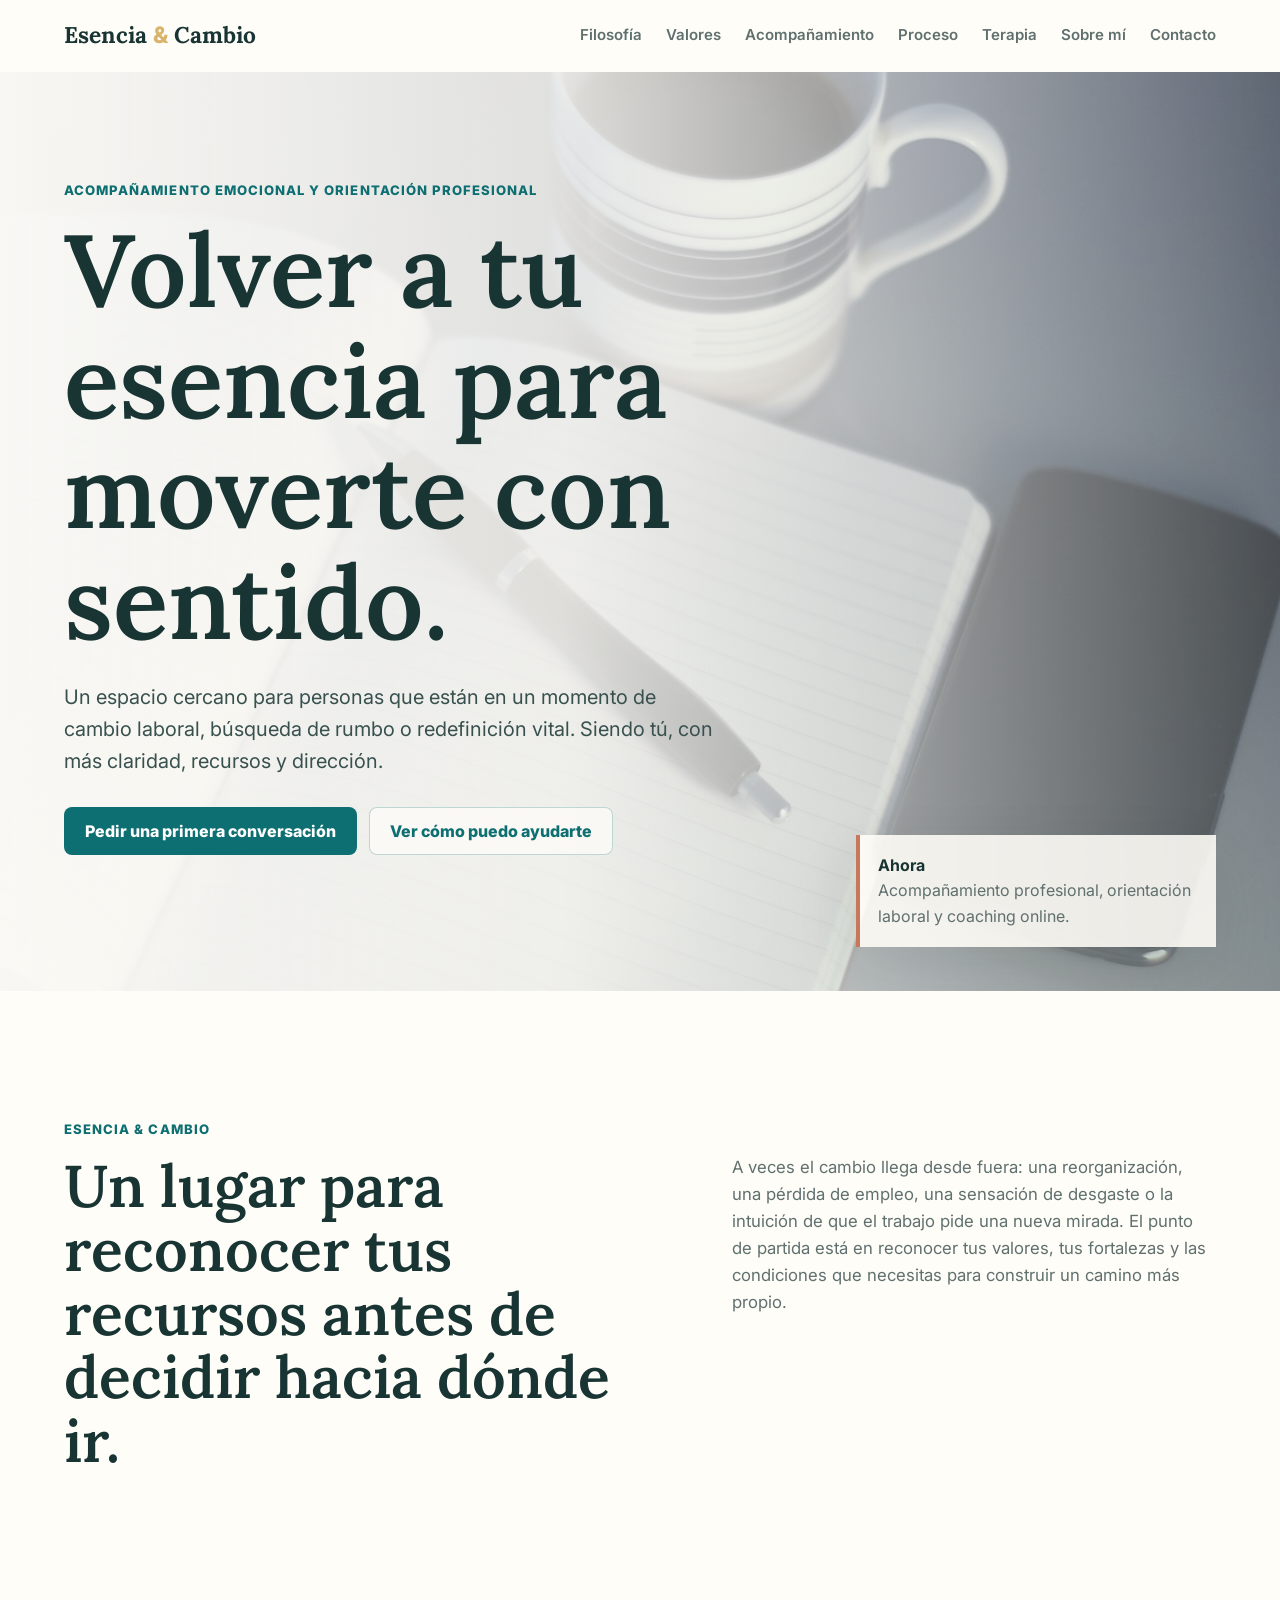
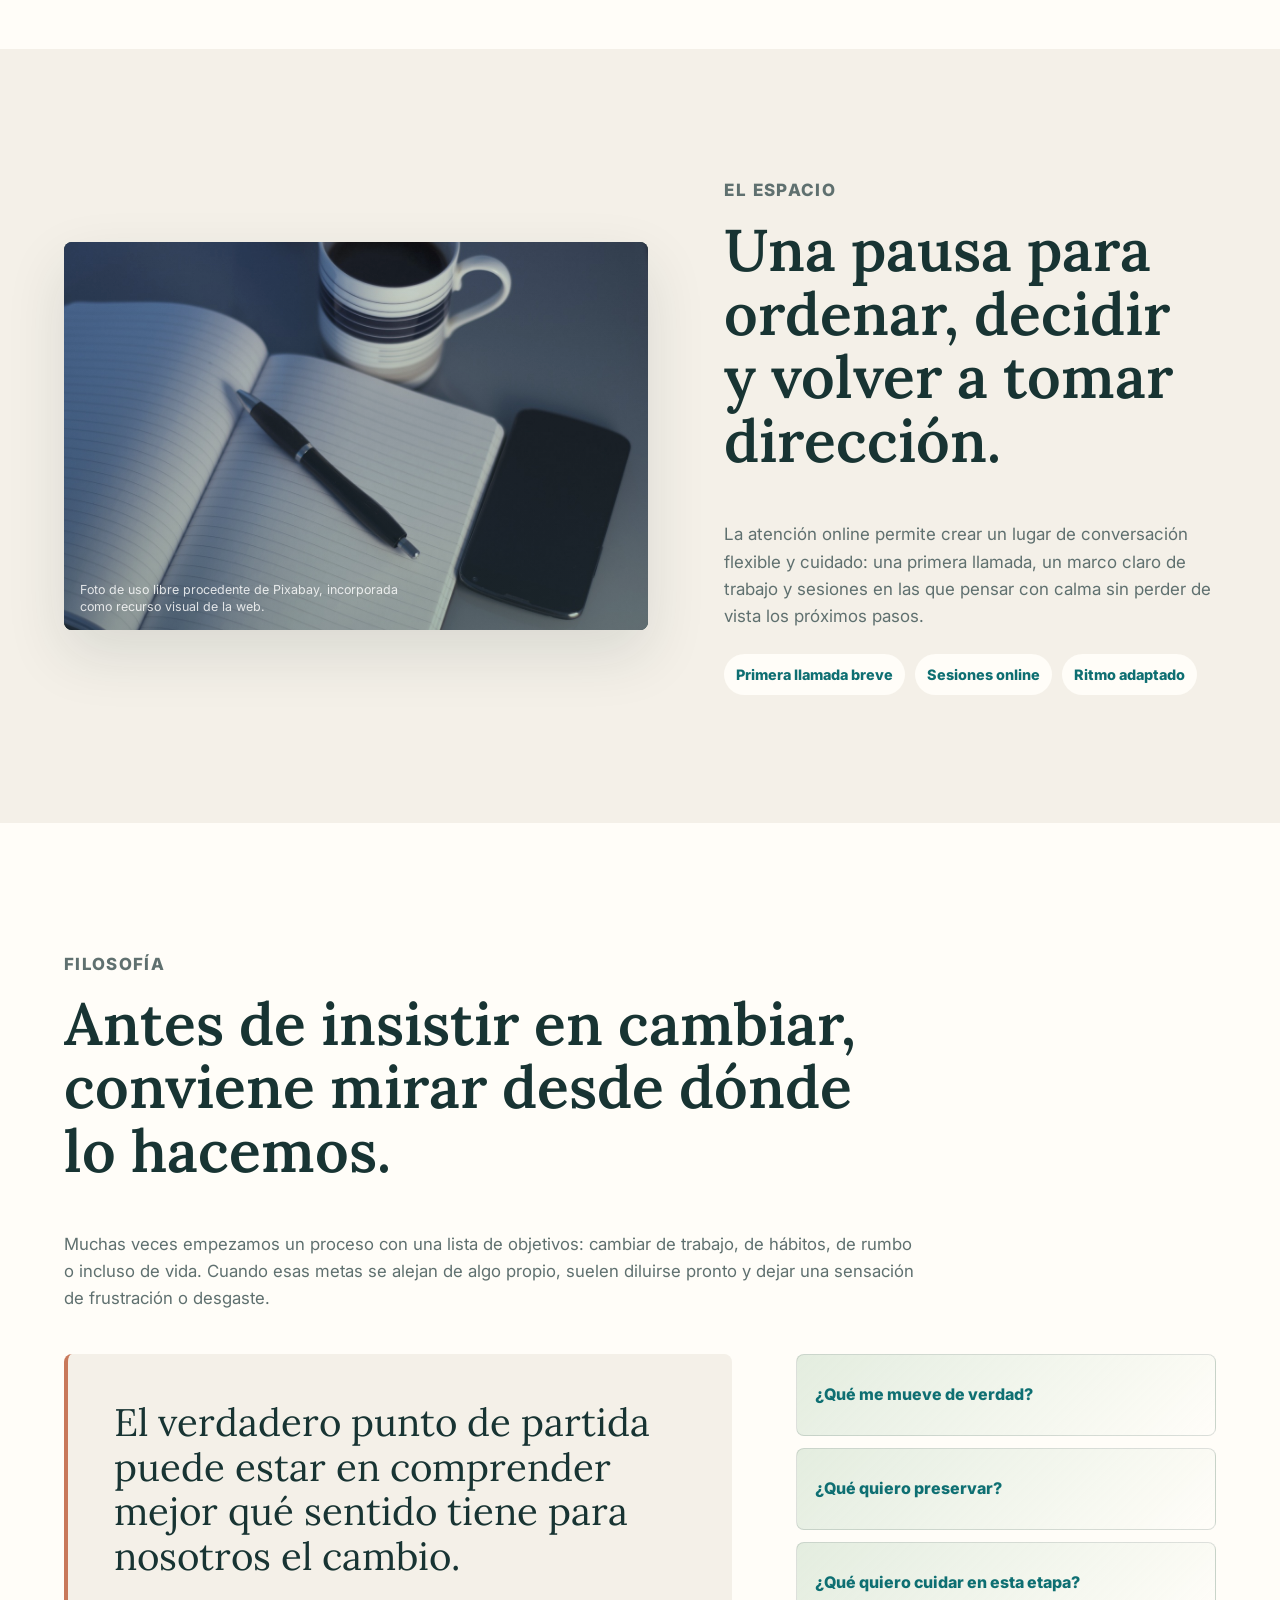
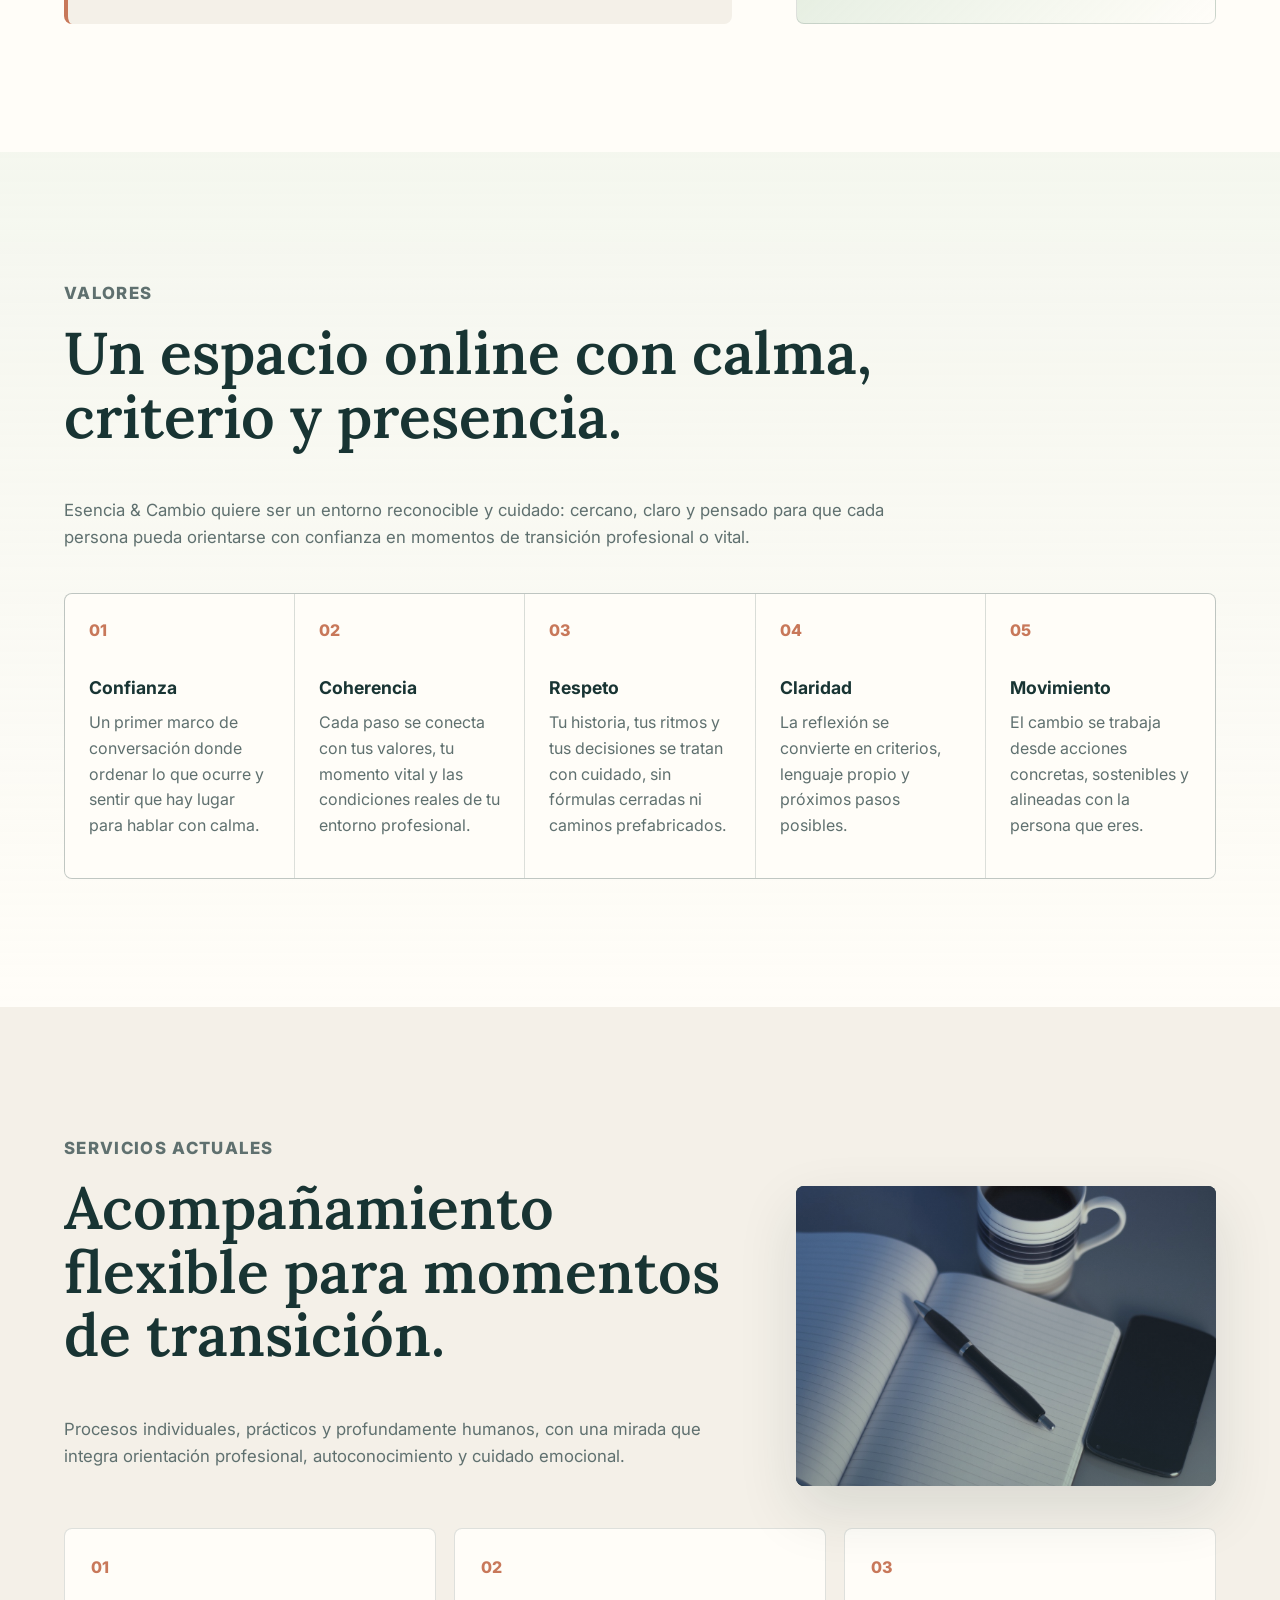
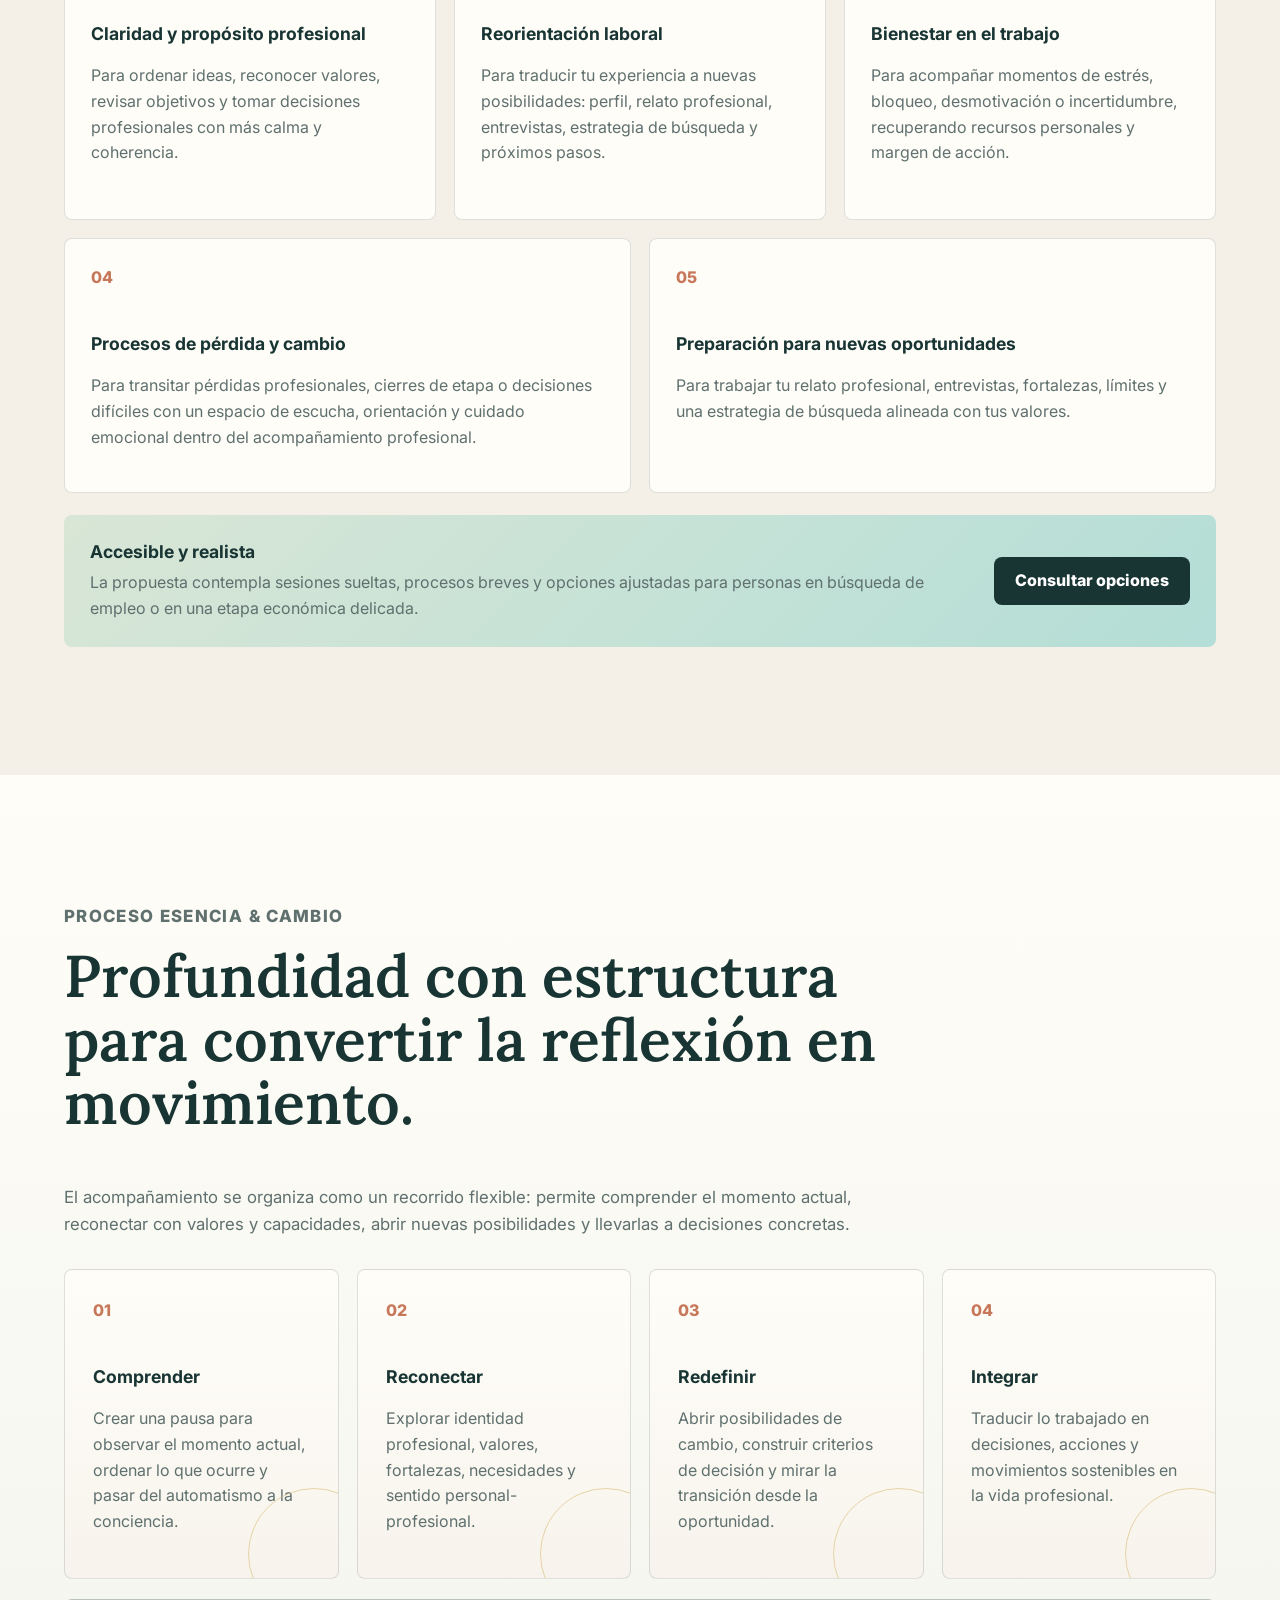
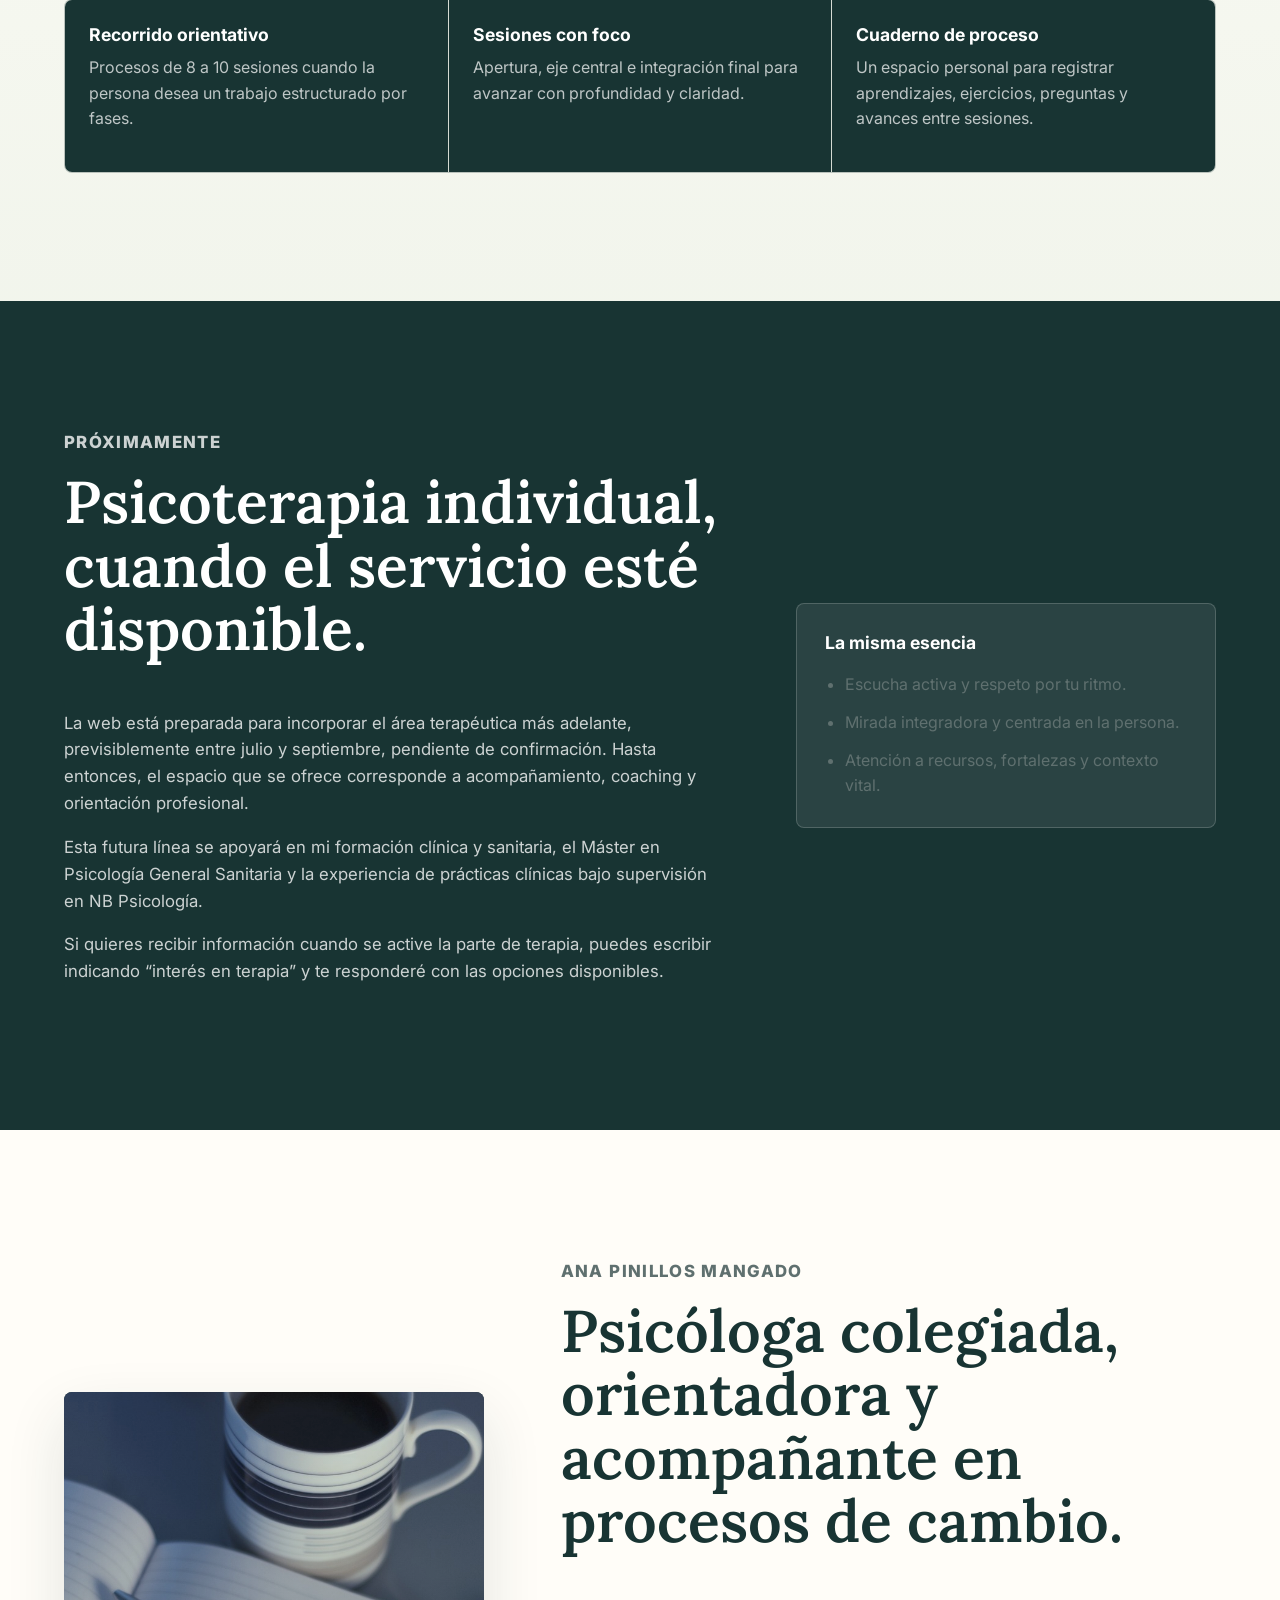
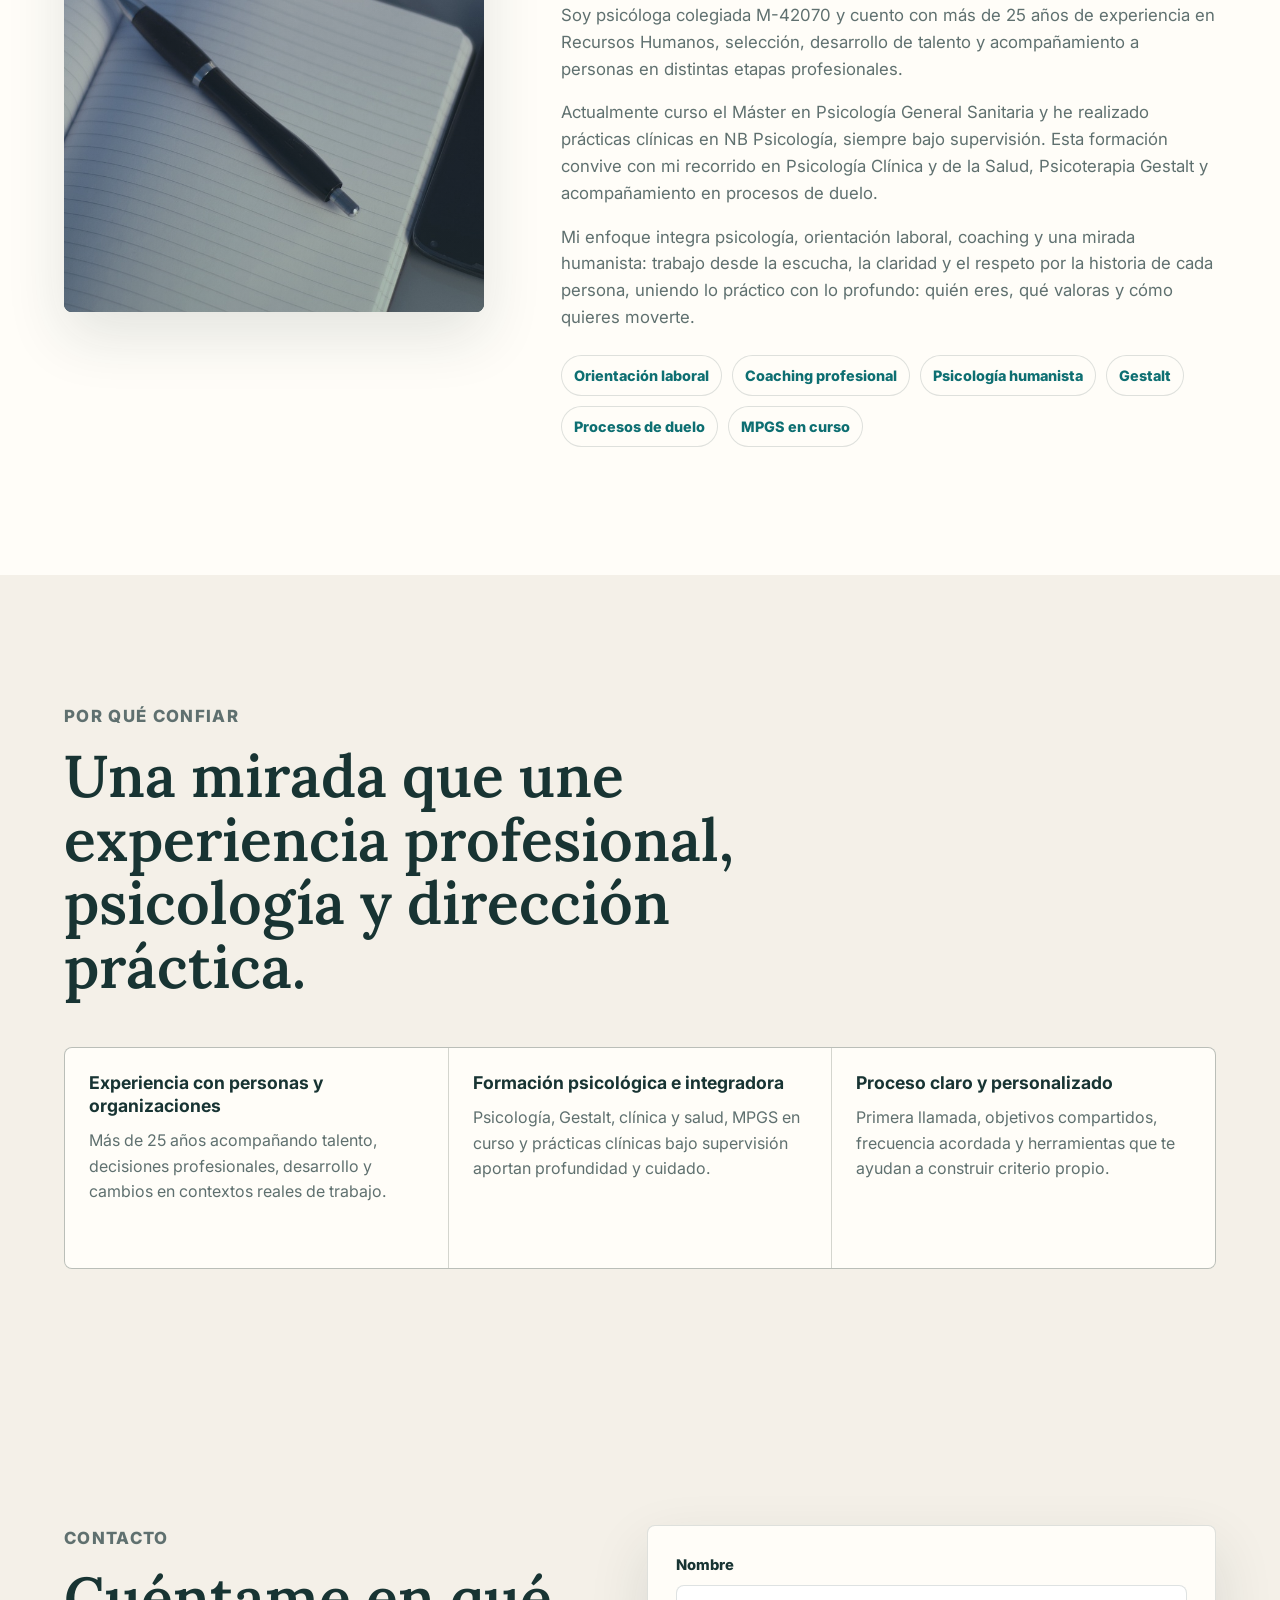
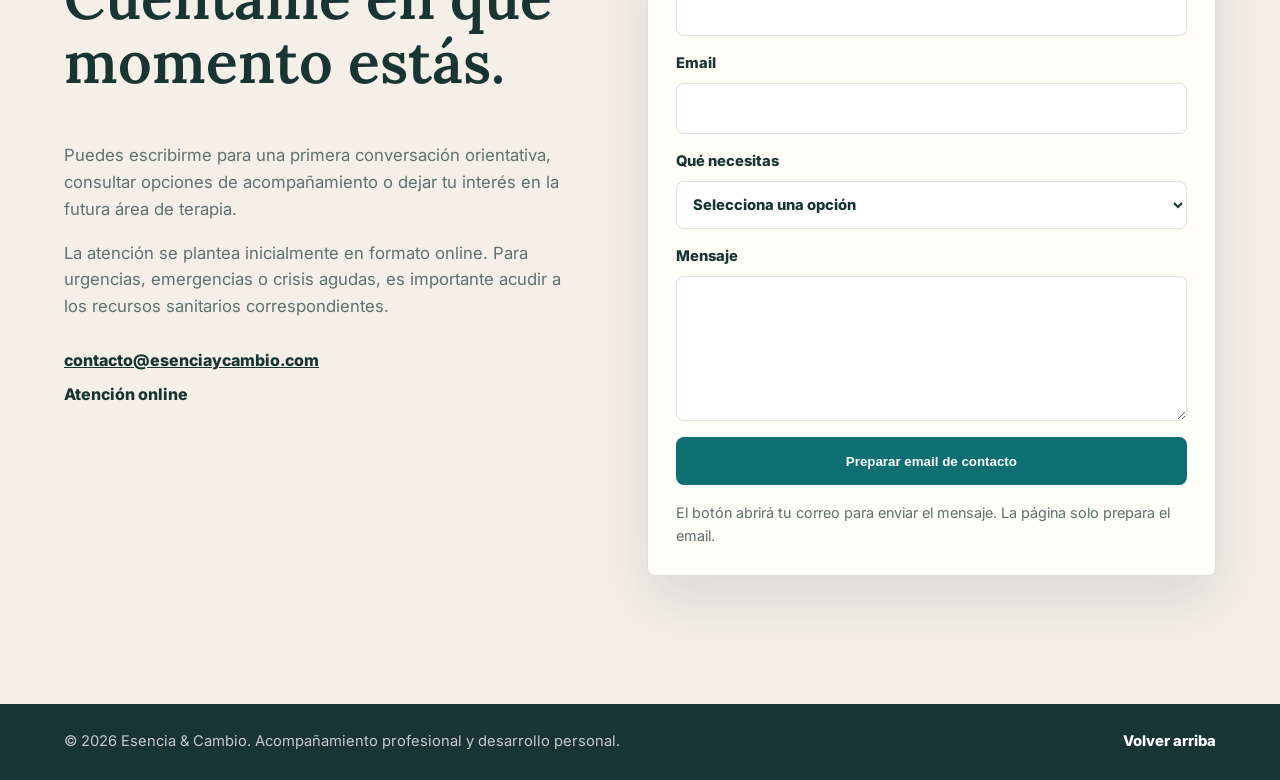
==== index.html @ 117f6dac "Initial upload" ====
<!doctype html>
<html lang="es">
  <head>
    <meta charset="utf-8" />
    <meta name="viewport" content="width=device-width, initial-scale=1" />
    <meta
      name="description"
      content="Esencia & Cambio: acompañamiento, coaching y orientación profesional para atravesar cambios laborales manteniendo contacto con tus valores y recursos."
    />
    <title>Esencia & Cambio | Acompañamiento y orientación profesional</title>
    <link rel="preconnect" href="https://fonts.googleapis.com" />
    <link rel="preconnect" href="https://fonts.gstatic.com" crossorigin />
    <link
      href="https://fonts.googleapis.com/css2?family=Inter:wght@400;500;600;700&family=Lora:wght@500;600&display=swap"
      rel="stylesheet"
    />
    <link rel="stylesheet" href="css/styles.css" />
  </head>
  <body>
    <header class="site-header" data-header>
      <a class="brand" href="#inicio" aria-label="Ir al inicio">
        <span class="brand-word">Esencia <span>&</span> Cambio</span>
      </a>
      <button
        class="menu-toggle"
        type="button"
        aria-expanded="false"
        aria-controls="site-nav"
      >
        <span></span>
        <span></span>
        <span></span>
        <span class="sr-only">Abrir menú</span>
      </button>
      <nav class="site-nav" id="site-nav" aria-label="Navegación principal">
        <a href="#filosofia">Filosofía</a>
        <a href="#valores">Valores</a>
        <a href="#acompanamiento">Acompañamiento</a>
        <a href="#proceso">Proceso</a>
        <a href="#terapia">Terapia</a>
        <a href="#ana">Sobre mí</a>
        <a href="#contacto">Contacto</a>
      </nav>
    </header>

    <main>
      <section class="hero" id="inicio" aria-labelledby="hero-title">
        <div class="hero-media" aria-hidden="true">
          <img src="images/foto-cuaderno-pixabay.jpg" alt="" />
        </div>
        <div class="hero-content">
          <p class="eyebrow">
            Acompañamiento emocional y orientación profesional
          </p>
          <h1 id="hero-title">Volver a tu esencia para moverte con sentido.</h1>
          <p class="hero-copy">
            Un espacio cercano para personas que están en un momento de cambio
            laboral, búsqueda de rumbo o redefinición vital. Siendo tú, con más
            claridad, recursos y dirección.
          </p>
          <div class="hero-actions">
            <a class="button primary" href="#contacto"
              >Pedir una primera conversación</a
            >
            <a class="button secondary" href="#acompanamiento"
              >Ver cómo puedo ayudarte</a
            >
          </div>
        </div>
        <div class="hero-note">
          <strong>Ahora</strong>
          <span
            >Acompañamiento profesional, orientación laboral y coaching
            online.</span
          >
        </div>
      </section>

      <section class="intro section" aria-labelledby="intro-title">
        <div class="section-kicker">Esencia & Cambio</div>
        <div class="intro-grid">
          <h2 id="intro-title">
            Un lugar para reconocer tus recursos antes de decidir hacia dónde
            ir.
          </h2>
          <p>
            A veces el cambio llega desde fuera: una reorganización, una pérdida
            de empleo, una sensación de desgaste o la intuición de que el
            trabajo pide una nueva mirada. El punto de partida está en reconocer
            tus valores, tus fortalezas y las condiciones que necesitas para
            construir un camino más propio.
          </p>
        </div>
      </section>

      <section class="section workspace" aria-labelledby="workspace-title">
        <figure class="workspace-photo">
          <img
            src="images/foto-cuaderno-pixabay.jpg"
            alt="Cuaderno abierto, bolígrafo y café sobre una mesa de trabajo"
          />
          <figcaption>
            Foto de uso libre procedente de Pixabay, incorporada como recurso
            visual de la web.
          </figcaption>
        </figure>
        <div class="workspace-copy">
          <p class="section-kicker">El espacio</p>
          <h2 id="workspace-title">
            Una pausa para ordenar, decidir y volver a tomar dirección.
          </h2>
          <p>
            La atención online permite crear un lugar de conversación flexible y
            cuidado: una primera llamada, un marco claro de trabajo y sesiones
            en las que pensar con calma sin perder de vista los próximos pasos.
          </p>
          <div class="workspace-points">
            <span>Primera llamada breve</span>
            <span>Sesiones online</span>
            <span>Ritmo adaptado</span>
          </div>
        </div>
      </section>

      <section
        class="section philosophy"
        id="filosofia"
        aria-labelledby="philosophy-title"
      >
        <div class="section-heading">
          <p class="section-kicker">Filosofía</p>
          <h2 id="philosophy-title">
            Antes de insistir en cambiar, conviene mirar desde dónde lo hacemos.
          </h2>
          <p>
            Muchas veces empezamos un proceso con una lista de objetivos:
            cambiar de trabajo, de hábitos, de rumbo o incluso de vida. Cuando
            esas metas se alejan de algo propio, suelen diluirse pronto y dejar
            una sensación de frustración o desgaste.
          </p>
        </div>
        <div class="quote-row">
          <blockquote>
            El verdadero punto de partida puede estar en comprender mejor qué
            sentido tiene para nosotros el cambio.
          </blockquote>
          <div class="reflection-list" aria-label="Preguntas de reflexión">
            <p>¿Qué me mueve de verdad?</p>
            <p>¿Qué quiero preservar?</p>
            <p>¿Qué quiero cuidar en esta etapa?</p>
          </div>
        </div>
      </section>

      <section
        class="section values"
        id="valores"
        aria-labelledby="values-title"
      >
        <div class="section-heading">
          <p class="section-kicker">Valores</p>
          <h2 id="values-title">
            Un espacio online con calma, criterio y presencia.
          </h2>
          <p>
            Esencia & Cambio quiere ser un entorno reconocible y cuidado:
            cercano, claro y pensado para que cada persona pueda orientarse con
            confianza en momentos de transición profesional o vital.
          </p>
        </div>
        <div class="value-grid">
          <article>
            <span>01</span>
            <h3>Confianza</h3>
            <p>
              Un primer marco de conversación donde ordenar lo que ocurre y
              sentir que hay lugar para hablar con calma.
            </p>
          </article>
          <article>
            <span>02</span>
            <h3>Coherencia</h3>
            <p>
              Cada paso se conecta con tus valores, tu momento vital y las
              condiciones reales de tu entorno profesional.
            </p>
          </article>
          <article>
            <span>03</span>
            <h3>Respeto</h3>
            <p>
              Tu historia, tus ritmos y tus decisiones se tratan con cuidado,
              sin fórmulas cerradas ni caminos prefabricados.
            </p>
          </article>
          <article>
            <span>04</span>
            <h3>Claridad</h3>
            <p>
              La reflexión se convierte en criterios, lenguaje propio y próximos
              pasos posibles.
            </p>
          </article>
          <article>
            <span>05</span>
            <h3>Movimiento</h3>
            <p>
              El cambio se trabaja desde acciones concretas, sostenibles y
              alineadas con la persona que eres.
            </p>
          </article>
        </div>
      </section>

      <section
        class="section band"
        id="acompanamiento"
        aria-labelledby="services-title"
      >
        <div class="services-layout">
          <div class="section-heading">
            <p class="section-kicker">Servicios actuales</p>
            <h2 id="services-title">
              Acompañamiento flexible para momentos de transición.
            </h2>
            <p>
              Procesos individuales, prácticos y profundamente humanos, con una
              mirada que integra orientación profesional, autoconocimiento y
              cuidado emocional.
            </p>
          </div>
          <figure class="section-photo small">
            <img
              src="images/foto-cuaderno-pixabay.jpg"
              alt="Detalle de cuaderno abierto para trabajar objetivos y próximos pasos"
            />
          </figure>
        </div>

        <div class="cards three">
          <article class="card">
            <span class="card-number">01</span>
            <h3>Claridad y propósito profesional</h3>
            <p>
              Para ordenar ideas, reconocer valores, revisar objetivos y tomar
              decisiones profesionales con más calma y coherencia.
            </p>
          </article>
          <article class="card">
            <span class="card-number">02</span>
            <h3>Reorientación laboral</h3>
            <p>
              Para traducir tu experiencia a nuevas posibilidades: perfil,
              relato profesional, entrevistas, estrategia de búsqueda y próximos
              pasos.
            </p>
          </article>
          <article class="card">
            <span class="card-number">03</span>
            <h3>Bienestar en el trabajo</h3>
            <p>
              Para acompañar momentos de estrés, bloqueo, desmotivación o
              incertidumbre, recuperando recursos personales y margen de acción.
            </p>
          </article>
        </div>

        <div class="cards two">
          <article class="card low">
            <span class="card-number">04</span>
            <h3>Procesos de pérdida y cambio</h3>
            <p>
              Para transitar pérdidas profesionales, cierres de etapa o
              decisiones difíciles con un espacio de escucha, orientación y
              cuidado emocional dentro del acompañamiento profesional.
            </p>
          </article>
          <article class="card low">
            <span class="card-number">05</span>
            <h3>Preparación para nuevas oportunidades</h3>
            <p>
              Para trabajar tu relato profesional, entrevistas, fortalezas,
              límites y una estrategia de búsqueda alineada con tus valores.
            </p>
          </article>
        </div>

        <div class="access-strip">
          <div>
            <h3>Accesible y realista</h3>
            <p>
              La propuesta contempla sesiones sueltas, procesos breves y
              opciones ajustadas para personas en búsqueda de empleo o en una
              etapa económica delicada.
            </p>
          </div>
          <a class="button dark" href="#contacto">Consultar opciones</a>
        </div>
      </section>

      <section
        class="section process"
        id="proceso"
        aria-labelledby="process-title"
      >
        <div class="section-heading compact">
          <p class="section-kicker">Proceso Esencia & Cambio</p>
          <h2 id="process-title">
            Profundidad con estructura para convertir la reflexión en
            movimiento.
          </h2>
          <p>
            El acompañamiento se organiza como un recorrido flexible: permite
            comprender el momento actual, reconectar con valores y capacidades,
            abrir nuevas posibilidades y llevarlas a decisiones concretas.
          </p>
        </div>
        <div class="phase-grid" aria-label="Fases del proceso Esencia y Cambio">
          <article>
            <span>01</span>
            <h3>Comprender</h3>
            <p>
              Crear una pausa para observar el momento actual, ordenar lo que
              ocurre y pasar del automatismo a la conciencia.
            </p>
          </article>
          <article>
            <span>02</span>
            <h3>Reconectar</h3>
            <p>
              Explorar identidad profesional, valores, fortalezas, necesidades y
              sentido personal-profesional.
            </p>
          </article>
          <article>
            <span>03</span>
            <h3>Redefinir</h3>
            <p>
              Abrir posibilidades de cambio, construir criterios de decisión y
              mirar la transición desde la oportunidad.
            </p>
          </article>
          <article>
            <span>04</span>
            <h3>Integrar</h3>
            <p>
              Traducir lo trabajado en decisiones, acciones y movimientos
              sostenibles en la vida profesional.
            </p>
          </article>
        </div>
        <div class="method-strip">
          <article>
            <h3>Recorrido orientativo</h3>
            <p>
              Procesos de 8 a 10 sesiones cuando la persona desea un trabajo
              estructurado por fases.
            </p>
          </article>
          <article>
            <h3>Sesiones con foco</h3>
            <p>
              Apertura, eje central e integración final para avanzar con
              profundidad y claridad.
            </p>
          </article>
          <article>
            <h3>Cuaderno de proceso</h3>
            <p>
              Un espacio personal para registrar aprendizajes, ejercicios,
              preguntas y avances entre sesiones.
            </p>
          </article>
        </div>
      </section>

      <section
        class="section therapy"
        id="terapia"
        aria-labelledby="therapy-title"
      >
        <div class="therapy-copy">
          <p class="section-kicker">Próximamente</p>
          <h2 id="therapy-title">
            Psicoterapia individual, cuando el servicio esté disponible.
          </h2>
          <p>
            La web está preparada para incorporar el área terapéutica más
            adelante, previsiblemente entre julio y septiembre, pendiente de
            confirmación. Hasta entonces, el espacio que se ofrece corresponde a
            acompañamiento, coaching y orientación profesional.
          </p>
          <p>
            Esta futura línea se apoyará en mi formación clínica y sanitaria, el
            Máster en Psicología General Sanitaria y la experiencia de prácticas
            clínicas bajo supervisión en NB Psicología.
          </p>
          <p>
            Si quieres recibir información cuando se active la parte de terapia,
            puedes escribir indicando “interés en terapia” y te responderé con
            las opciones disponibles.
          </p>
        </div>
        <div class="therapy-panel">
          <h3>La misma esencia</h3>
          <ul>
            <li>Escucha activa y respeto por tu ritmo.</li>
            <li>Mirada integradora y centrada en la persona.</li>
            <li>Atención a recursos, fortalezas y contexto vital.</li>
          </ul>
        </div>
      </section>

      <section class="section about" id="ana" aria-labelledby="about-title">
        <figure class="about-photo">
          <img
            src="images/foto-cuaderno-pixabay.jpg"
            alt="Cuaderno y bolígrafo como símbolo de reflexión y orientación profesional"
          />
        </figure>
        <div>
          <p class="section-kicker">Ana Pinillos Mangado</p>
          <h2 id="about-title">
            Psicóloga colegiada, orientadora y acompañante en procesos de
            cambio.
          </h2>
          <p>
            Soy psicóloga colegiada M-42070 y cuento con más de 25 años de
            experiencia en Recursos Humanos, selección, desarrollo de talento y
            acompañamiento a personas en distintas etapas profesionales.
          </p>
          <p>
            Actualmente curso el Máster en Psicología General Sanitaria y he
            realizado prácticas clínicas en NB Psicología, siempre bajo
            supervisión. Esta formación convive con mi recorrido en Psicología
            Clínica y de la Salud, Psicoterapia Gestalt y acompañamiento en
            procesos de duelo.
          </p>
          <p>
            Mi enfoque integra psicología, orientación laboral, coaching y una
            mirada humanista: trabajo desde la escucha, la claridad y el respeto
            por la historia de cada persona, uniendo lo práctico con lo
            profundo: quién eres, qué valoras y cómo quieres moverte.
          </p>
          <div class="credentials">
            <span>Orientación laboral</span>
            <span>Coaching profesional</span>
            <span>Psicología humanista</span>
            <span>Gestalt</span>
            <span>Procesos de duelo</span>
            <span>MPGS en curso</span>
          </div>
        </div>
      </section>

      <section class="section trust" aria-labelledby="trust-title">
        <div class="section-heading compact">
          <p class="section-kicker">Por qué confiar</p>
          <h2 id="trust-title">
            Una mirada que une experiencia profesional, psicología y dirección
            práctica.
          </h2>
        </div>
        <div class="trust-grid">
          <article>
            <h3>Experiencia con personas y organizaciones</h3>
            <p>
              Más de 25 años acompañando talento, decisiones profesionales,
              desarrollo y cambios en contextos reales de trabajo.
            </p>
          </article>
          <article>
            <h3>Formación psicológica e integradora</h3>
            <p>
              Psicología, Gestalt, clínica y salud, MPGS en curso y prácticas
              clínicas bajo supervisión aportan profundidad y cuidado.
            </p>
          </article>
          <article>
            <h3>Proceso claro y personalizado</h3>
            <p>
              Primera llamada, objetivos compartidos, frecuencia acordada y
              herramientas que te ayudan a construir criterio propio.
            </p>
          </article>
        </div>
      </section>

      <section
        class="section contact"
        id="contacto"
        aria-labelledby="contact-title"
      >
        <div class="contact-copy">
          <p class="section-kicker">Contacto</p>
          <h2 id="contact-title">Cuéntame en qué momento estás.</h2>
          <p>
            Puedes escribirme para una primera conversación orientativa,
            consultar opciones de acompañamiento o dejar tu interés en la futura
            área de terapia.
          </p>
          <p>
            La atención se plantea inicialmente en formato online. Para
            urgencias, emergencias o crisis agudas, es importante acudir a los
            recursos sanitarios correspondientes.
          </p>
          <div class="contact-details">
            <a href="mailto:contacto@esenciaycambio.com"
              >contacto@esenciaycambio.com</a
            >
            <span>Atención online</span>
          </div>
        </div>

        <form class="contact-form" data-contact-form>
          <label>
            Nombre
            <input name="name" type="text" autocomplete="name" required />
          </label>
          <label>
            Email
            <input name="email" type="email" autocomplete="email" required />
          </label>
          <label>
            Qué necesitas
            <select name="subject" required>
              <option value="">Selecciona una opción</option>
              <option>Acompañamiento y coaching</option>
              <option>Reorientación profesional</option>
              <option>Bienestar en el trabajo</option>
              <option>Interés en terapia cuando esté disponible</option>
            </select>
          </label>
          <label>
            Mensaje
            <textarea name="message" rows="5" required></textarea>
          </label>
          <button class="button primary" type="submit">
            Preparar email de contacto
          </button>
          <p class="form-note">
            El botón abrirá tu correo para enviar el mensaje. La página solo
            prepara el email.
          </p>
        </form>
      </section>
    </main>

    <footer class="site-footer">
      <p>
        © <span data-year></span> Esencia & Cambio. Acompañamiento profesional
        y desarrollo personal.
      </p>
      <a href="#inicio">Volver arriba</a>
    </footer>

    <script src="js/script.js"></script>
  </body>
</html>
---- css/styles.css ----
:root {
  --ink: #183433;
  --muted: #5f706f;
  --soft: #f4f0e8;
  --paper: #fffdf8;
  --sage: #d9e6d6;
  --aqua: #9ed8d1;
  --teal: #0e6f72;
  --clay: #c8785a;
  --gold: #d9b46c;
  --line: rgba(24, 52, 51, 0.14);
  --shadow: 0 24px 60px rgba(24, 52, 51, 0.12);
  --radius: 8px;
  font-family: "Inter", system-ui, -apple-system, BlinkMacSystemFont, "Segoe UI", sans-serif;
  color: var(--ink);
  background: var(--paper);
}

* {
  box-sizing: border-box;
}

html {
  scroll-behavior: smooth;
}

body {
  margin: 0;
  background: var(--paper);
  color: var(--ink);
  line-height: 1.6;
  overflow-x: hidden;
}

img {
  display: block;
  max-width: 100%;
}

a {
  color: inherit;
}

.sr-only {
  position: absolute;
  width: 1px;
  height: 1px;
  overflow: hidden;
  clip: rect(0, 0, 0, 0);
  white-space: nowrap;
}

.site-header {
  position: sticky;
  top: 0;
  z-index: 20;
  display: flex;
  align-items: center;
  justify-content: space-between;
  min-height: 72px;
  padding: 14px clamp(18px, 5vw, 64px);
  background: rgba(255, 253, 248, 0.92);
  border-bottom: 1px solid transparent;
  backdrop-filter: blur(18px);
  transition: border-color 180ms ease, box-shadow 180ms ease;
}

.site-header.is-scrolled {
  border-color: var(--line);
  box-shadow: 0 10px 30px rgba(24, 52, 51, 0.08);
}

.brand {
  display: inline-flex;
  align-items: center;
  gap: 12px;
  text-decoration: none;
  font-weight: 700;
  letter-spacing: 0;
}

.brand-word {
  font-family: "Lora", Georgia, serif;
  color: var(--ink);
  font-size: clamp(1.1rem, 2vw, 1.42rem);
  line-height: 1;
}

.brand-word span {
  color: var(--gold);
  font-family: "Inter", system-ui, sans-serif;
  font-weight: 800;
}

.site-nav {
  display: flex;
  align-items: center;
  gap: 24px;
  color: var(--muted);
  font-size: 0.94rem;
  font-weight: 600;
}

.site-nav a {
  text-decoration: none;
}

.site-nav a:hover {
  color: var(--teal);
}

.menu-toggle {
  display: none;
  width: 42px;
  height: 42px;
  border: 1px solid rgba(14, 111, 114, 0.32);
  border-radius: var(--radius);
  background: rgba(255, 253, 248, 0.96);
  align-items: center;
  justify-content: center;
  flex-direction: column;
  gap: 5px;
  box-shadow: 0 8px 22px rgba(24, 52, 51, 0.12);
}

.menu-toggle span:not(.sr-only) {
  width: 18px;
  height: 2px;
  background: var(--ink);
}

.hero {
  position: relative;
  min-height: calc(100vh - 72px);
  display: grid;
  grid-template-columns: minmax(0, 1fr);
  align-items: end;
  padding: clamp(80px, 12vh, 140px) clamp(18px, 5vw, 64px) clamp(28px, 6vw, 64px);
  overflow: hidden;
  isolation: isolate;
}

.hero::after {
  content: "";
  position: absolute;
  inset: 0;
  z-index: -1;
  background:
    linear-gradient(90deg, rgba(255, 253, 248, 0.97) 0%, rgba(255, 253, 248, 0.86) 44%, rgba(255, 253, 248, 0.22) 100%),
    linear-gradient(0deg, rgba(24, 52, 51, 0.28), rgba(24, 52, 51, 0));
}

.hero-media {
  position: absolute;
  inset: 0;
  z-index: -2;
  background: var(--sage);
}

.hero-media img {
  width: 100%;
  height: 100%;
  object-fit: cover;
  object-position: center;
  filter: saturate(0.84) contrast(1.05);
}

.hero-content {
  width: min(760px, 100%);
  min-width: 0;
  padding-bottom: clamp(40px, 8vh, 96px);
}

.eyebrow,
.section-kicker {
  margin: 0 0 14px;
  color: var(--teal);
  font-size: 0.82rem;
  font-weight: 800;
  letter-spacing: 0.08em;
  text-transform: uppercase;
}

h1,
h2,
h3,
p {
  margin-top: 0;
  overflow-wrap: break-word;
}

h1,
h2 {
  font-family: "Lora", Georgia, serif;
  line-height: 1.08;
  font-weight: 600;
  letter-spacing: 0;
  overflow-wrap: anywhere;
}

h1 {
  max-width: 760px;
  margin-bottom: 24px;
  font-size: clamp(3rem, 8vw, 6.8rem);
}

h2 {
  font-size: clamp(2rem, 4.6vw, 4.3rem);
}

h3 {
  font-size: 1.1rem;
  line-height: 1.3;
}

.hero-copy {
  max-width: 650px;
  margin-bottom: 30px;
  color: #38514f;
  font-size: clamp(1.05rem, 2vw, 1.25rem);
}

.hero-actions {
  display: flex;
  flex-wrap: wrap;
  gap: 12px;
}

.button {
  display: inline-flex;
  align-items: center;
  justify-content: center;
  min-height: 48px;
  padding: 0 20px;
  border: 1px solid transparent;
  border-radius: var(--radius);
  font-weight: 800;
  text-decoration: none;
  text-align: center;
  cursor: pointer;
  transition: transform 160ms ease, background 160ms ease, border-color 160ms ease;
}

.button:hover {
  transform: translateY(-1px);
}

.button.primary {
  background: var(--teal);
  color: white;
}

.button.secondary {
  background: rgba(255, 253, 248, 0.72);
  border-color: rgba(14, 111, 114, 0.25);
  color: var(--teal);
}

.button.dark {
  background: var(--ink);
  color: white;
  white-space: nowrap;
}

.hero-note {
  position: absolute;
  right: clamp(18px, 5vw, 64px);
  bottom: clamp(20px, 4vw, 44px);
  width: min(360px, calc(100% - 36px));
  padding: 18px;
  border-left: 4px solid var(--clay);
  background: rgba(255, 253, 248, 0.88);
  box-shadow: var(--shadow);
}

.hero-note strong,
.hero-note span {
  display: block;
}

.hero-note span {
  color: var(--muted);
}

.section {
  padding: clamp(72px, 10vw, 132px) clamp(18px, 5vw, 64px);
}

.intro-grid {
  display: grid;
  grid-template-columns: minmax(0, 1.1fr) minmax(280px, 0.9fr);
  gap: clamp(28px, 6vw, 88px);
  align-items: start;
}

.intro-grid > *,
.therapy > *,
.about > *,
.contact > *,
.workspace > *,
.services-layout > * {
  min-width: 0;
}

.workspace {
  display: grid;
  grid-template-columns: minmax(0, 0.95fr) minmax(300px, 0.8fr);
  gap: clamp(28px, 6vw, 88px);
  align-items: center;
  background: var(--soft);
}

.workspace-photo,
.section-photo,
.about-photo {
  position: relative;
  overflow: hidden;
  margin: 0;
  border-radius: var(--radius);
  background: var(--ink);
  box-shadow: var(--shadow);
}

.workspace-photo img,
.section-photo img,
.about-photo img {
  width: 100%;
  height: 100%;
  min-height: 380px;
  object-fit: cover;
  filter: saturate(0.86) contrast(1.02);
}

.workspace-photo::after,
.section-photo::after,
.about-photo::after {
  content: "";
  position: absolute;
  inset: 0;
  background: linear-gradient(180deg, rgba(24, 52, 51, 0), rgba(24, 52, 51, 0.28));
  pointer-events: none;
}

figcaption {
  position: absolute;
  left: 16px;
  bottom: 14px;
  z-index: 1;
  width: min(330px, calc(100% - 32px));
  color: rgba(255, 255, 255, 0.82);
  font-size: 0.78rem;
  line-height: 1.35;
}

.workspace-copy p {
  color: var(--muted);
  font-size: 1.06rem;
}

.workspace-points {
  display: flex;
  flex-wrap: wrap;
  gap: 10px;
  margin-top: 24px;
}

.workspace-points span {
  padding: 9px 12px;
  border-radius: 999px;
  background: var(--paper);
  color: var(--teal);
  font-size: 0.9rem;
  font-weight: 800;
}

.intro-grid p,
.section-heading p,
.therapy-copy p,
.about p,
.contact-copy p {
  color: var(--muted);
  font-size: 1.05rem;
}

.band {
  background: var(--soft);
}

.services-layout {
  display: grid;
  grid-template-columns: minmax(0, 1fr) minmax(260px, 420px);
  gap: clamp(24px, 5vw, 64px);
  align-items: end;
  margin-bottom: 42px;
}

.section-heading {
  width: min(850px, 100%);
  margin-bottom: 42px;
}

.section-heading.compact {
  margin-bottom: 32px;
}

.services-layout .section-heading {
  margin-bottom: 0;
}

.section-photo.small img {
  min-height: 300px;
}

.cards {
  display: grid;
  gap: 18px;
}

.cards.three {
  grid-template-columns: repeat(3, minmax(0, 1fr));
}

.cards.two {
  grid-template-columns: repeat(2, minmax(0, 1fr));
  margin-top: 18px;
}

.card {
  min-height: 292px;
  padding: 26px;
  border: 1px solid var(--line);
  border-radius: var(--radius);
  background: var(--paper);
}

.card.low {
  min-height: 220px;
}

.card-number {
  display: inline-flex;
  margin-bottom: 42px;
  color: var(--clay);
  font-weight: 800;
}

.card p,
.steps p,
.therapy-panel li,
.access-strip p,
.form-note {
  color: var(--muted);
}

.access-strip {
  display: flex;
  align-items: center;
  justify-content: space-between;
  gap: 24px;
  margin-top: 22px;
  padding: 26px;
  border-radius: var(--radius);
  background: linear-gradient(135deg, var(--sage), rgba(158, 216, 209, 0.75));
}

.philosophy {
  background: var(--paper);
}

.values {
  background:
    linear-gradient(180deg, rgba(217, 230, 214, 0.28), rgba(255, 253, 248, 0)),
    var(--paper);
}

.value-grid,
.trust-grid {
  display: grid;
  grid-template-columns: repeat(5, minmax(0, 1fr));
  gap: 1px;
  overflow: hidden;
  border: 1px solid var(--line);
  border-radius: var(--radius);
  background: var(--line);
}

.value-grid article,
.trust-grid article {
  min-height: 248px;
  padding: 24px;
  background: var(--paper);
}

.value-grid span {
  display: inline-flex;
  margin-bottom: 34px;
  color: var(--clay);
  font-weight: 800;
}

.value-grid h3,
.trust-grid h3 {
  margin-bottom: 10px;
}

.value-grid p,
.trust-grid p {
  color: var(--muted);
}

.quote-row {
  display: grid;
  grid-template-columns: minmax(0, 1fr) minmax(260px, 420px);
  gap: clamp(24px, 5vw, 64px);
  align-items: stretch;
}

blockquote {
  margin: 0;
  padding: clamp(28px, 5vw, 46px);
  border-left: 4px solid var(--clay);
  border-radius: var(--radius);
  background: var(--soft);
  color: var(--ink);
  font-family: "Lora", Georgia, serif;
  font-size: clamp(1.6rem, 3vw, 2.7rem);
  line-height: 1.16;
}

.reflection-list {
  display: grid;
  gap: 12px;
}

.reflection-list p {
  display: flex;
  align-items: center;
  min-height: 74px;
  margin: 0;
  padding: 18px;
  border: 1px solid var(--line);
  border-radius: var(--radius);
  color: var(--teal);
  font-weight: 800;
  background: linear-gradient(135deg, rgba(217, 230, 214, 0.72), rgba(255, 253, 248, 0.9));
}

.access-strip h3,
.access-strip p {
  margin-bottom: 0;
}

.access-strip h3 {
  margin-bottom: 6px;
}

.process {
  background:
    linear-gradient(180deg, rgba(255, 253, 248, 0) 0%, rgba(217, 230, 214, 0.35) 100%),
    var(--paper);
}

.steps {
  display: grid;
  grid-template-columns: repeat(4, minmax(0, 1fr));
  gap: 1px;
  border: 1px solid var(--line);
  border-radius: var(--radius);
  overflow: hidden;
  background: var(--line);
}

.steps article {
  min-height: 250px;
  padding: 26px;
  background: var(--paper);
}

.steps span {
  display: inline-flex;
  align-items: center;
  justify-content: center;
  width: 36px;
  height: 36px;
  margin-bottom: 36px;
  border-radius: 50%;
  background: var(--gold);
  color: var(--ink);
  font-weight: 800;
}

.phase-grid {
  display: grid;
  grid-template-columns: repeat(4, minmax(0, 1fr));
  gap: 18px;
}

.phase-grid article {
  position: relative;
  min-height: 300px;
  padding: 28px;
  border-radius: var(--radius);
  border: 1px solid var(--line);
  background:
    linear-gradient(180deg, rgba(255, 253, 248, 0.9), rgba(244, 240, 232, 0.72)),
    var(--paper);
  overflow: hidden;
}

.phase-grid article::after {
  content: "";
  position: absolute;
  right: -42px;
  bottom: -42px;
  width: 130px;
  height: 130px;
  border: 1px solid rgba(216, 180, 108, 0.55);
  border-radius: 50%;
}

.phase-grid span {
  display: inline-flex;
  margin-bottom: 42px;
  color: var(--clay);
  font-weight: 800;
}

.phase-grid p {
  color: var(--muted);
}

.method-strip {
  display: grid;
  grid-template-columns: repeat(3, minmax(0, 1fr));
  gap: 1px;
  overflow: hidden;
  margin-top: 20px;
  border: 1px solid var(--line);
  border-radius: var(--radius);
  background: var(--line);
}

.method-strip article {
  padding: 24px;
  background: var(--ink);
  color: white;
}

.method-strip h3 {
  margin-bottom: 8px;
}

.method-strip p {
  color: rgba(255, 255, 255, 0.72);
}

.therapy {
  display: grid;
  grid-template-columns: minmax(0, 1fr) minmax(280px, 420px);
  gap: clamp(28px, 6vw, 88px);
  align-items: center;
  background: var(--ink);
  color: white;
}

.therapy .section-kicker,
.therapy-copy p {
  color: rgba(255, 255, 255, 0.78);
}

.therapy-panel {
  padding: 28px;
  border: 1px solid rgba(255, 255, 255, 0.18);
  border-radius: var(--radius);
  background: rgba(255, 255, 255, 0.08);
}

.therapy-panel ul {
  margin: 0;
  padding-left: 20px;
}

.therapy-panel li + li {
  margin-top: 12px;
}

.about {
  display: grid;
  grid-template-columns: minmax(280px, 420px) minmax(0, 1fr);
  gap: clamp(28px, 6vw, 88px);
  align-items: center;
}

.trust {
  background: var(--soft);
}

.trust-grid {
  grid-template-columns: repeat(3, minmax(0, 1fr));
}

.trust-grid article {
  min-height: 220px;
}

.about-photo img {
  min-height: 520px;
  object-position: center;
}

.credentials {
  display: flex;
  flex-wrap: wrap;
  gap: 10px;
  margin-top: 24px;
}

.credentials span {
  padding: 8px 12px;
  border: 1px solid var(--line);
  border-radius: 999px;
  background: var(--paper);
  color: var(--teal);
  font-size: 0.9rem;
  font-weight: 800;
}

.contact {
  display: grid;
  grid-template-columns: minmax(0, 0.8fr) minmax(320px, 0.9fr);
  gap: clamp(28px, 6vw, 88px);
  background: var(--soft);
}

.contact-details {
  display: grid;
  gap: 8px;
  margin-top: 28px;
  color: var(--ink);
  font-weight: 800;
}

.contact-form {
  display: grid;
  gap: 16px;
  padding: 28px;
  border: 1px solid var(--line);
  border-radius: var(--radius);
  background: var(--paper);
  box-shadow: var(--shadow);
}

label {
  display: grid;
  gap: 7px;
  font-size: 0.92rem;
  font-weight: 800;
}

input,
select,
textarea {
  width: 100%;
  border: 1px solid var(--line);
  border-radius: var(--radius);
  background: white;
  color: var(--ink);
  font: inherit;
  padding: 13px 12px;
}

textarea {
  resize: vertical;
}

input:focus,
select:focus,
textarea:focus {
  outline: 3px solid rgba(158, 216, 209, 0.45);
  border-color: var(--teal);
}

.form-note {
  margin-bottom: 0;
  font-size: 0.9rem;
}

.site-footer {
  display: flex;
  align-items: center;
  justify-content: space-between;
  gap: 18px;
  padding: 26px clamp(18px, 5vw, 64px);
  background: var(--ink);
  color: rgba(255, 255, 255, 0.75);
  font-size: 0.92rem;
}

.site-footer p {
  margin: 0;
}

.site-footer a {
  color: white;
  font-weight: 800;
  text-decoration: none;
}

@media (max-width: 980px) {
  .site-nav {
    position: absolute;
    top: 72px;
    left: 18px;
    right: 18px;
    display: none;
    flex-direction: column;
    align-items: stretch;
    gap: 0;
    padding: 8px;
    border: 1px solid var(--line);
    border-radius: var(--radius);
    background: var(--paper);
    box-shadow: var(--shadow);
  }

  .site-nav.is-open {
    display: flex;
  }

  .site-nav a {
    padding: 12px;
  }

  .menu-toggle {
    display: inline-flex;
  }

  .hero {
    min-height: 760px;
  }

  .hero::after {
    background:
      linear-gradient(180deg, rgba(255, 253, 248, 0.97) 0%, rgba(255, 253, 248, 0.86) 58%, rgba(255, 253, 248, 0.55) 100%),
      linear-gradient(0deg, rgba(24, 52, 51, 0.24), rgba(24, 52, 51, 0));
  }

  .hero-content {
    padding-bottom: 150px;
  }

  .intro-grid,
  .workspace,
  .services-layout,
  .therapy,
  .about,
  .contact {
    grid-template-columns: 1fr;
  }

  .cards.three,
  .cards.two,
  .value-grid,
  .trust-grid,
  .phase-grid,
  .method-strip,
  .steps {
    grid-template-columns: repeat(2, minmax(0, 1fr));
  }

  .quote-row {
    grid-template-columns: 1fr;
  }
}

@media (max-width: 680px) {
  .brand-word {
    font-size: 1.08rem;
  }

  .hero {
    min-height: 720px;
    padding-top: 64px;
  }

  .hero-content,
  .intro-grid > *,
  .workspace > *,
  .services-layout > *,
  .therapy > *,
  .about > *,
  .contact > * {
    width: 100%;
    max-width: 318px;
  }

  h1 {
    font-size: 2.75rem;
  }

  h2 {
    font-size: 2rem;
  }

  .eyebrow,
  .section-kicker {
    font-size: 0.76rem;
    overflow-wrap: anywhere;
  }

  .hero-actions,
  .access-strip,
  .site-footer {
    align-items: stretch;
    flex-direction: column;
  }

  .hero-note {
    left: 18px;
    right: auto;
    width: min(318px, calc(100vw - 48px));
  }

  .menu-toggle {
    position: fixed;
    top: 15px;
    right: 18px;
    z-index: 30;
  }

  .cards.three,
  .cards.two,
  .value-grid,
  .trust-grid,
  .phase-grid,
  .method-strip,
  .steps {
    grid-template-columns: 1fr;
  }

  .card,
  .value-grid article,
  .trust-grid article,
  .phase-grid article,
  .steps article {
    min-height: auto;
  }

  .card-number,
  .phase-grid span,
  .steps span {
    margin-bottom: 20px;
  }

  .contact-form,
  .therapy-panel,
  .access-strip {
    padding: 20px;
  }

  .workspace-photo img,
  .section-photo img,
  .about-photo img {
    min-height: 260px;
  }

  figcaption {
    position: static;
    width: auto;
    padding: 12px 14px;
    background: rgba(24, 52, 51, 0.92);
  }
}
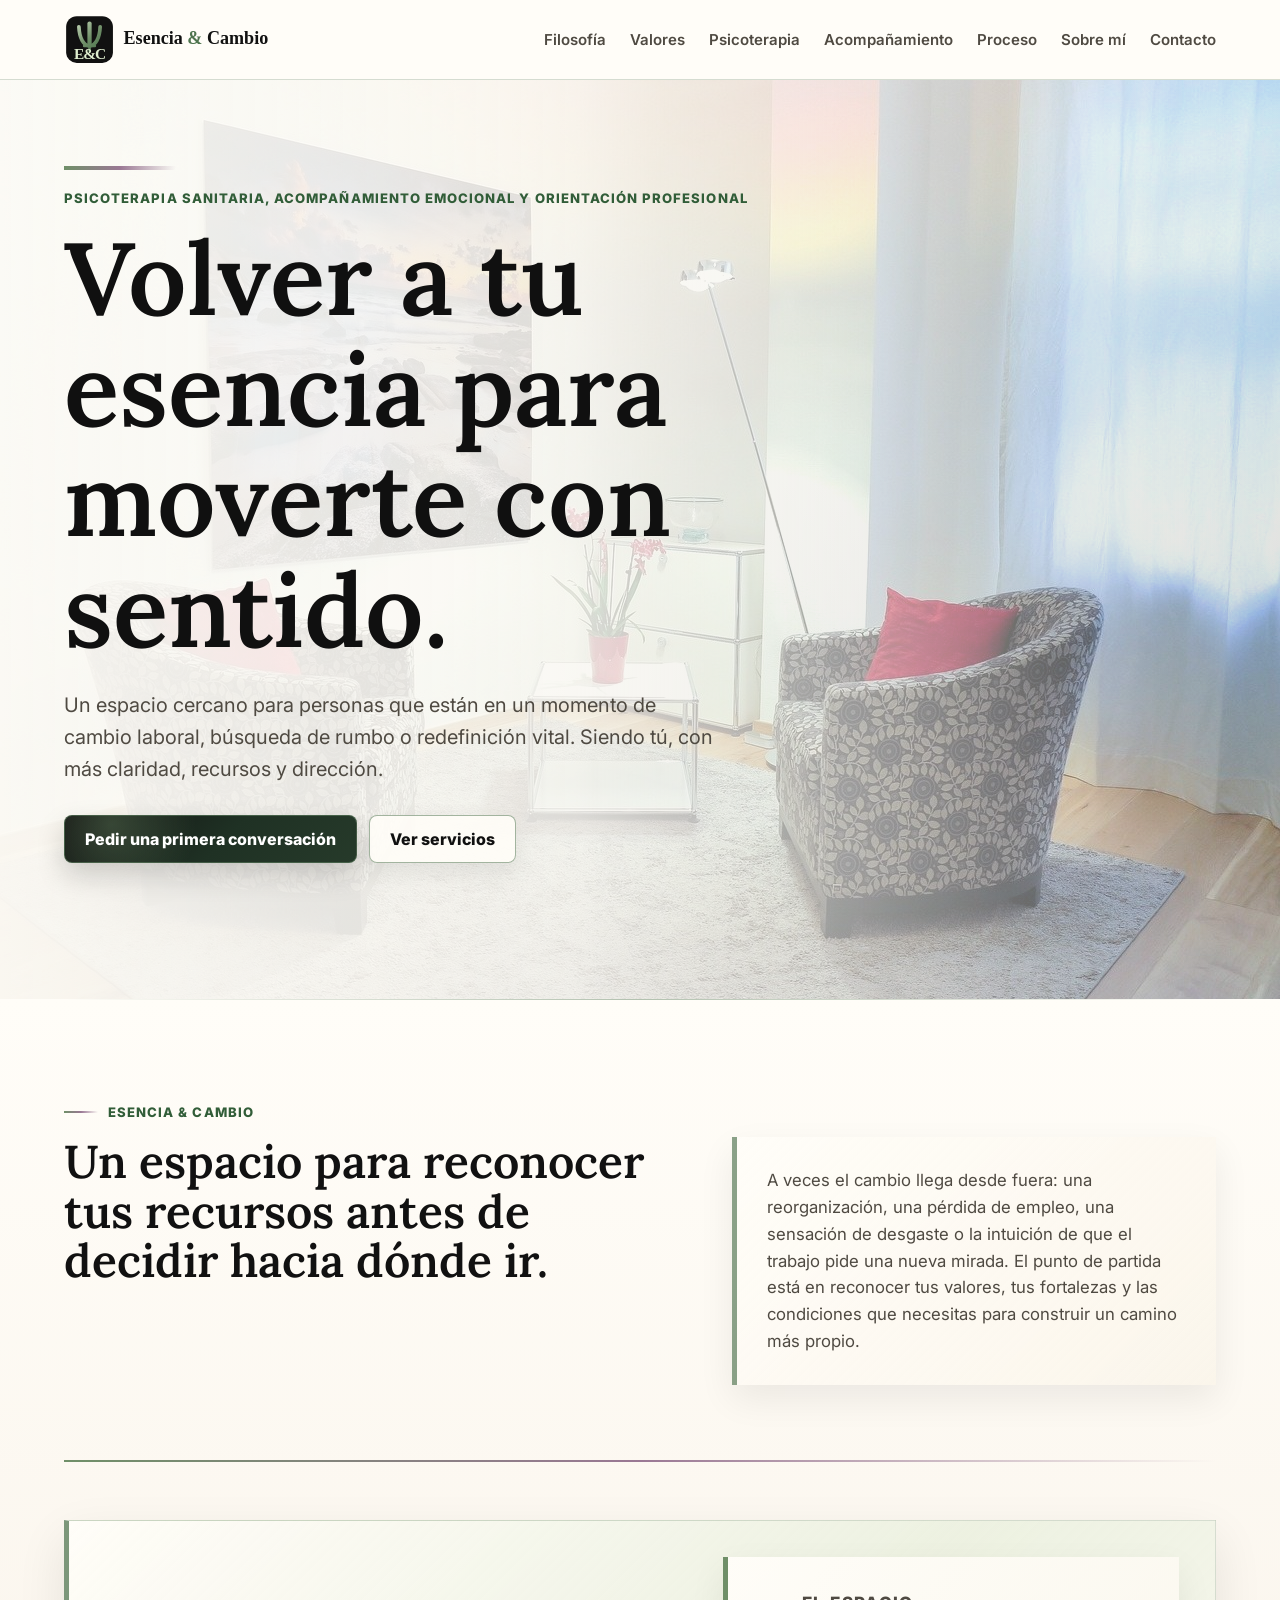
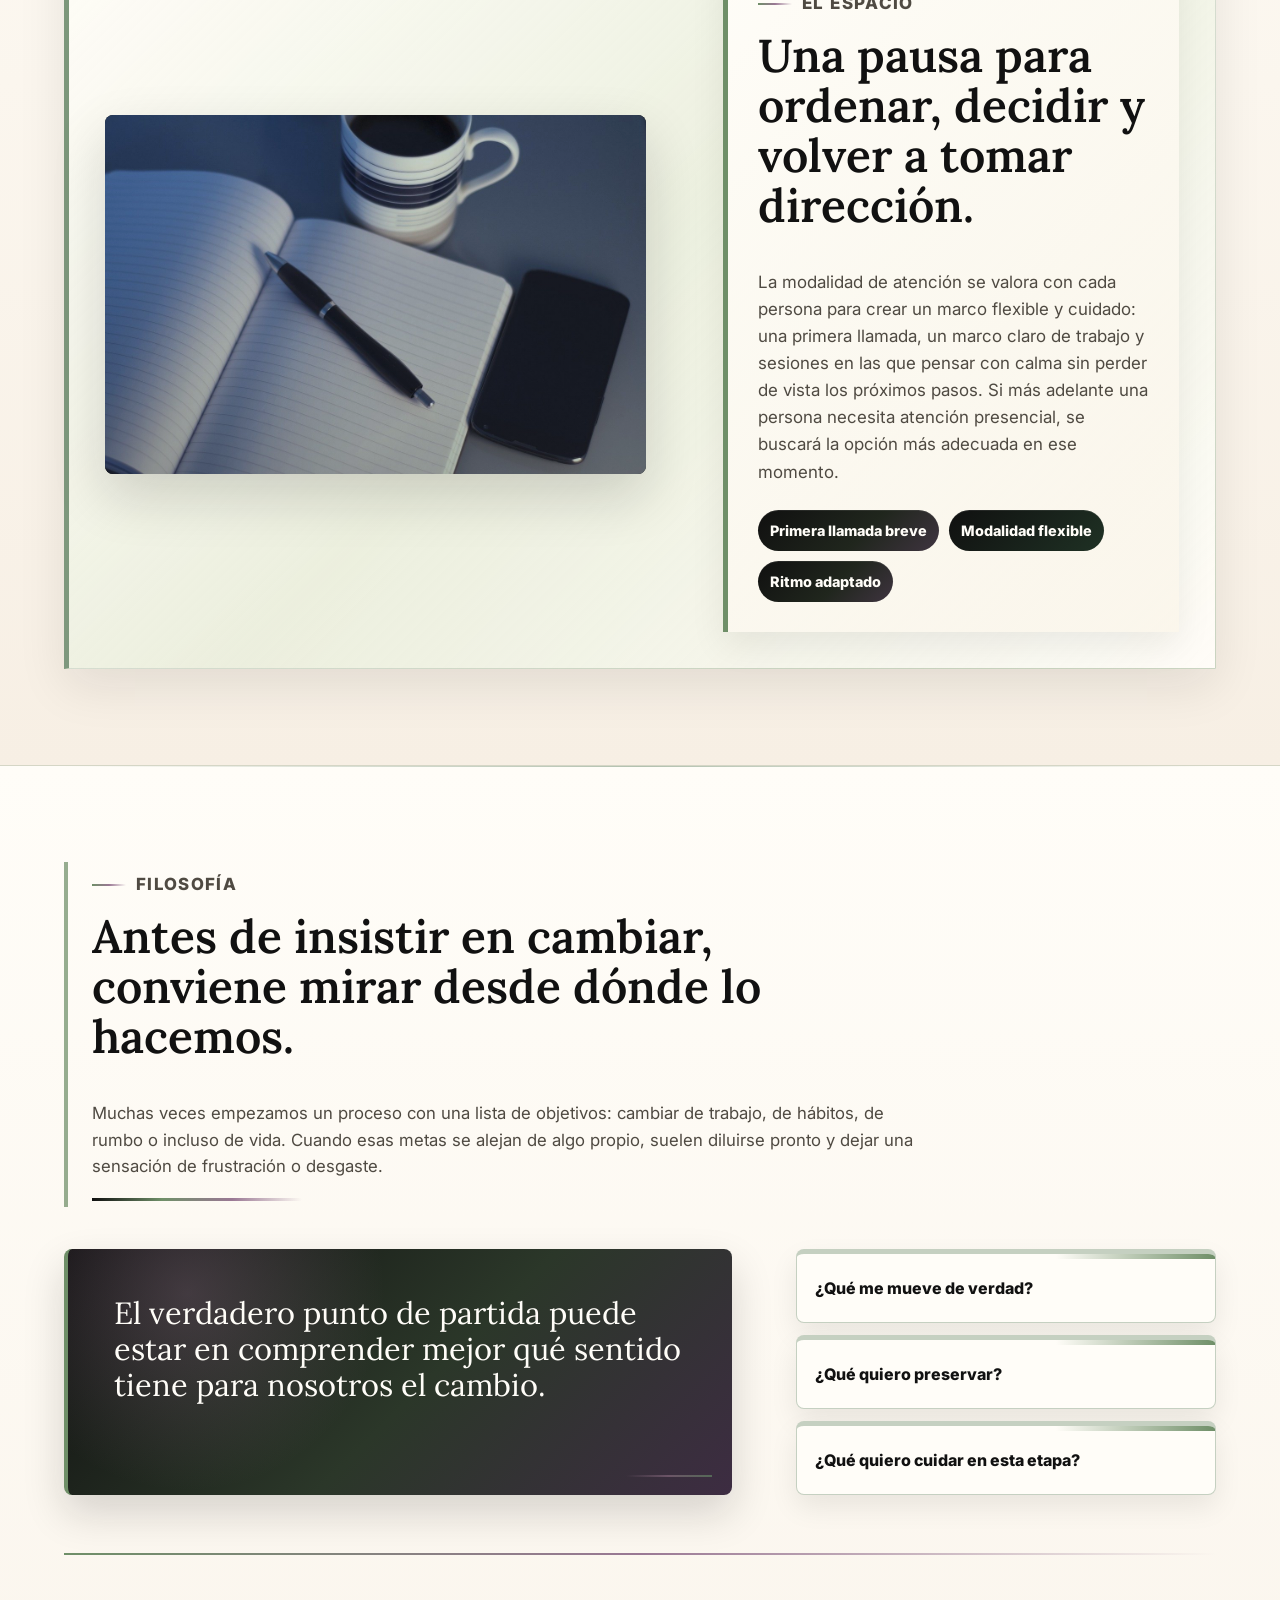
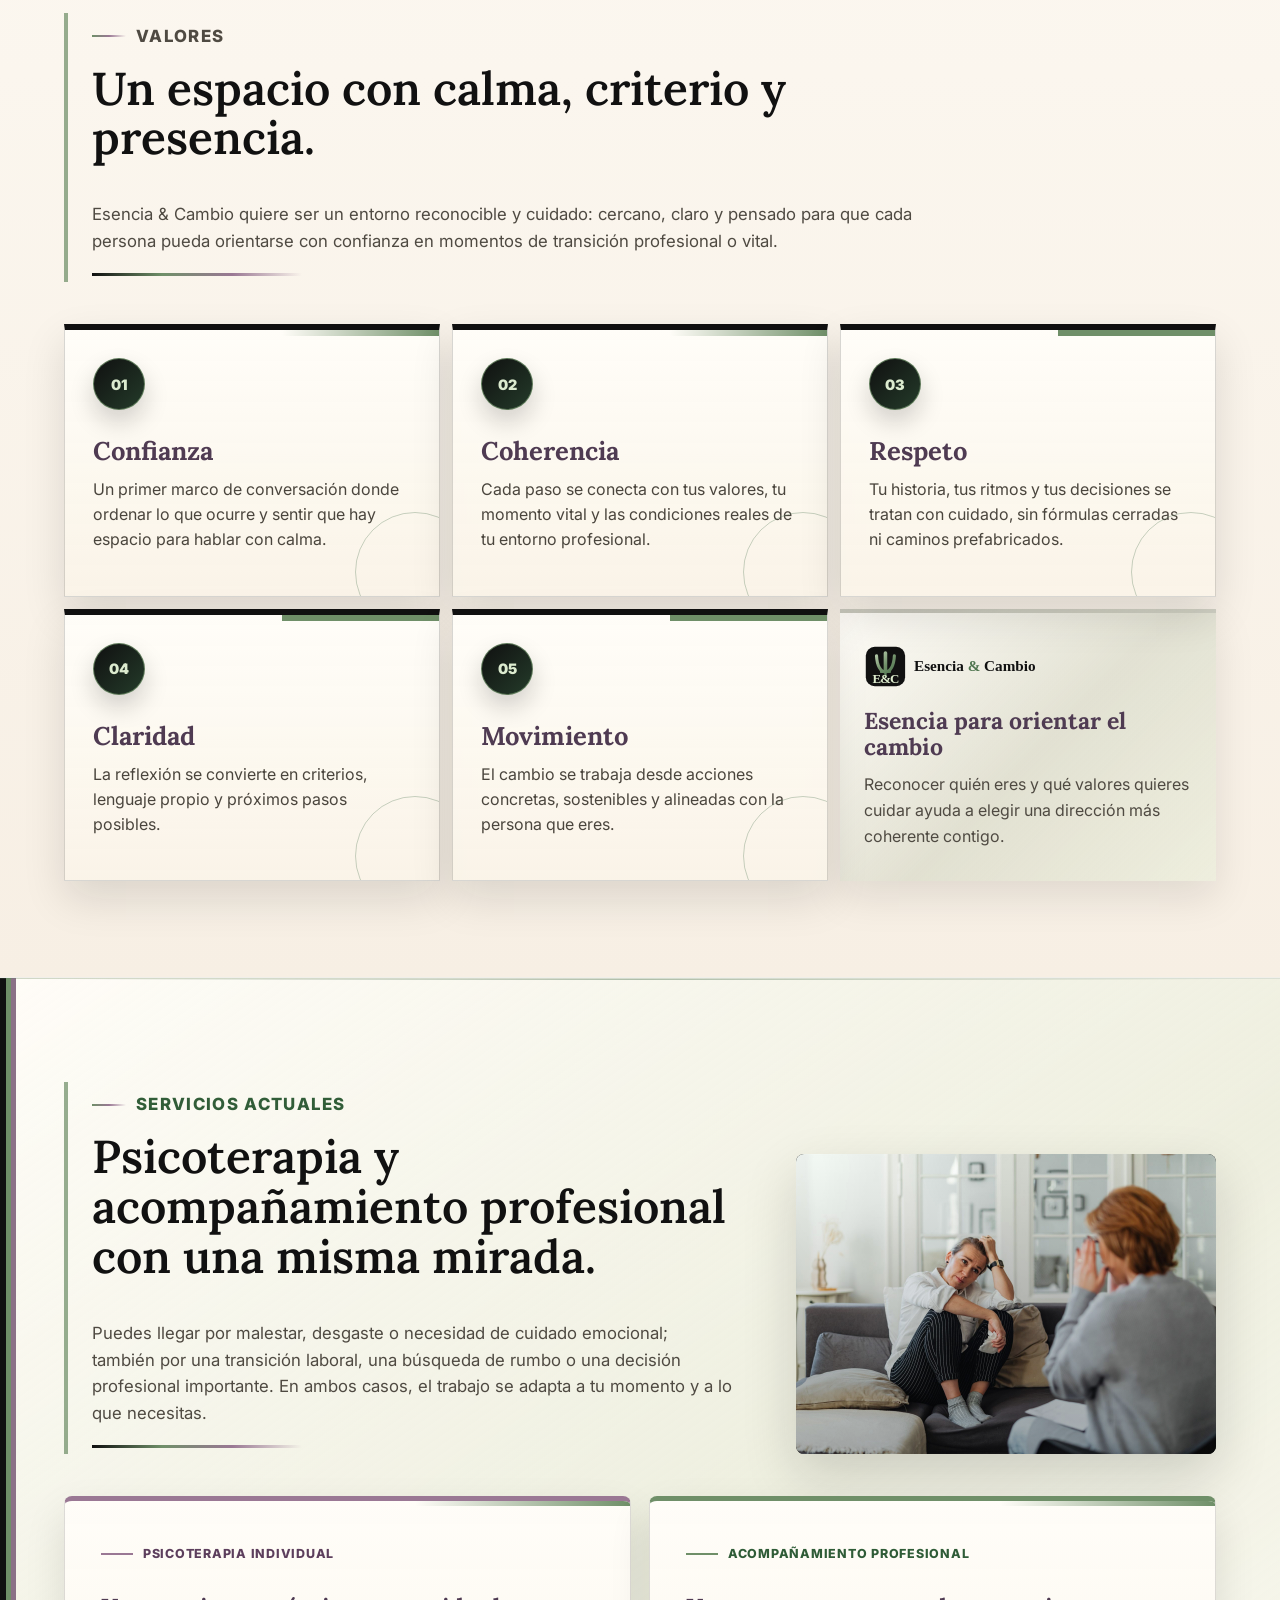
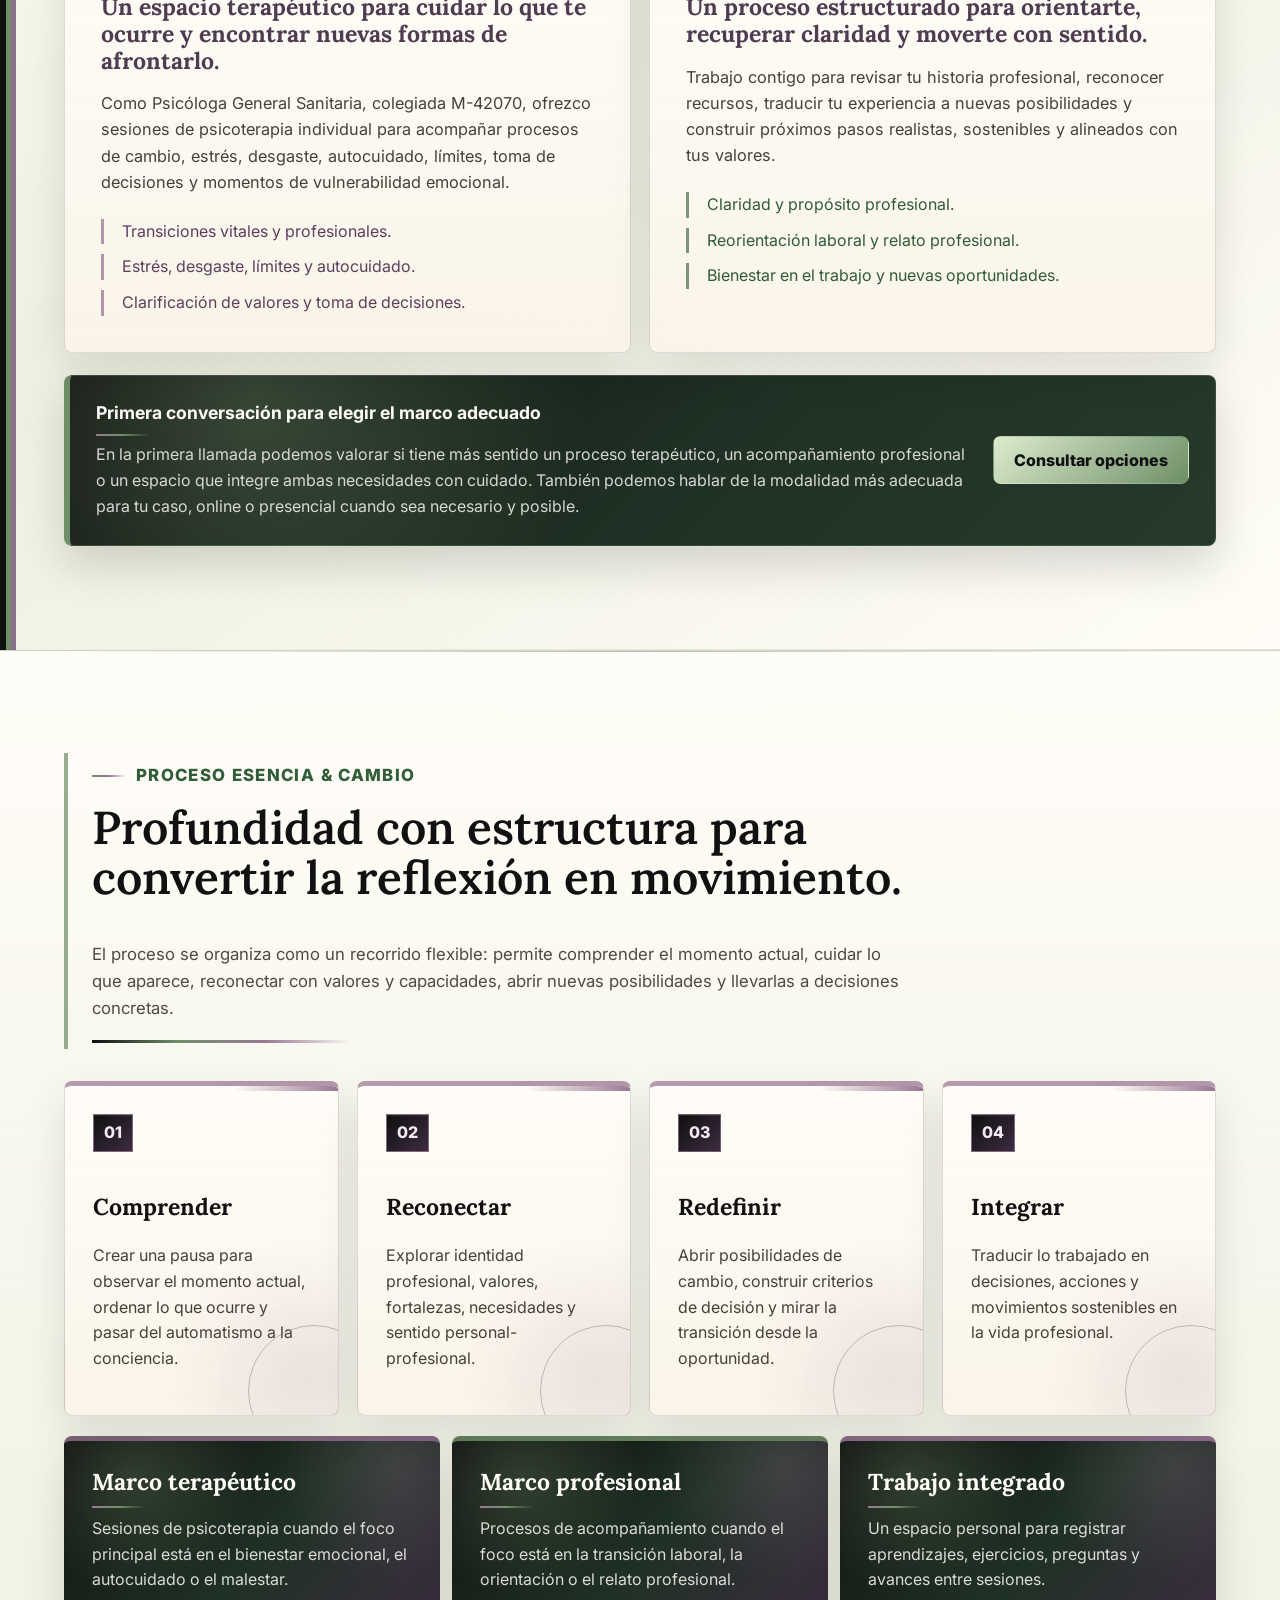
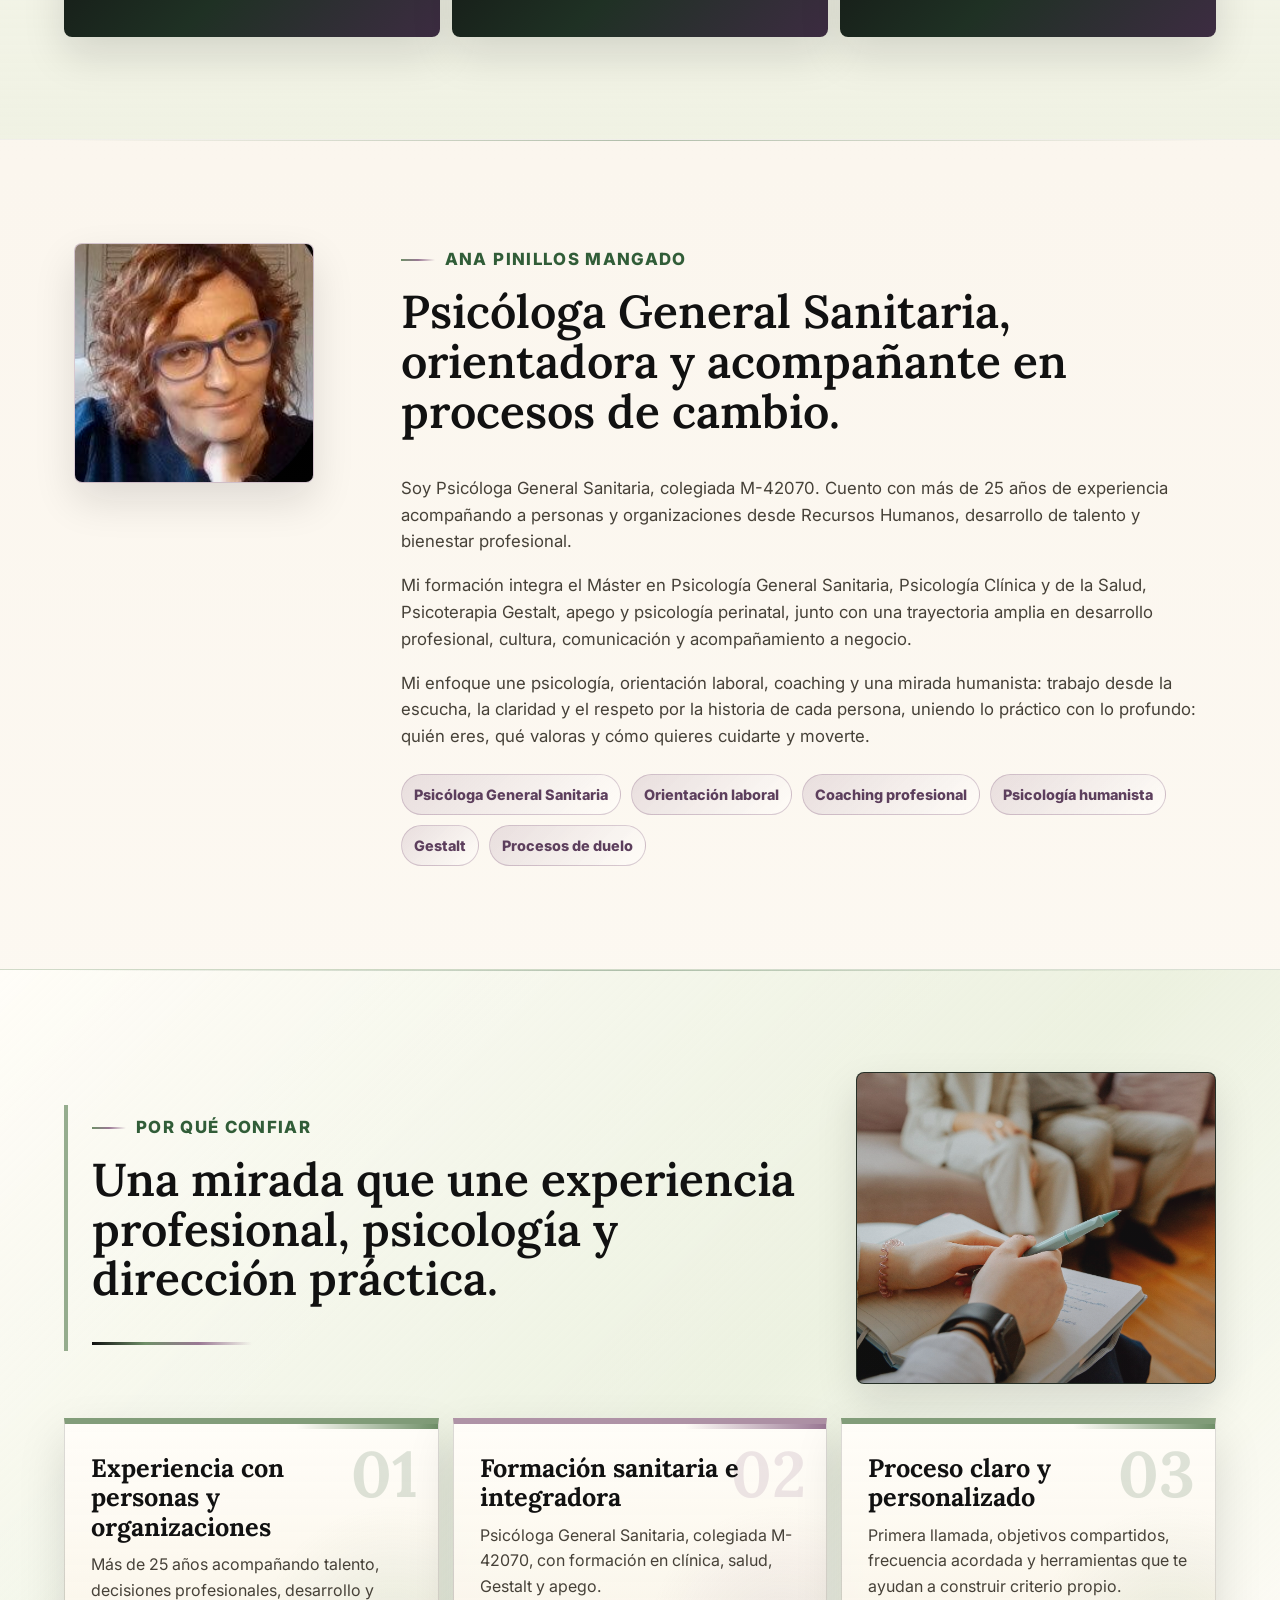
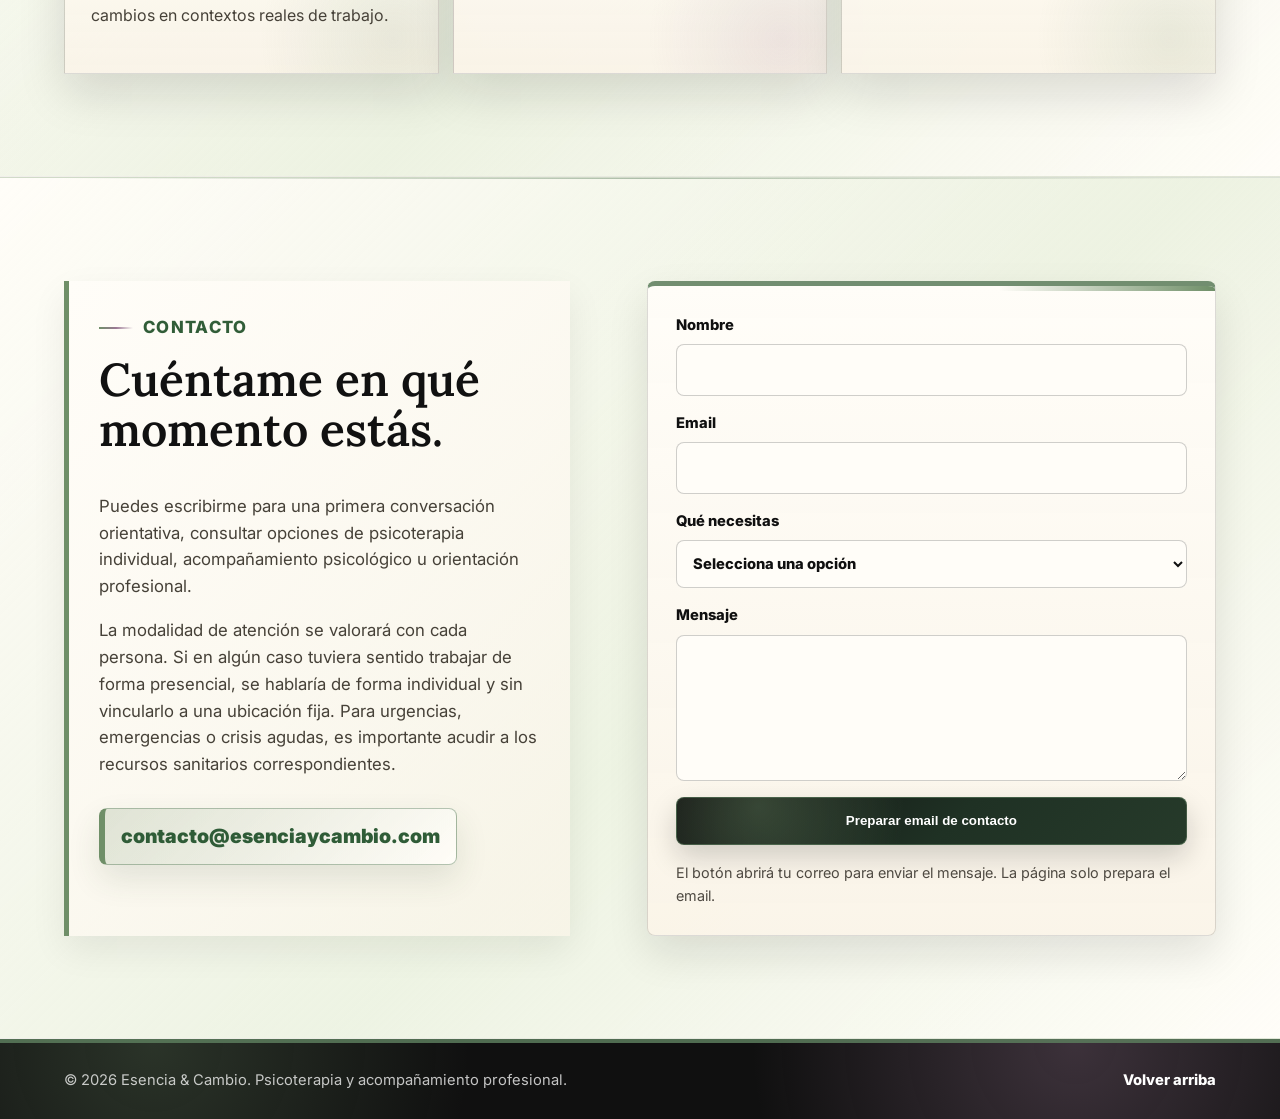
==== commit 3a0c6833: "Versión verde Primera actualización desde la cuenta de APMRP" ====
--- a/index.html
+++ b/index.html
@@ -1,32 +1,28 @@
-<!doctype html>
+﻿<!doctype html>
 <html lang="es">
   <head>
     <meta charset="utf-8" />
     <meta name="viewport" content="width=device-width, initial-scale=1" />
     <meta
       name="description"
-      content="Esencia & Cambio: acompañamiento, coaching y orientación profesional para atravesar cambios laborales manteniendo contacto con tus valores y recursos."
+      content="Esencia & Cambio: psicoterapia individual con Psicóloga General Sanitaria, acompañamiento psicológico, coaching y orientación profesional para procesos de cambio, bienestar y transición laboral."
     />
-    <title>Esencia & Cambio | Acompañamiento y orientación profesional</title>
+    <title>Esencia & Cambio | Psicoterapia y acompañamiento profesional</title>
     <link rel="preconnect" href="https://fonts.googleapis.com" />
     <link rel="preconnect" href="https://fonts.gstatic.com" crossorigin />
     <link
       href="https://fonts.googleapis.com/css2?family=Inter:wght@400;500;600;700&family=Lora:wght@500;600&display=swap"
       rel="stylesheet"
     />
-    <link rel="stylesheet" href="css/styles.css" />
+    <link rel="icon" href="images/logo-ec-psi-icono.svg" type="image/svg+xml" />
+    <link rel="stylesheet" href="css/styles.css?v=20260728-github-pages" />
   </head>
   <body>
     <header class="site-header" data-header>
       <a class="brand" href="#inicio" aria-label="Ir al inicio">
-        <span class="brand-word">Esencia <span>&</span> Cambio</span>
+        <img class="brand-logo" src="images/logo-ec-web-header-verde.svg" alt="Esencia & Cambio" />
       </a>
-      <button
-        class="menu-toggle"
-        type="button"
-        aria-expanded="false"
-        aria-controls="site-nav"
-      >
+      <button class="menu-toggle" type="button" aria-expanded="false" aria-controls="site-nav">
         <span></span>
         <span></span>
         <span></span>
@@ -35,9 +31,9 @@
       <nav class="site-nav" id="site-nav" aria-label="Navegación principal">
         <a href="#filosofia">Filosofía</a>
         <a href="#valores">Valores</a>
+        <a href="#terapia">Psicoterapia</a>
         <a href="#acompanamiento">Acompañamiento</a>
         <a href="#proceso">Proceso</a>
-        <a href="#terapia">Terapia</a>
         <a href="#ana">Sobre mí</a>
         <a href="#contacto">Contacto</a>
       </nav>
@@ -46,103 +42,74 @@
     <main>
       <section class="hero" id="inicio" aria-labelledby="hero-title">
         <div class="hero-media" aria-hidden="true">
-          <img src="images/foto-cuaderno-pixabay.jpg" alt="" />
+          <img src="images/foto-consulta-psicoterapia.jpg" alt="" />
         </div>
         <div class="hero-content">
-          <p class="eyebrow">
-            Acompañamiento emocional y orientación profesional
-          </p>
+          <p class="eyebrow">Psicoterapia sanitaria, acompañamiento emocional y orientación profesional</p>
           <h1 id="hero-title">Volver a tu esencia para moverte con sentido.</h1>
           <p class="hero-copy">
-            Un espacio cercano para personas que están en un momento de cambio
-            laboral, búsqueda de rumbo o redefinición vital. Siendo tú, con más
-            claridad, recursos y dirección.
+            Un espacio cercano para personas que están en un momento de cambio laboral,
+            búsqueda de rumbo o redefinición vital. Siendo tú, con más claridad,
+            recursos y dirección.
           </p>
           <div class="hero-actions">
-            <a class="button primary" href="#contacto"
-              >Pedir una primera conversación</a
-            >
-            <a class="button secondary" href="#acompanamiento"
-              >Ver cómo puedo ayudarte</a
-            >
-          </div>
-        </div>
-        <div class="hero-note">
-          <strong>Ahora</strong>
-          <span
-            >Acompañamiento profesional, orientación laboral y coaching
-            online.</span
-          >
-        </div>
-      </section>
-
-      <section class="intro section" aria-labelledby="intro-title">
+            <a class="button primary" href="#contacto">Pedir una primera conversación</a>
+            <a class="button secondary" href="#servicios">Ver servicios</a>
+          </div>
+        </div>
+
+      </section>
+
+      <section class="intro section sheet" aria-labelledby="intro-title">
         <div class="section-kicker">Esencia & Cambio</div>
         <div class="intro-grid">
-          <h2 id="intro-title">
-            Un lugar para reconocer tus recursos antes de decidir hacia dónde
-            ir.
-          </h2>
-          <p>
-            A veces el cambio llega desde fuera: una reorganización, una pérdida
-            de empleo, una sensación de desgaste o la intuición de que el
-            trabajo pide una nueva mirada. El punto de partida está en reconocer
-            tus valores, tus fortalezas y las condiciones que necesitas para
-            construir un camino más propio.
-          </p>
-        </div>
-      </section>
-
-      <section class="section workspace" aria-labelledby="workspace-title">
-        <figure class="workspace-photo">
-          <img
-            src="images/foto-cuaderno-pixabay.jpg"
-            alt="Cuaderno abierto, bolígrafo y café sobre una mesa de trabajo"
-          />
-          <figcaption>
-            Foto de uso libre procedente de Pixabay, incorporada como recurso
-            visual de la web.
-          </figcaption>
-        </figure>
-        <div class="workspace-copy">
-          <p class="section-kicker">El espacio</p>
-          <h2 id="workspace-title">
-            Una pausa para ordenar, decidir y volver a tomar dirección.
-          </h2>
-          <p>
-            La atención online permite crear un lugar de conversación flexible y
-            cuidado: una primera llamada, un marco claro de trabajo y sesiones
-            en las que pensar con calma sin perder de vista los próximos pasos.
-          </p>
-          <div class="workspace-points">
-            <span>Primera llamada breve</span>
-            <span>Sesiones online</span>
-            <span>Ritmo adaptado</span>
-          </div>
-        </div>
-      </section>
-
-      <section
-        class="section philosophy"
-        id="filosofia"
-        aria-labelledby="philosophy-title"
-      >
+          <h2 id="intro-title">Un espacio para reconocer tus recursos antes de decidir hacia dónde ir.</h2>
+          <p>
+            A veces el cambio llega desde fuera: una reorganización, una pérdida de empleo,
+            una sensación de desgaste o la intuición de que el trabajo pide una nueva mirada.
+            El punto de partida está en reconocer tus valores, tus fortalezas y las condiciones
+            que necesitas para construir un camino más propio.
+          </p>
+        </div>
+
+        <div class="sheet-divider" aria-hidden="true"></div>
+
+        <div class="workspace" aria-labelledby="workspace-title">
+          <figure class="workspace-photo">
+            <img src="images/foto-cuaderno-proceso.jpg" alt="Cuaderno de trabajo, café y teléfono para una sesión de acompañamiento" />
+          </figure>
+          <div class="workspace-copy">
+            <p class="section-kicker">El espacio</p>
+            <h2 id="workspace-title">Una pausa para ordenar, decidir y volver a tomar dirección.</h2>
+            <p>
+              La modalidad de atención se valora con cada persona para crear un marco flexible y cuidado:
+              una primera llamada, un marco claro de trabajo y sesiones en las que pensar con
+              calma sin perder de vista los próximos pasos. Si más adelante una persona necesita
+              atención presencial, se buscará la opción más adecuada en ese momento.
+            </p>
+            <div class="workspace-points">
+              <span>Primera llamada breve</span>
+              <span>Modalidad flexible</span>
+              <span>Ritmo adaptado</span>
+            </div>
+          </div>
+        </div>
+      </section>
+
+      <section class="section philosophy sheet" id="filosofia" aria-labelledby="philosophy-title">
         <div class="section-heading">
           <p class="section-kicker">Filosofía</p>
-          <h2 id="philosophy-title">
-            Antes de insistir en cambiar, conviene mirar desde dónde lo hacemos.
-          </h2>
-          <p>
-            Muchas veces empezamos un proceso con una lista de objetivos:
-            cambiar de trabajo, de hábitos, de rumbo o incluso de vida. Cuando
-            esas metas se alejan de algo propio, suelen diluirse pronto y dejar
-            una sensación de frustración o desgaste.
+          <h2 id="philosophy-title">Antes de insistir en cambiar, conviene mirar desde dónde lo hacemos.</h2>
+          <p>
+            Muchas veces empezamos un proceso con una lista de objetivos: cambiar de trabajo,
+            de hábitos, de rumbo o incluso de vida. Cuando esas metas se alejan de algo propio,
+            suelen diluirse pronto y dejar una sensación de frustración o desgaste.
           </p>
         </div>
         <div class="quote-row">
           <blockquote>
-            El verdadero punto de partida puede estar en comprender mejor qué
-            sentido tiene para nosotros el cambio.
+            El verdadero punto de partida puede estar en comprender mejor qué sentido
+            tiene para nosotros el cambio.
           </blockquote>
           <div class="reflection-list" aria-label="Preguntas de reflexión">
             <p>¿Qué me mueve de verdad?</p>
@@ -150,365 +117,241 @@
             <p>¿Qué quiero cuidar en esta etapa?</p>
           </div>
         </div>
-      </section>
-
-      <section
-        class="section values"
-        id="valores"
-        aria-labelledby="values-title"
-      >
-        <div class="section-heading">
-          <p class="section-kicker">Valores</p>
-          <h2 id="values-title">
-            Un espacio online con calma, criterio y presencia.
-          </h2>
-          <p>
-            Esencia & Cambio quiere ser un entorno reconocible y cuidado:
-            cercano, claro y pensado para que cada persona pueda orientarse con
-            confianza en momentos de transición profesional o vital.
-          </p>
-        </div>
-        <div class="value-grid">
-          <article>
-            <span>01</span>
-            <h3>Confianza</h3>
-            <p>
-              Un primer marco de conversación donde ordenar lo que ocurre y
-              sentir que hay lugar para hablar con calma.
-            </p>
-          </article>
-          <article>
-            <span>02</span>
-            <h3>Coherencia</h3>
-            <p>
-              Cada paso se conecta con tus valores, tu momento vital y las
-              condiciones reales de tu entorno profesional.
-            </p>
-          </article>
-          <article>
-            <span>03</span>
-            <h3>Respeto</h3>
-            <p>
-              Tu historia, tus ritmos y tus decisiones se tratan con cuidado,
-              sin fórmulas cerradas ni caminos prefabricados.
-            </p>
-          </article>
-          <article>
-            <span>04</span>
-            <h3>Claridad</h3>
-            <p>
-              La reflexión se convierte en criterios, lenguaje propio y próximos
-              pasos posibles.
-            </p>
-          </article>
-          <article>
-            <span>05</span>
-            <h3>Movimiento</h3>
-            <p>
-              El cambio se trabaja desde acciones concretas, sostenibles y
-              alineadas con la persona que eres.
-            </p>
-          </article>
-        </div>
-      </section>
-
-      <section
-        class="section band"
-        id="acompanamiento"
-        aria-labelledby="services-title"
-      >
+
+        <div class="sheet-divider" aria-hidden="true"></div>
+
+        <div id="valores" aria-labelledby="values-title">
+          <div class="section-heading">
+            <p class="section-kicker">Valores</p>
+            <h2 id="values-title">Un espacio con calma, criterio y presencia.</h2>
+            <p>
+              Esencia & Cambio quiere ser un entorno reconocible y cuidado: cercano, claro y
+              pensado para que cada persona pueda orientarse con confianza en momentos de
+              transición profesional o vital.
+            </p>
+          </div>
+          <div class="value-grid">
+            <article>
+              <span>01</span>
+              <h3>Confianza</h3>
+              <p>Un primer marco de conversación donde ordenar lo que ocurre y sentir que hay espacio para hablar con calma.</p>
+            </article>
+            <article>
+              <span>02</span>
+              <h3>Coherencia</h3>
+              <p>Cada paso se conecta con tus valores, tu momento vital y las condiciones reales de tu entorno profesional.</p>
+            </article>
+            <article>
+              <span>03</span>
+              <h3>Respeto</h3>
+              <p>Tu historia, tus ritmos y tus decisiones se tratan con cuidado, sin fórmulas cerradas ni caminos prefabricados.</p>
+            </article>
+            <article>
+              <span>04</span>
+              <h3>Claridad</h3>
+              <p>La reflexión se convierte en criterios, lenguaje propio y próximos pasos posibles.</p>
+            </article>
+            <article>
+              <span>05</span>
+              <h3>Movimiento</h3>
+              <p>El cambio se trabaja desde acciones concretas, sostenibles y alineadas con la persona que eres.</p>
+            </article>
+            <article class="value-logo-card" aria-label="Esencia & Cambio y valores">
+              <img src="images/logo-ec-web-header-verde.svg" alt="Esencia & Cambio" />
+              <h3>Esencia para orientar el cambio</h3>
+              <p>Reconocer quién eres y qué valores quieres cuidar ayuda a elegir una dirección más coherente contigo.</p>
+            </article>
+          </div>
+        </div>
+      </section>
+
+      <section class="section band" id="servicios" aria-labelledby="services-title">
         <div class="services-layout">
           <div class="section-heading">
             <p class="section-kicker">Servicios actuales</p>
-            <h2 id="services-title">
-              Acompañamiento flexible para momentos de transición.
-            </h2>
-            <p>
-              Procesos individuales, prácticos y profundamente humanos, con una
-              mirada que integra orientación profesional, autoconocimiento y
-              cuidado emocional.
+            <h2 id="services-title">Psicoterapia y acompañamiento profesional con una misma mirada.</h2>
+            <p>
+              Puedes llegar por malestar, desgaste o necesidad de cuidado emocional; también por
+              una transición laboral, una búsqueda de rumbo o una decisión profesional importante.
+              En ambos casos, el trabajo se adapta a tu momento y a lo que necesitas.
             </p>
           </div>
           <figure class="section-photo small">
-            <img
-              src="images/foto-cuaderno-pixabay.jpg"
-              alt="Detalle de cuaderno abierto para trabajar objetivos y próximos pasos"
-            />
+            <img src="images/foto-terapia-cercana-adultos.jpg" alt="Conversación terapéutica cercana entre dos personas adultas" />
           </figure>
         </div>
 
-        <div class="cards three">
-          <article class="card">
-            <span class="card-number">01</span>
-            <h3>Claridad y propósito profesional</h3>
-            <p>
-              Para ordenar ideas, reconocer valores, revisar objetivos y tomar
-              decisiones profesionales con más calma y coherencia.
-            </p>
-          </article>
-          <article class="card">
-            <span class="card-number">02</span>
-            <h3>Reorientación laboral</h3>
-            <p>
-              Para traducir tu experiencia a nuevas posibilidades: perfil,
-              relato profesional, entrevistas, estrategia de búsqueda y próximos
-              pasos.
-            </p>
-          </article>
-          <article class="card">
-            <span class="card-number">03</span>
-            <h3>Bienestar en el trabajo</h3>
-            <p>
-              Para acompañar momentos de estrés, bloqueo, desmotivación o
-              incertidumbre, recuperando recursos personales y margen de acción.
-            </p>
-          </article>
-        </div>
-
-        <div class="cards two">
-          <article class="card low">
-            <span class="card-number">04</span>
-            <h3>Procesos de pérdida y cambio</h3>
-            <p>
-              Para transitar pérdidas profesionales, cierres de etapa o
-              decisiones difíciles con un espacio de escucha, orientación y
-              cuidado emocional dentro del acompañamiento profesional.
-            </p>
-          </article>
-          <article class="card low">
-            <span class="card-number">05</span>
-            <h3>Preparación para nuevas oportunidades</h3>
-            <p>
-              Para trabajar tu relato profesional, entrevistas, fortalezas,
-              límites y una estrategia de búsqueda alineada con tus valores.
-            </p>
+        <div class="service-duo">
+          <article class="service-card" id="terapia">
+            <span class="service-tag">Psicoterapia individual</span>
+            <h3>Un espacio terapéutico para cuidar lo que te ocurre y encontrar nuevas formas de afrontarlo.</h3>
+            <p>
+              Como Psicóloga General Sanitaria, colegiada M-42070, ofrezco sesiones de psicoterapia individual para
+              acompañar procesos de cambio, estrés, desgaste, autocuidado, límites, toma de
+              decisiones y momentos de vulnerabilidad emocional.
+            </p>
+            <ul class="service-list">
+              <li>Transiciones vitales y profesionales.</li>
+              <li>Estrés, desgaste, límites y autocuidado.</li>
+              <li>Clarificación de valores y toma de decisiones.</li>
+            </ul>
+          </article>
+
+          <article class="service-card" id="acompanamiento">
+            <span class="service-tag">Acompañamiento profesional</span>
+            <h3>Un proceso estructurado para orientarte, recuperar claridad y moverte con sentido.</h3>
+            <p>
+              Trabajo contigo para revisar tu historia profesional, reconocer recursos,
+              traducir tu experiencia a nuevas posibilidades y construir próximos pasos realistas,
+              sostenibles y alineados con tus valores.
+            </p>
+            <ul class="service-list">
+              <li>Claridad y propósito profesional.</li>
+              <li>Reorientación laboral y relato profesional.</li>
+              <li>Bienestar en el trabajo y nuevas oportunidades.</li>
+            </ul>
           </article>
         </div>
 
         <div class="access-strip">
           <div>
-            <h3>Accesible y realista</h3>
-            <p>
-              La propuesta contempla sesiones sueltas, procesos breves y
-              opciones ajustadas para personas en búsqueda de empleo o en una
-              etapa económica delicada.
+            <h3>Primera conversación para elegir el marco adecuado</h3>
+            <p>
+              En la primera llamada podemos valorar si tiene más sentido un proceso terapéutico,
+              un acompañamiento profesional o un espacio que integre ambas necesidades con cuidado.
+              También podemos hablar de la modalidad más adecuada para tu caso, online o presencial
+              cuando sea necesario y posible.
             </p>
           </div>
           <a class="button dark" href="#contacto">Consultar opciones</a>
         </div>
       </section>
 
-      <section
-        class="section process"
-        id="proceso"
-        aria-labelledby="process-title"
-      >
+      <section class="section process" id="proceso" aria-labelledby="process-title">
         <div class="section-heading compact">
           <p class="section-kicker">Proceso Esencia & Cambio</p>
-          <h2 id="process-title">
-            Profundidad con estructura para convertir la reflexión en
-            movimiento.
-          </h2>
-          <p>
-            El acompañamiento se organiza como un recorrido flexible: permite
-            comprender el momento actual, reconectar con valores y capacidades,
-            abrir nuevas posibilidades y llevarlas a decisiones concretas.
+          <h2 id="process-title">Profundidad con estructura para convertir la reflexión en movimiento.</h2>
+          <p>
+            El proceso se organiza como un recorrido flexible: permite comprender el momento
+            actual, cuidar lo que aparece, reconectar con valores y capacidades, abrir nuevas
+            posibilidades y llevarlas a decisiones concretas.
           </p>
         </div>
         <div class="phase-grid" aria-label="Fases del proceso Esencia y Cambio">
           <article>
             <span>01</span>
             <h3>Comprender</h3>
-            <p>
-              Crear una pausa para observar el momento actual, ordenar lo que
-              ocurre y pasar del automatismo a la conciencia.
-            </p>
+            <p>Crear una pausa para observar el momento actual, ordenar lo que ocurre y pasar del automatismo a la conciencia.</p>
           </article>
           <article>
             <span>02</span>
             <h3>Reconectar</h3>
-            <p>
-              Explorar identidad profesional, valores, fortalezas, necesidades y
-              sentido personal-profesional.
-            </p>
+            <p>Explorar identidad profesional, valores, fortalezas, necesidades y sentido personal-profesional.</p>
           </article>
           <article>
             <span>03</span>
             <h3>Redefinir</h3>
-            <p>
-              Abrir posibilidades de cambio, construir criterios de decisión y
-              mirar la transición desde la oportunidad.
-            </p>
+            <p>Abrir posibilidades de cambio, construir criterios de decisión y mirar la transición desde la oportunidad.</p>
           </article>
           <article>
             <span>04</span>
             <h3>Integrar</h3>
-            <p>
-              Traducir lo trabajado en decisiones, acciones y movimientos
-              sostenibles en la vida profesional.
-            </p>
+            <p>Traducir lo trabajado en decisiones, acciones y movimientos sostenibles en la vida profesional.</p>
           </article>
         </div>
         <div class="method-strip">
           <article>
-            <h3>Recorrido orientativo</h3>
-            <p>
-              Procesos de 8 a 10 sesiones cuando la persona desea un trabajo
-              estructurado por fases.
-            </p>
-          </article>
-          <article>
-            <h3>Sesiones con foco</h3>
-            <p>
-              Apertura, eje central e integración final para avanzar con
-              profundidad y claridad.
-            </p>
-          </article>
-          <article>
-            <h3>Cuaderno de proceso</h3>
-            <p>
-              Un espacio personal para registrar aprendizajes, ejercicios,
-              preguntas y avances entre sesiones.
-            </p>
-          </article>
-        </div>
-      </section>
-
-      <section
-        class="section therapy"
-        id="terapia"
-        aria-labelledby="therapy-title"
-      >
-        <div class="therapy-copy">
-          <p class="section-kicker">Próximamente</p>
-          <h2 id="therapy-title">
-            Psicoterapia individual, cuando el servicio esté disponible.
-          </h2>
-          <p>
-            La web está preparada para incorporar el área terapéutica más
-            adelante, previsiblemente entre julio y septiembre, pendiente de
-            confirmación. Hasta entonces, el espacio que se ofrece corresponde a
-            acompañamiento, coaching y orientación profesional.
-          </p>
-          <p>
-            Esta futura línea se apoyará en mi formación clínica y sanitaria, el
-            Máster en Psicología General Sanitaria y la experiencia de prácticas
-            clínicas bajo supervisión en NB Psicología.
-          </p>
-          <p>
-            Si quieres recibir información cuando se active la parte de terapia,
-            puedes escribir indicando “interés en terapia” y te responderé con
-            las opciones disponibles.
-          </p>
-        </div>
-        <div class="therapy-panel">
-          <h3>La misma esencia</h3>
-          <ul>
-            <li>Escucha activa y respeto por tu ritmo.</li>
-            <li>Mirada integradora y centrada en la persona.</li>
-            <li>Atención a recursos, fortalezas y contexto vital.</li>
-          </ul>
+            <h3>Marco terapéutico</h3>
+            <p>Sesiones de psicoterapia cuando el foco principal está en el bienestar emocional, el autocuidado o el malestar.</p>
+          </article>
+          <article>
+            <h3>Marco profesional</h3>
+            <p>Procesos de acompañamiento cuando el foco está en la transición laboral, la orientación o el relato profesional.</p>
+          </article>
+          <article>
+            <h3>Trabajo integrado</h3>
+            <p>Un espacio personal para registrar aprendizajes, ejercicios, preguntas y avances entre sesiones.</p>
+          </article>
         </div>
       </section>
 
       <section class="section about" id="ana" aria-labelledby="about-title">
-        <figure class="about-photo">
-          <img
-            src="images/foto-cuaderno-pixabay.jpg"
-            alt="Cuaderno y bolígrafo como símbolo de reflexión y orientación profesional"
-          />
+        <figure class="about-photo profile-photo single-profile-photo">
+          <img src="images/foto-ana-pinillos.jpg" alt="Retrato de Ana Pinillos Mangado" />
         </figure>
         <div>
           <p class="section-kicker">Ana Pinillos Mangado</p>
-          <h2 id="about-title">
-            Psicóloga colegiada, orientadora y acompañante en procesos de
-            cambio.
-          </h2>
-          <p>
-            Soy psicóloga colegiada M-42070 y cuento con más de 25 años de
-            experiencia en Recursos Humanos, selección, desarrollo de talento y
-            acompañamiento a personas en distintas etapas profesionales.
-          </p>
-          <p>
-            Actualmente curso el Máster en Psicología General Sanitaria y he
-            realizado prácticas clínicas en NB Psicología, siempre bajo
-            supervisión. Esta formación convive con mi recorrido en Psicología
-            Clínica y de la Salud, Psicoterapia Gestalt y acompañamiento en
-            procesos de duelo.
-          </p>
-          <p>
-            Mi enfoque integra psicología, orientación laboral, coaching y una
-            mirada humanista: trabajo desde la escucha, la claridad y el respeto
-            por la historia de cada persona, uniendo lo práctico con lo
-            profundo: quién eres, qué valoras y cómo quieres moverte.
+          <h2 id="about-title">Psicóloga General Sanitaria, orientadora y acompañante en procesos de cambio.</h2>
+          <p>
+            Soy Psicóloga General Sanitaria, colegiada M-42070. Cuento con más de 25 años de
+            experiencia acompañando a personas y organizaciones desde Recursos Humanos, desarrollo
+            de talento y bienestar profesional.
+          </p>
+          <p>
+            Mi formación integra el Máster en Psicología General Sanitaria, Psicología Clínica y de
+            la Salud, Psicoterapia Gestalt, apego y psicología perinatal, junto con una trayectoria
+            amplia en desarrollo profesional, cultura, comunicación y acompañamiento a negocio.
+          </p>
+          <p>
+            Mi enfoque une psicología, orientación laboral, coaching y una mirada humanista:
+            trabajo desde la escucha, la claridad y el respeto por la historia de cada persona,
+            uniendo lo práctico con lo profundo: quién eres, qué valoras y cómo quieres cuidarte
+            y moverte.
           </p>
           <div class="credentials">
+            <span>Psicóloga General Sanitaria</span>
             <span>Orientación laboral</span>
             <span>Coaching profesional</span>
             <span>Psicología humanista</span>
             <span>Gestalt</span>
             <span>Procesos de duelo</span>
-            <span>MPGS en curso</span>
+
           </div>
         </div>
       </section>
 
       <section class="section trust" aria-labelledby="trust-title">
-        <div class="section-heading compact">
-          <p class="section-kicker">Por qué confiar</p>
-          <h2 id="trust-title">
-            Una mirada que une experiencia profesional, psicología y dirección
-            práctica.
-          </h2>
+        <div class="trust-intro">
+          <div class="section-heading compact">
+            <p class="section-kicker">Por qué confiar</p>
+            <h2 id="trust-title">Una mirada que une experiencia profesional, psicología y dirección práctica.</h2>
+          </div>
+          <figure class="trust-photo">
+            <img src="images/foto-cuaderno-terapia.jpg" alt="Cuaderno de trabajo en un contexto terapéutico" />
+          </figure>
         </div>
         <div class="trust-grid">
           <article>
             <h3>Experiencia con personas y organizaciones</h3>
-            <p>
-              Más de 25 años acompañando talento, decisiones profesionales,
-              desarrollo y cambios en contextos reales de trabajo.
-            </p>
-          </article>
-          <article>
-            <h3>Formación psicológica e integradora</h3>
-            <p>
-              Psicología, Gestalt, clínica y salud, MPGS en curso y prácticas
-              clínicas bajo supervisión aportan profundidad y cuidado.
-            </p>
+            <p>Más de 25 años acompañando talento, decisiones profesionales, desarrollo y cambios en contextos reales de trabajo.</p>
+          </article>
+          <article>
+            <h3>Formación sanitaria e integradora</h3>
+            <p>Psicóloga General Sanitaria, colegiada M-42070, con formación en clínica, salud, Gestalt y apego.</p>
           </article>
           <article>
             <h3>Proceso claro y personalizado</h3>
-            <p>
-              Primera llamada, objetivos compartidos, frecuencia acordada y
-              herramientas que te ayudan a construir criterio propio.
-            </p>
-          </article>
-        </div>
-      </section>
-
-      <section
-        class="section contact"
-        id="contacto"
-        aria-labelledby="contact-title"
-      >
+            <p>Primera llamada, objetivos compartidos, frecuencia acordada y herramientas que te ayudan a construir criterio propio.</p>
+          </article>
+        </div>
+      </section>
+
+      <section class="section contact" id="contacto" aria-labelledby="contact-title">
         <div class="contact-copy">
           <p class="section-kicker">Contacto</p>
           <h2 id="contact-title">Cuéntame en qué momento estás.</h2>
           <p>
-            Puedes escribirme para una primera conversación orientativa,
-            consultar opciones de acompañamiento o dejar tu interés en la futura
-            área de terapia.
-          </p>
-          <p>
-            La atención se plantea inicialmente en formato online. Para
-            urgencias, emergencias o crisis agudas, es importante acudir a los
-            recursos sanitarios correspondientes.
+            Puedes escribirme para una primera conversación orientativa, consultar opciones de
+            psicoterapia individual, acompañamiento psicológico u orientación profesional.
+          </p>
+          <p>
+            La modalidad de atención se valorará con cada persona. Si en algún caso tuviera sentido
+            trabajar de forma presencial, se hablaría de forma individual y sin vincularlo a una ubicación fija.
+            Para urgencias,
+            emergencias o crisis agudas, es importante acudir a los recursos sanitarios correspondientes.
           </p>
           <div class="contact-details">
-            <a href="mailto:contacto@esenciaycambio.com"
-              >contacto@esenciaycambio.com</a
-            >
-            <span>Atención online</span>
+            <a class="contact-email" href="mailto:contacto@esenciaycambio.com">contacto@esenciaycambio.com</a>
           </div>
         </div>
 
@@ -525,35 +368,50 @@
             Qué necesitas
             <select name="subject" required>
               <option value="">Selecciona una opción</option>
-              <option>Acompañamiento y coaching</option>
+              <option>Psicoterapia individual</option>
+              <option>Acompañamiento profesional</option>
               <option>Reorientación profesional</option>
               <option>Bienestar en el trabajo</option>
-              <option>Interés en terapia cuando esté disponible</option>
+
             </select>
           </label>
           <label>
             Mensaje
             <textarea name="message" rows="5" required></textarea>
           </label>
-          <button class="button primary" type="submit">
-            Preparar email de contacto
-          </button>
+          <button class="button primary" type="submit">Preparar email de contacto</button>
           <p class="form-note">
-            El botón abrirá tu correo para enviar el mensaje. La página solo
-            prepara el email.
+            El botón abrirá tu correo para enviar el mensaje. La página solo prepara el email.
           </p>
         </form>
       </section>
     </main>
 
     <footer class="site-footer">
-      <p>
-        © <span data-year></span> Esencia & Cambio. Acompañamiento profesional
-        y desarrollo personal.
-      </p>
+      <p>© <span data-year></span> Esencia & Cambio. Psicoterapia y acompañamiento profesional.</p>
       <a href="#inicio">Volver arriba</a>
     </footer>
 
     <script src="js/script.js"></script>
   </body>
 </html>
+
+
+
+
+
+
+
+
+
+
+
+
+
+
+
+
+
+
+
+
--- a/css/styles.css
+++ b/css/styles.css
@@ -1,15 +1,17 @@
-:root {
-  --ink: #183433;
-  --muted: #5f706f;
-  --soft: #f4f0e8;
-  --paper: #fffdf8;
-  --sage: #d9e6d6;
-  --aqua: #9ed8d1;
-  --teal: #0e6f72;
-  --clay: #c8785a;
-  --gold: #d9b46c;
-  --line: rgba(24, 52, 51, 0.14);
-  --shadow: 0 24px 60px rgba(24, 52, 51, 0.12);
+﻿:root {
+  --ink: #111111;
+  --muted: #5a554c;
+  --soft: #f4ecdc;
+  --paper: #fbf6ea;
+  --white: #fffdfa;
+  --sage: #eee3cd;
+  --aqua: #d8b15f;
+  --teal: #3f6b46;
+  --clay: #4f754f;
+  --gold: #6f8f68;
+  --rose: #f1dfbd;
+  --line: rgba(17, 17, 17, 0.14);
+  --shadow: 0 24px 60px rgba(17, 17, 17, 0.12);
   --radius: 8px;
   font-family: "Inter", system-ui, -apple-system, BlinkMacSystemFont, "Segoe UI", sans-serif;
   color: var(--ink);
@@ -59,7 +61,7 @@
   justify-content: space-between;
   min-height: 72px;
   padding: 14px clamp(18px, 5vw, 64px);
-  background: rgba(255, 253, 248, 0.92);
+  background: rgba(251, 246, 234, 0.94);
   border-bottom: 1px solid transparent;
   backdrop-filter: blur(18px);
   transition: border-color 180ms ease, box-shadow 180ms ease;
@@ -67,16 +69,21 @@
 
 .site-header.is-scrolled {
   border-color: var(--line);
-  box-shadow: 0 10px 30px rgba(24, 52, 51, 0.08);
+  box-shadow: 0 10px 30px rgba(17, 17, 17, 0.08);
 }
 
 .brand {
   display: inline-flex;
   align-items: center;
-  gap: 12px;
   text-decoration: none;
   font-weight: 700;
   letter-spacing: 0;
+}
+
+.brand-logo {
+  display: block;
+  width: clamp(190px, 20vw, 250px);
+  height: auto;
 }
 
 .brand-word {
@@ -106,21 +113,21 @@
 }
 
 .site-nav a:hover {
-  color: var(--teal);
+  color: var(--gold);
 }
 
 .menu-toggle {
   display: none;
   width: 42px;
   height: 42px;
-  border: 1px solid rgba(14, 111, 114, 0.32);
+  border: 1px solid rgba(95, 128, 96, 0.42);
   border-radius: var(--radius);
-  background: rgba(255, 253, 248, 0.96);
+  background: rgba(251, 246, 234, 0.96);
   align-items: center;
   justify-content: center;
   flex-direction: column;
   gap: 5px;
-  box-shadow: 0 8px 22px rgba(24, 52, 51, 0.12);
+  box-shadow: 0 8px 22px rgba(17, 17, 17, 0.12);
 }
 
 .menu-toggle span:not(.sr-only) {
@@ -146,8 +153,8 @@
   inset: 0;
   z-index: -1;
   background:
-    linear-gradient(90deg, rgba(255, 253, 248, 0.97) 0%, rgba(255, 253, 248, 0.86) 44%, rgba(255, 253, 248, 0.22) 100%),
-    linear-gradient(0deg, rgba(24, 52, 51, 0.28), rgba(24, 52, 51, 0));
+    linear-gradient(90deg, rgba(251, 246, 234, 0.99) 0%, rgba(251, 246, 234, 0.94) 48%, rgba(251, 246, 234, 0.28) 100%),
+    linear-gradient(0deg, rgba(17, 17, 17, 0.16), rgba(95, 128, 96, 0.12));
 }
 
 .hero-media {
@@ -162,7 +169,7 @@
   height: 100%;
   object-fit: cover;
   object-position: center;
-  filter: saturate(0.84) contrast(1.05);
+  filter: saturate(1.06) contrast(1.08);
 }
 
 .hero-content {
@@ -205,7 +212,7 @@
 }
 
 h2 {
-  font-size: clamp(2rem, 4.6vw, 4.3rem);
+  font-size: clamp(1.9rem, 3.6vw, 3.25rem);
 }
 
 h3 {
@@ -216,7 +223,7 @@
 .hero-copy {
   max-width: 650px;
   margin-bottom: 30px;
-  color: #38514f;
+  color: var(--muted);
   font-size: clamp(1.05rem, 2vw, 1.25rem);
 }
 
@@ -246,14 +253,14 @@
 }
 
 .button.primary {
-  background: var(--teal);
+  background: var(--ink);
   color: white;
 }
 
 .button.secondary {
-  background: rgba(255, 253, 248, 0.72);
-  border-color: rgba(14, 111, 114, 0.25);
-  color: var(--teal);
+  background: rgba(251, 246, 234, 0.94);
+  border-color: rgba(95, 128, 96, 0.38);
+  color: var(--ink);
 }
 
 .button.dark {
@@ -269,7 +276,7 @@
   width: min(360px, calc(100% - 36px));
   padding: 18px;
   border-left: 4px solid var(--clay);
-  background: rgba(255, 253, 248, 0.88);
+  background: linear-gradient(135deg, rgba(251, 246, 234, 0.98), rgba(222, 235, 207, 0.88));
   box-shadow: var(--shadow);
 }
 
@@ -283,7 +290,17 @@
 }
 
 .section {
-  padding: clamp(72px, 10vw, 132px) clamp(18px, 5vw, 64px);
+  padding: clamp(56px, 8vw, 104px) clamp(18px, 5vw, 64px);
+}
+
+.sheet {
+  padding-block: clamp(56px, 8vw, 96px);
+}
+
+.sheet-divider {
+  height: 1px;
+  margin: clamp(34px, 5vw, 58px) 0;
+  background: linear-gradient(90deg, transparent, rgba(95, 128, 96, 0.65), transparent);
 }
 
 .intro-grid {
@@ -307,7 +324,9 @@
   grid-template-columns: minmax(0, 0.95fr) minmax(300px, 0.8fr);
   gap: clamp(28px, 6vw, 88px);
   align-items: center;
-  background: var(--soft);
+  background:
+    linear-gradient(135deg, rgba(95, 128, 96, 0.14) 0%, rgba(238, 227, 205, 0.36) 42%, rgba(255, 253, 250, 0.9) 100%),
+    var(--paper);
 }
 
 .workspace-photo,
@@ -326,9 +345,9 @@
 .about-photo img {
   width: 100%;
   height: 100%;
-  min-height: 380px;
+  min-height: 340px;
   object-fit: cover;
-  filter: saturate(0.86) contrast(1.02);
+  filter: saturate(1.04) contrast(1.04);
 }
 
 .workspace-photo::after,
@@ -337,7 +356,7 @@
   content: "";
   position: absolute;
   inset: 0;
-  background: linear-gradient(180deg, rgba(24, 52, 51, 0), rgba(24, 52, 51, 0.28));
+  background: linear-gradient(180deg, rgba(17, 17, 17, 0), rgba(17, 17, 17, 0.26));
   pointer-events: none;
 }
 
@@ -383,7 +402,9 @@
 }
 
 .band {
-  background: var(--soft);
+  background:
+    linear-gradient(145deg, rgba(222, 235, 207, 0.44) 0%, rgba(95, 128, 96, 0.12) 36%, rgba(255, 253, 250, 0.94) 100%),
+    var(--paper);
 }
 
 .services-layout {
@@ -430,11 +451,66 @@
   padding: 26px;
   border: 1px solid var(--line);
   border-radius: var(--radius);
-  background: var(--paper);
+  background:
+    linear-gradient(180deg, rgba(255, 253, 250, 0.96), rgba(251, 246, 234, 0.88)),
+    var(--white);
 }
 
 .card.low {
   min-height: 220px;
+}
+
+.service-duo {
+  display: grid;
+  grid-template-columns: repeat(2, minmax(0, 1fr));
+  gap: 18px;
+}
+
+.service-card {
+  min-height: 360px;
+  padding: clamp(24px, 4vw, 36px);
+  border: 1px solid var(--line);
+  border-radius: var(--radius);
+  background:
+    linear-gradient(180deg, rgba(255, 253, 250, 0.96), rgba(251, 246, 234, 0.9)),
+    var(--white);
+  box-shadow: 0 18px 42px rgba(17, 17, 17, 0.08);
+}
+
+.service-card h3 {
+  margin-bottom: 16px;
+  font-family: "Lora", Georgia, serif;
+  font-size: clamp(1.35rem, 2vw, 1.82rem);
+  line-height: 1.14;
+}
+
+.service-card p {
+  color: var(--muted);
+  font-size: 1.02rem;
+}
+
+.service-tag {
+  display: inline-flex;
+  margin-bottom: 30px;
+  color: var(--clay);
+  font-weight: 800;
+  letter-spacing: 0.06em;
+  text-transform: uppercase;
+  font-size: 0.78rem;
+}
+
+.service-list {
+  display: grid;
+  gap: 10px;
+  margin: 24px 0 0;
+  padding: 0;
+  list-style: none;
+}
+
+.service-list li {
+  padding-left: 18px;
+  border-left: 3px solid rgba(95, 128, 96, 0.48);
+  color: var(--muted);
 }
 
 .card-number {
@@ -460,16 +536,19 @@
   margin-top: 22px;
   padding: 26px;
   border-radius: var(--radius);
-  background: linear-gradient(135deg, var(--sage), rgba(158, 216, 209, 0.75));
+  border: 1px solid rgba(95, 128, 96, 0.24);
+  background: linear-gradient(135deg, rgba(255, 253, 250, 0.96), rgba(238, 227, 205, 0.72) 54%, rgba(251, 246, 234, 0.96));
 }
 
 .philosophy {
-  background: var(--paper);
+  background:
+    linear-gradient(135deg, rgba(95, 128, 96, 0.16) 0%, rgba(255, 253, 250, 0.92) 62%),
+    var(--paper);
 }
 
 .values {
   background:
-    linear-gradient(180deg, rgba(217, 230, 214, 0.28), rgba(255, 253, 248, 0)),
+    linear-gradient(135deg, rgba(238, 227, 205, 0.56) 0%, rgba(95, 128, 96, 0.14) 45%, rgba(255, 253, 250, 0.94) 100%),
     var(--paper);
 }
 
@@ -486,9 +565,11 @@
 
 .value-grid article,
 .trust-grid article {
-  min-height: 248px;
+  min-height: 216px;
   padding: 24px;
-  background: var(--paper);
+  background:
+    linear-gradient(180deg, rgba(255, 253, 250, 0.96), rgba(251, 246, 234, 0.82)),
+    var(--white);
 }
 
 .value-grid span {
@@ -520,10 +601,10 @@
   padding: clamp(28px, 5vw, 46px);
   border-left: 4px solid var(--clay);
   border-radius: var(--radius);
-  background: var(--soft);
+  background: linear-gradient(135deg, rgba(222, 235, 207, 0.58), rgba(255, 253, 250, 0.92));
   color: var(--ink);
   font-family: "Lora", Georgia, serif;
-  font-size: clamp(1.6rem, 3vw, 2.7rem);
+  font-size: clamp(1.35rem, 2.4vw, 2.18rem);
   line-height: 1.16;
 }
 
@@ -542,7 +623,7 @@
   border-radius: var(--radius);
   color: var(--teal);
   font-weight: 800;
-  background: linear-gradient(135deg, rgba(217, 230, 214, 0.72), rgba(255, 253, 248, 0.9));
+  background: linear-gradient(135deg, rgba(238, 227, 205, 0.86), rgba(255, 253, 250, 0.95));
 }
 
 .access-strip h3,
@@ -556,7 +637,7 @@
 
 .process {
   background:
-    linear-gradient(180deg, rgba(255, 253, 248, 0) 0%, rgba(217, 230, 214, 0.35) 100%),
+    linear-gradient(145deg, rgba(238, 227, 205, 0.4) 0%, rgba(95, 128, 96, 0.12) 42%, rgba(255, 253, 250, 0.95) 100%),
     var(--paper);
 }
 
@@ -597,13 +678,13 @@
 
 .phase-grid article {
   position: relative;
-  min-height: 300px;
+  min-height: 252px;
   padding: 28px;
   border-radius: var(--radius);
   border: 1px solid var(--line);
   background:
-    linear-gradient(180deg, rgba(255, 253, 248, 0.9), rgba(244, 240, 232, 0.72)),
-    var(--paper);
+    linear-gradient(180deg, rgba(255, 253, 250, 0.94), rgba(238, 227, 205, 0.3)),
+    var(--white);
   overflow: hidden;
 }
 
@@ -614,7 +695,7 @@
   bottom: -42px;
   width: 130px;
   height: 130px;
-  border: 1px solid rgba(216, 180, 108, 0.55);
+  border: 1px solid rgba(111, 143, 104, 0.55);
   border-radius: 50%;
 }
 
@@ -651,7 +732,7 @@
 }
 
 .method-strip p {
-  color: rgba(255, 255, 255, 0.72);
+  color: rgba(255, 255, 255, 0.88);
 }
 
 .therapy {
@@ -659,20 +740,42 @@
   grid-template-columns: minmax(0, 1fr) minmax(280px, 420px);
   gap: clamp(28px, 6vw, 88px);
   align-items: center;
-  background: var(--ink);
-  color: white;
-}
-
-.therapy .section-kicker,
+  background:
+    linear-gradient(135deg, rgba(238, 227, 205, 0.42) 0%, rgba(255, 253, 250, 0.94) 54%, rgba(222, 235, 207, 0.36) 100%),
+    var(--paper);
+  color: var(--ink);
+}
+
+.therapy .section-kicker {
+  color: var(--teal);
+}
+
 .therapy-copy p {
-  color: rgba(255, 255, 255, 0.78);
+  color: var(--muted);
 }
 
 .therapy-panel {
-  padding: 28px;
-  border: 1px solid rgba(255, 255, 255, 0.18);
+  padding: 18px 24px 26px;
+  border: 1px solid var(--line);
   border-radius: var(--radius);
-  background: rgba(255, 255, 255, 0.08);
+  background:
+    linear-gradient(180deg, rgba(255, 253, 250, 0.98), rgba(251, 246, 234, 0.92)),
+    var(--white);
+  box-shadow: var(--shadow);
+}
+
+.therapy-illustration {
+  margin: 0 0 20px;
+  border-radius: var(--radius);
+  overflow: hidden;
+  border: 1px solid rgba(95, 128, 96, 0.16);
+}
+
+.therapy-illustration img {
+  width: 100%;
+  min-height: 220px;
+  object-fit: cover;
+  object-position: center;
 }
 
 .therapy-panel ul {
@@ -692,7 +795,9 @@
 }
 
 .trust {
-  background: var(--soft);
+  background:
+    linear-gradient(135deg, rgba(222, 235, 207, 0.36) 0%, rgba(255, 253, 250, 0.9) 58%, rgba(238, 227, 205, 0.34) 100%),
+    var(--paper);
 }
 
 .trust-grid {
@@ -729,7 +834,9 @@
   display: grid;
   grid-template-columns: minmax(0, 0.8fr) minmax(320px, 0.9fr);
   gap: clamp(28px, 6vw, 88px);
-  background: var(--soft);
+  background:
+    linear-gradient(135deg, rgba(95, 128, 96, 0.18) 0%, rgba(238, 227, 205, 0.32) 46%, rgba(255, 253, 250, 0.96) 100%),
+    var(--paper);
 }
 
 .contact-details {
@@ -746,7 +853,9 @@
   padding: 28px;
   border: 1px solid var(--line);
   border-radius: var(--radius);
-  background: var(--paper);
+  background:
+    linear-gradient(180deg, rgba(255, 253, 250, 0.98), rgba(251, 246, 234, 0.88)),
+    var(--white);
   box-shadow: var(--shadow);
 }
 
@@ -776,7 +885,7 @@
 input:focus,
 select:focus,
 textarea:focus {
-  outline: 3px solid rgba(158, 216, 209, 0.45);
+  outline: 3px solid rgba(95, 128, 96, 0.28);
   border-color: var(--teal);
 }
 
@@ -842,7 +951,7 @@
   .hero::after {
     background:
       linear-gradient(180deg, rgba(255, 253, 248, 0.97) 0%, rgba(255, 253, 248, 0.86) 58%, rgba(255, 253, 248, 0.55) 100%),
-      linear-gradient(0deg, rgba(24, 52, 51, 0.24), rgba(24, 52, 51, 0));
+      linear-gradient(0deg, rgba(17, 17, 17, 0.24), rgba(17, 17, 17, 0));
   }
 
   .hero-content {
@@ -860,6 +969,7 @@
 
   .cards.three,
   .cards.two,
+  .service-duo,
   .value-grid,
   .trust-grid,
   .phase-grid,
@@ -874,6 +984,10 @@
 }
 
 @media (max-width: 680px) {
+  .brand-logo {
+    width: 190px;
+  }
+
   .brand-word {
     font-size: 1.08rem;
   }
@@ -930,6 +1044,7 @@
 
   .cards.three,
   .cards.two,
+  .service-duo,
   .value-grid,
   .trust-grid,
   .phase-grid,
@@ -939,6 +1054,7 @@
   }
 
   .card,
+  .service-card,
   .value-grid article,
   .trust-grid article,
   .phase-grid article,
@@ -968,6 +1084,1396 @@
     position: static;
     width: auto;
     padding: 12px 14px;
-    background: rgba(24, 52, 51, 0.92);
-  }
-}
+    background: rgba(17, 17, 17, 0.92);
+  }
+}
+/* Refuerzo visual negro y oro - julio 2026 */
+:root {
+  --ink: #101010;
+  --muted: #4f4a42;
+  --soft: #efe0c6;
+  --paper: #f7efe4;
+  --white: #fffdf8;
+  --sage: #eadfc9;
+  --teal: #315d38;
+  --clay: #4f754f;
+  --gold: #6f8f68;
+  --line: rgba(17, 17, 17, 0.18);
+  --shadow: 0 22px 54px rgba(17, 17, 17, 0.16);
+}
+
+body {
+  background:
+    linear-gradient(180deg, #fffdf8 0%, #f7efe4 44%, #fffdf8 100%);
+}
+
+.site-header {
+  background: rgba(255, 253, 248, 0.96);
+  border-bottom-color: rgba(95, 128, 96, 0.26);
+}
+
+.site-header.is-scrolled {
+  border-color: rgba(95, 128, 96, 0.38);
+  box-shadow: 0 12px 34px rgba(17, 17, 17, 0.12);
+}
+
+.hero::after {
+  background:
+    linear-gradient(90deg, rgba(255, 253, 248, 0.96) 0%, rgba(255, 253, 248, 0.86) 45%, rgba(255, 253, 248, 0.16) 100%),
+    linear-gradient(0deg, rgba(17, 17, 17, 0.22), rgba(95, 128, 96, 0.1));
+}
+
+.hero-content {
+  position: relative;
+}
+
+.hero-content::before {
+  content: "";
+  position: absolute;
+  left: 0;
+  top: -22px;
+  width: 112px;
+  height: 4px;
+  background: linear-gradient(90deg, var(--gold), rgba(95, 128, 96, 0));
+}
+
+.hero .eyebrow {
+  color: #315d38;
+}
+
+.button.primary,
+.button.dark {
+  background: linear-gradient(135deg, #101010 0%, #261d12 100%);
+  border-color: rgba(95, 128, 96, 0.48);
+  box-shadow: 0 12px 28px rgba(17, 17, 17, 0.18);
+}
+
+.button.secondary {
+  background: rgba(255, 253, 248, 0.9);
+  border-color: rgba(95, 128, 96, 0.58);
+  box-shadow: 0 10px 24px rgba(17, 17, 17, 0.08);
+}
+
+.section-kicker {
+  display: inline-flex;
+  align-items: center;
+  gap: 10px;
+  color: #315d38;
+}
+
+.section-kicker::before {
+  content: "";
+  width: 34px;
+  height: 2px;
+  background: linear-gradient(90deg, var(--gold), rgba(95, 128, 96, 0));
+}
+
+.section-heading {
+  position: relative;
+  padding-left: clamp(16px, 2vw, 24px);
+  border-left: 4px solid rgba(95, 128, 96, 0.82);
+}
+
+.section-heading h2,
+.intro-grid h2,
+.workspace-copy h2,
+.about h2,
+.contact-copy h2 {
+  color: #111111;
+}
+
+.sheet {
+  background: linear-gradient(180deg, #fffdf8 0%, #f7efe4 100%);
+}
+
+.sheet-divider {
+  height: 2px;
+  background: linear-gradient(90deg, transparent, rgba(95, 128, 96, 0.92), rgba(17, 17, 17, 0.22), transparent);
+}
+
+.workspace {
+  padding: clamp(22px, 4vw, 36px);
+  border: 1px solid rgba(95, 128, 96, 0.26);
+  border-left: 5px solid rgba(95, 128, 96, 0.8);
+  background:
+    linear-gradient(135deg, rgba(255, 253, 248, 0.98) 0%, rgba(230, 238, 218, 0.68) 48%, rgba(255, 253, 248, 0.96) 100%);
+  box-shadow: 0 18px 46px rgba(17, 17, 17, 0.09);
+}
+
+.workspace-points span,
+.credentials span {
+  background: #101010;
+  color: #fffdf8;
+  border-color: rgba(95, 128, 96, 0.42);
+}
+
+.band,
+.process,
+.trust,
+.contact,
+.philosophy {
+  border-top: 1px solid rgba(95, 128, 96, 0.22);
+  border-bottom: 1px solid rgba(17, 17, 17, 0.06);
+}
+
+.band {
+  background:
+    linear-gradient(90deg, rgba(16, 16, 16, 0.96) 0, rgba(16, 16, 16, 0.96) 10px, transparent 10px),
+    linear-gradient(145deg, rgba(255, 253, 248, 0.98) 0%, rgba(230, 238, 218, 0.54) 48%, rgba(255, 253, 248, 0.94) 100%);
+}
+
+.process {
+  background:
+    linear-gradient(180deg, #fffdf8 0%, rgba(230, 238, 218, 0.52) 100%);
+}
+
+.trust,
+.contact {
+  background:
+    linear-gradient(135deg, rgba(255, 253, 248, 0.98) 0%, rgba(220, 234, 207, 0.5) 56%, rgba(255, 253, 248, 0.98) 100%);
+}
+
+.service-card,
+.value-grid article,
+.trust-grid article,
+.phase-grid article,
+.contact-form {
+  background:
+    linear-gradient(180deg, rgba(255, 253, 248, 1), rgba(250, 244, 232, 0.96));
+  border-color: rgba(17, 17, 17, 0.14);
+  box-shadow: 0 16px 38px rgba(17, 17, 17, 0.1);
+}
+
+.service-card,
+.contact-form {
+  border-top: 4px solid rgba(95, 128, 96, 0.88);
+}
+
+.service-card h3,
+.value-grid h3,
+.trust-grid h3,
+.phase-grid h3,
+.method-strip h3 {
+  color: #111111;
+}
+
+.service-tag,
+.value-grid span,
+.phase-grid span,
+.card-number {
+  color: #3f6b46;
+}
+
+.service-list li {
+  border-left-color: rgba(95, 128, 96, 0.86);
+}
+
+.value-grid,
+.trust-grid,
+.method-strip {
+  border-color: rgba(95, 128, 96, 0.28);
+  background: rgba(95, 128, 96, 0.28);
+}
+
+.value-grid span,
+.phase-grid span {
+  display: inline-flex;
+  align-items: center;
+  justify-content: center;
+  min-width: 38px;
+  height: 38px;
+  padding: 0 10px;
+  border: 1px solid rgba(95, 128, 96, 0.42);
+  background: #101010;
+  color: #dcebcf;
+}
+
+blockquote {
+  border-left-color: rgba(95, 128, 96, 0.92);
+  background:
+    linear-gradient(135deg, rgba(16, 16, 16, 0.96), rgba(42, 31, 18, 0.96));
+  color: #fffdf8;
+  box-shadow: 0 18px 42px rgba(17, 17, 17, 0.16);
+}
+
+.reflection-list p {
+  background: #fffdf8;
+  border-color: rgba(95, 128, 96, 0.36);
+  color: #111111;
+  box-shadow: 0 12px 28px rgba(17, 17, 17, 0.08);
+}
+
+.access-strip {
+  border-color: rgba(95, 128, 96, 0.38);
+  background:
+    linear-gradient(135deg, #101010 0%, #233326 100%);
+  color: #fffdf8;
+  box-shadow: 0 20px 44px rgba(17, 17, 17, 0.16);
+}
+
+.access-strip p {
+  color: rgba(255, 253, 248, 0.82);
+}
+
+.access-strip .button.dark {
+  background: linear-gradient(135deg, #dcebcf, #6f8f68);
+  color: #111111;
+  border-color: transparent;
+  box-shadow: none;
+}
+
+.phase-grid article::after {
+  border-color: rgba(95, 128, 96, 0.72);
+}
+
+.method-strip article {
+  background: linear-gradient(135deg, #101010 0%, #223327 100%);
+}
+
+.contact-details a,
+.contact-details span {
+  display: inline-flex;
+  width: fit-content;
+  padding: 8px 12px;
+  border-left: 3px solid rgba(95, 128, 96, 0.9);
+  background: rgba(255, 253, 248, 0.72);
+}
+
+input,
+select,
+textarea {
+  background: #fffdf8;
+  border-color: rgba(17, 17, 17, 0.2);
+}
+
+.site-footer {
+  border-top: 4px solid rgba(95, 128, 96, 0.82);
+}
+
+@media (max-width: 980px) {
+  .hero::after {
+    background:
+      linear-gradient(180deg, rgba(255, 253, 248, 0.97) 0%, rgba(255, 253, 248, 0.88) 58%, rgba(255, 253, 248, 0.62) 100%),
+      linear-gradient(0deg, rgba(17, 17, 17, 0.2), rgba(17, 17, 17, 0));
+  }
+
+  .band {
+    background:
+      linear-gradient(180deg, rgba(16, 16, 16, 0.96) 0, rgba(16, 16, 16, 0.96) 8px, transparent 8px),
+      linear-gradient(145deg, rgba(255, 253, 248, 0.98) 0%, rgba(230, 238, 218, 0.54) 100%);
+  }
+}
+/* Acentos sutiles verde y malva - julio 2026 */
+:root {
+  --sage-accent: #53614f;
+  --sage-soft: rgba(83, 97, 79, 0.22);
+  --mauve-accent: #7a6073;
+  --mauve-soft: rgba(122, 96, 115, 0.2);
+}
+
+.button.primary,
+.button.dark {
+  background:
+    radial-gradient(circle at 82% 18%, rgba(122, 96, 115, 0.24), transparent 32%),
+    linear-gradient(135deg, #101010 0%, #20261d 52%, #233326 100%);
+  border-color: rgba(95, 128, 96, 0.5);
+}
+
+.band {
+  background:
+    linear-gradient(90deg, #101010 0, #20261d 5px, #4b3b46 10px, transparent 10px),
+    linear-gradient(145deg, rgba(255, 253, 248, 0.98) 0%, rgba(230, 238, 218, 0.54) 48%, rgba(255, 253, 248, 0.94) 100%);
+}
+
+.workspace-points span,
+.credentials span,
+.value-grid span,
+.phase-grid span {
+  background:
+    linear-gradient(135deg, #101010 0%, #20261d 58%, #3f3440 100%);
+  border-color: rgba(95, 128, 96, 0.38);
+  box-shadow: inset 0 1px 0 rgba(255, 253, 248, 0.08);
+}
+
+blockquote {
+  position: relative;
+  background:
+    radial-gradient(circle at 18% 18%, rgba(83, 97, 79, 0.34), transparent 34%),
+    radial-gradient(circle at 86% 12%, rgba(122, 96, 115, 0.24), transparent 32%),
+    linear-gradient(135deg, rgba(16, 16, 16, 0.98), rgba(35, 29, 22, 0.98));
+  border-left-color: rgba(95, 128, 96, 0.9);
+}
+
+blockquote::after {
+  content: "";
+  position: absolute;
+  right: 20px;
+  bottom: 18px;
+  width: 86px;
+  height: 2px;
+  background: linear-gradient(90deg, transparent, rgba(122, 96, 115, 0.78), rgba(95, 128, 96, 0.72));
+}
+
+.access-strip {
+  background:
+    radial-gradient(circle at 10% 10%, rgba(83, 97, 79, 0.34), transparent 32%),
+    radial-gradient(circle at 88% 18%, rgba(122, 96, 115, 0.26), transparent 30%),
+    linear-gradient(135deg, #101010 0%, #20261d 48%, #233326 100%);
+  border-color: rgba(95, 128, 96, 0.42);
+}
+
+.method-strip article {
+  background:
+    radial-gradient(circle at 86% 16%, rgba(83, 97, 79, 0.3), transparent 32%),
+    linear-gradient(135deg, #101010 0%, #24251d 100%);
+}
+
+.method-strip article:nth-child(2) {
+  background:
+    radial-gradient(circle at 86% 16%, rgba(122, 96, 115, 0.28), transparent 32%),
+    linear-gradient(135deg, #101010 0%, #282029 100%);
+}
+
+.method-strip article:nth-child(3) {
+  background:
+    radial-gradient(circle at 86% 16%, rgba(95, 128, 96, 0.2), transparent 32%),
+    linear-gradient(135deg, #101010 0%, #233326 100%);
+}
+
+.contact-details a,
+.contact-details span {
+  border-left-color: rgba(83, 97, 79, 0.85);
+  background:
+    linear-gradient(90deg, rgba(83, 97, 79, 0.13), rgba(255, 253, 248, 0.78));
+}
+
+@media (max-width: 980px) {
+  .band {
+    background:
+      linear-gradient(180deg, #101010 0, #20261d 4px, #4b3b46 8px, transparent 8px),
+      linear-gradient(145deg, rgba(255, 253, 248, 0.98) 0%, rgba(230, 238, 218, 0.54) 100%);
+  }
+}
+/* Acentos verde y malva mas visibles - julio 2026 */
+:root {
+  --sage-accent: #63785f;
+  --sage-deep: #202b22;
+  --mauve-accent: #8b7187;
+  --mauve-deep: #342835;
+}
+
+.button.primary,
+.button.dark {
+  background:
+    linear-gradient(135deg, #101010 0%, var(--sage-deep) 52%, #233326 100%);
+  border-color: rgba(95, 128, 96, 0.56);
+}
+
+.band {
+  background:
+    linear-gradient(90deg, #101010 0, #101010 6px, var(--sage-accent) 6px, var(--sage-accent) 11px, var(--mauve-accent) 11px, var(--mauve-accent) 16px, transparent 16px),
+    linear-gradient(145deg, rgba(255, 253, 248, 0.98) 0%, rgba(230, 238, 218, 0.54) 48%, rgba(255, 253, 248, 0.94) 100%);
+}
+
+blockquote {
+  border-left-color: var(--sage-accent);
+  background:
+    radial-gradient(circle at 18% 18%, rgba(99, 120, 95, 0.48), transparent 36%),
+    radial-gradient(circle at 88% 14%, rgba(139, 113, 135, 0.34), transparent 34%),
+    linear-gradient(135deg, #101010 0%, #202b22 54%, #233326 100%);
+}
+
+.access-strip {
+  border-left: 6px solid var(--sage-accent);
+  border-top-color: rgba(139, 113, 135, 0.42);
+  background:
+    radial-gradient(circle at 12% 16%, rgba(99, 120, 95, 0.5), transparent 34%),
+    radial-gradient(circle at 90% 18%, rgba(139, 113, 135, 0.38), transparent 32%),
+    linear-gradient(135deg, #101010 0%, #202b22 46%, #342835 78%, #233326 100%);
+}
+
+.method-strip article {
+  border-top: 5px solid var(--sage-accent);
+}
+
+.method-strip article:nth-child(2) {
+  border-top-color: var(--mauve-accent);
+}
+
+.method-strip article:nth-child(3) {
+  border-top-color: var(--gold);
+}
+
+.method-strip h3::after,
+.access-strip h3::after {
+  content: "";
+  display: block;
+  width: 54px;
+  height: 2px;
+  margin-top: 10px;
+  background: linear-gradient(90deg, var(--sage-accent), var(--mauve-accent), var(--gold));
+}
+
+.workspace-points span:nth-child(2),
+.credentials span:nth-child(4) {
+  background: linear-gradient(135deg, #101010 0%, var(--sage-deep) 100%);
+  border-color: rgba(99, 120, 95, 0.75);
+}
+
+.credentials span:nth-child(5),
+.value-grid article:nth-child(3) span,
+.phase-grid article:nth-child(3) span {
+  background: linear-gradient(135deg, #101010 0%, var(--mauve-deep) 100%);
+  border-color: rgba(139, 113, 135, 0.75);
+}
+
+.contact-details a,
+.contact-details span {
+  border-left-color: var(--sage-accent);
+  box-shadow: inset 0 0 0 1px rgba(139, 113, 135, 0.12);
+}
+
+@media (max-width: 980px) {
+  .band {
+    background:
+      linear-gradient(180deg, #101010 0, #101010 4px, var(--sage-accent) 4px, var(--sage-accent) 7px, var(--mauve-accent) 7px, var(--mauve-accent) 10px, transparent 10px),
+      linear-gradient(145deg, rgba(255, 253, 248, 0.98) 0%, rgba(230, 238, 218, 0.54) 100%);
+  }
+}
+/* Ajustes finos solicitados - julio 2026 */
+:root {
+  --sage-bright: #5f8060;
+  --sage-ink: #2f4c33;
+  --sage-wash: rgba(95, 128, 96, 0.16);
+  --mauve-bright: #8f6d8d;
+  --mauve-ink: #563c58;
+  --mauve-wash: rgba(143, 109, 141, 0.16);
+}
+
+.service-duo .service-card:first-child {
+  border-top-color: var(--mauve-bright);
+}
+
+.service-duo .service-card:first-child .service-tag,
+.service-duo .service-card:first-child .service-list li {
+  color: var(--mauve-ink);
+  border-left-color: rgba(143, 109, 141, 0.78);
+}
+
+.service-duo .service-card:first-child .service-tag::before {
+  background: var(--mauve-bright);
+}
+
+.service-duo .service-card:nth-child(2) {
+  border-top-color: var(--sage-bright);
+}
+
+.service-duo .service-card:nth-child(2) .service-tag,
+.service-duo .service-card:nth-child(2) .service-list li {
+  color: var(--sage-ink);
+  border-left-color: rgba(95, 128, 96, 0.82);
+}
+
+.service-duo .service-card:nth-child(2) .service-tag::before {
+  background: var(--sage-bright);
+}
+
+.service-tag {
+  align-items: center;
+  gap: 10px;
+}
+
+.service-tag::before {
+  content: "";
+  width: 32px;
+  height: 2px;
+  background: var(--gold);
+}
+
+.phase-grid span {
+  background: linear-gradient(135deg, #3f2f44 0%, var(--mauve-ink) 100%);
+  border-color: rgba(143, 109, 141, 0.78);
+  color: #f5e9f2;
+}
+
+.phase-grid article::after {
+  border-color: rgba(143, 109, 141, 0.46);
+}
+
+.phase-grid article {
+  background:
+    radial-gradient(circle at 88% 88%, rgba(143, 109, 141, 0.13), transparent 36%),
+    linear-gradient(180deg, rgba(255, 253, 248, 1), rgba(250, 244, 232, 0.96));
+}
+
+.about {
+  grid-template-columns: minmax(260px, 390px) minmax(0, 1fr);
+  align-items: center;
+}
+
+.about-visuals {
+  position: relative;
+  display: grid;
+  grid-template-columns: minmax(0, 1fr);
+  gap: 14px;
+  max-width: 390px;
+}
+
+.about-visuals .about-photo {
+  margin: 0;
+}
+
+.profile-photo {
+  width: min(100%, 330px);
+  justify-self: center;
+  border: 1px solid rgba(143, 109, 141, 0.38);
+  background: linear-gradient(135deg, rgba(143, 109, 141, 0.16), rgba(255, 253, 248, 0.94));
+}
+
+.profile-photo img {
+  min-height: 330px;
+  aspect-ratio: 1 / 1;
+  object-fit: cover;
+  object-position: center;
+}
+
+.notebook-photo {
+  width: min(72%, 250px);
+  justify-self: end;
+  margin-top: -64px !important;
+  border: 1px solid rgba(95, 128, 96, 0.42);
+}
+
+.notebook-photo img {
+  min-height: 170px;
+  aspect-ratio: 4 / 3;
+  object-fit: cover;
+}
+
+.credentials span {
+  background: linear-gradient(135deg, rgba(143, 109, 141, 0.18), rgba(255, 253, 248, 0.9));
+  color: var(--mauve-ink);
+  border-color: rgba(143, 109, 141, 0.34);
+  box-shadow: none;
+}
+
+.credentials span:nth-child(2n) {
+  background: linear-gradient(135deg, rgba(143, 109, 141, 0.24), rgba(255, 253, 248, 0.88));
+}
+
+.trust-intro {
+  display: grid;
+  grid-template-columns: minmax(0, 1fr) minmax(220px, 360px);
+  gap: clamp(22px, 5vw, 56px);
+  align-items: center;
+  margin-bottom: 34px;
+}
+
+.trust-intro .section-heading {
+  margin-bottom: 0;
+}
+
+.trust-photo {
+  position: relative;
+  overflow: hidden;
+  margin: 0;
+  border-radius: var(--radius);
+  border: 1px solid rgba(95, 128, 96, 0.28);
+  background: var(--ink);
+  box-shadow: 0 18px 42px rgba(17, 17, 17, 0.12);
+}
+
+.trust-photo img {
+  width: 100%;
+  min-height: 230px;
+  max-height: 310px;
+  object-fit: cover;
+  object-position: center 42%;
+  filter: saturate(0.94) contrast(1.04);
+}
+
+.trust-photo::after {
+  content: "";
+  position: absolute;
+  inset: 0;
+  background:
+    linear-gradient(180deg, transparent 45%, rgba(16, 16, 16, 0.18)),
+    linear-gradient(135deg, rgba(95, 128, 96, 0.12), rgba(143, 109, 141, 0.12));
+  pointer-events: none;
+}
+
+.contact-details {
+  margin-top: 30px;
+}
+
+.contact-details .contact-email {
+  display: inline-flex;
+  align-items: center;
+  min-height: 52px;
+  padding: 12px 16px;
+  border: 1px solid rgba(95, 128, 96, 0.46);
+  border-left: 6px solid var(--sage-bright);
+  border-radius: var(--radius);
+  background: linear-gradient(135deg, rgba(95, 128, 96, 0.18), rgba(255, 253, 248, 0.94));
+  color: var(--sage-ink);
+  font-size: clamp(1.05rem, 2vw, 1.22rem);
+  font-weight: 900;
+  text-decoration: none;
+  box-shadow: 0 14px 32px rgba(47, 76, 51, 0.12);
+}
+
+.contact-details .contact-email:hover {
+  background: linear-gradient(135deg, rgba(95, 128, 96, 0.24), rgba(255, 253, 248, 0.96));
+}
+
+@media (max-width: 980px) {
+  .trust-intro,
+  .about {
+    grid-template-columns: 1fr;
+  }
+
+  .about-visuals {
+    max-width: 520px;
+  }
+
+  .profile-photo {
+    width: min(100%, 300px);
+  }
+
+  .notebook-photo {
+    width: min(68%, 240px);
+  }
+}
+
+@media (max-width: 680px) {
+  .notebook-photo {
+    width: min(78%, 230px);
+    margin-top: -42px !important;
+  }
+
+  .contact-details .contact-email {
+    width: 100%;
+    justify-content: center;
+    text-align: center;
+  }
+}
+/* Ajuste de lectura de fotos personales - julio 2026 */
+.profile-photo::after {
+  background: linear-gradient(180deg, transparent 72%, rgba(16, 16, 16, 0.08));
+}
+
+.notebook-photo::after,
+.trust-photo::after {
+  background:
+    linear-gradient(180deg, transparent 52%, rgba(16, 16, 16, 0.16)),
+    linear-gradient(135deg, rgba(95, 128, 96, 0.12), rgba(143, 109, 141, 0.12));
+}
+/* Cierre de rejillas y foto Sobre mi - julio 2026 */
+.value-grid {
+  grid-template-columns: repeat(3, minmax(0, 1fr));
+}
+
+.value-logo-card {
+  display: flex;
+  align-items: center;
+  justify-content: center;
+  min-height: 216px;
+  padding: 28px;
+  background:
+    radial-gradient(circle at 30% 24%, rgba(95, 128, 96, 0.22), transparent 34%),
+    radial-gradient(circle at 78% 82%, rgba(143, 109, 141, 0.2), transparent 34%),
+    linear-gradient(135deg, #101010 0%, #202b22 48%, #342835 100%) !important;
+}
+
+.value-logo-card img {
+  width: min(230px, 82%);
+  height: auto;
+  filter: drop-shadow(0 10px 24px rgba(0, 0, 0, 0.22));
+}
+
+.about {
+  grid-template-columns: minmax(180px, 260px) minmax(0, 1fr);
+}
+
+.single-profile-photo {
+  width: min(240px, 100%);
+  justify-self: center;
+  align-self: start;
+  border: 1px solid rgba(143, 109, 141, 0.34);
+  box-shadow: 0 18px 42px rgba(17, 17, 17, 0.12);
+}
+
+.single-profile-photo img {
+  min-height: 0;
+  aspect-ratio: 1 / 1;
+  object-fit: cover;
+  object-position: center;
+}
+
+.single-profile-photo::after {
+  background: linear-gradient(180deg, transparent 82%, rgba(16, 16, 16, 0.06));
+}
+
+.credentials span,
+.credentials span:nth-child(2n),
+.credentials span:nth-child(4),
+.credentials span:nth-child(5) {
+  background: linear-gradient(135deg, rgba(143, 109, 141, 0.2), rgba(255, 253, 248, 0.92));
+  color: var(--mauve-ink);
+  border: 1px solid rgba(143, 109, 141, 0.34);
+  box-shadow: none;
+}
+
+.credentials span:nth-child(2),
+.credentials span:nth-child(4),
+.credentials span:nth-child(6) {
+  background: linear-gradient(135deg, rgba(143, 109, 141, 0.28), rgba(255, 253, 248, 0.9));
+}
+
+@media (max-width: 980px) {
+  .value-grid {
+    grid-template-columns: repeat(2, minmax(0, 1fr));
+  }
+
+  .method-strip article:last-child,
+  .trust-grid article:last-child {
+    grid-column: 1 / -1;
+  }
+
+  .about {
+    grid-template-columns: 1fr;
+  }
+
+  .single-profile-photo {
+    width: min(220px, 68vw);
+    justify-self: start;
+  }
+}
+
+@media (max-width: 680px) {
+  .value-grid {
+    grid-template-columns: 1fr;
+  }
+
+  .method-strip article:last-child,
+  .trust-grid article:last-child {
+    grid-column: auto;
+  }
+
+  .single-profile-photo {
+    width: min(210px, 72vw);
+    justify-self: center;
+  }
+}
+/* Tarjeta de cierre de valores - julio 2026 */
+.value-logo-card {
+  display: grid;
+  align-content: center;
+  justify-items: start;
+  gap: 12px;
+  min-height: 216px;
+  padding: 26px;
+  background:
+    linear-gradient(135deg, rgba(255, 253, 248, 0.98) 0%, rgba(95, 128, 96, 0.12) 44%, rgba(143, 109, 141, 0.13) 100%) !important;
+  border-top: 4px solid rgba(95, 128, 96, 0.78);
+}
+
+.value-logo-card img {
+  width: min(210px, 88%);
+  height: auto;
+  margin-bottom: 8px;
+  filter: none;
+}
+
+.value-logo-card h3 {
+  margin: 0;
+  color: var(--mauve-ink);
+  font-family: "Lora", Georgia, serif;
+  font-size: clamp(1.22rem, 1.8vw, 1.48rem);
+  line-height: 1.14;
+}
+
+.value-logo-card p {
+  margin: 0;
+  color: var(--muted);
+}
+/* Valores con mas presencia - julio 2026 */
+.value-grid {
+  gap: 12px;
+  overflow: visible;
+  border: 0;
+  background: transparent;
+}
+
+.value-grid article:not(.value-logo-card) {
+  position: relative;
+  min-height: 246px;
+  padding: 28px;
+  overflow: hidden;
+  border: 1px solid rgba(17, 17, 17, 0.16);
+  border-top: 6px solid #101010;
+  background:
+    linear-gradient(180deg, rgba(255, 253, 248, 1), rgba(250, 244, 232, 0.95));
+  box-shadow: 0 18px 40px rgba(17, 17, 17, 0.12);
+}
+
+.value-grid article:not(.value-logo-card)::before {
+  content: "";
+  position: absolute;
+  top: 0;
+  right: 0;
+  width: 42%;
+  height: 6px;
+  background: linear-gradient(90deg, transparent, var(--gold));
+}
+
+.value-grid article:not(.value-logo-card)::after {
+  content: "";
+  position: absolute;
+  right: -36px;
+  bottom: -36px;
+  width: 118px;
+  height: 118px;
+  border: 1px solid rgba(95, 128, 96, 0.34);
+  border-radius: 50%;
+}
+
+.value-grid article:nth-child(2)::before,
+.value-grid article:nth-child(5)::before {
+  background: linear-gradient(90deg, transparent, var(--sage-bright));
+}
+
+.value-grid article:nth-child(3)::before,
+.value-grid article:nth-child(4)::before {
+  background: linear-gradient(90deg, transparent, var(--mauve-bright));
+}
+
+.value-grid article:not(.value-logo-card) span {
+  display: inline-flex;
+  align-items: center;
+  justify-content: center;
+  width: 52px;
+  height: 52px;
+  margin-bottom: 26px;
+  border: 1px solid rgba(95, 128, 96, 0.54);
+  border-radius: 50%;
+  background: linear-gradient(135deg, #101010 0%, #223327 100%);
+  color: #dcebcf;
+  font-size: 0.9rem;
+  font-weight: 900;
+  box-shadow: 0 12px 24px rgba(17, 17, 17, 0.18);
+}
+
+.value-grid article:nth-child(2) span,
+.value-grid article:nth-child(5) span {
+  border-color: rgba(95, 128, 96, 0.72);
+  background: linear-gradient(135deg, #101010 0%, var(--sage-deep) 100%);
+  color: #e7f0df;
+}
+
+.value-grid article:nth-child(3) span,
+.value-grid article:nth-child(4) span {
+  border-color: rgba(143, 109, 141, 0.76);
+  background: linear-gradient(135deg, #101010 0%, var(--mauve-deep) 100%);
+  color: #f5e9f2;
+}
+
+.value-grid article:not(.value-logo-card) h3 {
+  margin-bottom: 12px;
+  color: #111111;
+  font-family: "Lora", Georgia, serif;
+  font-size: clamp(1.36rem, 2vw, 1.68rem);
+  line-height: 1.14;
+}
+
+.value-grid article:not(.value-logo-card) p {
+  color: #4a453d;
+  font-size: 1rem;
+  line-height: 1.55;
+}
+
+.value-logo-card {
+  min-height: 246px;
+  box-shadow: 0 18px 40px rgba(17, 17, 17, 0.1);
+}
+
+@media (max-width: 680px) {
+  .value-grid {
+    gap: 14px;
+  }
+
+  .value-grid article:not(.value-logo-card) {
+    min-height: auto;
+  }
+}
+/* Cohesion visual general - julio 2026 */
+.section:not(.hero) {
+  position: relative;
+}
+
+.section:not(.hero)::before {
+  content: "";
+  position: absolute;
+  top: 0;
+  left: clamp(18px, 5vw, 64px);
+  right: clamp(18px, 5vw, 64px);
+  height: 1px;
+  background: linear-gradient(90deg, transparent, rgba(95, 128, 96, 0.48), transparent);
+}
+
+.section-heading {
+  padding-top: 6px;
+  padding-bottom: 6px;
+}
+
+.section-heading::after {
+  content: "";
+  display: block;
+  width: min(210px, 42%);
+  height: 3px;
+  margin-top: 18px;
+  background: linear-gradient(90deg, #101010, var(--gold), var(--sage-bright), transparent);
+}
+
+.section-heading.compact::after {
+  width: min(160px, 38%);
+}
+
+.intro-grid,
+.workspace,
+.services-layout,
+.about,
+.trust-intro,
+.contact {
+  position: relative;
+}
+
+.intro-grid > p,
+.workspace-copy,
+.contact-copy {
+  padding: clamp(20px, 3vw, 30px);
+  border-left: 5px solid rgba(95, 128, 96, 0.72);
+  background:
+    linear-gradient(135deg, rgba(255, 253, 248, 0.98), rgba(250, 244, 232, 0.7));
+  box-shadow: 0 14px 34px rgba(17, 17, 17, 0.07);
+}
+
+.workspace-copy {
+  border-left-color: var(--sage-bright);
+}
+
+.contact-copy {
+  border-left-color: var(--sage-bright);
+}
+
+.service-card,
+.phase-grid article,
+.trust-grid article,
+.contact-form,
+.reflection-list p {
+  position: relative;
+  overflow: hidden;
+  border-top-width: 5px;
+}
+
+.service-card::before,
+.phase-grid article::before,
+.trust-grid article::before,
+.contact-form::before,
+.reflection-list p::before {
+  content: "";
+  position: absolute;
+  top: 0;
+  right: 0;
+  width: 38%;
+  height: 5px;
+  background: linear-gradient(90deg, transparent, var(--gold));
+}
+
+.service-card,
+.phase-grid article,
+.trust-grid article,
+.contact-form {
+  box-shadow: 0 18px 42px rgba(17, 17, 17, 0.11);
+}
+
+.service-card h3,
+.phase-grid h3,
+.trust-grid h3,
+.method-strip h3 {
+  font-family: "Lora", Georgia, serif;
+  font-size: clamp(1.18rem, 1.8vw, 1.48rem);
+  line-height: 1.16;
+}
+
+.phase-grid article:nth-child(2)::before,
+.trust-grid article:first-child::before {
+  background: linear-gradient(90deg, transparent, var(--sage-bright));
+}
+
+.phase-grid article:nth-child(3)::before,
+.trust-grid article:nth-child(2)::before {
+  background: linear-gradient(90deg, transparent, var(--mauve-bright));
+}
+
+.method-strip {
+  gap: 12px;
+  border: 0;
+  background: transparent;
+  overflow: visible;
+}
+
+.method-strip article {
+  border-radius: var(--radius);
+  box-shadow: 0 18px 42px rgba(17, 17, 17, 0.13);
+}
+
+.about .section-kicker,
+.contact .section-kicker,
+.process .section-kicker,
+.trust .section-kicker,
+.band .section-kicker {
+  color: #315d38;
+}
+
+.about p,
+.contact-copy p,
+.trust-grid p,
+.phase-grid p,
+.service-card p {
+  color: #464138;
+}
+
+.site-footer {
+  background:
+    radial-gradient(circle at 12% 0%, rgba(95, 128, 96, 0.24), transparent 28%),
+    radial-gradient(circle at 84% 0%, rgba(143, 109, 141, 0.2), transparent 30%),
+    #101010;
+}
+
+@media (max-width: 980px) {
+  .intro-grid > p,
+  .workspace-copy,
+  .contact-copy {
+    padding: 22px;
+  }
+}
+
+@media (max-width: 680px) {
+  .section-heading::after {
+    width: 62%;
+  }
+}
+/* Version paralela verde - julio 2026 */
+:root {
+  --gold: #6f8f68;
+  --teal: #315d38;
+  --clay: #4f754f;
+  --sage-bright: #6f8f68;
+  --sage-ink: #2f5c37;
+  --sage-accent: #6f8f68;
+  --sage-deep: #1f3124;
+  --mauve-bright: #789879;
+  --mauve-ink: #385e40;
+  --mauve-deep: #243b2a;
+}
+
+.brand-logo,
+.value-logo-card img {
+  filter: none;
+}
+
+.hero-content::before,
+.section-heading::after,
+.sheet-divider,
+.method-strip h3::after,
+.access-strip h3::after {
+  background: linear-gradient(90deg, #101010, #6f8f68, #9fbf91, transparent);
+}
+
+.button.primary,
+.button.dark,
+.access-strip,
+.method-strip article,
+blockquote {
+  background:
+    radial-gradient(circle at 16% 18%, rgba(111, 143, 104, 0.38), transparent 34%),
+    linear-gradient(135deg, #101010 0%, #1f3124 54%, #263a2a 100%);
+}
+
+.value-grid article:nth-child(3)::before,
+.value-grid article:nth-child(4)::before,
+.value-grid article:nth-child(5)::before,
+.service-duo .service-card:first-child .service-tag::before,
+.service-duo .service-card:nth-child(2) .service-tag::before {
+  background: #6f8f68;
+}
+
+.phase-grid span,
+.value-grid article:not(.value-logo-card) span {
+  background: linear-gradient(135deg, #101010 0%, #243b2a 100%);
+  border-color: rgba(111, 143, 104, 0.78);
+  color: #dcebcf;
+}
+
+.credentials span,
+.credentials span:nth-child(2n),
+.credentials span:nth-child(4),
+.credentials span:nth-child(5) {
+  background: linear-gradient(135deg, rgba(111, 143, 104, 0.2), rgba(255, 253, 248, 0.92));
+  color: #2f5c37;
+  border-color: rgba(111, 143, 104, 0.36);
+}
+
+.contact-details .contact-email {
+  border-left-color: #6f8f68;
+  color: #2f5c37;
+  background: linear-gradient(135deg, rgba(111, 143, 104, 0.2), rgba(255, 253, 248, 0.94));
+}
+
+.value-logo-card {
+  background:
+    linear-gradient(135deg, rgba(255, 253, 248, 0.98) 0%, rgba(111, 143, 104, 0.16) 52%, rgba(220, 235, 207, 0.34) 100%) !important;
+  border-top-color: rgba(111, 143, 104, 0.85);
+}
+
+.value-logo-card h3 {
+  color: #2f5c37;
+}
+/* Verde con acentos malva reales - julio 2026 */
+:root {
+  --mauve-bright: #9a7894;
+  --mauve-ink: #5d3f5d;
+  --mauve-deep: #3d2c42;
+  --mauve-wash: rgba(154, 120, 148, 0.17);
+}
+
+.section-heading h2,
+.intro-grid h2,
+.workspace-copy h2,
+.about h2,
+.contact-copy h2 {
+  color: #4f3b52;
+}
+
+.section-heading {
+  border-left-color: rgba(154, 120, 148, 0.72);
+}
+
+.section-heading::after {
+  background: linear-gradient(90deg, #101010, #9a7894, #6f8f68, transparent);
+}
+
+.section-kicker::before,
+.hero-content::before,
+.sheet-divider {
+  background: linear-gradient(90deg, #9a7894, #6f8f68, transparent);
+}
+
+.process .section-heading h2 {
+  color: #5d3f5d;
+}
+
+.process .section-heading::after {
+  width: min(260px, 48%);
+  background: linear-gradient(90deg, #101010, #9a7894, #6f8f68, transparent);
+}
+
+.phase-grid article {
+  border-top-color: rgba(154, 120, 148, 0.72);
+  background:
+    radial-gradient(circle at 88% 88%, rgba(154, 120, 148, 0.16), transparent 36%),
+    linear-gradient(180deg, rgba(255, 253, 248, 1), rgba(250, 244, 232, 0.96));
+}
+
+.phase-grid span {
+  background: linear-gradient(135deg, #101010 0%, #3d2c42 100%);
+  border-color: rgba(154, 120, 148, 0.82);
+  color: #f4e8f3;
+}
+
+.phase-grid article::before,
+.phase-grid article:nth-child(2)::before,
+.phase-grid article:nth-child(3)::before,
+.trust-grid article:nth-child(2)::before {
+  background: linear-gradient(90deg, transparent, #9a7894);
+}
+
+.method-strip article:nth-child(2),
+blockquote {
+  background:
+    radial-gradient(circle at 18% 18%, rgba(154, 120, 148, 0.32), transparent 34%),
+    linear-gradient(135deg, #101010 0%, #2b3729 54%, #3d2c42 100%);
+}
+
+.method-strip h3::after,
+.access-strip h3::after {
+  background: linear-gradient(90deg, #9a7894, #6f8f68, transparent);
+}
+
+.credentials span,
+.credentials span:nth-child(2n),
+.credentials span:nth-child(4),
+.credentials span:nth-child(5) {
+  background: linear-gradient(135deg, rgba(154, 120, 148, 0.2), rgba(255, 253, 248, 0.92));
+  color: #5d3f5d;
+  border-color: rgba(154, 120, 148, 0.36);
+}
+
+.value-logo-card h3,
+.value-grid article:not(.value-logo-card) h3,
+.trust-grid h3,
+.service-card h3,
+.method-strip h3 {
+  color: #4f3b52;
+}
+
+.service-duo .service-card:first-child {
+  border-top-color: #9a7894;
+}
+
+.service-duo .service-card:first-child .service-tag,
+.service-duo .service-card:first-child .service-list li {
+  color: #5d3f5d;
+  border-left-color: rgba(154, 120, 148, 0.76);
+}
+
+.service-duo .service-card:first-child .service-tag::before {
+  background: #9a7894;
+}
+
+.site-footer {
+  background:
+    radial-gradient(circle at 12% 0%, rgba(111, 143, 104, 0.28), transparent 28%),
+    radial-gradient(circle at 84% 0%, rgba(154, 120, 148, 0.32), transparent 30%),
+    #101010;
+}
+/* Ajustes verde-malva finales - julio 2026 */
+.section-heading h2,
+.intro-grid h2,
+.workspace-copy h2,
+.about h2,
+.contact-copy h2,
+.process .section-heading h2 {
+  color: #111111;
+}
+
+.section-heading,
+.process .section-heading {
+  border-left-color: rgba(111, 143, 104, 0.72);
+}
+
+.section-heading::after,
+.process .section-heading::after {
+  background: linear-gradient(90deg, #101010, #6f8f68, #9a7894, transparent);
+}
+
+.section-kicker::before,
+.hero-content::before,
+.sheet-divider {
+  background: linear-gradient(90deg, #6f8f68, #9a7894, transparent);
+}
+
+.method-strip article,
+.method-strip article:nth-child(2),
+.method-strip article:nth-child(3) {
+  min-height: 190px;
+  padding: 28px;
+  border-top: 5px solid rgba(154, 120, 148, 0.75);
+  background:
+    radial-gradient(circle at 18% 18%, rgba(111, 143, 104, 0.3), transparent 34%),
+    radial-gradient(circle at 88% 12%, rgba(154, 120, 148, 0.24), transparent 32%),
+    linear-gradient(135deg, #101010 0%, #1f3124 54%, #3d2c42 100%);
+  color: #fffdf8;
+}
+
+.method-strip article:nth-child(2) {
+  border-top-color: rgba(111, 143, 104, 0.85);
+}
+
+.method-strip article:nth-child(3) {
+  border-top-color: rgba(154, 120, 148, 0.85);
+}
+
+.method-strip h3,
+.method-strip article h3 {
+  color: #fffdf8;
+}
+
+.method-strip p,
+.method-strip article p {
+  color: rgba(255, 253, 248, 0.84);
+}
+
+.method-strip h3::after {
+  background: linear-gradient(90deg, #9a7894, #6f8f68, transparent);
+}
+
+.trust-grid {
+  gap: 14px;
+  border: 0;
+  background: transparent;
+  overflow: visible;
+}
+
+.trust-grid article {
+  counter-increment: trust-card;
+  position: relative;
+  min-height: 245px;
+  padding: 30px 26px 28px;
+  border: 1px solid rgba(17, 17, 17, 0.15);
+  border-top: 6px solid rgba(111, 143, 104, 0.86);
+  background:
+    radial-gradient(circle at 88% 86%, rgba(111, 143, 104, 0.13), transparent 34%),
+    linear-gradient(180deg, rgba(255, 253, 248, 1), rgba(250, 244, 232, 0.94));
+  box-shadow: 0 20px 44px rgba(17, 17, 17, 0.13);
+}
+
+.trust-grid article:nth-child(2) {
+  border-top-color: rgba(154, 120, 148, 0.78);
+  background:
+    radial-gradient(circle at 88% 86%, rgba(154, 120, 148, 0.14), transparent 34%),
+    linear-gradient(180deg, rgba(255, 253, 248, 1), rgba(250, 244, 232, 0.94));
+}
+
+.trust-grid article:nth-child(3) {
+  border-top-color: rgba(111, 143, 104, 0.86);
+}
+
+.trust-grid article::after {
+  content: "0" counter(trust-card);
+  position: absolute;
+  right: 20px;
+  top: 18px;
+  color: rgba(47, 92, 55, 0.16);
+  font-family: "Lora", Georgia, serif;
+  font-size: clamp(2.7rem, 5vw, 4.2rem);
+  font-weight: 700;
+  line-height: 1;
+}
+
+.trust-grid h3 {
+  position: relative;
+  z-index: 1;
+  max-width: 86%;
+  color: #111111;
+  font-size: clamp(1.28rem, 2vw, 1.58rem);
+}
+
+.trust-grid p {
+  position: relative;
+  z-index: 1;
+  color: #464138;
+}
+
+.trust-grid article:nth-child(2)::after {
+  color: rgba(154, 120, 148, 0.18);
+}
+
+@media (max-width: 980px) {
+  .method-strip article,
+  .trust-grid article {
+    min-height: auto;
+  }
+}
+
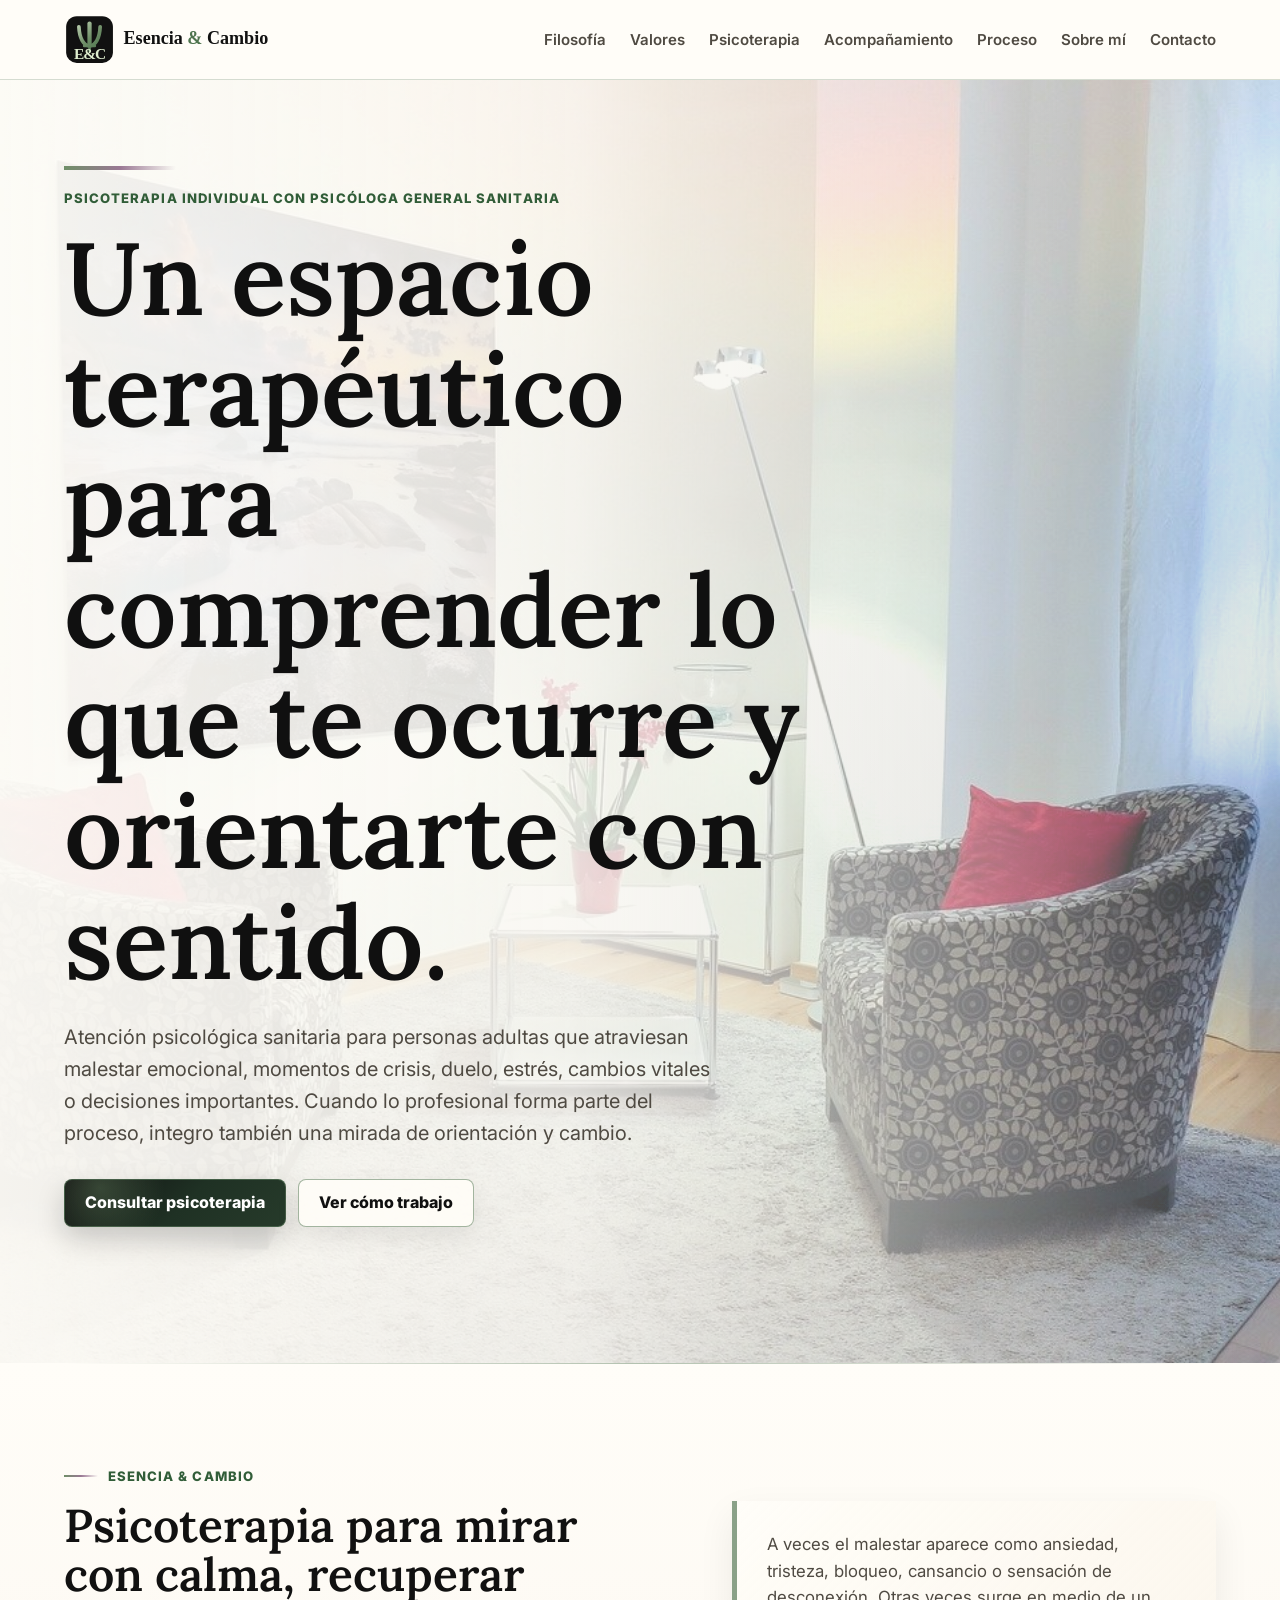
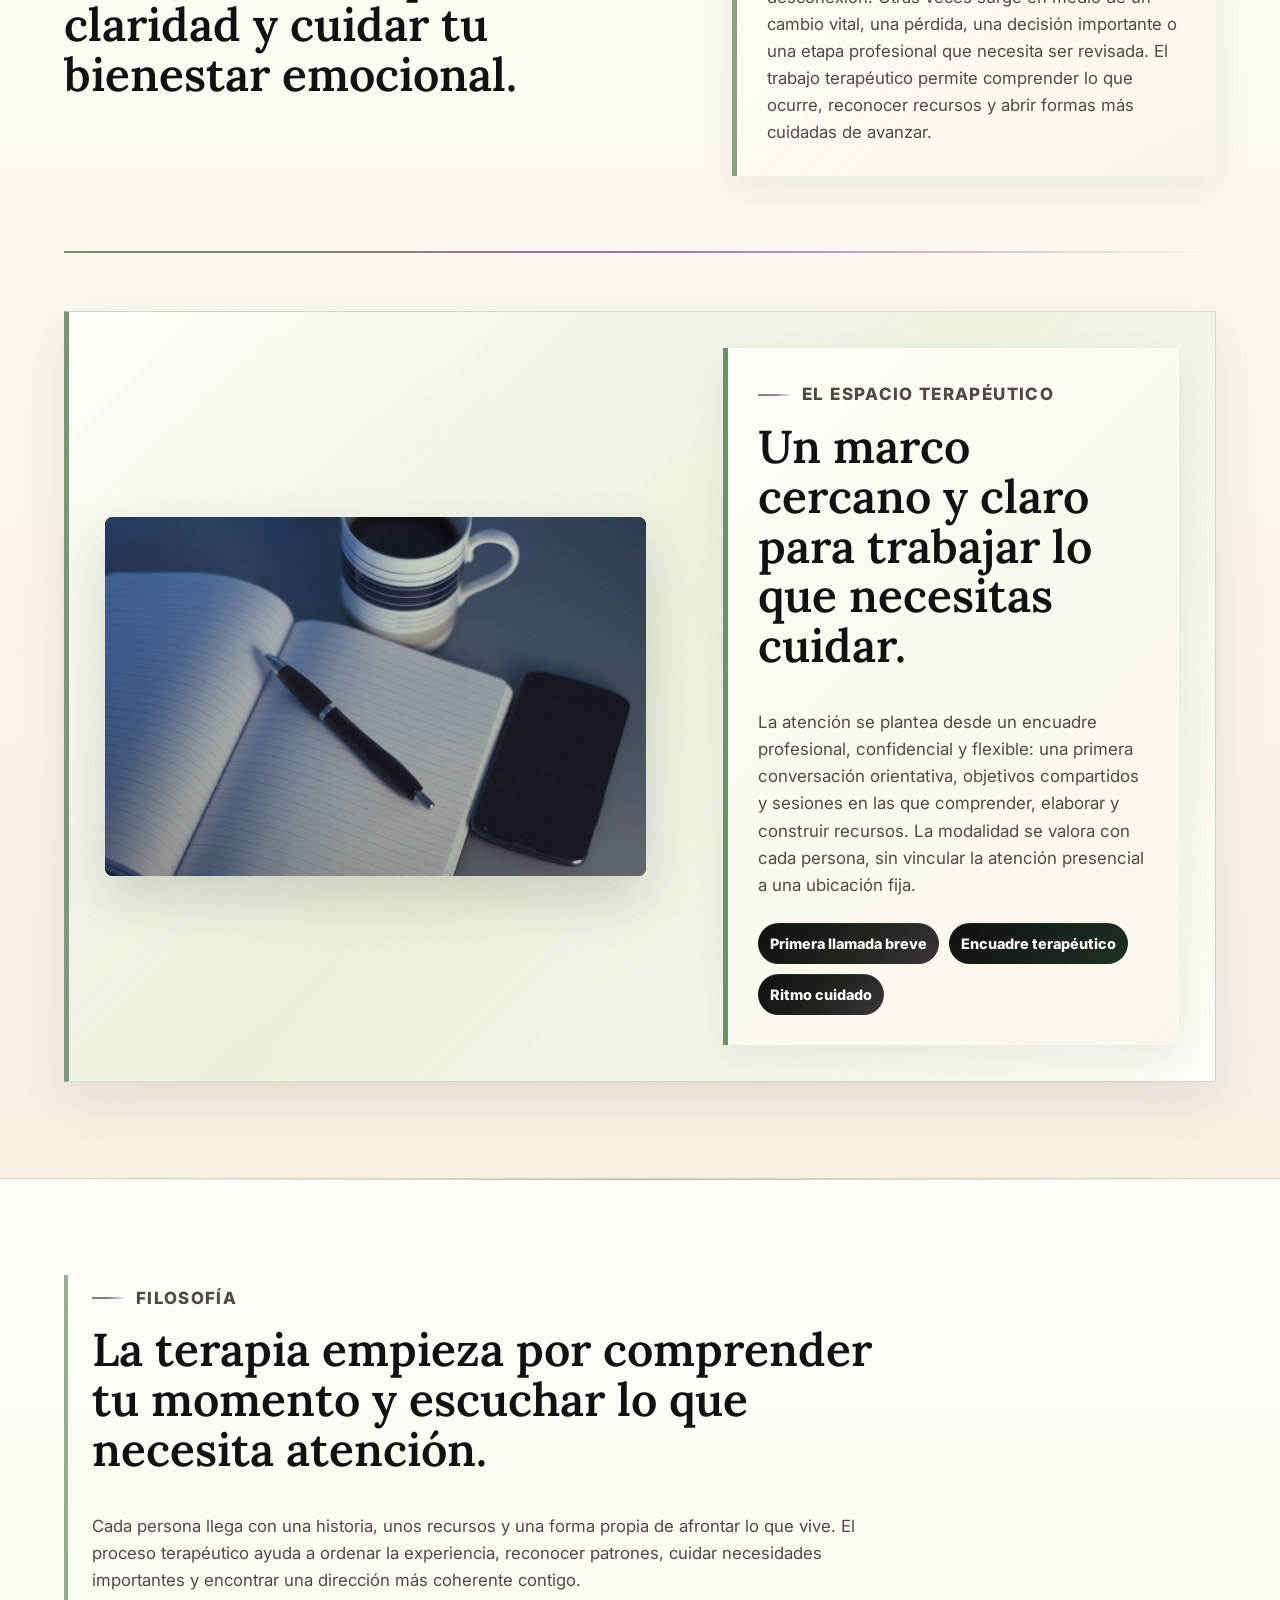
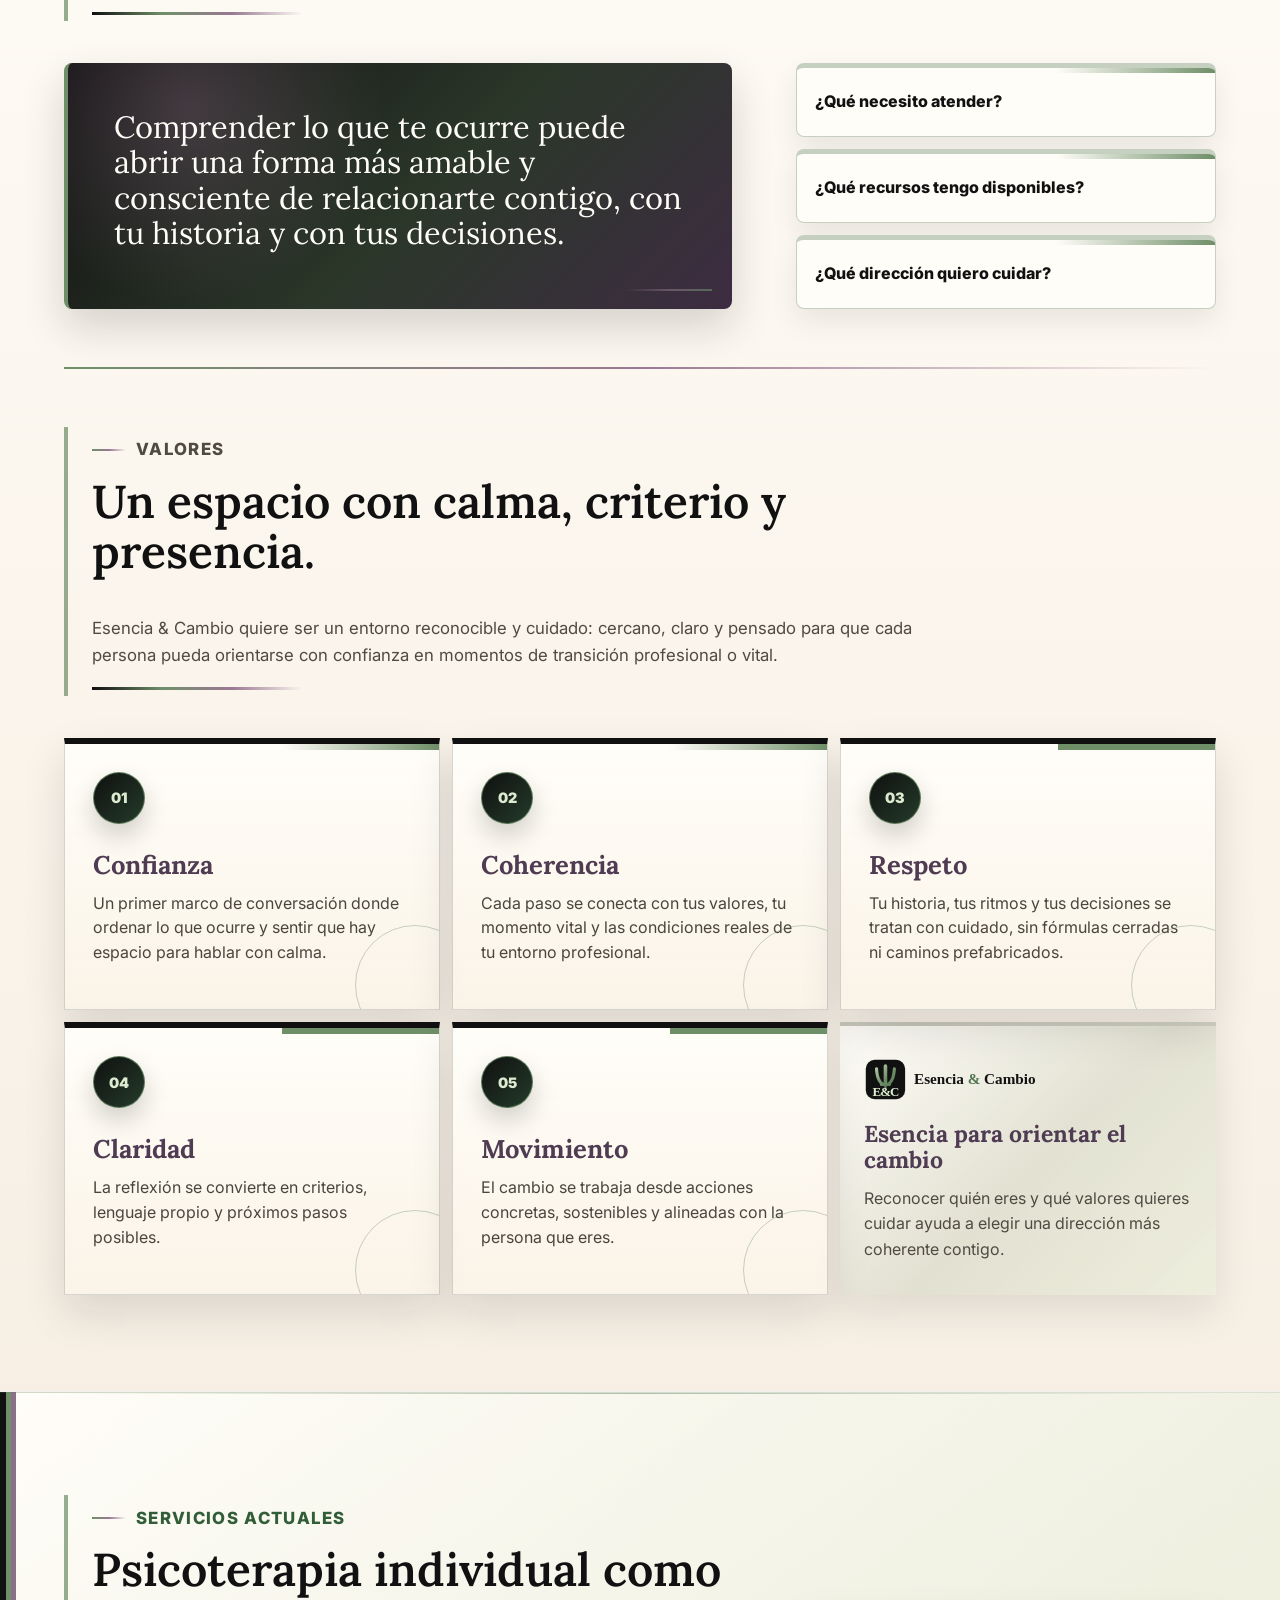
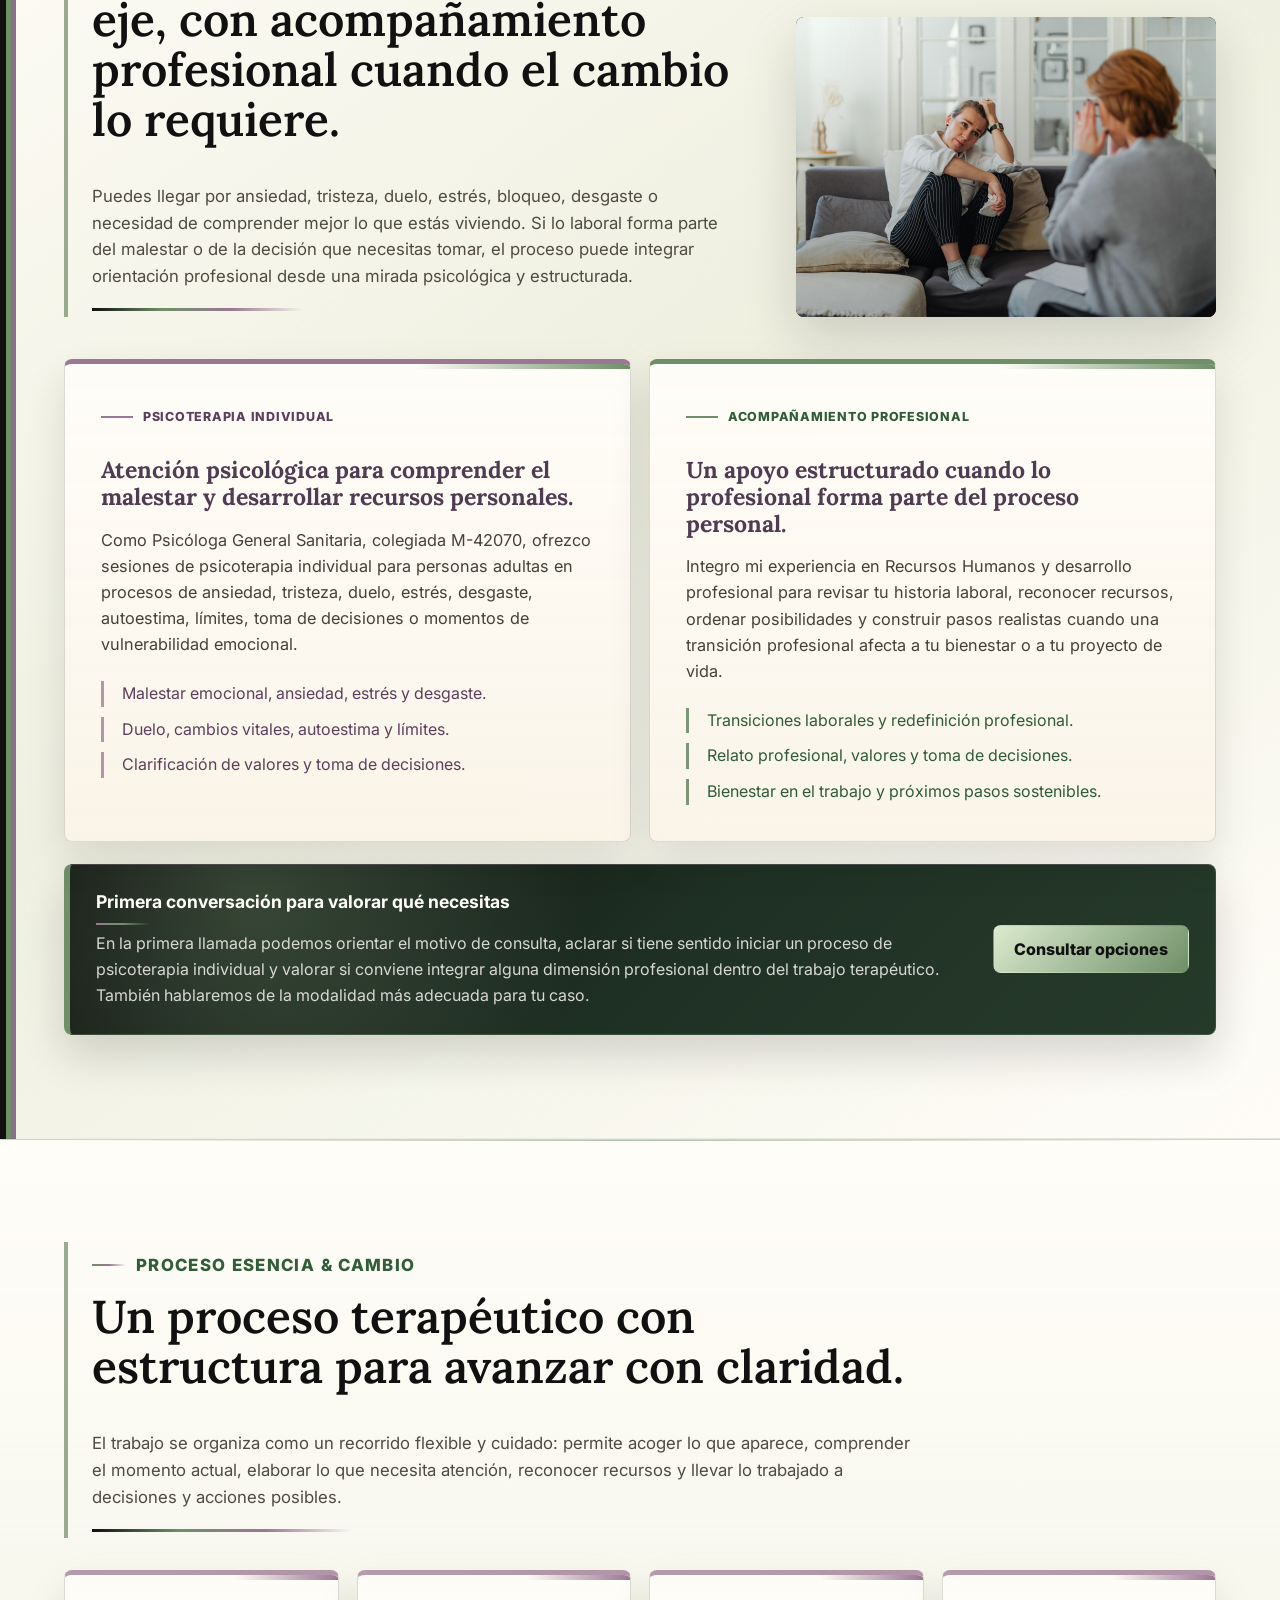
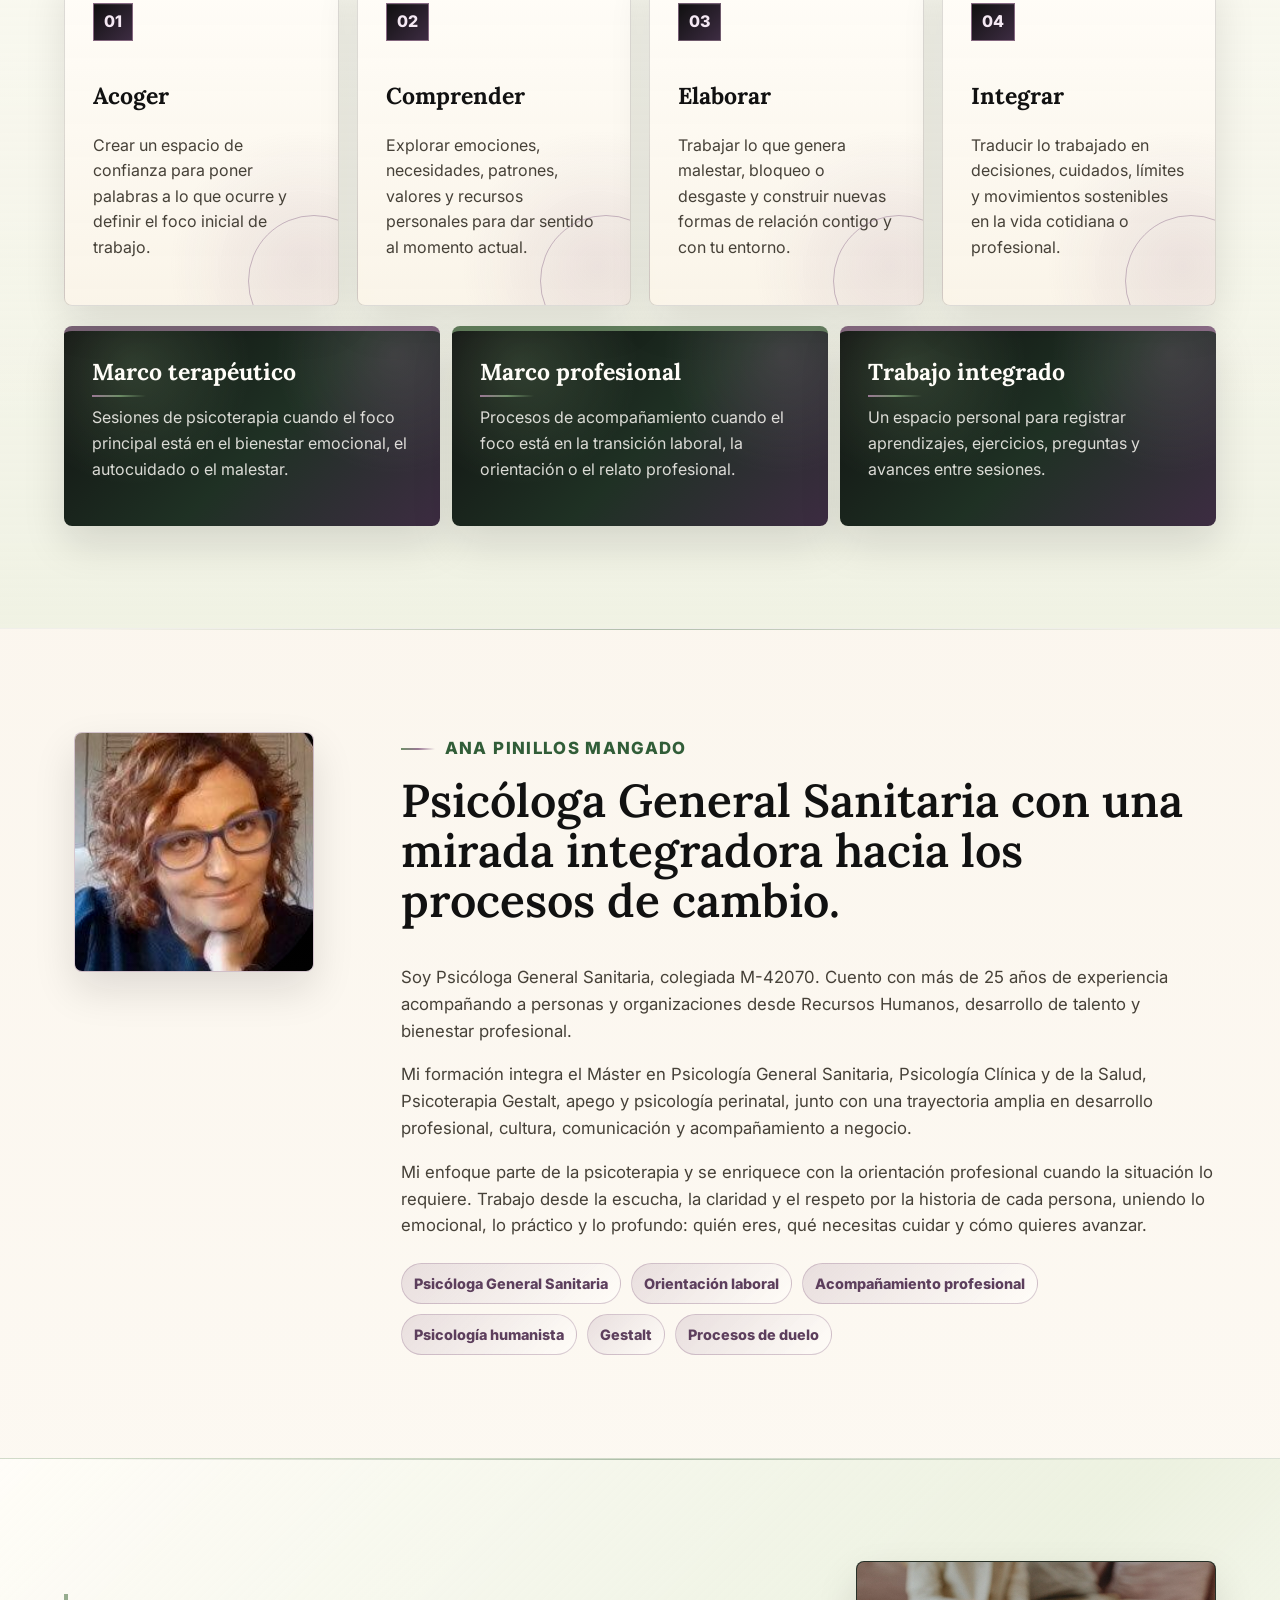
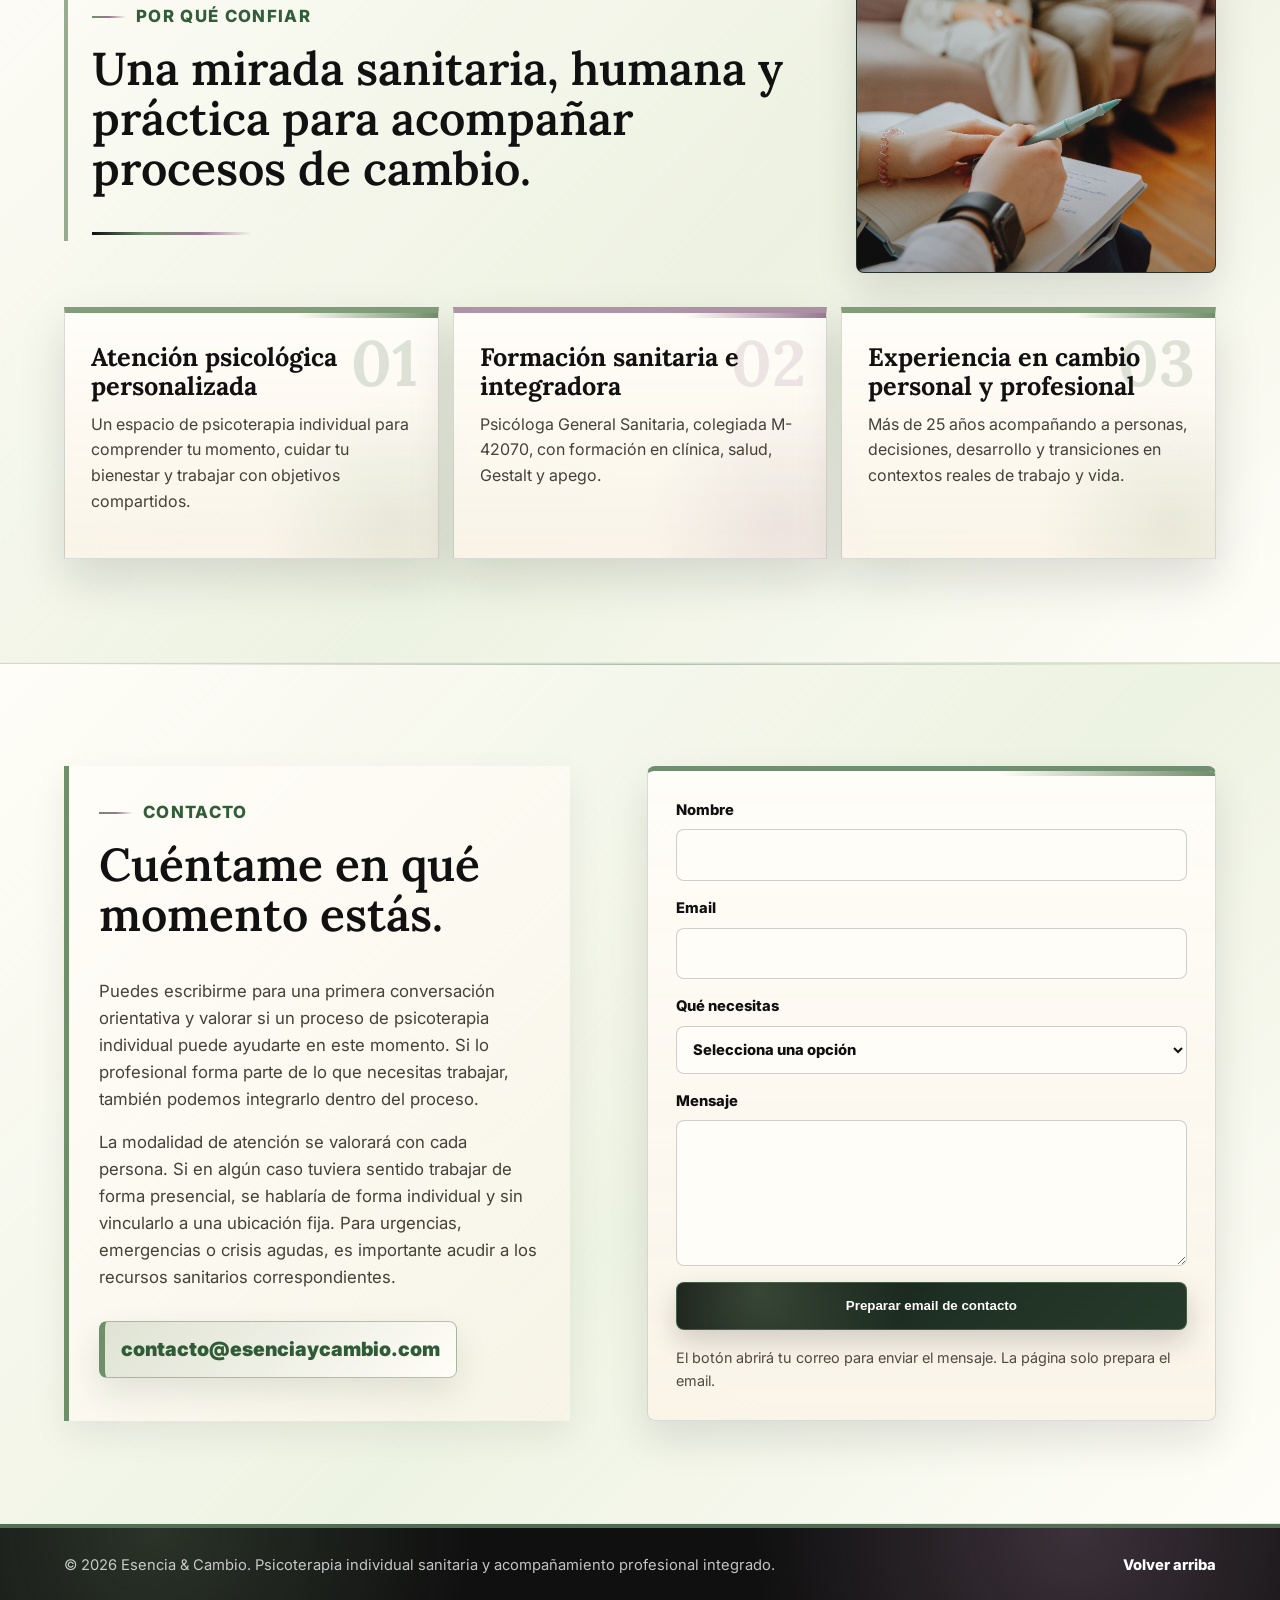
==== commit 8ab1fda7: "Actualización index de web eje sanitario" ====
--- a/index.html
+++ b/index.html
@@ -5,9 +5,9 @@
     <meta name="viewport" content="width=device-width, initial-scale=1" />
     <meta
       name="description"
-      content="Esencia & Cambio: psicoterapia individual con Psicóloga General Sanitaria, acompañamiento psicológico, coaching y orientación profesional para procesos de cambio, bienestar y transición laboral."
+      content="Esencia & Cambio: psicoterapia individual con Psicóloga General Sanitaria para procesos de malestar emocional, crisis vitales, duelo, estrés, toma de decisiones y cambios personales o profesionales."
     />
-    <title>Esencia & Cambio | Psicoterapia y acompañamiento profesional</title>
+    <title>Esencia & Cambio | Psicoterapia individual sanitaria</title>
     <link rel="preconnect" href="https://fonts.googleapis.com" />
     <link rel="preconnect" href="https://fonts.gstatic.com" crossorigin />
     <link
@@ -45,16 +45,16 @@
           <img src="images/foto-consulta-psicoterapia.jpg" alt="" />
         </div>
         <div class="hero-content">
-          <p class="eyebrow">Psicoterapia sanitaria, acompañamiento emocional y orientación profesional</p>
-          <h1 id="hero-title">Volver a tu esencia para moverte con sentido.</h1>
+          <p class="eyebrow">Psicoterapia individual con Psicóloga General Sanitaria</p>
+          <h1 id="hero-title">Un espacio terapéutico para comprender lo que te ocurre y orientarte con sentido.</h1>
           <p class="hero-copy">
-            Un espacio cercano para personas que están en un momento de cambio laboral,
-            búsqueda de rumbo o redefinición vital. Siendo tú, con más claridad,
-            recursos y dirección.
+            Atención psicológica sanitaria para personas adultas que atraviesan malestar emocional,
+            momentos de crisis, duelo, estrés, cambios vitales o decisiones importantes. Cuando lo
+            profesional forma parte del proceso, integro también una mirada de orientación y cambio.
           </p>
           <div class="hero-actions">
-            <a class="button primary" href="#contacto">Pedir una primera conversación</a>
-            <a class="button secondary" href="#servicios">Ver servicios</a>
+            <a class="button primary" href="#contacto">Consultar psicoterapia</a>
+            <a class="button secondary" href="#servicios">Ver cómo trabajo</a>
           </div>
         </div>
 
@@ -63,12 +63,12 @@
       <section class="intro section sheet" aria-labelledby="intro-title">
         <div class="section-kicker">Esencia & Cambio</div>
         <div class="intro-grid">
-          <h2 id="intro-title">Un espacio para reconocer tus recursos antes de decidir hacia dónde ir.</h2>
-          <p>
-            A veces el cambio llega desde fuera: una reorganización, una pérdida de empleo,
-            una sensación de desgaste o la intuición de que el trabajo pide una nueva mirada.
-            El punto de partida está en reconocer tus valores, tus fortalezas y las condiciones
-            que necesitas para construir un camino más propio.
+          <h2 id="intro-title">Psicoterapia para mirar con calma, recuperar claridad y cuidar tu bienestar emocional.</h2>
+          <p>
+            A veces el malestar aparece como ansiedad, tristeza, bloqueo, cansancio o sensación de
+            desconexión. Otras veces surge en medio de un cambio vital, una pérdida, una decisión
+            importante o una etapa profesional que necesita ser revisada. El trabajo terapéutico
+            permite comprender lo que ocurre, reconocer recursos y abrir formas más cuidadas de avanzar.
           </p>
         </div>
 
@@ -79,18 +79,18 @@
             <img src="images/foto-cuaderno-proceso.jpg" alt="Cuaderno de trabajo, café y teléfono para una sesión de acompañamiento" />
           </figure>
           <div class="workspace-copy">
-            <p class="section-kicker">El espacio</p>
-            <h2 id="workspace-title">Una pausa para ordenar, decidir y volver a tomar dirección.</h2>
-            <p>
-              La modalidad de atención se valora con cada persona para crear un marco flexible y cuidado:
-              una primera llamada, un marco claro de trabajo y sesiones en las que pensar con
-              calma sin perder de vista los próximos pasos. Si más adelante una persona necesita
-              atención presencial, se buscará la opción más adecuada en ese momento.
+            <p class="section-kicker">El espacio terapéutico</p>
+            <h2 id="workspace-title">Un marco cercano y claro para trabajar lo que necesitas cuidar.</h2>
+            <p>
+              La atención se plantea desde un encuadre profesional, confidencial y flexible:
+              una primera conversación orientativa, objetivos compartidos y sesiones en las que
+              comprender, elaborar y construir recursos. La modalidad se valora con cada persona,
+              sin vincular la atención presencial a una ubicación fija.
             </p>
             <div class="workspace-points">
               <span>Primera llamada breve</span>
-              <span>Modalidad flexible</span>
-              <span>Ritmo adaptado</span>
+              <span>Encuadre terapéutico</span>
+              <span>Ritmo cuidado</span>
             </div>
           </div>
         </div>
@@ -99,22 +99,22 @@
       <section class="section philosophy sheet" id="filosofia" aria-labelledby="philosophy-title">
         <div class="section-heading">
           <p class="section-kicker">Filosofía</p>
-          <h2 id="philosophy-title">Antes de insistir en cambiar, conviene mirar desde dónde lo hacemos.</h2>
-          <p>
-            Muchas veces empezamos un proceso con una lista de objetivos: cambiar de trabajo,
-            de hábitos, de rumbo o incluso de vida. Cuando esas metas se alejan de algo propio,
-            suelen diluirse pronto y dejar una sensación de frustración o desgaste.
+          <h2 id="philosophy-title">La terapia empieza por comprender tu momento y escuchar lo que necesita atención.</h2>
+          <p>
+            Cada persona llega con una historia, unos recursos y una forma propia de afrontar lo
+            que vive. El proceso terapéutico ayuda a ordenar la experiencia, reconocer patrones,
+            cuidar necesidades importantes y encontrar una dirección más coherente contigo.
           </p>
         </div>
         <div class="quote-row">
           <blockquote>
-            El verdadero punto de partida puede estar en comprender mejor qué sentido
-            tiene para nosotros el cambio.
+            Comprender lo que te ocurre puede abrir una forma más amable y consciente
+            de relacionarte contigo, con tu historia y con tus decisiones.
           </blockquote>
           <div class="reflection-list" aria-label="Preguntas de reflexión">
-            <p>¿Qué me mueve de verdad?</p>
-            <p>¿Qué quiero preservar?</p>
-            <p>¿Qué quiero cuidar en esta etapa?</p>
+            <p>¿Qué necesito atender?</p>
+            <p>¿Qué recursos tengo disponibles?</p>
+            <p>¿Qué dirección quiero cuidar?</p>
           </div>
         </div>
 
@@ -169,11 +169,12 @@
         <div class="services-layout">
           <div class="section-heading">
             <p class="section-kicker">Servicios actuales</p>
-            <h2 id="services-title">Psicoterapia y acompañamiento profesional con una misma mirada.</h2>
-            <p>
-              Puedes llegar por malestar, desgaste o necesidad de cuidado emocional; también por
-              una transición laboral, una búsqueda de rumbo o una decisión profesional importante.
-              En ambos casos, el trabajo se adapta a tu momento y a lo que necesitas.
+            <h2 id="services-title">Psicoterapia individual como eje, con acompañamiento profesional cuando el cambio lo requiere.</h2>
+            <p>
+              Puedes llegar por ansiedad, tristeza, duelo, estrés, bloqueo, desgaste o necesidad
+              de comprender mejor lo que estás viviendo. Si lo laboral forma parte del malestar o
+              de la decisión que necesitas tomar, el proceso puede integrar orientación profesional
+              desde una mirada psicológica y estructurada.
             </p>
           </div>
           <figure class="section-photo small">
@@ -184,43 +185,43 @@
         <div class="service-duo">
           <article class="service-card" id="terapia">
             <span class="service-tag">Psicoterapia individual</span>
-            <h3>Un espacio terapéutico para cuidar lo que te ocurre y encontrar nuevas formas de afrontarlo.</h3>
-            <p>
-              Como Psicóloga General Sanitaria, colegiada M-42070, ofrezco sesiones de psicoterapia individual para
-              acompañar procesos de cambio, estrés, desgaste, autocuidado, límites, toma de
-              decisiones y momentos de vulnerabilidad emocional.
+            <h3>Atención psicológica para comprender el malestar y desarrollar recursos personales.</h3>
+            <p>
+              Como Psicóloga General Sanitaria, colegiada M-42070, ofrezco sesiones de psicoterapia
+              individual para personas adultas en procesos de ansiedad, tristeza, duelo, estrés,
+              desgaste, autoestima, límites, toma de decisiones o momentos de vulnerabilidad emocional.
             </p>
             <ul class="service-list">
-              <li>Transiciones vitales y profesionales.</li>
-              <li>Estrés, desgaste, límites y autocuidado.</li>
+              <li>Malestar emocional, ansiedad, estrés y desgaste.</li>
+              <li>Duelo, cambios vitales, autoestima y límites.</li>
               <li>Clarificación de valores y toma de decisiones.</li>
             </ul>
           </article>
 
           <article class="service-card" id="acompanamiento">
             <span class="service-tag">Acompañamiento profesional</span>
-            <h3>Un proceso estructurado para orientarte, recuperar claridad y moverte con sentido.</h3>
-            <p>
-              Trabajo contigo para revisar tu historia profesional, reconocer recursos,
-              traducir tu experiencia a nuevas posibilidades y construir próximos pasos realistas,
-              sostenibles y alineados con tus valores.
+            <h3>Un apoyo estructurado cuando lo profesional forma parte del proceso personal.</h3>
+            <p>
+              Integro mi experiencia en Recursos Humanos y desarrollo profesional para revisar tu
+              historia laboral, reconocer recursos, ordenar posibilidades y construir pasos realistas
+              cuando una transición profesional afecta a tu bienestar o a tu proyecto de vida.
             </p>
             <ul class="service-list">
-              <li>Claridad y propósito profesional.</li>
-              <li>Reorientación laboral y relato profesional.</li>
-              <li>Bienestar en el trabajo y nuevas oportunidades.</li>
+              <li>Transiciones laborales y redefinición profesional.</li>
+              <li>Relato profesional, valores y toma de decisiones.</li>
+              <li>Bienestar en el trabajo y próximos pasos sostenibles.</li>
             </ul>
           </article>
         </div>
 
         <div class="access-strip">
           <div>
-            <h3>Primera conversación para elegir el marco adecuado</h3>
-            <p>
-              En la primera llamada podemos valorar si tiene más sentido un proceso terapéutico,
-              un acompañamiento profesional o un espacio que integre ambas necesidades con cuidado.
-              También podemos hablar de la modalidad más adecuada para tu caso, online o presencial
-              cuando sea necesario y posible.
+            <h3>Primera conversación para valorar qué necesitas</h3>
+            <p>
+              En la primera llamada podemos orientar el motivo de consulta, aclarar si tiene sentido
+              iniciar un proceso de psicoterapia individual y valorar si conviene integrar alguna
+              dimensión profesional dentro del trabajo terapéutico. También hablaremos de la modalidad
+              más adecuada para tu caso.
             </p>
           </div>
           <a class="button dark" href="#contacto">Consultar opciones</a>
@@ -230,33 +231,33 @@
       <section class="section process" id="proceso" aria-labelledby="process-title">
         <div class="section-heading compact">
           <p class="section-kicker">Proceso Esencia & Cambio</p>
-          <h2 id="process-title">Profundidad con estructura para convertir la reflexión en movimiento.</h2>
-          <p>
-            El proceso se organiza como un recorrido flexible: permite comprender el momento
-            actual, cuidar lo que aparece, reconectar con valores y capacidades, abrir nuevas
-            posibilidades y llevarlas a decisiones concretas.
+          <h2 id="process-title">Un proceso terapéutico con estructura para avanzar con claridad.</h2>
+          <p>
+            El trabajo se organiza como un recorrido flexible y cuidado: permite acoger lo que
+            aparece, comprender el momento actual, elaborar lo que necesita atención, reconocer
+            recursos y llevar lo trabajado a decisiones y acciones posibles.
           </p>
         </div>
         <div class="phase-grid" aria-label="Fases del proceso Esencia y Cambio">
           <article>
             <span>01</span>
+            <h3>Acoger</h3>
+            <p>Crear un espacio de confianza para poner palabras a lo que ocurre y definir el foco inicial de trabajo.</p>
+          </article>
+          <article>
+            <span>02</span>
             <h3>Comprender</h3>
-            <p>Crear una pausa para observar el momento actual, ordenar lo que ocurre y pasar del automatismo a la conciencia.</p>
-          </article>
-          <article>
-            <span>02</span>
-            <h3>Reconectar</h3>
-            <p>Explorar identidad profesional, valores, fortalezas, necesidades y sentido personal-profesional.</p>
+            <p>Explorar emociones, necesidades, patrones, valores y recursos personales para dar sentido al momento actual.</p>
           </article>
           <article>
             <span>03</span>
-            <h3>Redefinir</h3>
-            <p>Abrir posibilidades de cambio, construir criterios de decisión y mirar la transición desde la oportunidad.</p>
+            <h3>Elaborar</h3>
+            <p>Trabajar lo que genera malestar, bloqueo o desgaste y construir nuevas formas de relación contigo y con tu entorno.</p>
           </article>
           <article>
             <span>04</span>
             <h3>Integrar</h3>
-            <p>Traducir lo trabajado en decisiones, acciones y movimientos sostenibles en la vida profesional.</p>
+            <p>Traducir lo trabajado en decisiones, cuidados, límites y movimientos sostenibles en la vida cotidiana o profesional.</p>
           </article>
         </div>
         <div class="method-strip">
@@ -281,7 +282,7 @@
         </figure>
         <div>
           <p class="section-kicker">Ana Pinillos Mangado</p>
-          <h2 id="about-title">Psicóloga General Sanitaria, orientadora y acompañante en procesos de cambio.</h2>
+          <h2 id="about-title">Psicóloga General Sanitaria con una mirada integradora hacia los procesos de cambio.</h2>
           <p>
             Soy Psicóloga General Sanitaria, colegiada M-42070. Cuento con más de 25 años de
             experiencia acompañando a personas y organizaciones desde Recursos Humanos, desarrollo
@@ -293,15 +294,15 @@
             amplia en desarrollo profesional, cultura, comunicación y acompañamiento a negocio.
           </p>
           <p>
-            Mi enfoque une psicología, orientación laboral, coaching y una mirada humanista:
-            trabajo desde la escucha, la claridad y el respeto por la historia de cada persona,
-            uniendo lo práctico con lo profundo: quién eres, qué valoras y cómo quieres cuidarte
-            y moverte.
+            Mi enfoque parte de la psicoterapia y se enriquece con la orientación profesional cuando
+            la situación lo requiere. Trabajo desde la escucha, la claridad y el respeto por la historia
+            de cada persona, uniendo lo emocional, lo práctico y lo profundo: quién eres, qué necesitas
+            cuidar y cómo quieres avanzar.
           </p>
           <div class="credentials">
             <span>Psicóloga General Sanitaria</span>
             <span>Orientación laboral</span>
-            <span>Coaching profesional</span>
+            <span>Acompañamiento profesional</span>
             <span>Psicología humanista</span>
             <span>Gestalt</span>
             <span>Procesos de duelo</span>
@@ -314,7 +315,7 @@
         <div class="trust-intro">
           <div class="section-heading compact">
             <p class="section-kicker">Por qué confiar</p>
-            <h2 id="trust-title">Una mirada que une experiencia profesional, psicología y dirección práctica.</h2>
+            <h2 id="trust-title">Una mirada sanitaria, humana y práctica para acompañar procesos de cambio.</h2>
           </div>
           <figure class="trust-photo">
             <img src="images/foto-cuaderno-terapia.jpg" alt="Cuaderno de trabajo en un contexto terapéutico" />
@@ -322,16 +323,16 @@
         </div>
         <div class="trust-grid">
           <article>
-            <h3>Experiencia con personas y organizaciones</h3>
-            <p>Más de 25 años acompañando talento, decisiones profesionales, desarrollo y cambios en contextos reales de trabajo.</p>
+            <h3>Atención psicológica personalizada</h3>
+            <p>Un espacio de psicoterapia individual para comprender tu momento, cuidar tu bienestar y trabajar con objetivos compartidos.</p>
           </article>
           <article>
             <h3>Formación sanitaria e integradora</h3>
             <p>Psicóloga General Sanitaria, colegiada M-42070, con formación en clínica, salud, Gestalt y apego.</p>
           </article>
           <article>
-            <h3>Proceso claro y personalizado</h3>
-            <p>Primera llamada, objetivos compartidos, frecuencia acordada y herramientas que te ayudan a construir criterio propio.</p>
+            <h3>Experiencia en cambio personal y profesional</h3>
+            <p>Más de 25 años acompañando a personas, decisiones, desarrollo y transiciones en contextos reales de trabajo y vida.</p>
           </article>
         </div>
       </section>
@@ -341,8 +342,9 @@
           <p class="section-kicker">Contacto</p>
           <h2 id="contact-title">Cuéntame en qué momento estás.</h2>
           <p>
-            Puedes escribirme para una primera conversación orientativa, consultar opciones de
-            psicoterapia individual, acompañamiento psicológico u orientación profesional.
+            Puedes escribirme para una primera conversación orientativa y valorar si un proceso de
+            psicoterapia individual puede ayudarte en este momento. Si lo profesional forma parte de
+            lo que necesitas trabajar, también podemos integrarlo dentro del proceso.
           </p>
           <p>
             La modalidad de atención se valorará con cada persona. Si en algún caso tuviera sentido
@@ -369,9 +371,9 @@
             <select name="subject" required>
               <option value="">Selecciona una opción</option>
               <option>Psicoterapia individual</option>
-              <option>Acompañamiento profesional</option>
-              <option>Reorientación profesional</option>
-              <option>Bienestar en el trabajo</option>
+              <option>Malestar emocional o crisis vital</option>
+              <option>Duelo, estrés o desgaste</option>
+              <option>Acompañamiento profesional dentro del proceso</option>
 
             </select>
           </label>
@@ -388,7 +390,7 @@
     </main>
 
     <footer class="site-footer">
-      <p>© <span data-year></span> Esencia & Cambio. Psicoterapia y acompañamiento profesional.</p>
+      <p>© <span data-year></span> Esencia & Cambio. Psicoterapia individual sanitaria y acompañamiento profesional integrado.</p>
       <a href="#inicio">Volver arriba</a>
     </footer>
 
@@ -415,3 +417,5 @@
 
 
 
+
+
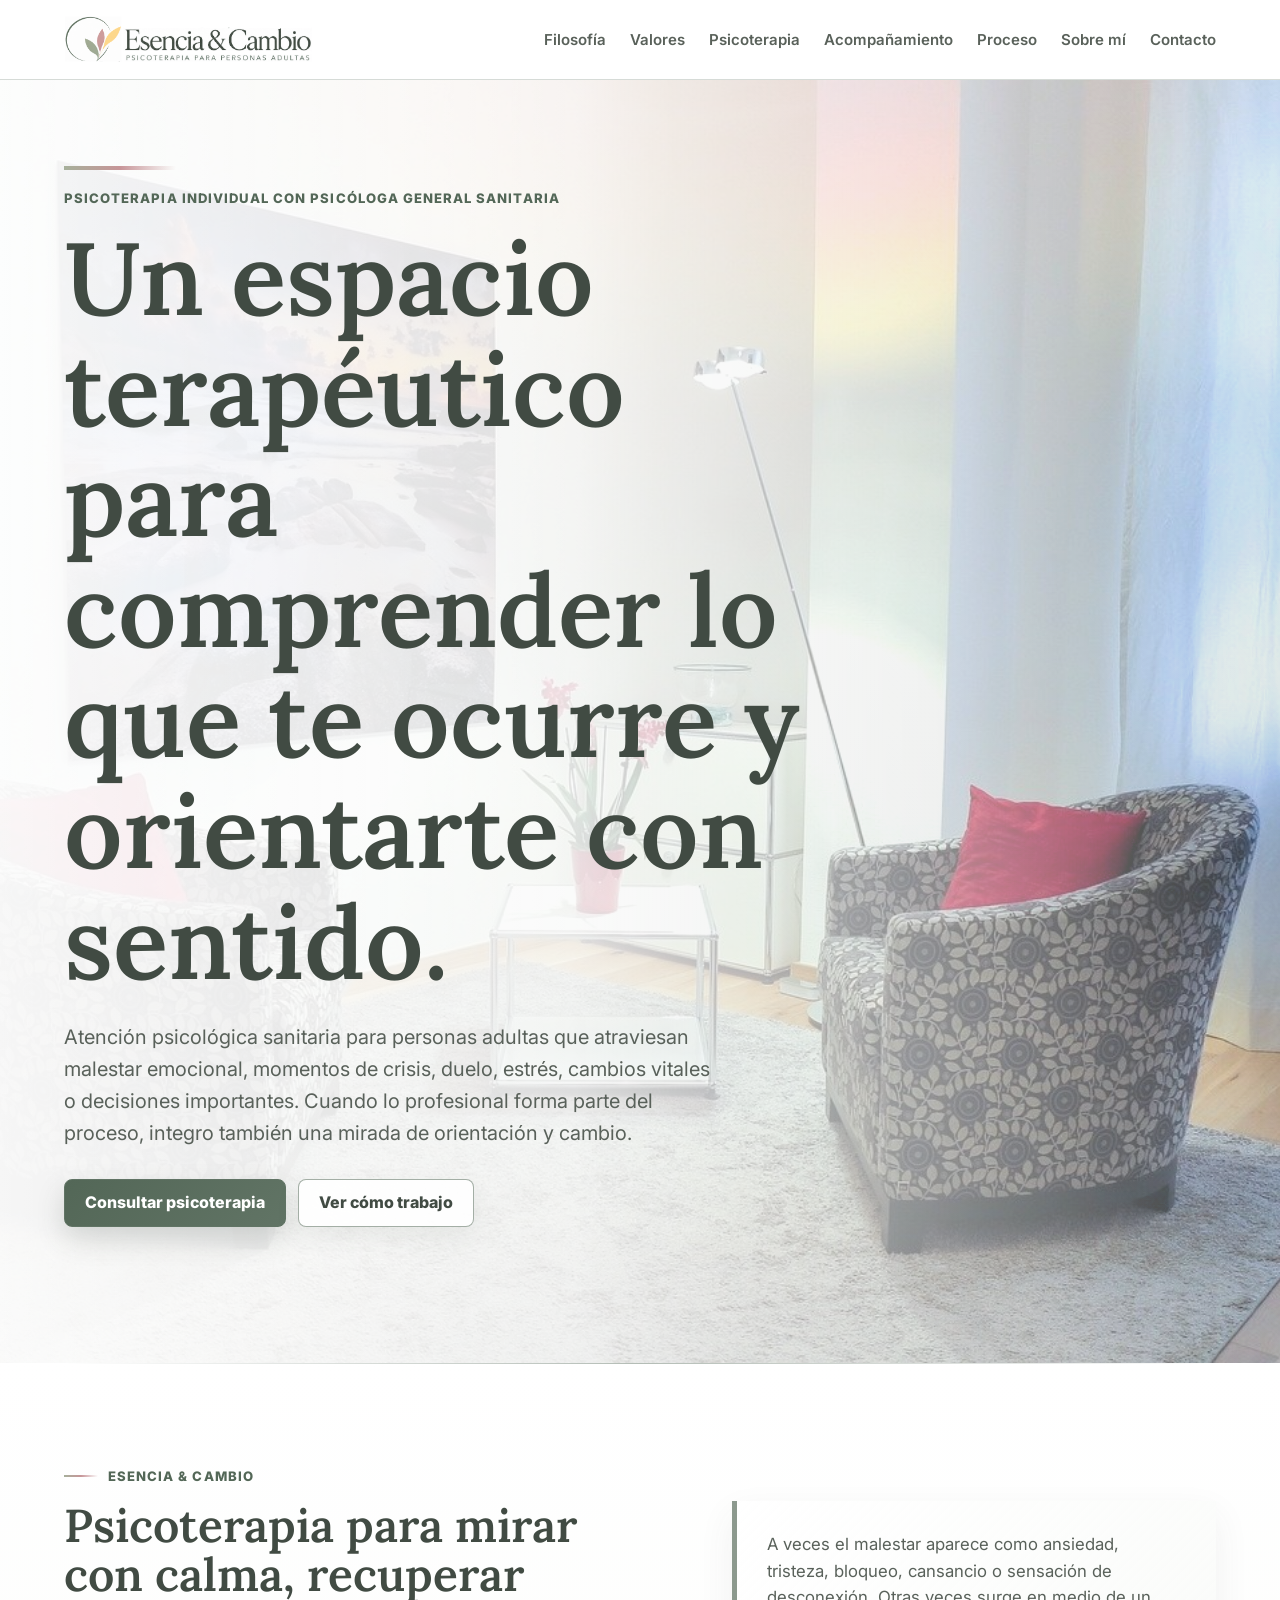
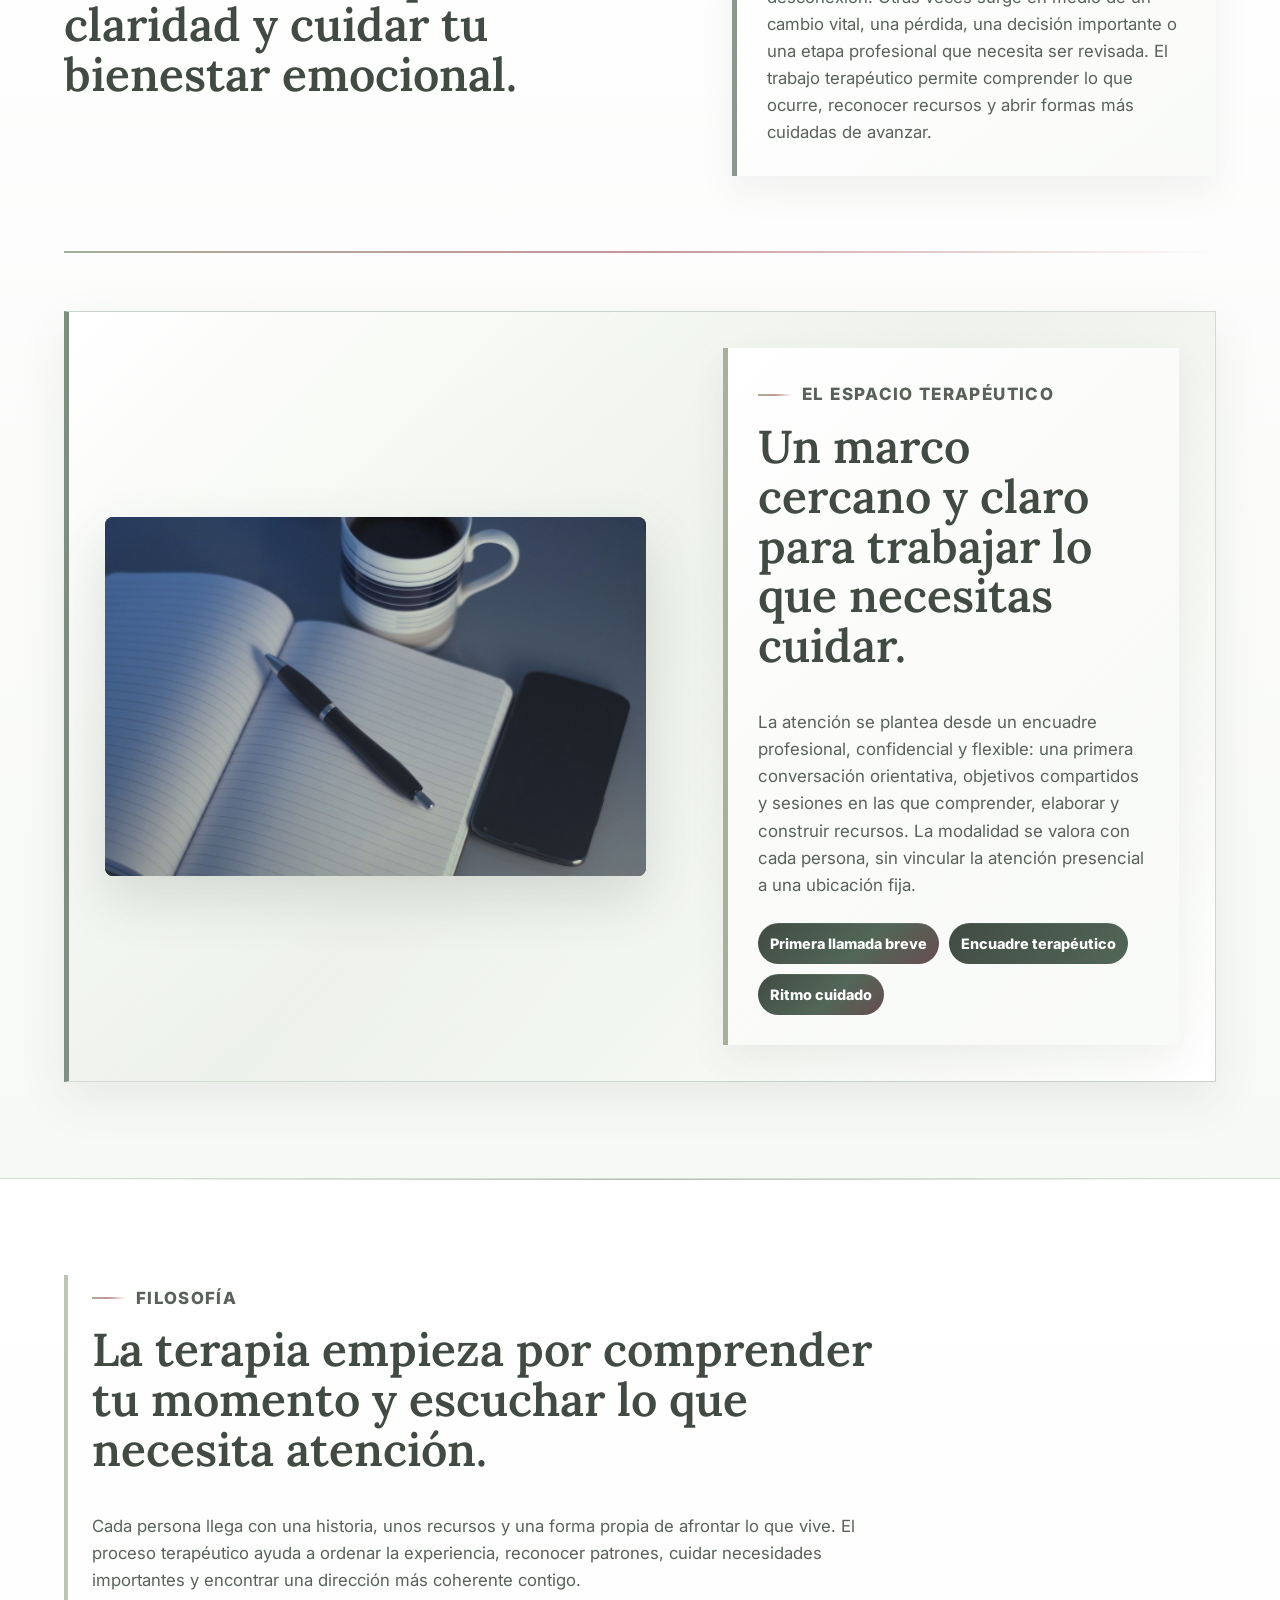
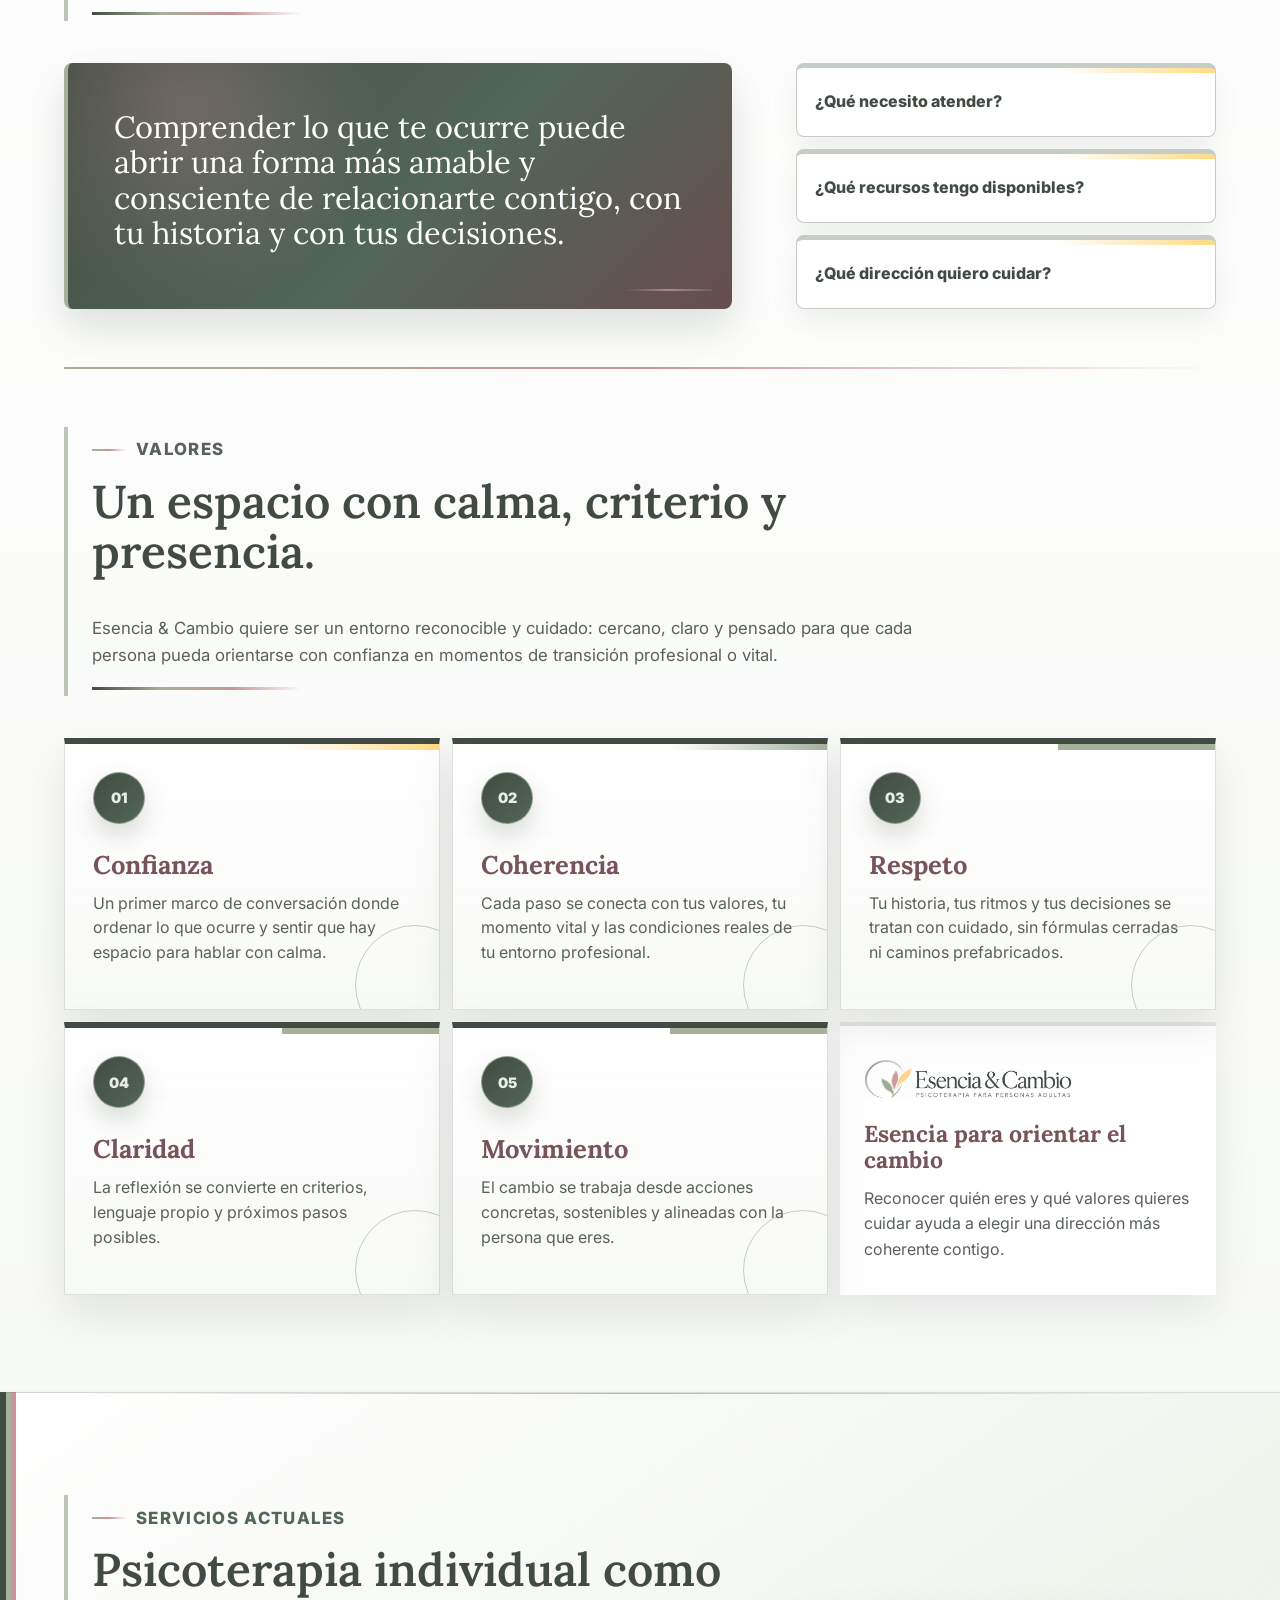
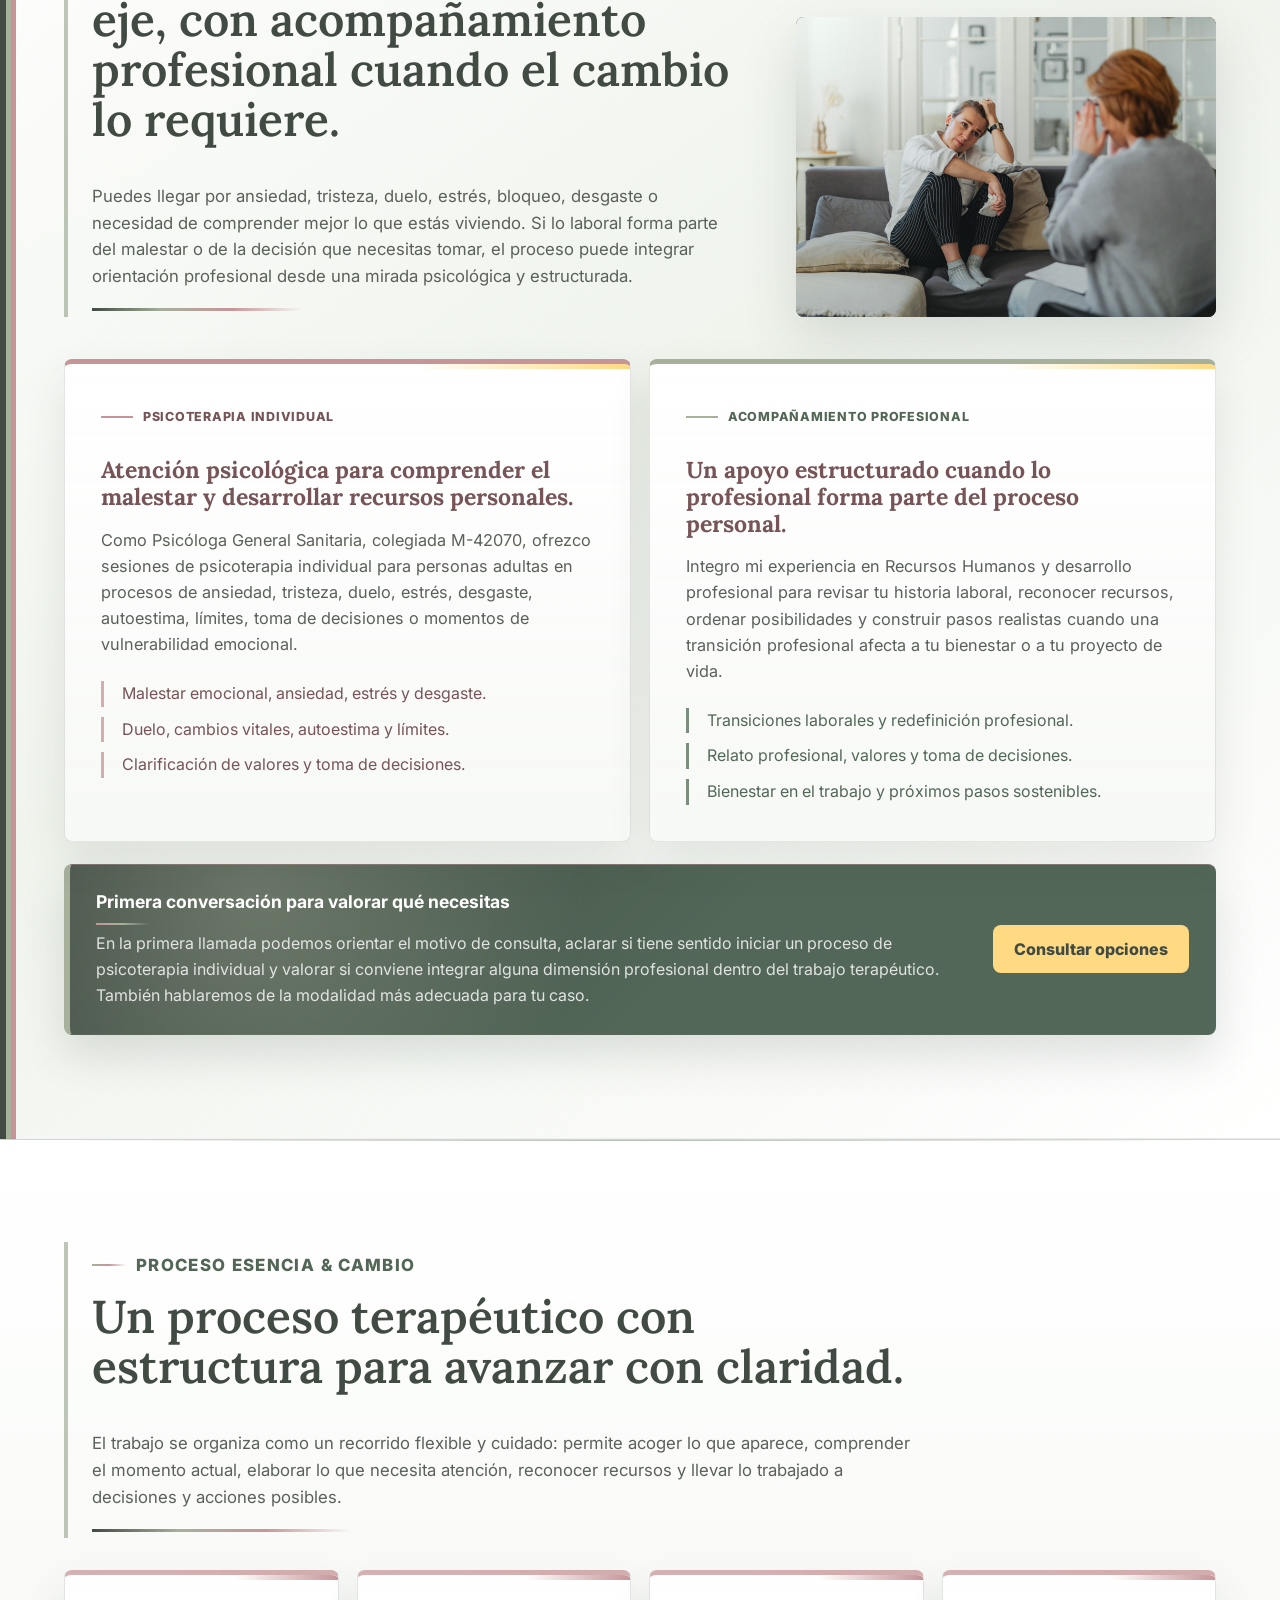
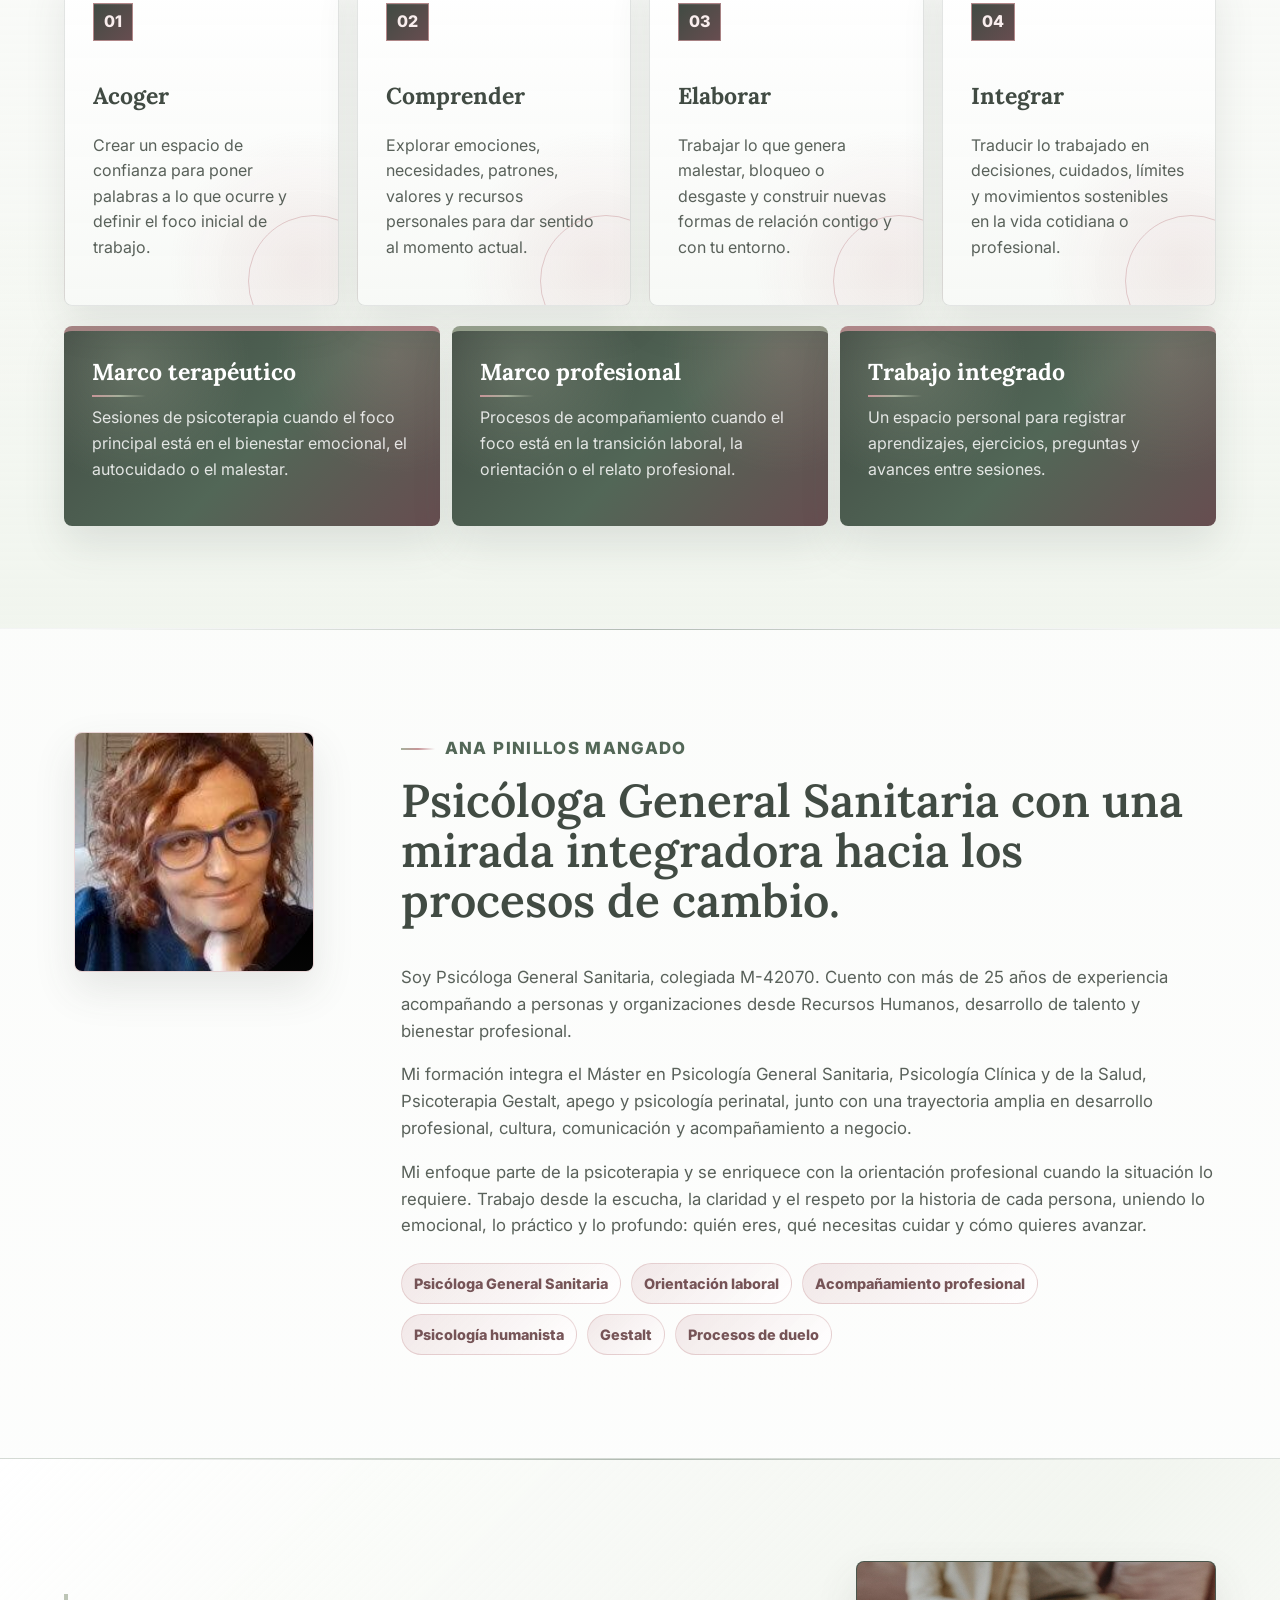
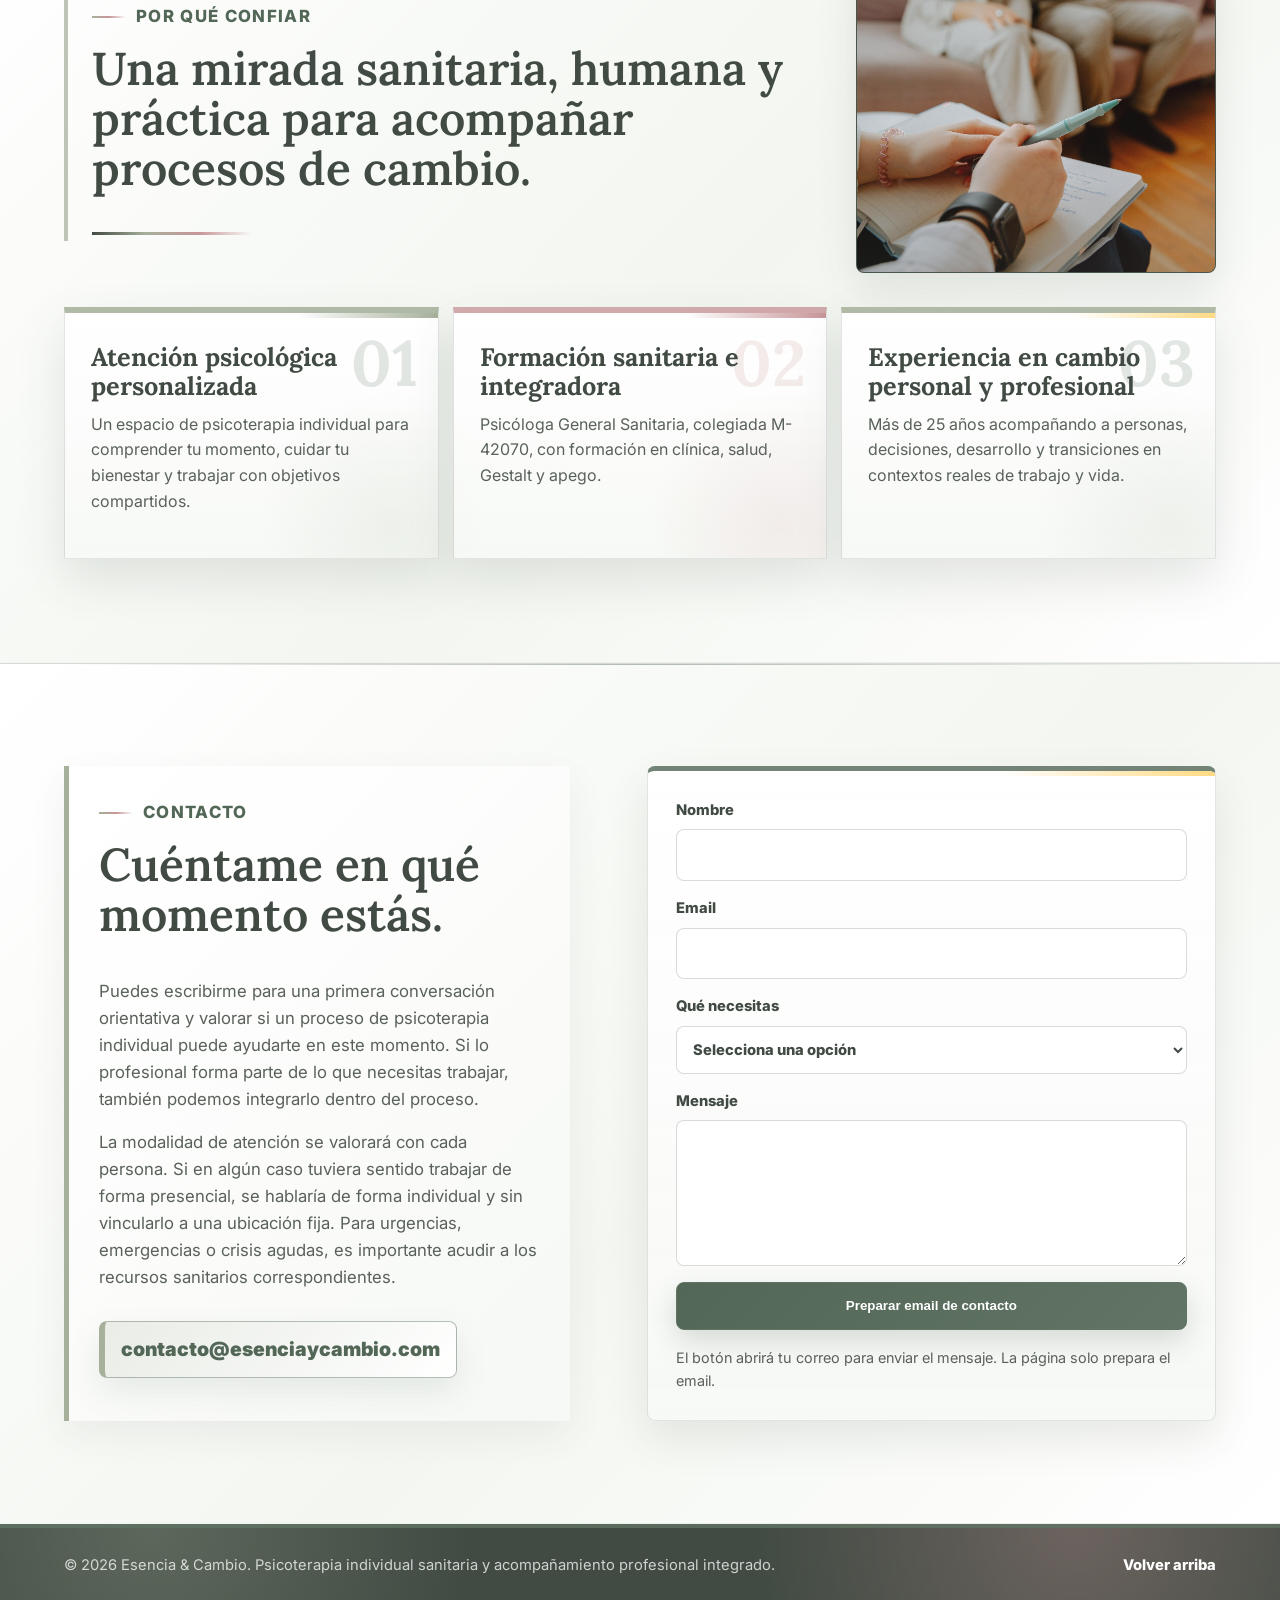
==== commit 55a0556c: "Actualiza identidad visual de Esencia & Cambio" ====
--- a/index.html
+++ b/index.html
@@ -14,13 +14,13 @@
       href="https://fonts.googleapis.com/css2?family=Inter:wght@400;500;600;700&family=Lora:wght@500;600&display=swap"
       rel="stylesheet"
     />
-    <link rel="icon" href="images/logo-ec-psi-icono.svg" type="image/svg+xml" />
-    <link rel="stylesheet" href="css/styles.css?v=20260728-github-pages" />
+    <link rel="icon" href="images/logo-ec-hojas-icono.svg" type="image/svg+xml" />
+    <link rel="stylesheet" href="css/styles-identidad.css?v=20261005" />
   </head>
   <body>
     <header class="site-header" data-header>
       <a class="brand" href="#inicio" aria-label="Ir al inicio">
-        <img class="brand-logo" src="images/logo-ec-web-header-verde.svg" alt="Esencia & Cambio" />
+        <img class="brand-logo" src="images/logo-ec-hojas-horizontal.svg" alt="Esencia & Cambio" />
       </a>
       <button class="menu-toggle" type="button" aria-expanded="false" aria-controls="site-nav">
         <span></span>
@@ -157,7 +157,7 @@
               <p>El cambio se trabaja desde acciones concretas, sostenibles y alineadas con la persona que eres.</p>
             </article>
             <article class="value-logo-card" aria-label="Esencia & Cambio y valores">
-              <img src="images/logo-ec-web-header-verde.svg" alt="Esencia & Cambio" />
+              <img src="images/logo-ec-hojas-horizontal.svg" alt="Esencia & Cambio" />
               <h3>Esencia para orientar el cambio</h3>
               <p>Reconocer quién eres y qué valores quieres cuidar ayuda a elegir una dirección más coherente contigo.</p>
             </article>
@@ -418,4 +418,3 @@
 
 
 
-
--- a/css/styles-identidad.css
+++ b/css/styles-identidad.css
@@ -0,0 +1,2553 @@
+﻿:root {
+  --ink: #414b43;
+  --muted: #59615a;
+  --soft: #eef2ee;
+  --paper: #f7f9f6;
+  --white: #ffffff;
+  --sage: #e8eee3;
+  --aqua: #ffda83;
+  --teal: #536757;
+  --clay: #617465;
+  --gold: #a6b09b;
+  --rose: #fff3d8;
+  --line: rgba(65, 75, 67, 0.14);
+  --shadow: 0 24px 60px rgba(65, 75, 67, 0.12);
+  --radius: 8px;
+  font-family: "Inter", system-ui, -apple-system, BlinkMacSystemFont, "Segoe UI", sans-serif;
+  color: var(--ink);
+  background: var(--paper);
+}
+
+* {
+  box-sizing: border-box;
+}
+
+html {
+  scroll-behavior: smooth;
+}
+
+body {
+  margin: 0;
+  background: var(--paper);
+  color: var(--ink);
+  line-height: 1.6;
+  overflow-x: hidden;
+}
+
+img {
+  display: block;
+  max-width: 100%;
+}
+
+a {
+  color: inherit;
+}
+
+.sr-only {
+  position: absolute;
+  width: 1px;
+  height: 1px;
+  overflow: hidden;
+  clip: rect(0, 0, 0, 0);
+  white-space: nowrap;
+}
+
+.site-header {
+  position: sticky;
+  top: 0;
+  z-index: 20;
+  display: flex;
+  align-items: center;
+  justify-content: space-between;
+  min-height: 72px;
+  padding: 14px clamp(18px, 5vw, 64px);
+  background: rgba(247, 249, 246, 0.94);
+  border-bottom: 1px solid transparent;
+  backdrop-filter: blur(18px);
+  transition: border-color 180ms ease, box-shadow 180ms ease;
+}
+
+.site-header.is-scrolled {
+  border-color: var(--line);
+  box-shadow: 0 10px 30px rgba(65, 75, 67, 0.08);
+}
+
+.brand {
+  display: inline-flex;
+  align-items: center;
+  text-decoration: none;
+  font-weight: 700;
+  letter-spacing: 0;
+}
+
+.brand-logo {
+  display: block;
+  width: clamp(190px, 20vw, 250px);
+  height: auto;
+}
+
+.brand-word {
+  font-family: "Lora", Georgia, serif;
+  color: var(--ink);
+  font-size: clamp(1.1rem, 2vw, 1.42rem);
+  line-height: 1;
+}
+
+.brand-word span {
+  color: var(--gold);
+  font-family: "Inter", system-ui, sans-serif;
+  font-weight: 800;
+}
+
+.site-nav {
+  display: flex;
+  align-items: center;
+  gap: 24px;
+  color: var(--muted);
+  font-size: 0.94rem;
+  font-weight: 600;
+}
+
+.site-nav a {
+  text-decoration: none;
+}
+
+.site-nav a:hover {
+  color: var(--gold);
+}
+
+.menu-toggle {
+  display: none;
+  width: 42px;
+  height: 42px;
+  border: 1px solid rgba(97, 116, 101, 0.42);
+  border-radius: var(--radius);
+  background: rgba(247, 249, 246, 0.96);
+  align-items: center;
+  justify-content: center;
+  flex-direction: column;
+  gap: 5px;
+  box-shadow: 0 8px 22px rgba(65, 75, 67, 0.12);
+}
+
+.menu-toggle span:not(.sr-only) {
+  width: 18px;
+  height: 2px;
+  background: var(--ink);
+}
+
+.hero {
+  position: relative;
+  min-height: calc(100vh - 72px);
+  display: grid;
+  grid-template-columns: minmax(0, 1fr);
+  align-items: end;
+  padding: clamp(80px, 12vh, 140px) clamp(18px, 5vw, 64px) clamp(28px, 6vw, 64px);
+  overflow: hidden;
+  isolation: isolate;
+}
+
+.hero::after {
+  content: "";
+  position: absolute;
+  inset: 0;
+  z-index: -1;
+  background:
+    linear-gradient(90deg, rgba(247, 249, 246, 0.99) 0%, rgba(247, 249, 246, 0.94) 48%, rgba(247, 249, 246, 0.28) 100%),
+    linear-gradient(0deg, rgba(65, 75, 67, 0.16), rgba(97, 116, 101, 0.12));
+}
+
+.hero-media {
+  position: absolute;
+  inset: 0;
+  z-index: -2;
+  background: var(--sage);
+}
+
+.hero-media img {
+  width: 100%;
+  height: 100%;
+  object-fit: cover;
+  object-position: center;
+  filter: saturate(1.06) contrast(1.08);
+}
+
+.hero-content {
+  width: min(760px, 100%);
+  min-width: 0;
+  padding-bottom: clamp(40px, 8vh, 96px);
+}
+
+.eyebrow,
+.section-kicker {
+  margin: 0 0 14px;
+  color: var(--teal);
+  font-size: 0.82rem;
+  font-weight: 800;
+  letter-spacing: 0.08em;
+  text-transform: uppercase;
+}
+
+h1,
+h2,
+h3,
+p {
+  margin-top: 0;
+  overflow-wrap: break-word;
+}
+
+h1,
+h2 {
+  font-family: "Lora", Georgia, serif;
+  line-height: 1.08;
+  font-weight: 600;
+  letter-spacing: 0;
+  overflow-wrap: anywhere;
+}
+
+h1 {
+  max-width: 760px;
+  margin-bottom: 24px;
+  font-size: clamp(3rem, 8vw, 6.8rem);
+}
+
+h2 {
+  font-size: clamp(1.9rem, 3.6vw, 3.25rem);
+}
+
+h3 {
+  font-size: 1.1rem;
+  line-height: 1.3;
+}
+
+.hero-copy {
+  max-width: 650px;
+  margin-bottom: 30px;
+  color: var(--muted);
+  font-size: clamp(1.05rem, 2vw, 1.25rem);
+}
+
+.hero-actions {
+  display: flex;
+  flex-wrap: wrap;
+  gap: 12px;
+}
+
+.button {
+  display: inline-flex;
+  align-items: center;
+  justify-content: center;
+  min-height: 48px;
+  padding: 0 20px;
+  border: 1px solid transparent;
+  border-radius: var(--radius);
+  font-weight: 800;
+  text-decoration: none;
+  text-align: center;
+  cursor: pointer;
+  transition: transform 160ms ease, background 160ms ease, border-color 160ms ease;
+}
+
+.button:hover {
+  transform: translateY(-1px);
+}
+
+.button.primary {
+  background: var(--ink);
+  color: white;
+}
+
+.button.secondary {
+  background: rgba(247, 249, 246, 0.94);
+  border-color: rgba(97, 116, 101, 0.38);
+  color: var(--ink);
+}
+
+.button.dark {
+  background: var(--ink);
+  color: white;
+  white-space: nowrap;
+}
+
+.hero-note {
+  position: absolute;
+  right: clamp(18px, 5vw, 64px);
+  bottom: clamp(20px, 4vw, 44px);
+  width: min(360px, calc(100% - 36px));
+  padding: 18px;
+  border-left: 4px solid var(--clay);
+  background: linear-gradient(135deg, rgba(247, 249, 246, 0.98), rgba(232, 238, 227, 0.88));
+  box-shadow: var(--shadow);
+}
+
+.hero-note strong,
+.hero-note span {
+  display: block;
+}
+
+.hero-note span {
+  color: var(--muted);
+}
+
+.section {
+  padding: clamp(56px, 8vw, 104px) clamp(18px, 5vw, 64px);
+}
+
+.sheet {
+  padding-block: clamp(56px, 8vw, 96px);
+}
+
+.sheet-divider {
+  height: 1px;
+  margin: clamp(34px, 5vw, 58px) 0;
+  background: linear-gradient(90deg, transparent, rgba(97, 116, 101, 0.65), transparent);
+}
+
+.intro-grid {
+  display: grid;
+  grid-template-columns: minmax(0, 1.1fr) minmax(280px, 0.9fr);
+  gap: clamp(28px, 6vw, 88px);
+  align-items: start;
+}
+
+.intro-grid > *,
+.therapy > *,
+.about > *,
+.contact > *,
+.workspace > *,
+.services-layout > * {
+  min-width: 0;
+}
+
+.workspace {
+  display: grid;
+  grid-template-columns: minmax(0, 0.95fr) minmax(300px, 0.8fr);
+  gap: clamp(28px, 6vw, 88px);
+  align-items: center;
+  background:
+    linear-gradient(135deg, rgba(97, 116, 101, 0.14) 0%, rgba(232, 238, 227, 0.36) 42%, rgba(255, 255, 255, 0.9) 100%),
+    var(--paper);
+}
+
+.workspace-photo,
+.section-photo,
+.about-photo {
+  position: relative;
+  overflow: hidden;
+  margin: 0;
+  border-radius: var(--radius);
+  background: var(--ink);
+  box-shadow: var(--shadow);
+}
+
+.workspace-photo img,
+.section-photo img,
+.about-photo img {
+  width: 100%;
+  height: 100%;
+  min-height: 340px;
+  object-fit: cover;
+  filter: saturate(1.04) contrast(1.04);
+}
+
+.workspace-photo::after,
+.section-photo::after,
+.about-photo::after {
+  content: "";
+  position: absolute;
+  inset: 0;
+  background: linear-gradient(180deg, rgba(65, 75, 67, 0), rgba(65, 75, 67, 0.26));
+  pointer-events: none;
+}
+
+figcaption {
+  position: absolute;
+  left: 16px;
+  bottom: 14px;
+  z-index: 1;
+  width: min(330px, calc(100% - 32px));
+  color: rgba(255, 255, 255, 0.82);
+  font-size: 0.78rem;
+  line-height: 1.35;
+}
+
+.workspace-copy p {
+  color: var(--muted);
+  font-size: 1.06rem;
+}
+
+.workspace-points {
+  display: flex;
+  flex-wrap: wrap;
+  gap: 10px;
+  margin-top: 24px;
+}
+
+.workspace-points span {
+  padding: 9px 12px;
+  border-radius: 999px;
+  background: var(--paper);
+  color: var(--teal);
+  font-size: 0.9rem;
+  font-weight: 800;
+}
+
+.intro-grid p,
+.section-heading p,
+.therapy-copy p,
+.about p,
+.contact-copy p {
+  color: var(--muted);
+  font-size: 1.05rem;
+}
+
+.band {
+  background:
+    linear-gradient(145deg, rgba(232, 238, 227, 0.44) 0%, rgba(97, 116, 101, 0.12) 36%, rgba(255, 255, 255, 0.94) 100%),
+    var(--paper);
+}
+
+.services-layout {
+  display: grid;
+  grid-template-columns: minmax(0, 1fr) minmax(260px, 420px);
+  gap: clamp(24px, 5vw, 64px);
+  align-items: end;
+  margin-bottom: 42px;
+}
+
+.section-heading {
+  width: min(850px, 100%);
+  margin-bottom: 42px;
+}
+
+.section-heading.compact {
+  margin-bottom: 32px;
+}
+
+.services-layout .section-heading {
+  margin-bottom: 0;
+}
+
+.section-photo.small img {
+  min-height: 300px;
+}
+
+.cards {
+  display: grid;
+  gap: 18px;
+}
+
+.cards.three {
+  grid-template-columns: repeat(3, minmax(0, 1fr));
+}
+
+.cards.two {
+  grid-template-columns: repeat(2, minmax(0, 1fr));
+  margin-top: 18px;
+}
+
+.card {
+  min-height: 292px;
+  padding: 26px;
+  border: 1px solid var(--line);
+  border-radius: var(--radius);
+  background:
+    linear-gradient(180deg, rgba(255, 255, 255, 0.96), rgba(247, 249, 246, 0.88)),
+    var(--white);
+}
+
+.card.low {
+  min-height: 220px;
+}
+
+.service-duo {
+  display: grid;
+  grid-template-columns: repeat(2, minmax(0, 1fr));
+  gap: 18px;
+}
+
+.service-card {
+  min-height: 360px;
+  padding: clamp(24px, 4vw, 36px);
+  border: 1px solid var(--line);
+  border-radius: var(--radius);
+  background:
+    linear-gradient(180deg, rgba(255, 255, 255, 0.96), rgba(247, 249, 246, 0.9)),
+    var(--white);
+  box-shadow: 0 18px 42px rgba(65, 75, 67, 0.08);
+}
+
+.service-card h3 {
+  margin-bottom: 16px;
+  font-family: "Lora", Georgia, serif;
+  font-size: clamp(1.35rem, 2vw, 1.82rem);
+  line-height: 1.14;
+}
+
+.service-card p {
+  color: var(--muted);
+  font-size: 1.02rem;
+}
+
+.service-tag {
+  display: inline-flex;
+  margin-bottom: 30px;
+  color: var(--clay);
+  font-weight: 800;
+  letter-spacing: 0.06em;
+  text-transform: uppercase;
+  font-size: 0.78rem;
+}
+
+.service-list {
+  display: grid;
+  gap: 10px;
+  margin: 24px 0 0;
+  padding: 0;
+  list-style: none;
+}
+
+.service-list li {
+  padding-left: 18px;
+  border-left: 3px solid rgba(97, 116, 101, 0.48);
+  color: var(--muted);
+}
+
+.card-number {
+  display: inline-flex;
+  margin-bottom: 42px;
+  color: var(--clay);
+  font-weight: 800;
+}
+
+.card p,
+.steps p,
+.therapy-panel li,
+.access-strip p,
+.form-note {
+  color: var(--muted);
+}
+
+.access-strip {
+  display: flex;
+  align-items: center;
+  justify-content: space-between;
+  gap: 24px;
+  margin-top: 22px;
+  padding: 26px;
+  border-radius: var(--radius);
+  border: 1px solid rgba(97, 116, 101, 0.24);
+  background: linear-gradient(135deg, rgba(255, 255, 255, 0.96), rgba(232, 238, 227, 0.72) 54%, rgba(247, 249, 246, 0.96));
+}
+
+.philosophy {
+  background:
+    linear-gradient(135deg, rgba(97, 116, 101, 0.16) 0%, rgba(255, 255, 255, 0.92) 62%),
+    var(--paper);
+}
+
+.values {
+  background:
+    linear-gradient(135deg, rgba(232, 238, 227, 0.56) 0%, rgba(97, 116, 101, 0.14) 45%, rgba(255, 255, 255, 0.94) 100%),
+    var(--paper);
+}
+
+.value-grid,
+.trust-grid {
+  display: grid;
+  grid-template-columns: repeat(5, minmax(0, 1fr));
+  gap: 1px;
+  overflow: hidden;
+  border: 1px solid var(--line);
+  border-radius: var(--radius);
+  background: var(--line);
+}
+
+.value-grid article,
+.trust-grid article {
+  min-height: 216px;
+  padding: 24px;
+  background:
+    linear-gradient(180deg, rgba(255, 255, 255, 0.96), rgba(247, 249, 246, 0.82)),
+    var(--white);
+}
+
+.value-grid span {
+  display: inline-flex;
+  margin-bottom: 34px;
+  color: var(--clay);
+  font-weight: 800;
+}
+
+.value-grid h3,
+.trust-grid h3 {
+  margin-bottom: 10px;
+}
+
+.value-grid p,
+.trust-grid p {
+  color: var(--muted);
+}
+
+.quote-row {
+  display: grid;
+  grid-template-columns: minmax(0, 1fr) minmax(260px, 420px);
+  gap: clamp(24px, 5vw, 64px);
+  align-items: stretch;
+}
+
+blockquote {
+  margin: 0;
+  padding: clamp(28px, 5vw, 46px);
+  border-left: 4px solid var(--clay);
+  border-radius: var(--radius);
+  background: linear-gradient(135deg, rgba(232, 238, 227, 0.58), rgba(255, 255, 255, 0.92));
+  color: var(--ink);
+  font-family: "Lora", Georgia, serif;
+  font-size: clamp(1.35rem, 2.4vw, 2.18rem);
+  line-height: 1.16;
+}
+
+.reflection-list {
+  display: grid;
+  gap: 12px;
+}
+
+.reflection-list p {
+  display: flex;
+  align-items: center;
+  min-height: 74px;
+  margin: 0;
+  padding: 18px;
+  border: 1px solid var(--line);
+  border-radius: var(--radius);
+  color: var(--teal);
+  font-weight: 800;
+  background: linear-gradient(135deg, rgba(232, 238, 227, 0.86), rgba(255, 255, 255, 0.95));
+}
+
+.access-strip h3,
+.access-strip p {
+  margin-bottom: 0;
+}
+
+.access-strip h3 {
+  margin-bottom: 6px;
+}
+
+.process {
+  background:
+    linear-gradient(145deg, rgba(232, 238, 227, 0.4) 0%, rgba(97, 116, 101, 0.12) 42%, rgba(255, 255, 255, 0.95) 100%),
+    var(--paper);
+}
+
+.steps {
+  display: grid;
+  grid-template-columns: repeat(4, minmax(0, 1fr));
+  gap: 1px;
+  border: 1px solid var(--line);
+  border-radius: var(--radius);
+  overflow: hidden;
+  background: var(--line);
+}
+
+.steps article {
+  min-height: 250px;
+  padding: 26px;
+  background: var(--paper);
+}
+
+.steps span {
+  display: inline-flex;
+  align-items: center;
+  justify-content: center;
+  width: 36px;
+  height: 36px;
+  margin-bottom: 36px;
+  border-radius: 50%;
+  background: var(--gold);
+  color: var(--ink);
+  font-weight: 800;
+}
+
+.phase-grid {
+  display: grid;
+  grid-template-columns: repeat(4, minmax(0, 1fr));
+  gap: 18px;
+}
+
+.phase-grid article {
+  position: relative;
+  min-height: 252px;
+  padding: 28px;
+  border-radius: var(--radius);
+  border: 1px solid var(--line);
+  background:
+    linear-gradient(180deg, rgba(255, 255, 255, 0.94), rgba(232, 238, 227, 0.3)),
+    var(--white);
+  overflow: hidden;
+}
+
+.phase-grid article::after {
+  content: "";
+  position: absolute;
+  right: -42px;
+  bottom: -42px;
+  width: 130px;
+  height: 130px;
+  border: 1px solid rgba(166, 176, 155, 0.55);
+  border-radius: 50%;
+}
+
+.phase-grid span {
+  display: inline-flex;
+  margin-bottom: 42px;
+  color: var(--clay);
+  font-weight: 800;
+}
+
+.phase-grid p {
+  color: var(--muted);
+}
+
+.method-strip {
+  display: grid;
+  grid-template-columns: repeat(3, minmax(0, 1fr));
+  gap: 1px;
+  overflow: hidden;
+  margin-top: 20px;
+  border: 1px solid var(--line);
+  border-radius: var(--radius);
+  background: var(--line);
+}
+
+.method-strip article {
+  padding: 24px;
+  background: var(--ink);
+  color: white;
+}
+
+.method-strip h3 {
+  margin-bottom: 8px;
+}
+
+.method-strip p {
+  color: rgba(255, 255, 255, 0.88);
+}
+
+.therapy {
+  display: grid;
+  grid-template-columns: minmax(0, 1fr) minmax(280px, 420px);
+  gap: clamp(28px, 6vw, 88px);
+  align-items: center;
+  background:
+    linear-gradient(135deg, rgba(232, 238, 227, 0.42) 0%, rgba(255, 255, 255, 0.94) 54%, rgba(232, 238, 227, 0.36) 100%),
+    var(--paper);
+  color: var(--ink);
+}
+
+.therapy .section-kicker {
+  color: var(--teal);
+}
+
+.therapy-copy p {
+  color: var(--muted);
+}
+
+.therapy-panel {
+  padding: 18px 24px 26px;
+  border: 1px solid var(--line);
+  border-radius: var(--radius);
+  background:
+    linear-gradient(180deg, rgba(255, 255, 255, 0.98), rgba(247, 249, 246, 0.92)),
+    var(--white);
+  box-shadow: var(--shadow);
+}
+
+.therapy-illustration {
+  margin: 0 0 20px;
+  border-radius: var(--radius);
+  overflow: hidden;
+  border: 1px solid rgba(97, 116, 101, 0.16);
+}
+
+.therapy-illustration img {
+  width: 100%;
+  min-height: 220px;
+  object-fit: cover;
+  object-position: center;
+}
+
+.therapy-panel ul {
+  margin: 0;
+  padding-left: 20px;
+}
+
+.therapy-panel li + li {
+  margin-top: 12px;
+}
+
+.about {
+  display: grid;
+  grid-template-columns: minmax(280px, 420px) minmax(0, 1fr);
+  gap: clamp(28px, 6vw, 88px);
+  align-items: center;
+}
+
+.trust {
+  background:
+    linear-gradient(135deg, rgba(232, 238, 227, 0.36) 0%, rgba(255, 255, 255, 0.9) 58%, rgba(232, 238, 227, 0.34) 100%),
+    var(--paper);
+}
+
+.trust-grid {
+  grid-template-columns: repeat(3, minmax(0, 1fr));
+}
+
+.trust-grid article {
+  min-height: 220px;
+}
+
+.about-photo img {
+  min-height: 520px;
+  object-position: center;
+}
+
+.credentials {
+  display: flex;
+  flex-wrap: wrap;
+  gap: 10px;
+  margin-top: 24px;
+}
+
+.credentials span {
+  padding: 8px 12px;
+  border: 1px solid var(--line);
+  border-radius: 999px;
+  background: var(--paper);
+  color: var(--teal);
+  font-size: 0.9rem;
+  font-weight: 800;
+}
+
+.contact {
+  display: grid;
+  grid-template-columns: minmax(0, 0.8fr) minmax(320px, 0.9fr);
+  gap: clamp(28px, 6vw, 88px);
+  background:
+    linear-gradient(135deg, rgba(97, 116, 101, 0.18) 0%, rgba(232, 238, 227, 0.32) 46%, rgba(255, 255, 255, 0.96) 100%),
+    var(--paper);
+}
+
+.contact-details {
+  display: grid;
+  gap: 8px;
+  margin-top: 28px;
+  color: var(--ink);
+  font-weight: 800;
+}
+
+.contact-form {
+  display: grid;
+  gap: 16px;
+  padding: 28px;
+  border: 1px solid var(--line);
+  border-radius: var(--radius);
+  background:
+    linear-gradient(180deg, rgba(255, 255, 255, 0.98), rgba(247, 249, 246, 0.88)),
+    var(--white);
+  box-shadow: var(--shadow);
+}
+
+label {
+  display: grid;
+  gap: 7px;
+  font-size: 0.92rem;
+  font-weight: 800;
+}
+
+input,
+select,
+textarea {
+  width: 100%;
+  border: 1px solid var(--line);
+  border-radius: var(--radius);
+  background: white;
+  color: var(--ink);
+  font: inherit;
+  padding: 13px 12px;
+}
+
+textarea {
+  resize: vertical;
+}
+
+input:focus,
+select:focus,
+textarea:focus {
+  outline: 3px solid rgba(97, 116, 101, 0.28);
+  border-color: var(--teal);
+}
+
+.form-note {
+  margin-bottom: 0;
+  font-size: 0.9rem;
+}
+
+.site-footer {
+  display: flex;
+  align-items: center;
+  justify-content: space-between;
+  gap: 18px;
+  padding: 26px clamp(18px, 5vw, 64px);
+  background: var(--ink);
+  color: rgba(255, 255, 255, 0.75);
+  font-size: 0.92rem;
+}
+
+.site-footer p {
+  margin: 0;
+}
+
+.site-footer a {
+  color: white;
+  font-weight: 800;
+  text-decoration: none;
+}
+
+@media (max-width: 980px) {
+  .site-nav {
+    position: absolute;
+    top: 72px;
+    left: 18px;
+    right: 18px;
+    display: none;
+    flex-direction: column;
+    align-items: stretch;
+    gap: 0;
+    padding: 8px;
+    border: 1px solid var(--line);
+    border-radius: var(--radius);
+    background: var(--paper);
+    box-shadow: var(--shadow);
+  }
+
+  .site-nav.is-open {
+    display: flex;
+  }
+
+  .site-nav a {
+    padding: 12px;
+  }
+
+  .menu-toggle {
+    display: inline-flex;
+  }
+
+  .hero {
+    min-height: 760px;
+  }
+
+  .hero::after {
+    background:
+      linear-gradient(180deg, rgba(255, 255, 255, 0.97) 0%, rgba(255, 255, 255, 0.86) 58%, rgba(255, 255, 255, 0.55) 100%),
+      linear-gradient(0deg, rgba(65, 75, 67, 0.24), rgba(65, 75, 67, 0));
+  }
+
+  .hero-content {
+    padding-bottom: 150px;
+  }
+
+  .intro-grid,
+  .workspace,
+  .services-layout,
+  .therapy,
+  .about,
+  .contact {
+    grid-template-columns: 1fr;
+  }
+
+  .cards.three,
+  .cards.two,
+  .service-duo,
+  .value-grid,
+  .trust-grid,
+  .phase-grid,
+  .method-strip,
+  .steps {
+    grid-template-columns: repeat(2, minmax(0, 1fr));
+  }
+
+  .quote-row {
+    grid-template-columns: 1fr;
+  }
+}
+
+@media (max-width: 680px) {
+  .brand-logo {
+    width: 190px;
+  }
+
+  .brand-word {
+    font-size: 1.08rem;
+  }
+
+  .hero {
+    min-height: 720px;
+    padding-top: 64px;
+  }
+
+  .hero-content,
+  .intro-grid > *,
+  .workspace > *,
+  .services-layout > *,
+  .therapy > *,
+  .about > *,
+  .contact > * {
+    width: 100%;
+    max-width: 318px;
+  }
+
+  h1 {
+    font-size: 2.75rem;
+  }
+
+  h2 {
+    font-size: 2rem;
+  }
+
+  .eyebrow,
+  .section-kicker {
+    font-size: 0.76rem;
+    overflow-wrap: anywhere;
+  }
+
+  .hero-actions,
+  .access-strip,
+  .site-footer {
+    align-items: stretch;
+    flex-direction: column;
+  }
+
+  .hero-note {
+    left: 18px;
+    right: auto;
+    width: min(318px, calc(100vw - 48px));
+  }
+
+  .menu-toggle {
+    position: fixed;
+    top: 15px;
+    right: 18px;
+    z-index: 30;
+  }
+
+  .cards.three,
+  .cards.two,
+  .service-duo,
+  .value-grid,
+  .trust-grid,
+  .phase-grid,
+  .method-strip,
+  .steps {
+    grid-template-columns: 1fr;
+  }
+
+  .card,
+  .service-card,
+  .value-grid article,
+  .trust-grid article,
+  .phase-grid article,
+  .steps article {
+    min-height: auto;
+  }
+
+  .card-number,
+  .phase-grid span,
+  .steps span {
+    margin-bottom: 20px;
+  }
+
+  .contact-form,
+  .therapy-panel,
+  .access-strip {
+    padding: 20px;
+  }
+
+  .workspace-photo img,
+  .section-photo img,
+  .about-photo img {
+    min-height: 260px;
+  }
+
+  figcaption {
+    position: static;
+    width: auto;
+    padding: 12px 14px;
+    background: rgba(65, 75, 67, 0.92);
+  }
+}
+/* Refuerzo visual negro y oro - julio 2026 */
+:root {
+  --ink: #414b43;
+  --muted: #59615a;
+  --soft: #eef2ee;
+  --paper: #f7f9f6;
+  --white: #ffffff;
+  --sage: #e8eee3;
+  --teal: #536757;
+  --clay: #617465;
+  --gold: #a6b09b;
+  --line: rgba(65, 75, 67, 0.18);
+  --shadow: 0 22px 54px rgba(65, 75, 67, 0.16);
+}
+
+body {
+  background:
+    linear-gradient(180deg, #ffffff 0%, #f7f9f6 44%, #ffffff 100%);
+}
+
+.site-header {
+  background: rgba(255, 255, 255, 0.96);
+  border-bottom-color: rgba(97, 116, 101, 0.26);
+}
+
+.site-header.is-scrolled {
+  border-color: rgba(97, 116, 101, 0.38);
+  box-shadow: 0 12px 34px rgba(65, 75, 67, 0.12);
+}
+
+.hero::after {
+  background:
+    linear-gradient(90deg, rgba(255, 255, 255, 0.96) 0%, rgba(255, 255, 255, 0.86) 45%, rgba(255, 255, 255, 0.16) 100%),
+    linear-gradient(0deg, rgba(65, 75, 67, 0.22), rgba(97, 116, 101, 0.1));
+}
+
+.hero-content {
+  position: relative;
+}
+
+.hero-content::before {
+  content: "";
+  position: absolute;
+  left: 0;
+  top: -22px;
+  width: 112px;
+  height: 4px;
+  background: linear-gradient(90deg, var(--gold), rgba(97, 116, 101, 0));
+}
+
+.hero .eyebrow {
+  color: #536757;
+}
+
+.button.primary,
+.button.dark {
+  background: linear-gradient(135deg, #414b43 0%, #414b43 100%);
+  border-color: rgba(97, 116, 101, 0.48);
+  box-shadow: 0 12px 28px rgba(65, 75, 67, 0.18);
+}
+
+.button.secondary {
+  background: rgba(255, 255, 255, 0.9);
+  border-color: rgba(97, 116, 101, 0.58);
+  box-shadow: 0 10px 24px rgba(65, 75, 67, 0.08);
+}
+
+.section-kicker {
+  display: inline-flex;
+  align-items: center;
+  gap: 10px;
+  color: #536757;
+}
+
+.section-kicker::before {
+  content: "";
+  width: 34px;
+  height: 2px;
+  background: linear-gradient(90deg, var(--gold), rgba(97, 116, 101, 0));
+}
+
+.section-heading {
+  position: relative;
+  padding-left: clamp(16px, 2vw, 24px);
+  border-left: 4px solid rgba(97, 116, 101, 0.82);
+}
+
+.section-heading h2,
+.intro-grid h2,
+.workspace-copy h2,
+.about h2,
+.contact-copy h2 {
+  color: #414b43;
+}
+
+.sheet {
+  background: linear-gradient(180deg, #ffffff 0%, #f7f9f6 100%);
+}
+
+.sheet-divider {
+  height: 2px;
+  background: linear-gradient(90deg, transparent, rgba(97, 116, 101, 0.92), rgba(65, 75, 67, 0.22), transparent);
+}
+
+.workspace {
+  padding: clamp(22px, 4vw, 36px);
+  border: 1px solid rgba(97, 116, 101, 0.26);
+  border-left: 5px solid rgba(97, 116, 101, 0.8);
+  background:
+    linear-gradient(135deg, rgba(255, 255, 255, 0.98) 0%, rgba(232, 238, 227, 0.68) 48%, rgba(255, 255, 255, 0.96) 100%);
+  box-shadow: 0 18px 46px rgba(65, 75, 67, 0.09);
+}
+
+.workspace-points span,
+.credentials span {
+  background: #414b43;
+  color: #ffffff;
+  border-color: rgba(97, 116, 101, 0.42);
+}
+
+.band,
+.process,
+.trust,
+.contact,
+.philosophy {
+  border-top: 1px solid rgba(97, 116, 101, 0.22);
+  border-bottom: 1px solid rgba(65, 75, 67, 0.06);
+}
+
+.band {
+  background:
+    linear-gradient(90deg, rgba(65, 75, 67, 0.96) 0, rgba(65, 75, 67, 0.96) 10px, transparent 10px),
+    linear-gradient(145deg, rgba(255, 255, 255, 0.98) 0%, rgba(232, 238, 227, 0.54) 48%, rgba(255, 255, 255, 0.94) 100%);
+}
+
+.process {
+  background:
+    linear-gradient(180deg, #ffffff 0%, rgba(232, 238, 227, 0.52) 100%);
+}
+
+.trust,
+.contact {
+  background:
+    linear-gradient(135deg, rgba(255, 255, 255, 0.98) 0%, rgba(232, 238, 227, 0.5) 56%, rgba(255, 255, 255, 0.98) 100%);
+}
+
+.service-card,
+.value-grid article,
+.trust-grid article,
+.phase-grid article,
+.contact-form {
+  background:
+    linear-gradient(180deg, rgba(255, 255, 255, 1), rgba(247, 249, 246, 0.96));
+  border-color: rgba(65, 75, 67, 0.14);
+  box-shadow: 0 16px 38px rgba(65, 75, 67, 0.1);
+}
+
+.service-card,
+.contact-form {
+  border-top: 4px solid rgba(97, 116, 101, 0.88);
+}
+
+.service-card h3,
+.value-grid h3,
+.trust-grid h3,
+.phase-grid h3,
+.method-strip h3 {
+  color: #414b43;
+}
+
+.service-tag,
+.value-grid span,
+.phase-grid span,
+.card-number {
+  color: #536757;
+}
+
+.service-list li {
+  border-left-color: rgba(97, 116, 101, 0.86);
+}
+
+.value-grid,
+.trust-grid,
+.method-strip {
+  border-color: rgba(97, 116, 101, 0.28);
+  background: rgba(97, 116, 101, 0.28);
+}
+
+.value-grid span,
+.phase-grid span {
+  display: inline-flex;
+  align-items: center;
+  justify-content: center;
+  min-width: 38px;
+  height: 38px;
+  padding: 0 10px;
+  border: 1px solid rgba(97, 116, 101, 0.42);
+  background: #414b43;
+  color: #e8eee3;
+}
+
+blockquote {
+  border-left-color: rgba(97, 116, 101, 0.92);
+  background:
+    linear-gradient(135deg, rgba(65, 75, 67, 0.96), rgba(65, 75, 67, 0.96));
+  color: #ffffff;
+  box-shadow: 0 18px 42px rgba(65, 75, 67, 0.16);
+}
+
+.reflection-list p {
+  background: #ffffff;
+  border-color: rgba(97, 116, 101, 0.36);
+  color: #414b43;
+  box-shadow: 0 12px 28px rgba(65, 75, 67, 0.08);
+}
+
+.access-strip {
+  border-color: rgba(97, 116, 101, 0.38);
+  background:
+    linear-gradient(135deg, #414b43 0%, #526757 100%);
+  color: #ffffff;
+  box-shadow: 0 20px 44px rgba(65, 75, 67, 0.16);
+}
+
+.access-strip p {
+  color: rgba(255, 255, 255, 0.82);
+}
+
+.access-strip .button.dark {
+  background: linear-gradient(135deg, #e8eee3, #a6b09b);
+  color: #414b43;
+  border-color: transparent;
+  box-shadow: none;
+}
+
+.phase-grid article::after {
+  border-color: rgba(97, 116, 101, 0.72);
+}
+
+.method-strip article {
+  background: linear-gradient(135deg, #414b43 0%, #526757 100%);
+}
+
+.contact-details a,
+.contact-details span {
+  display: inline-flex;
+  width: fit-content;
+  padding: 8px 12px;
+  border-left: 3px solid rgba(97, 116, 101, 0.9);
+  background: rgba(255, 255, 255, 0.72);
+}
+
+input,
+select,
+textarea {
+  background: #ffffff;
+  border-color: rgba(65, 75, 67, 0.2);
+}
+
+.site-footer {
+  border-top: 4px solid rgba(97, 116, 101, 0.82);
+}
+
+@media (max-width: 980px) {
+  .hero::after {
+    background:
+      linear-gradient(180deg, rgba(255, 255, 255, 0.97) 0%, rgba(255, 255, 255, 0.88) 58%, rgba(255, 255, 255, 0.62) 100%),
+      linear-gradient(0deg, rgba(65, 75, 67, 0.2), rgba(65, 75, 67, 0));
+  }
+
+  .band {
+    background:
+      linear-gradient(180deg, rgba(65, 75, 67, 0.96) 0, rgba(65, 75, 67, 0.96) 8px, transparent 8px),
+      linear-gradient(145deg, rgba(255, 255, 255, 0.98) 0%, rgba(232, 238, 227, 0.54) 100%);
+  }
+}
+/* Acentos sutiles verde y malva - julio 2026 */
+:root {
+  --sage-accent: #617465;
+  --sage-soft: rgba(97, 116, 101, 0.22);
+  --mauve-accent: #c79598;
+  --mauve-soft: rgba(199, 149, 152, 0.2);
+}
+
+.button.primary,
+.button.dark {
+  background:
+    radial-gradient(circle at 82% 18%, rgba(199, 149, 152, 0.24), transparent 32%),
+    linear-gradient(135deg, #414b43 0%, #526757 52%, #526757 100%);
+  border-color: rgba(97, 116, 101, 0.5);
+}
+
+.band {
+  background:
+    linear-gradient(90deg, #414b43 0, #526757 5px, #765457 10px, transparent 10px),
+    linear-gradient(145deg, rgba(255, 255, 255, 0.98) 0%, rgba(232, 238, 227, 0.54) 48%, rgba(255, 255, 255, 0.94) 100%);
+}
+
+.workspace-points span,
+.credentials span,
+.value-grid span,
+.phase-grid span {
+  background:
+    linear-gradient(135deg, #414b43 0%, #526757 58%, #674d50 100%);
+  border-color: rgba(97, 116, 101, 0.38);
+  box-shadow: inset 0 1px 0 rgba(255, 255, 255, 0.08);
+}
+
+blockquote {
+  position: relative;
+  background:
+    radial-gradient(circle at 18% 18%, rgba(97, 116, 101, 0.34), transparent 34%),
+    radial-gradient(circle at 86% 12%, rgba(199, 149, 152, 0.24), transparent 32%),
+    linear-gradient(135deg, rgba(65, 75, 67, 0.98), rgba(65, 75, 67, 0.98));
+  border-left-color: rgba(97, 116, 101, 0.9);
+}
+
+blockquote::after {
+  content: "";
+  position: absolute;
+  right: 20px;
+  bottom: 18px;
+  width: 86px;
+  height: 2px;
+  background: linear-gradient(90deg, transparent, rgba(199, 149, 152, 0.78), rgba(97, 116, 101, 0.72));
+}
+
+.access-strip {
+  background:
+    radial-gradient(circle at 10% 10%, rgba(97, 116, 101, 0.34), transparent 32%),
+    radial-gradient(circle at 88% 18%, rgba(199, 149, 152, 0.26), transparent 30%),
+    linear-gradient(135deg, #414b43 0%, #526757 48%, #526757 100%);
+  border-color: rgba(97, 116, 101, 0.42);
+}
+
+.method-strip article {
+  background:
+    radial-gradient(circle at 86% 16%, rgba(97, 116, 101, 0.3), transparent 32%),
+    linear-gradient(135deg, #414b43 0%, #526757 100%);
+}
+
+.method-strip article:nth-child(2) {
+  background:
+    radial-gradient(circle at 86% 16%, rgba(199, 149, 152, 0.28), transparent 32%),
+    linear-gradient(135deg, #414b43 0%, #674d50 100%);
+}
+
+.method-strip article:nth-child(3) {
+  background:
+    radial-gradient(circle at 86% 16%, rgba(97, 116, 101, 0.2), transparent 32%),
+    linear-gradient(135deg, #414b43 0%, #526757 100%);
+}
+
+.contact-details a,
+.contact-details span {
+  border-left-color: rgba(97, 116, 101, 0.85);
+  background:
+    linear-gradient(90deg, rgba(97, 116, 101, 0.13), rgba(255, 255, 255, 0.78));
+}
+
+@media (max-width: 980px) {
+  .band {
+    background:
+      linear-gradient(180deg, #414b43 0, #526757 4px, #765457 8px, transparent 8px),
+      linear-gradient(145deg, rgba(255, 255, 255, 0.98) 0%, rgba(232, 238, 227, 0.54) 100%);
+  }
+}
+/* Acentos verde y malva mas visibles - julio 2026 */
+:root {
+  --sage-accent: #a6b09b;
+  --sage-deep: #526757;
+  --mauve-accent: #c79598;
+  --mauve-deep: #674d50;
+}
+
+.button.primary,
+.button.dark {
+  background:
+    linear-gradient(135deg, #414b43 0%, var(--sage-deep) 52%, #526757 100%);
+  border-color: rgba(97, 116, 101, 0.56);
+}
+
+.band {
+  background:
+    linear-gradient(90deg, #414b43 0, #414b43 6px, var(--sage-accent) 6px, var(--sage-accent) 11px, var(--mauve-accent) 11px, var(--mauve-accent) 16px, transparent 16px),
+    linear-gradient(145deg, rgba(255, 255, 255, 0.98) 0%, rgba(232, 238, 227, 0.54) 48%, rgba(255, 255, 255, 0.94) 100%);
+}
+
+blockquote {
+  border-left-color: var(--sage-accent);
+  background:
+    radial-gradient(circle at 18% 18%, rgba(166, 176, 155, 0.48), transparent 36%),
+    radial-gradient(circle at 88% 14%, rgba(199, 149, 152, 0.34), transparent 34%),
+    linear-gradient(135deg, #414b43 0%, #526757 54%, #526757 100%);
+}
+
+.access-strip {
+  border-left: 6px solid var(--sage-accent);
+  border-top-color: rgba(199, 149, 152, 0.42);
+  background:
+    radial-gradient(circle at 12% 16%, rgba(166, 176, 155, 0.5), transparent 34%),
+    radial-gradient(circle at 90% 18%, rgba(199, 149, 152, 0.38), transparent 32%),
+    linear-gradient(135deg, #414b43 0%, #526757 46%, #674d50 78%, #526757 100%);
+}
+
+.method-strip article {
+  border-top: 5px solid var(--sage-accent);
+}
+
+.method-strip article:nth-child(2) {
+  border-top-color: var(--mauve-accent);
+}
+
+.method-strip article:nth-child(3) {
+  border-top-color: var(--gold);
+}
+
+.method-strip h3::after,
+.access-strip h3::after {
+  content: "";
+  display: block;
+  width: 54px;
+  height: 2px;
+  margin-top: 10px;
+  background: linear-gradient(90deg, var(--sage-accent), var(--mauve-accent), var(--gold));
+}
+
+.workspace-points span:nth-child(2),
+.credentials span:nth-child(4) {
+  background: linear-gradient(135deg, #414b43 0%, var(--sage-deep) 100%);
+  border-color: rgba(166, 176, 155, 0.75);
+}
+
+.credentials span:nth-child(5),
+.value-grid article:nth-child(3) span,
+.phase-grid article:nth-child(3) span {
+  background: linear-gradient(135deg, #414b43 0%, var(--mauve-deep) 100%);
+  border-color: rgba(199, 149, 152, 0.75);
+}
+
+.contact-details a,
+.contact-details span {
+  border-left-color: var(--sage-accent);
+  box-shadow: inset 0 0 0 1px rgba(199, 149, 152, 0.12);
+}
+
+@media (max-width: 980px) {
+  .band {
+    background:
+      linear-gradient(180deg, #414b43 0, #414b43 4px, var(--sage-accent) 4px, var(--sage-accent) 7px, var(--mauve-accent) 7px, var(--mauve-accent) 10px, transparent 10px),
+      linear-gradient(145deg, rgba(255, 255, 255, 0.98) 0%, rgba(232, 238, 227, 0.54) 100%);
+  }
+}
+/* Ajustes finos solicitados - julio 2026 */
+:root {
+  --sage-bright: #a6b09b;
+  --sage-ink: #536757;
+  --sage-wash: rgba(97, 116, 101, 0.16);
+  --mauve-bright: #c79598;
+  --mauve-ink: #765457;
+  --mauve-wash: rgba(199, 149, 152, 0.16);
+}
+
+.service-duo .service-card:first-child {
+  border-top-color: var(--mauve-bright);
+}
+
+.service-duo .service-card:first-child .service-tag,
+.service-duo .service-card:first-child .service-list li {
+  color: var(--mauve-ink);
+  border-left-color: rgba(199, 149, 152, 0.78);
+}
+
+.service-duo .service-card:first-child .service-tag::before {
+  background: var(--mauve-bright);
+}
+
+.service-duo .service-card:nth-child(2) {
+  border-top-color: var(--sage-bright);
+}
+
+.service-duo .service-card:nth-child(2) .service-tag,
+.service-duo .service-card:nth-child(2) .service-list li {
+  color: var(--sage-ink);
+  border-left-color: rgba(97, 116, 101, 0.82);
+}
+
+.service-duo .service-card:nth-child(2) .service-tag::before {
+  background: var(--sage-bright);
+}
+
+.service-tag {
+  align-items: center;
+  gap: 10px;
+}
+
+.service-tag::before {
+  content: "";
+  width: 32px;
+  height: 2px;
+  background: var(--gold);
+}
+
+.phase-grid span {
+  background: linear-gradient(135deg, #674d50 0%, var(--mauve-ink) 100%);
+  border-color: rgba(199, 149, 152, 0.78);
+  color: #f9eded;
+}
+
+.phase-grid article::after {
+  border-color: rgba(199, 149, 152, 0.46);
+}
+
+.phase-grid article {
+  background:
+    radial-gradient(circle at 88% 88%, rgba(199, 149, 152, 0.13), transparent 36%),
+    linear-gradient(180deg, rgba(255, 255, 255, 1), rgba(247, 249, 246, 0.96));
+}
+
+.about {
+  grid-template-columns: minmax(260px, 390px) minmax(0, 1fr);
+  align-items: center;
+}
+
+.about-visuals {
+  position: relative;
+  display: grid;
+  grid-template-columns: minmax(0, 1fr);
+  gap: 14px;
+  max-width: 390px;
+}
+
+.about-visuals .about-photo {
+  margin: 0;
+}
+
+.profile-photo {
+  width: min(100%, 330px);
+  justify-self: center;
+  border: 1px solid rgba(199, 149, 152, 0.38);
+  background: linear-gradient(135deg, rgba(199, 149, 152, 0.16), rgba(255, 255, 255, 0.94));
+}
+
+.profile-photo img {
+  min-height: 330px;
+  aspect-ratio: 1 / 1;
+  object-fit: cover;
+  object-position: center;
+}
+
+.notebook-photo {
+  width: min(72%, 250px);
+  justify-self: end;
+  margin-top: -64px !important;
+  border: 1px solid rgba(97, 116, 101, 0.42);
+}
+
+.notebook-photo img {
+  min-height: 170px;
+  aspect-ratio: 4 / 3;
+  object-fit: cover;
+}
+
+.credentials span {
+  background: linear-gradient(135deg, rgba(199, 149, 152, 0.18), rgba(255, 255, 255, 0.9));
+  color: var(--mauve-ink);
+  border-color: rgba(199, 149, 152, 0.34);
+  box-shadow: none;
+}
+
+.credentials span:nth-child(2n) {
+  background: linear-gradient(135deg, rgba(199, 149, 152, 0.24), rgba(255, 255, 255, 0.88));
+}
+
+.trust-intro {
+  display: grid;
+  grid-template-columns: minmax(0, 1fr) minmax(220px, 360px);
+  gap: clamp(22px, 5vw, 56px);
+  align-items: center;
+  margin-bottom: 34px;
+}
+
+.trust-intro .section-heading {
+  margin-bottom: 0;
+}
+
+.trust-photo {
+  position: relative;
+  overflow: hidden;
+  margin: 0;
+  border-radius: var(--radius);
+  border: 1px solid rgba(97, 116, 101, 0.28);
+  background: var(--ink);
+  box-shadow: 0 18px 42px rgba(65, 75, 67, 0.12);
+}
+
+.trust-photo img {
+  width: 100%;
+  min-height: 230px;
+  max-height: 310px;
+  object-fit: cover;
+  object-position: center 42%;
+  filter: saturate(0.94) contrast(1.04);
+}
+
+.trust-photo::after {
+  content: "";
+  position: absolute;
+  inset: 0;
+  background:
+    linear-gradient(180deg, transparent 45%, rgba(65, 75, 67, 0.18)),
+    linear-gradient(135deg, rgba(97, 116, 101, 0.12), rgba(199, 149, 152, 0.12));
+  pointer-events: none;
+}
+
+.contact-details {
+  margin-top: 30px;
+}
+
+.contact-details .contact-email {
+  display: inline-flex;
+  align-items: center;
+  min-height: 52px;
+  padding: 12px 16px;
+  border: 1px solid rgba(97, 116, 101, 0.46);
+  border-left: 6px solid var(--sage-bright);
+  border-radius: var(--radius);
+  background: linear-gradient(135deg, rgba(97, 116, 101, 0.18), rgba(255, 255, 255, 0.94));
+  color: var(--sage-ink);
+  font-size: clamp(1.05rem, 2vw, 1.22rem);
+  font-weight: 900;
+  text-decoration: none;
+  box-shadow: 0 14px 32px rgba(83, 103, 87, 0.12);
+}
+
+.contact-details .contact-email:hover {
+  background: linear-gradient(135deg, rgba(97, 116, 101, 0.24), rgba(255, 255, 255, 0.96));
+}
+
+@media (max-width: 980px) {
+  .trust-intro,
+  .about {
+    grid-template-columns: 1fr;
+  }
+
+  .about-visuals {
+    max-width: 520px;
+  }
+
+  .profile-photo {
+    width: min(100%, 300px);
+  }
+
+  .notebook-photo {
+    width: min(68%, 240px);
+  }
+}
+
+@media (max-width: 680px) {
+  .notebook-photo {
+    width: min(78%, 230px);
+    margin-top: -42px !important;
+  }
+
+  .contact-details .contact-email {
+    width: 100%;
+    justify-content: center;
+    text-align: center;
+  }
+}
+/* Ajuste de lectura de fotos personales - julio 2026 */
+.profile-photo::after {
+  background: linear-gradient(180deg, transparent 72%, rgba(65, 75, 67, 0.08));
+}
+
+.notebook-photo::after,
+.trust-photo::after {
+  background:
+    linear-gradient(180deg, transparent 52%, rgba(65, 75, 67, 0.16)),
+    linear-gradient(135deg, rgba(97, 116, 101, 0.12), rgba(199, 149, 152, 0.12));
+}
+/* Cierre de rejillas y foto Sobre mi - julio 2026 */
+.value-grid {
+  grid-template-columns: repeat(3, minmax(0, 1fr));
+}
+
+.value-logo-card {
+  display: flex;
+  align-items: center;
+  justify-content: center;
+  min-height: 216px;
+  padding: 28px;
+  background:
+    radial-gradient(circle at 30% 24%, rgba(97, 116, 101, 0.22), transparent 34%),
+    radial-gradient(circle at 78% 82%, rgba(199, 149, 152, 0.2), transparent 34%),
+    linear-gradient(135deg, #414b43 0%, #526757 48%, #674d50 100%) !important;
+}
+
+.value-logo-card img {
+  width: min(230px, 82%);
+  height: auto;
+  filter: drop-shadow(0 10px 24px rgba(0, 0, 0, 0.22));
+}
+
+.about {
+  grid-template-columns: minmax(180px, 260px) minmax(0, 1fr);
+}
+
+.single-profile-photo {
+  width: min(240px, 100%);
+  justify-self: center;
+  align-self: start;
+  border: 1px solid rgba(199, 149, 152, 0.34);
+  box-shadow: 0 18px 42px rgba(65, 75, 67, 0.12);
+}
+
+.single-profile-photo img {
+  min-height: 0;
+  aspect-ratio: 1 / 1;
+  object-fit: cover;
+  object-position: center;
+}
+
+.single-profile-photo::after {
+  background: linear-gradient(180deg, transparent 82%, rgba(65, 75, 67, 0.06));
+}
+
+.credentials span,
+.credentials span:nth-child(2n),
+.credentials span:nth-child(4),
+.credentials span:nth-child(5) {
+  background: linear-gradient(135deg, rgba(199, 149, 152, 0.2), rgba(255, 255, 255, 0.92));
+  color: var(--mauve-ink);
+  border: 1px solid rgba(199, 149, 152, 0.34);
+  box-shadow: none;
+}
+
+.credentials span:nth-child(2),
+.credentials span:nth-child(4),
+.credentials span:nth-child(6) {
+  background: linear-gradient(135deg, rgba(199, 149, 152, 0.28), rgba(255, 255, 255, 0.9));
+}
+
+@media (max-width: 980px) {
+  .value-grid {
+    grid-template-columns: repeat(2, minmax(0, 1fr));
+  }
+
+  .method-strip article:last-child,
+  .trust-grid article:last-child {
+    grid-column: 1 / -1;
+  }
+
+  .about {
+    grid-template-columns: 1fr;
+  }
+
+  .single-profile-photo {
+    width: min(220px, 68vw);
+    justify-self: start;
+  }
+}
+
+@media (max-width: 680px) {
+  .value-grid {
+    grid-template-columns: 1fr;
+  }
+
+  .method-strip article:last-child,
+  .trust-grid article:last-child {
+    grid-column: auto;
+  }
+
+  .single-profile-photo {
+    width: min(210px, 72vw);
+    justify-self: center;
+  }
+}
+/* Tarjeta de cierre de valores - julio 2026 */
+.value-logo-card {
+  display: grid;
+  align-content: center;
+  justify-items: start;
+  gap: 12px;
+  min-height: 216px;
+  padding: 26px;
+  background:
+    linear-gradient(135deg, rgba(255, 255, 255, 0.98) 0%, rgba(97, 116, 101, 0.12) 44%, rgba(199, 149, 152, 0.13) 100%) !important;
+  border-top: 4px solid rgba(97, 116, 101, 0.78);
+}
+
+.value-logo-card img {
+  width: min(210px, 88%);
+  height: auto;
+  margin-bottom: 8px;
+  filter: none;
+}
+
+.value-logo-card h3 {
+  margin: 0;
+  color: var(--mauve-ink);
+  font-family: "Lora", Georgia, serif;
+  font-size: clamp(1.22rem, 1.8vw, 1.48rem);
+  line-height: 1.14;
+}
+
+.value-logo-card p {
+  margin: 0;
+  color: var(--muted);
+}
+/* Valores con mas presencia - julio 2026 */
+.value-grid {
+  gap: 12px;
+  overflow: visible;
+  border: 0;
+  background: transparent;
+}
+
+.value-grid article:not(.value-logo-card) {
+  position: relative;
+  min-height: 246px;
+  padding: 28px;
+  overflow: hidden;
+  border: 1px solid rgba(65, 75, 67, 0.16);
+  border-top: 6px solid #414b43;
+  background:
+    linear-gradient(180deg, rgba(255, 255, 255, 1), rgba(247, 249, 246, 0.95));
+  box-shadow: 0 18px 40px rgba(65, 75, 67, 0.12);
+}
+
+.value-grid article:not(.value-logo-card)::before {
+  content: "";
+  position: absolute;
+  top: 0;
+  right: 0;
+  width: 42%;
+  height: 6px;
+  background: linear-gradient(90deg, transparent, var(--gold));
+}
+
+.value-grid article:not(.value-logo-card)::after {
+  content: "";
+  position: absolute;
+  right: -36px;
+  bottom: -36px;
+  width: 118px;
+  height: 118px;
+  border: 1px solid rgba(97, 116, 101, 0.34);
+  border-radius: 50%;
+}
+
+.value-grid article:nth-child(2)::before,
+.value-grid article:nth-child(5)::before {
+  background: linear-gradient(90deg, transparent, var(--sage-bright));
+}
+
+.value-grid article:nth-child(3)::before,
+.value-grid article:nth-child(4)::before {
+  background: linear-gradient(90deg, transparent, var(--mauve-bright));
+}
+
+.value-grid article:not(.value-logo-card) span {
+  display: inline-flex;
+  align-items: center;
+  justify-content: center;
+  width: 52px;
+  height: 52px;
+  margin-bottom: 26px;
+  border: 1px solid rgba(97, 116, 101, 0.54);
+  border-radius: 50%;
+  background: linear-gradient(135deg, #414b43 0%, #526757 100%);
+  color: #e8eee3;
+  font-size: 0.9rem;
+  font-weight: 900;
+  box-shadow: 0 12px 24px rgba(65, 75, 67, 0.18);
+}
+
+.value-grid article:nth-child(2) span,
+.value-grid article:nth-child(5) span {
+  border-color: rgba(97, 116, 101, 0.72);
+  background: linear-gradient(135deg, #414b43 0%, var(--sage-deep) 100%);
+  color: #e8eee3;
+}
+
+.value-grid article:nth-child(3) span,
+.value-grid article:nth-child(4) span {
+  border-color: rgba(199, 149, 152, 0.76);
+  background: linear-gradient(135deg, #414b43 0%, var(--mauve-deep) 100%);
+  color: #f9eded;
+}
+
+.value-grid article:not(.value-logo-card) h3 {
+  margin-bottom: 12px;
+  color: #414b43;
+  font-family: "Lora", Georgia, serif;
+  font-size: clamp(1.36rem, 2vw, 1.68rem);
+  line-height: 1.14;
+}
+
+.value-grid article:not(.value-logo-card) p {
+  color: #59615a;
+  font-size: 1rem;
+  line-height: 1.55;
+}
+
+.value-logo-card {
+  min-height: 246px;
+  box-shadow: 0 18px 40px rgba(65, 75, 67, 0.1);
+}
+
+@media (max-width: 680px) {
+  .value-grid {
+    gap: 14px;
+  }
+
+  .value-grid article:not(.value-logo-card) {
+    min-height: auto;
+  }
+}
+/* Cohesion visual general - julio 2026 */
+.section:not(.hero) {
+  position: relative;
+}
+
+.section:not(.hero)::before {
+  content: "";
+  position: absolute;
+  top: 0;
+  left: clamp(18px, 5vw, 64px);
+  right: clamp(18px, 5vw, 64px);
+  height: 1px;
+  background: linear-gradient(90deg, transparent, rgba(97, 116, 101, 0.48), transparent);
+}
+
+.section-heading {
+  padding-top: 6px;
+  padding-bottom: 6px;
+}
+
+.section-heading::after {
+  content: "";
+  display: block;
+  width: min(210px, 42%);
+  height: 3px;
+  margin-top: 18px;
+  background: linear-gradient(90deg, #414b43, var(--gold), var(--sage-bright), transparent);
+}
+
+.section-heading.compact::after {
+  width: min(160px, 38%);
+}
+
+.intro-grid,
+.workspace,
+.services-layout,
+.about,
+.trust-intro,
+.contact {
+  position: relative;
+}
+
+.intro-grid > p,
+.workspace-copy,
+.contact-copy {
+  padding: clamp(20px, 3vw, 30px);
+  border-left: 5px solid rgba(97, 116, 101, 0.72);
+  background:
+    linear-gradient(135deg, rgba(255, 255, 255, 0.98), rgba(247, 249, 246, 0.7));
+  box-shadow: 0 14px 34px rgba(65, 75, 67, 0.07);
+}
+
+.workspace-copy {
+  border-left-color: var(--sage-bright);
+}
+
+.contact-copy {
+  border-left-color: var(--sage-bright);
+}
+
+.service-card,
+.phase-grid article,
+.trust-grid article,
+.contact-form,
+.reflection-list p {
+  position: relative;
+  overflow: hidden;
+  border-top-width: 5px;
+}
+
+.service-card::before,
+.phase-grid article::before,
+.trust-grid article::before,
+.contact-form::before,
+.reflection-list p::before {
+  content: "";
+  position: absolute;
+  top: 0;
+  right: 0;
+  width: 38%;
+  height: 5px;
+  background: linear-gradient(90deg, transparent, var(--gold));
+}
+
+.service-card,
+.phase-grid article,
+.trust-grid article,
+.contact-form {
+  box-shadow: 0 18px 42px rgba(65, 75, 67, 0.11);
+}
+
+.service-card h3,
+.phase-grid h3,
+.trust-grid h3,
+.method-strip h3 {
+  font-family: "Lora", Georgia, serif;
+  font-size: clamp(1.18rem, 1.8vw, 1.48rem);
+  line-height: 1.16;
+}
+
+.phase-grid article:nth-child(2)::before,
+.trust-grid article:first-child::before {
+  background: linear-gradient(90deg, transparent, var(--sage-bright));
+}
+
+.phase-grid article:nth-child(3)::before,
+.trust-grid article:nth-child(2)::before {
+  background: linear-gradient(90deg, transparent, var(--mauve-bright));
+}
+
+.method-strip {
+  gap: 12px;
+  border: 0;
+  background: transparent;
+  overflow: visible;
+}
+
+.method-strip article {
+  border-radius: var(--radius);
+  box-shadow: 0 18px 42px rgba(65, 75, 67, 0.13);
+}
+
+.about .section-kicker,
+.contact .section-kicker,
+.process .section-kicker,
+.trust .section-kicker,
+.band .section-kicker {
+  color: #536757;
+}
+
+.about p,
+.contact-copy p,
+.trust-grid p,
+.phase-grid p,
+.service-card p {
+  color: #59615a;
+}
+
+.site-footer {
+  background:
+    radial-gradient(circle at 12% 0%, rgba(97, 116, 101, 0.24), transparent 28%),
+    radial-gradient(circle at 84% 0%, rgba(199, 149, 152, 0.2), transparent 30%),
+    #414b43;
+}
+
+@media (max-width: 980px) {
+  .intro-grid > p,
+  .workspace-copy,
+  .contact-copy {
+    padding: 22px;
+  }
+}
+
+@media (max-width: 680px) {
+  .section-heading::after {
+    width: 62%;
+  }
+}
+/* Version paralela verde - julio 2026 */
+:root {
+  --gold: #a6b09b;
+  --teal: #536757;
+  --clay: #617465;
+  --sage-bright: #a6b09b;
+  --sage-ink: #536757;
+  --sage-accent: #a6b09b;
+  --sage-deep: #526757;
+  --mauve-bright: #a6b09b;
+  --mauve-ink: #536757;
+  --mauve-deep: #526757;
+}
+
+.brand-logo,
+.value-logo-card img {
+  filter: none;
+}
+
+.hero-content::before,
+.section-heading::after,
+.sheet-divider,
+.method-strip h3::after,
+.access-strip h3::after {
+  background: linear-gradient(90deg, #414b43, #a6b09b, #dfe6d9, transparent);
+}
+
+.button.primary,
+.button.dark,
+.access-strip,
+.method-strip article,
+blockquote {
+  background:
+    radial-gradient(circle at 16% 18%, rgba(166, 176, 155, 0.38), transparent 34%),
+    linear-gradient(135deg, #414b43 0%, #526757 54%, #526757 100%);
+}
+
+.value-grid article:nth-child(3)::before,
+.value-grid article:nth-child(4)::before,
+.value-grid article:nth-child(5)::before,
+.service-duo .service-card:first-child .service-tag::before,
+.service-duo .service-card:nth-child(2) .service-tag::before {
+  background: #a6b09b;
+}
+
+.phase-grid span,
+.value-grid article:not(.value-logo-card) span {
+  background: linear-gradient(135deg, #414b43 0%, #526757 100%);
+  border-color: rgba(166, 176, 155, 0.78);
+  color: #e8eee3;
+}
+
+.credentials span,
+.credentials span:nth-child(2n),
+.credentials span:nth-child(4),
+.credentials span:nth-child(5) {
+  background: linear-gradient(135deg, rgba(166, 176, 155, 0.2), rgba(255, 255, 255, 0.92));
+  color: #536757;
+  border-color: rgba(166, 176, 155, 0.36);
+}
+
+.contact-details .contact-email {
+  border-left-color: #a6b09b;
+  color: #536757;
+  background: linear-gradient(135deg, rgba(166, 176, 155, 0.2), rgba(255, 255, 255, 0.94));
+}
+
+.value-logo-card {
+  background:
+    linear-gradient(135deg, rgba(255, 255, 255, 0.98) 0%, rgba(166, 176, 155, 0.16) 52%, rgba(232, 238, 227, 0.34) 100%) !important;
+  border-top-color: rgba(166, 176, 155, 0.85);
+}
+
+.value-logo-card h3 {
+  color: #536757;
+}
+/* Verde con acentos malva reales - julio 2026 */
+:root {
+  --mauve-bright: #c79598;
+  --mauve-ink: #765457;
+  --mauve-deep: #674d50;
+  --mauve-wash: rgba(199, 149, 152, 0.17);
+}
+
+.section-heading h2,
+.intro-grid h2,
+.workspace-copy h2,
+.about h2,
+.contact-copy h2 {
+  color: #765457;
+}
+
+.section-heading {
+  border-left-color: rgba(199, 149, 152, 0.72);
+}
+
+.section-heading::after {
+  background: linear-gradient(90deg, #414b43, #c79598, #a6b09b, transparent);
+}
+
+.section-kicker::before,
+.hero-content::before,
+.sheet-divider {
+  background: linear-gradient(90deg, #c79598, #a6b09b, transparent);
+}
+
+.process .section-heading h2 {
+  color: #765457;
+}
+
+.process .section-heading::after {
+  width: min(260px, 48%);
+  background: linear-gradient(90deg, #414b43, #c79598, #a6b09b, transparent);
+}
+
+.phase-grid article {
+  border-top-color: rgba(199, 149, 152, 0.72);
+  background:
+    radial-gradient(circle at 88% 88%, rgba(199, 149, 152, 0.16), transparent 36%),
+    linear-gradient(180deg, rgba(255, 255, 255, 1), rgba(247, 249, 246, 0.96));
+}
+
+.phase-grid span {
+  background: linear-gradient(135deg, #414b43 0%, #674d50 100%);
+  border-color: rgba(199, 149, 152, 0.82);
+  color: #f9eded;
+}
+
+.phase-grid article::before,
+.phase-grid article:nth-child(2)::before,
+.phase-grid article:nth-child(3)::before,
+.trust-grid article:nth-child(2)::before {
+  background: linear-gradient(90deg, transparent, #c79598);
+}
+
+.method-strip article:nth-child(2),
+blockquote {
+  background:
+    radial-gradient(circle at 18% 18%, rgba(199, 149, 152, 0.32), transparent 34%),
+    linear-gradient(135deg, #414b43 0%, #526757 54%, #674d50 100%);
+}
+
+.method-strip h3::after,
+.access-strip h3::after {
+  background: linear-gradient(90deg, #c79598, #a6b09b, transparent);
+}
+
+.credentials span,
+.credentials span:nth-child(2n),
+.credentials span:nth-child(4),
+.credentials span:nth-child(5) {
+  background: linear-gradient(135deg, rgba(199, 149, 152, 0.2), rgba(255, 255, 255, 0.92));
+  color: #765457;
+  border-color: rgba(199, 149, 152, 0.36);
+}
+
+.value-logo-card h3,
+.value-grid article:not(.value-logo-card) h3,
+.trust-grid h3,
+.service-card h3,
+.method-strip h3 {
+  color: #765457;
+}
+
+.service-duo .service-card:first-child {
+  border-top-color: #c79598;
+}
+
+.service-duo .service-card:first-child .service-tag,
+.service-duo .service-card:first-child .service-list li {
+  color: #765457;
+  border-left-color: rgba(199, 149, 152, 0.76);
+}
+
+.service-duo .service-card:first-child .service-tag::before {
+  background: #c79598;
+}
+
+.site-footer {
+  background:
+    radial-gradient(circle at 12% 0%, rgba(166, 176, 155, 0.28), transparent 28%),
+    radial-gradient(circle at 84% 0%, rgba(199, 149, 152, 0.32), transparent 30%),
+    #414b43;
+}
+/* Ajustes verde-malva finales - julio 2026 */
+.section-heading h2,
+.intro-grid h2,
+.workspace-copy h2,
+.about h2,
+.contact-copy h2,
+.process .section-heading h2 {
+  color: #414b43;
+}
+
+.section-heading,
+.process .section-heading {
+  border-left-color: rgba(166, 176, 155, 0.72);
+}
+
+.section-heading::after,
+.process .section-heading::after {
+  background: linear-gradient(90deg, #414b43, #a6b09b, #c79598, transparent);
+}
+
+.section-kicker::before,
+.hero-content::before,
+.sheet-divider {
+  background: linear-gradient(90deg, #a6b09b, #c79598, transparent);
+}
+
+.method-strip article,
+.method-strip article:nth-child(2),
+.method-strip article:nth-child(3) {
+  min-height: 190px;
+  padding: 28px;
+  border-top: 5px solid rgba(199, 149, 152, 0.75);
+  background:
+    radial-gradient(circle at 18% 18%, rgba(166, 176, 155, 0.3), transparent 34%),
+    radial-gradient(circle at 88% 12%, rgba(199, 149, 152, 0.24), transparent 32%),
+    linear-gradient(135deg, #414b43 0%, #526757 54%, #674d50 100%);
+  color: #ffffff;
+}
+
+.method-strip article:nth-child(2) {
+  border-top-color: rgba(166, 176, 155, 0.85);
+}
+
+.method-strip article:nth-child(3) {
+  border-top-color: rgba(199, 149, 152, 0.85);
+}
+
+.method-strip h3,
+.method-strip article h3 {
+  color: #ffffff;
+}
+
+.method-strip p,
+.method-strip article p {
+  color: rgba(255, 255, 255, 0.84);
+}
+
+.method-strip h3::after {
+  background: linear-gradient(90deg, #c79598, #a6b09b, transparent);
+}
+
+.trust-grid {
+  gap: 14px;
+  border: 0;
+  background: transparent;
+  overflow: visible;
+}
+
+.trust-grid article {
+  counter-increment: trust-card;
+  position: relative;
+  min-height: 245px;
+  padding: 30px 26px 28px;
+  border: 1px solid rgba(65, 75, 67, 0.15);
+  border-top: 6px solid rgba(166, 176, 155, 0.86);
+  background:
+    radial-gradient(circle at 88% 86%, rgba(166, 176, 155, 0.13), transparent 34%),
+    linear-gradient(180deg, rgba(255, 255, 255, 1), rgba(247, 249, 246, 0.94));
+  box-shadow: 0 20px 44px rgba(65, 75, 67, 0.13);
+}
+
+.trust-grid article:nth-child(2) {
+  border-top-color: rgba(199, 149, 152, 0.78);
+  background:
+    radial-gradient(circle at 88% 86%, rgba(199, 149, 152, 0.14), transparent 34%),
+    linear-gradient(180deg, rgba(255, 255, 255, 1), rgba(247, 249, 246, 0.94));
+}
+
+.trust-grid article:nth-child(3) {
+  border-top-color: rgba(166, 176, 155, 0.86);
+}
+
+.trust-grid article::after {
+  content: "0" counter(trust-card);
+  position: absolute;
+  right: 20px;
+  top: 18px;
+  color: rgba(83, 103, 87, 0.16);
+  font-family: "Lora", Georgia, serif;
+  font-size: clamp(2.7rem, 5vw, 4.2rem);
+  font-weight: 700;
+  line-height: 1;
+}
+
+.trust-grid h3 {
+  position: relative;
+  z-index: 1;
+  max-width: 86%;
+  color: #414b43;
+  font-size: clamp(1.28rem, 2vw, 1.58rem);
+}
+
+.trust-grid p {
+  position: relative;
+  z-index: 1;
+  color: #59615a;
+}
+
+.trust-grid article:nth-child(2)::after {
+  color: rgba(199, 149, 152, 0.18);
+}
+
+@media (max-width: 980px) {
+  .method-strip article,
+  .trust-grid article {
+    min-height: auto;
+  }
+}
+
+
+/* Esencia & Cambio: palette adapted from the supplied logo, October 2026. */
+:root {
+  --brand-green: #617465;
+  --brand-sage: #a6b09b;
+  --brand-mauve: #c79598;
+  --brand-yellow: #ffda83;
+  --brand-ink: #414b43;
+  --brand-green-ink: #536757;
+  --brand-mauve-ink: #765457;
+  --ink: var(--brand-ink);
+  --muted: #59615a;
+  --paper: #f7f9f6;
+  --white: #ffffff;
+  --soft: #eef2ee;
+  --sage: #e8eee3;
+  --aqua: var(--brand-yellow);
+  --teal: var(--brand-green-ink);
+  --clay: var(--brand-green);
+  --gold: var(--brand-yellow);
+  --rose: #fff3d8;
+  --sage-accent: var(--brand-sage);
+  --sage-bright: var(--brand-sage);
+  --sage-ink: var(--brand-green-ink);
+  --sage-deep: #526757;
+  --sage-soft: rgba(166, 176, 155, 0.22);
+  --sage-wash: rgba(166, 176, 155, 0.16);
+  --mauve-accent: var(--brand-mauve);
+  --mauve-bright: var(--brand-mauve);
+  --mauve-ink: var(--brand-mauve-ink);
+  --mauve-deep: #674d50;
+  --mauve-soft: rgba(199, 149, 152, 0.2);
+  --mauve-wash: rgba(199, 149, 152, 0.17);
+}
+
+.site-header {
+  background: rgba(255, 255, 255, 0.96);
+}
+
+.site-nav a:hover {
+  color: var(--brand-green-ink);
+}
+
+.value-logo-card {
+  background: var(--white) !important;
+}
+
+.button.primary,
+.button.dark {
+  background: linear-gradient(135deg, var(--brand-green-ink), var(--brand-green));
+  border-color: var(--brand-green);
+  color: var(--white);
+}
+
+.button.primary:hover,
+.button.dark:hover {
+  background: var(--brand-green-ink);
+}
+
+.access-strip .button.dark {
+  background: var(--brand-yellow);
+  color: var(--brand-ink);
+}
+
+.access-strip .button.dark:hover {
+  background: #ffe4a3;
+}
+
+input:focus,
+select:focus,
+textarea:focus {
+  outline-color: rgba(97, 116, 101, 0.28);
+  border-color: var(--brand-green);
+}
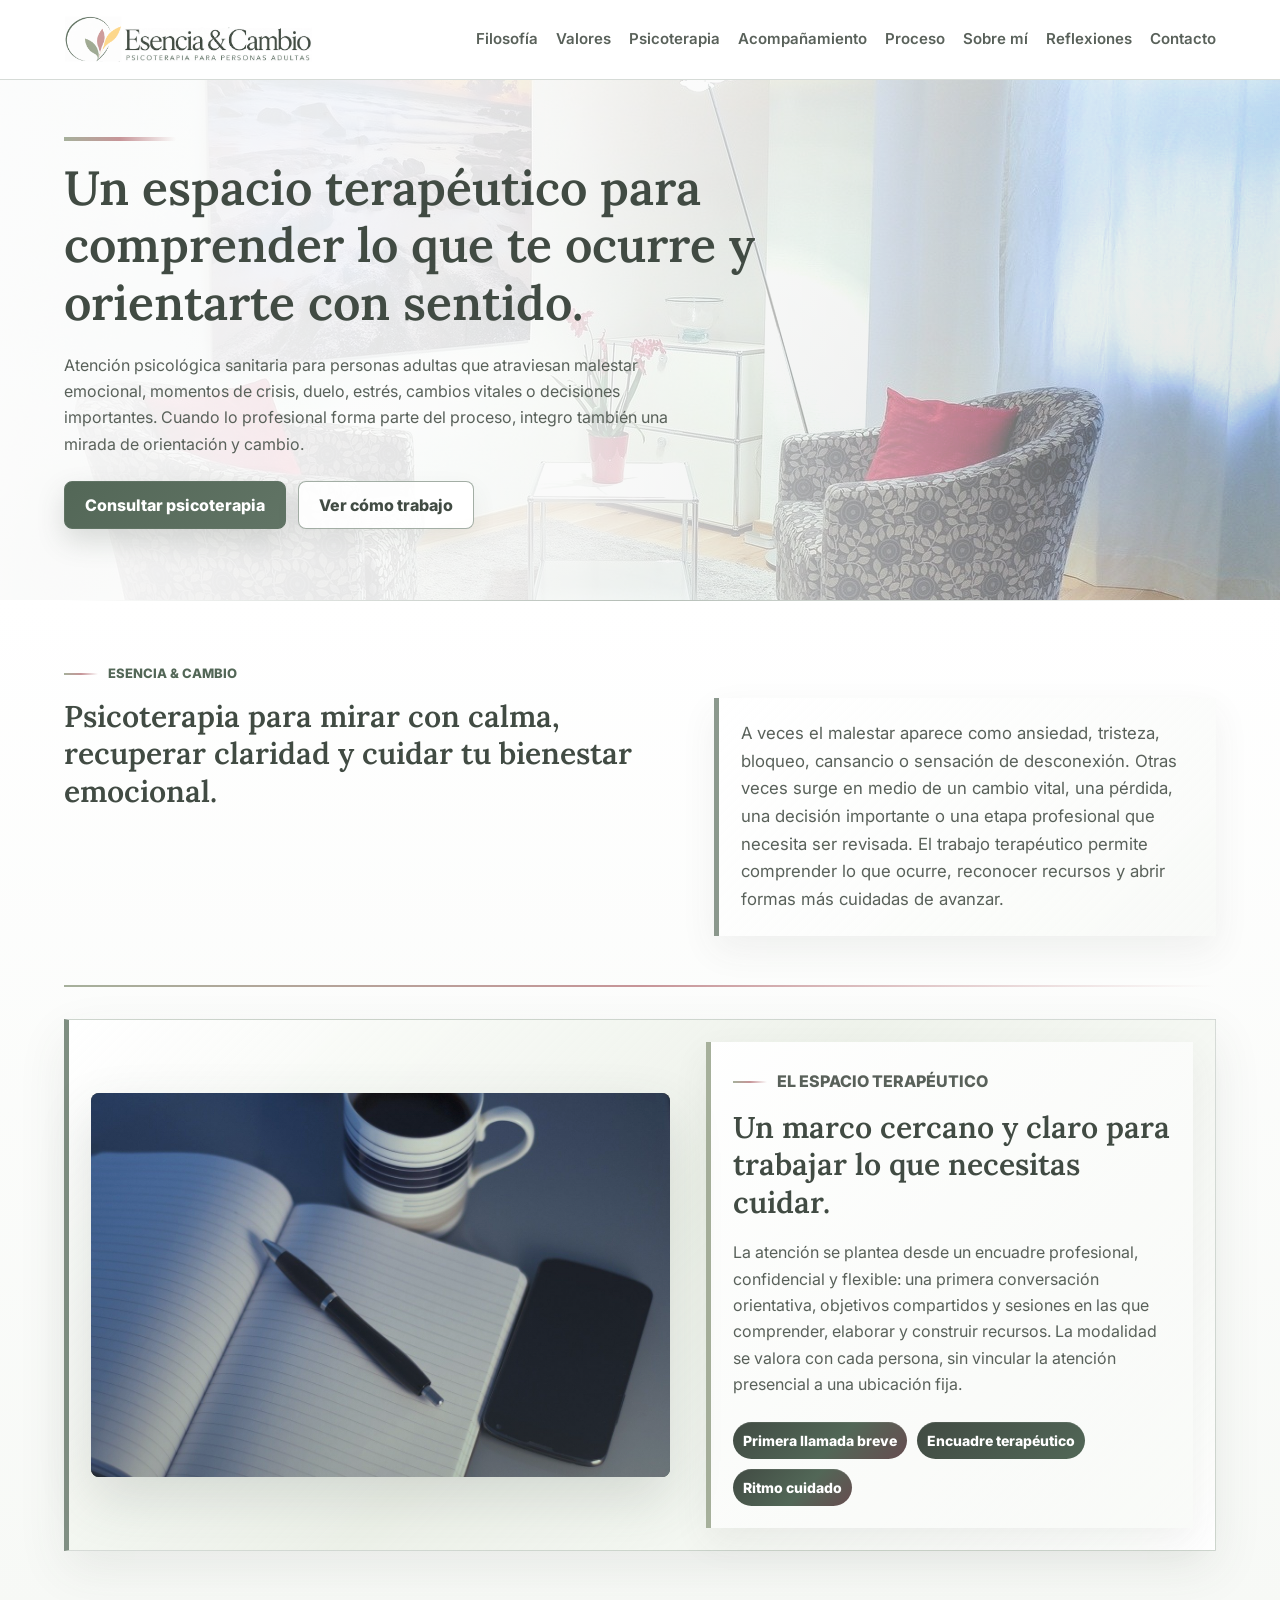
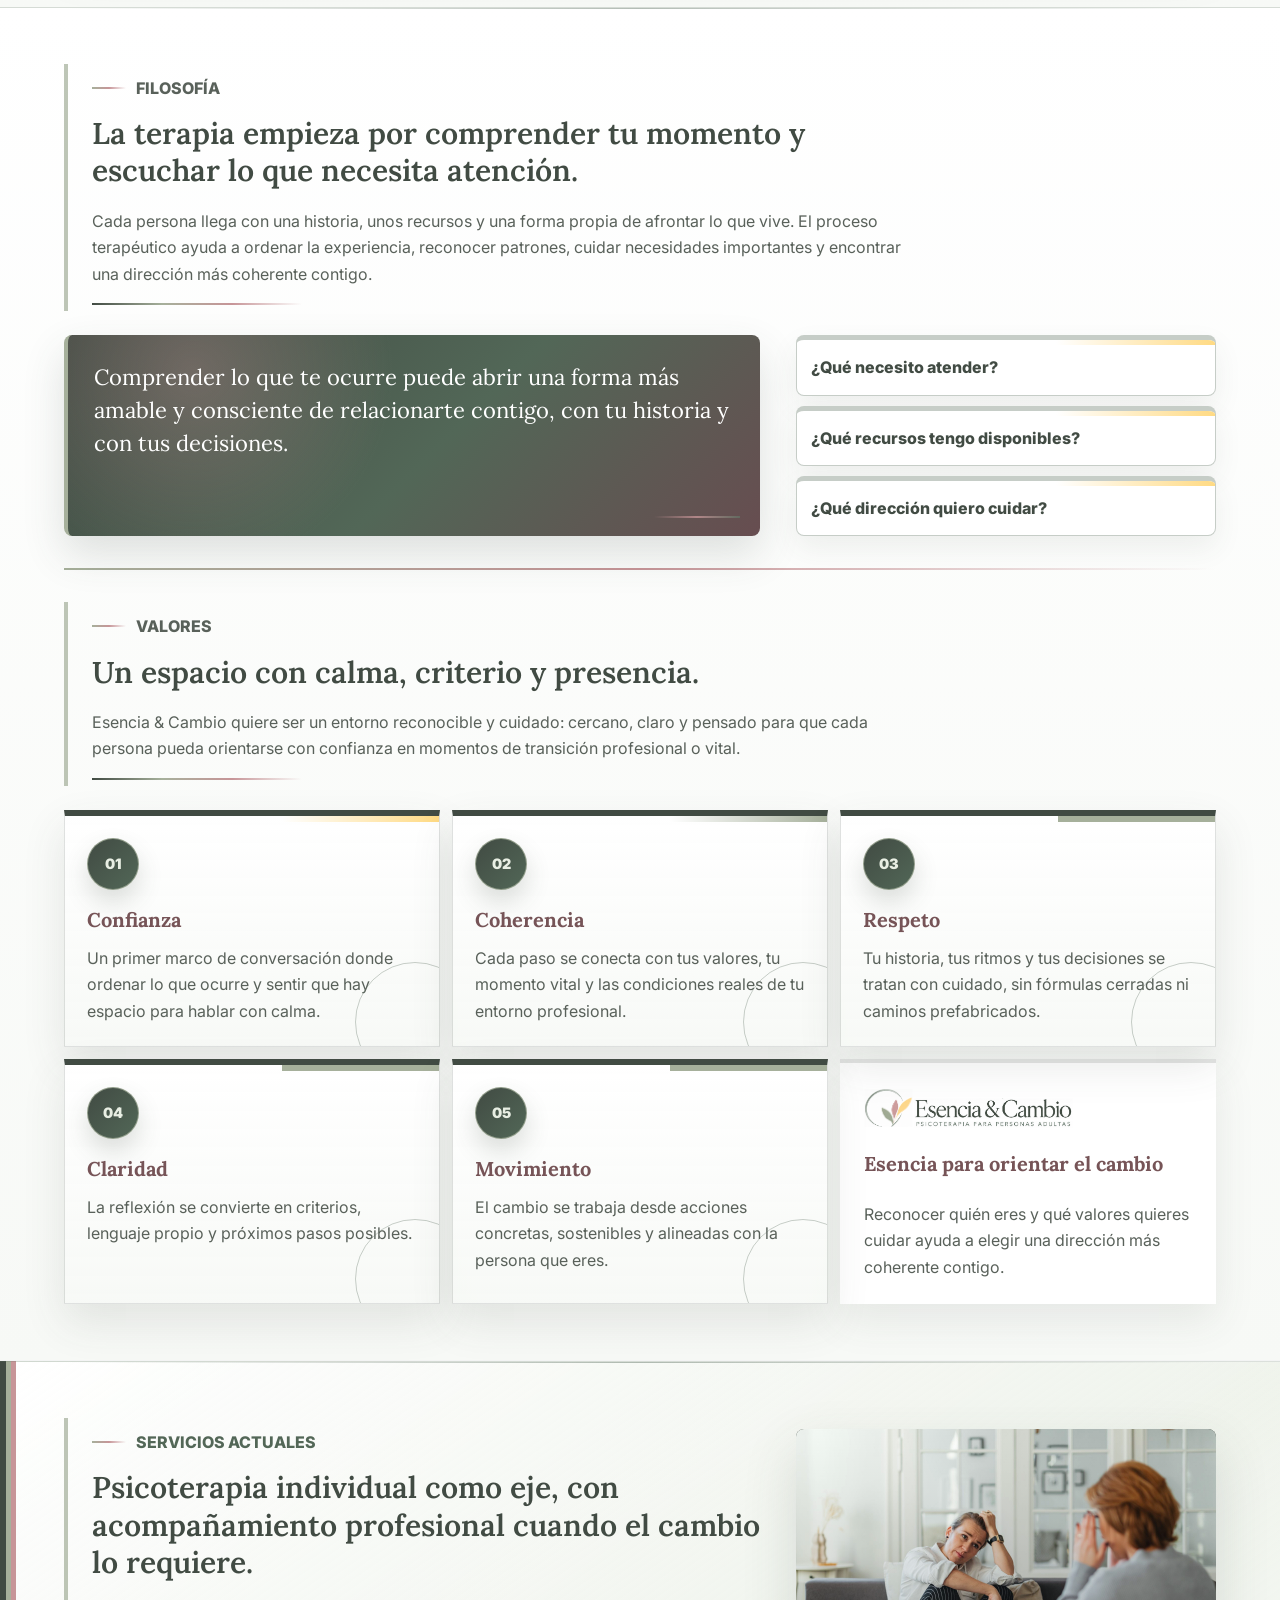
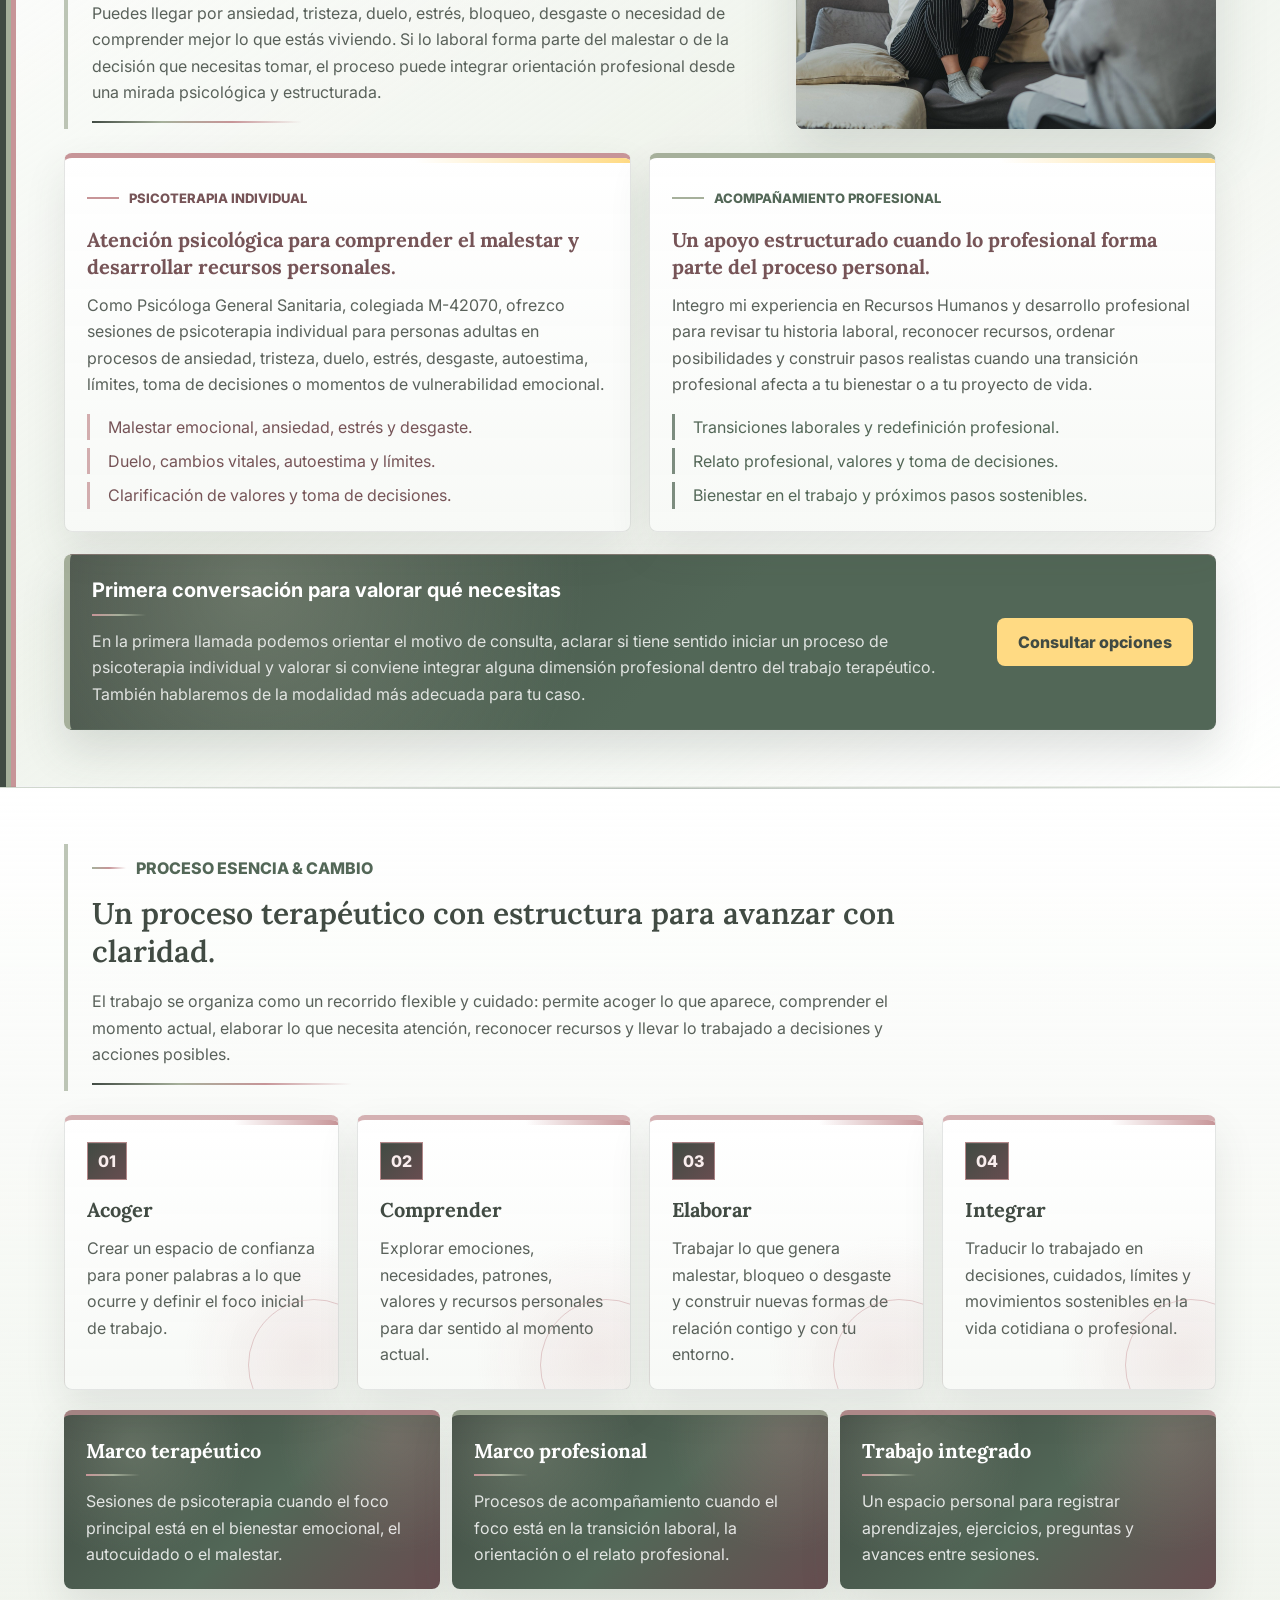
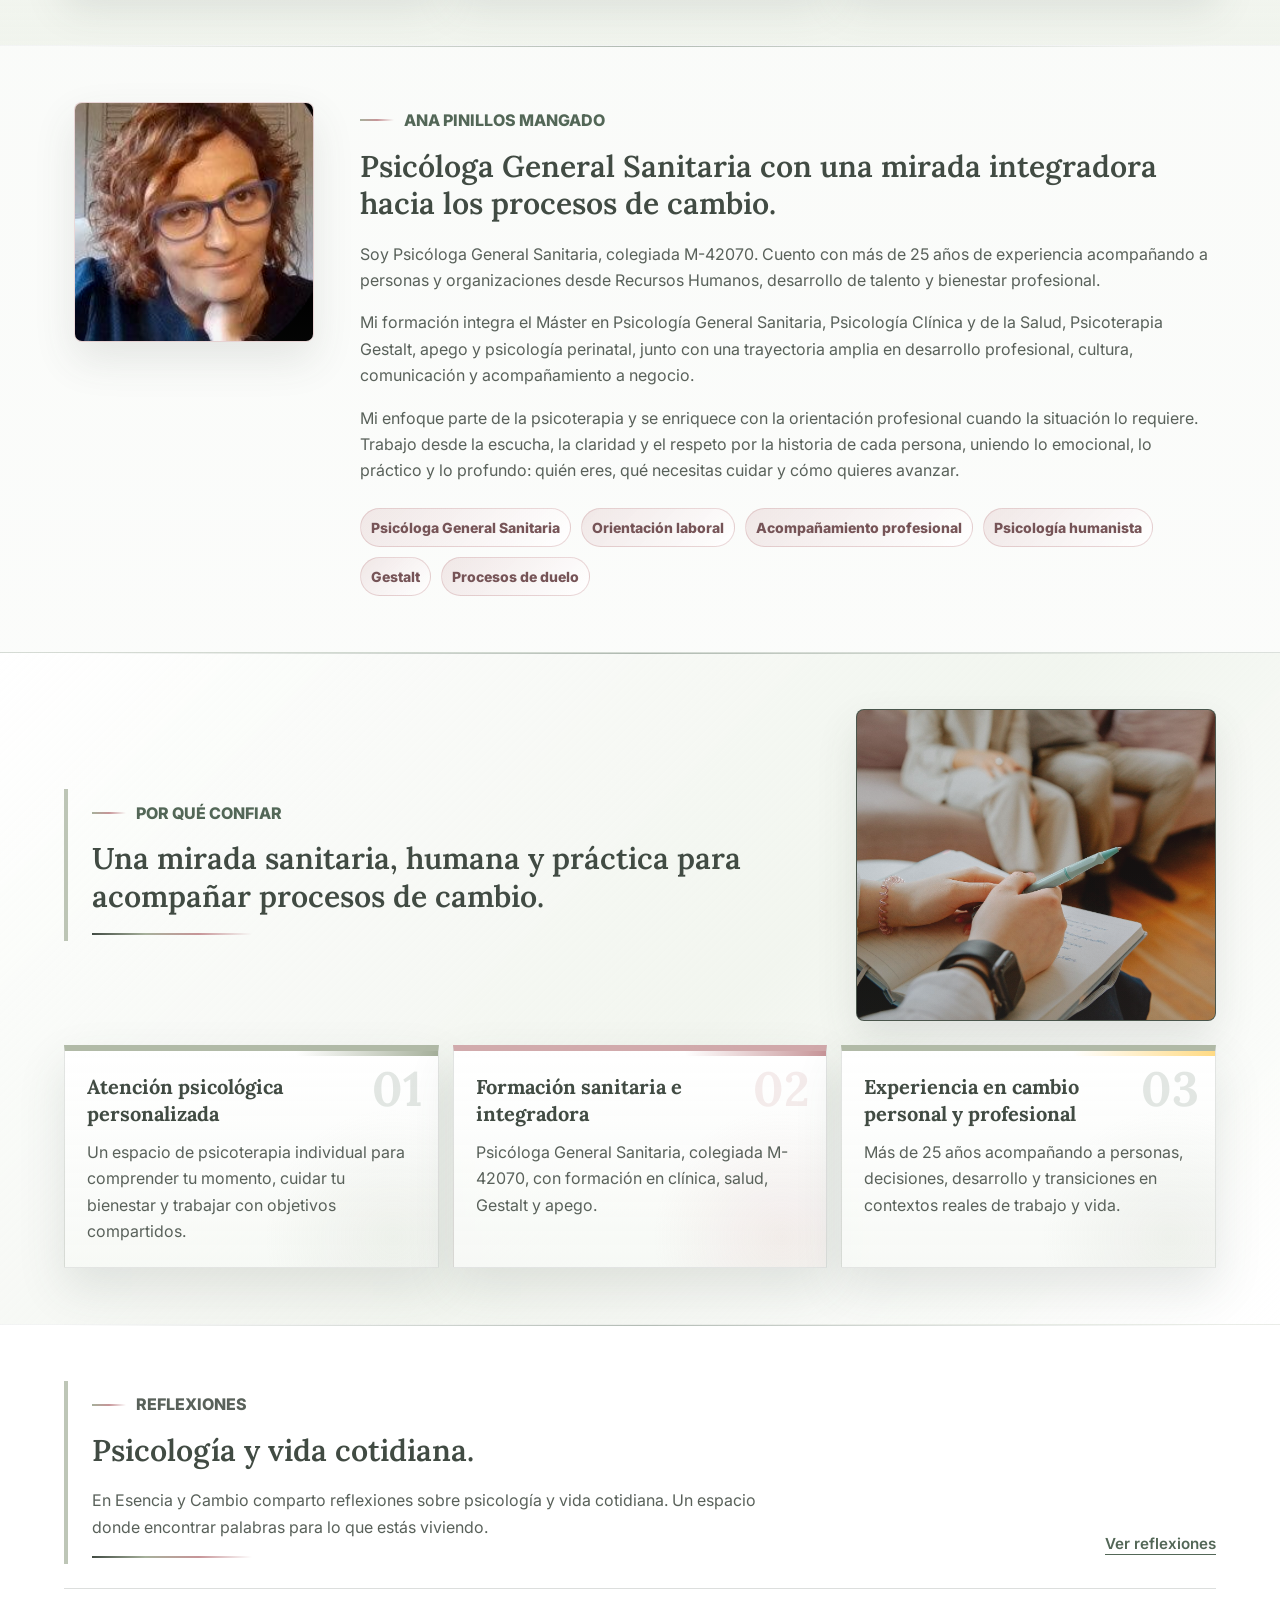
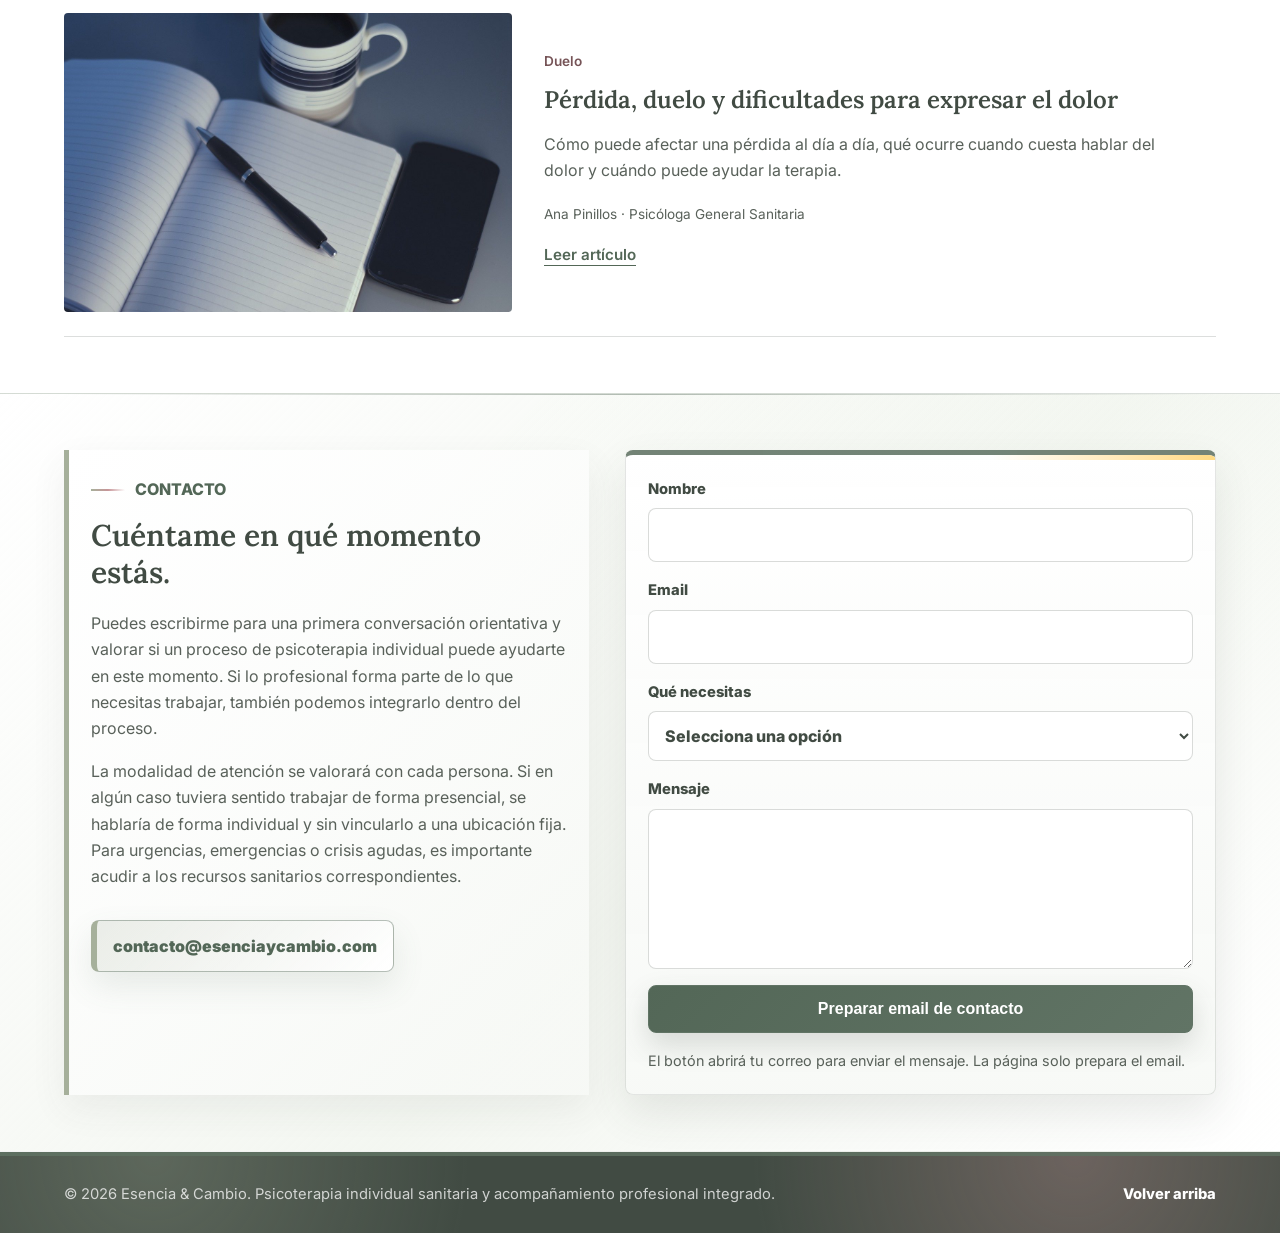
==== commit 80e2c4ee: "Añade Reflexiones y mejora la lectura de la web" ====
--- a/index.html
+++ b/index.html
@@ -8,6 +8,25 @@
       content="Esencia & Cambio: psicoterapia individual con Psicóloga General Sanitaria para procesos de malestar emocional, crisis vitales, duelo, estrés, toma de decisiones y cambios personales o profesionales."
     />
     <title>Esencia & Cambio | Psicoterapia individual sanitaria</title>
+    <link rel="canonical" href="https://esenciaycambio.com/" />
+    <meta property="og:type" content="website" />
+    <meta property="og:locale" content="es_ES" />
+    <meta property="og:site_name" content="Esencia &amp; Cambio" />
+    <meta property="og:title" content="Esencia &amp; Cambio | Psicoterapia individual sanitaria" />
+    <meta property="og:description" content="Psicoterapia individual para personas adultas con Ana Pinillos, Psicóloga General Sanitaria." />
+    <meta property="og:url" content="https://esenciaycambio.com/" />
+    <meta property="og:image" content="https://esenciaycambio.com/images/foto-consulta-psicoterapia.jpg" />
+    <script type="application/ld+json">
+      {
+        "@context": "https://schema.org",
+        "@type": "WebSite",
+        "@id": "https://esenciaycambio.com/#website",
+        "name": "Esencia & Cambio",
+        "alternateName": "Esencia y Cambio",
+        "url": "https://esenciaycambio.com/",
+        "inLanguage": "es"
+      }
+    </script>
     <link rel="preconnect" href="https://fonts.googleapis.com" />
     <link rel="preconnect" href="https://fonts.gstatic.com" crossorigin />
     <link
@@ -16,6 +35,8 @@
     />
     <link rel="icon" href="images/logo-ec-hojas-icono.svg" type="image/svg+xml" />
     <link rel="stylesheet" href="css/styles-identidad.css?v=20261005" />
+    <link rel="stylesheet" href="css/reflexiones.css?v=20261027" />
+    <link rel="stylesheet" href="css/tipografia.css?v=20261029" />
   </head>
   <body>
     <header class="site-header" data-header>
@@ -35,6 +56,7 @@
         <a href="#acompanamiento">Acompañamiento</a>
         <a href="#proceso">Proceso</a>
         <a href="#ana">Sobre mí</a>
+        <a href="reflexiones/index.html">Reflexiones</a>
         <a href="#contacto">Contacto</a>
       </nav>
     </header>
@@ -45,7 +67,6 @@
           <img src="images/foto-consulta-psicoterapia.jpg" alt="" />
         </div>
         <div class="hero-content">
-          <p class="eyebrow">Psicoterapia individual con Psicóloga General Sanitaria</p>
           <h1 id="hero-title">Un espacio terapéutico para comprender lo que te ocurre y orientarte con sentido.</h1>
           <p class="hero-copy">
             Atención psicológica sanitaria para personas adultas que atraviesan malestar emocional,
@@ -335,6 +356,29 @@
             <p>Más de 25 años acompañando a personas, decisiones, desarrollo y transiciones en contextos reales de trabajo y vida.</p>
           </article>
         </div>
+      </section>
+
+      <section class="section reflections-home" id="reflexiones" aria-labelledby="reflections-title">
+        <div class="reflections-heading-row">
+          <div class="section-heading compact">
+            <p class="section-kicker">Reflexiones</p>
+            <h2 id="reflections-title">Psicología y vida cotidiana.</h2>
+            <p>En Esencia y Cambio comparto reflexiones sobre psicología y vida cotidiana. Un espacio donde encontrar palabras para lo que estás viviendo.</p>
+          </div>
+          <a class="reading-link" href="reflexiones/index.html">Ver reflexiones</a>
+        </div>
+        <article class="reflection-feature" aria-labelledby="featured-reflection-title">
+          <a class="reflection-feature-image" href="reflexiones/perdida-duelo-expresar-dolor.html" tabindex="-1" aria-hidden="true">
+            <img src="images/foto-cuaderno-proceso.jpg" alt="" loading="lazy" width="1280" height="850" />
+          </a>
+          <div class="reflection-feature-copy">
+            <p class="reflection-category">Duelo</p>
+            <h3 id="featured-reflection-title"><a href="reflexiones/perdida-duelo-expresar-dolor.html">Pérdida, duelo y dificultades para expresar el dolor</a></h3>
+            <p>Cómo puede afectar una pérdida al día a día, qué ocurre cuando cuesta hablar del dolor y cuándo puede ayudar la terapia.</p>
+            <p class="reflection-author">Ana Pinillos · Psicóloga General Sanitaria</p>
+            <a class="reading-link" href="reflexiones/perdida-duelo-expresar-dolor.html">Leer artículo<span class="sr-only">: Pérdida, duelo y dificultades para expresar el dolor</span></a>
+          </div>
+        </article>
       </section>
 
       <section class="section contact" id="contacto" aria-labelledby="contact-title">
--- a/css/reflexiones.css
+++ b/css/reflexiones.css
@@ -0,0 +1,386 @@
+.site-nav {
+  gap: 18px;
+}
+
+.contact-details .contact-email {
+  max-width: 100%;
+  overflow-wrap: anywhere;
+}
+
+.site-nav a[aria-current="page"],
+.site-nav a[aria-current="location"] {
+  color: var(--brand-mauve-ink);
+  text-decoration: underline;
+  text-underline-offset: 7px;
+}
+
+.skip-link {
+  position: absolute;
+  left: 18px;
+  top: -100px;
+  z-index: 30;
+  padding: 12px 18px;
+  background: var(--white);
+  color: var(--ink);
+}
+
+.skip-link:focus {
+  top: 12px;
+}
+
+.reading-link {
+  display: inline-block;
+  padding-block: 8px;
+  color: var(--brand-green-ink);
+  font-size: 0.95rem;
+  font-weight: 600;
+  text-decoration-thickness: 1px;
+  text-underline-offset: 5px;
+}
+
+.reading-link:hover {
+  color: var(--brand-mauve-ink);
+}
+
+.reading-link:focus-visible,
+.reflection-feature a:focus-visible,
+.article-page a:focus-visible,
+.reflections-page a:focus-visible,
+.site-nav a:focus-visible {
+  outline: 2px solid var(--brand-mauve-ink);
+  outline-offset: 5px;
+}
+
+.reflections-home {
+  background: var(--white);
+  scroll-margin-top: 104px;
+}
+
+.reflections-heading-row {
+  display: flex;
+  align-items: end;
+  justify-content: space-between;
+  gap: 28px;
+  margin-bottom: 36px;
+}
+
+.reflections-heading-row .section-heading {
+  max-width: 740px;
+}
+
+.reflections-heading-row > .reading-link {
+  flex-shrink: 0;
+}
+
+.reflections-home h2 {
+  font-size: 2.3rem;
+  line-height: 1.2;
+}
+
+.reflection-feature {
+  display: grid;
+  grid-template-columns: minmax(0, 0.8fr) minmax(0, 1.2fr);
+  align-items: center;
+  gap: 40px;
+  padding-block: 28px;
+  border-top: 1px solid var(--line);
+  border-bottom: 1px solid var(--line);
+}
+
+.reflection-feature > * {
+  min-width: 0;
+}
+
+.reflection-feature-image {
+  display: block;
+  overflow: hidden;
+  aspect-ratio: 3 / 2;
+  border-radius: 4px;
+}
+
+.reflection-feature-image img {
+  width: 100%;
+  height: 100%;
+  object-fit: cover;
+}
+
+.reflection-category {
+  margin-bottom: 12px;
+  color: var(--brand-mauve-ink);
+  font-size: 0.85rem;
+  font-weight: 600;
+}
+
+.reflection-feature-copy h2,
+.reflection-feature-copy h3 {
+  margin-bottom: 16px;
+  color: var(--ink);
+  font-family: "Lora", Georgia, serif;
+  font-size: 1.9rem;
+  font-weight: 600;
+  line-height: 1.28;
+  letter-spacing: 0;
+}
+
+.reflection-feature-copy h2 a,
+.reflection-feature-copy h3 a {
+  text-decoration: none;
+}
+
+.reflection-feature-copy h2 a:hover,
+.reflection-feature-copy h3 a:hover {
+  text-decoration: underline;
+  text-decoration-thickness: 1px;
+  text-underline-offset: 5px;
+}
+
+.reflection-feature-copy > p:not(.reflection-category) {
+  max-width: 62ch;
+  color: var(--muted);
+}
+
+.reflection-feature-copy .reflection-author {
+  margin-block: 20px 8px;
+  font-size: 0.85rem;
+}
+
+.reading-main {
+  width: min(1120px, calc(100% - 64px));
+  margin-inline: auto;
+  padding-block: 32px 72px;
+}
+
+.reflections-page {
+  display: flex;
+  flex-direction: column;
+  min-height: 100vh;
+}
+
+.reflections-page .reading-main {
+  flex: 1;
+}
+
+.reading-main h1,
+.reading-main h2 {
+  overflow-wrap: normal;
+  letter-spacing: 0;
+}
+
+.breadcrumbs {
+  margin-bottom: 42px;
+  color: var(--muted);
+  font-size: 0.85rem;
+}
+
+.breadcrumbs ol {
+  display: flex;
+  flex-wrap: wrap;
+  gap: 8px;
+  margin: 0;
+  padding: 0;
+  list-style: none;
+}
+
+.breadcrumbs li + li::before {
+  content: "/";
+  margin-right: 8px;
+  color: var(--brand-mauve-ink);
+}
+
+.breadcrumbs a {
+  text-underline-offset: 4px;
+}
+
+.reflections-page-header {
+  max-width: 760px;
+  margin-bottom: 40px;
+}
+
+.reflections-page-header h1 {
+  margin-bottom: 22px;
+  font-size: 3.1rem;
+  line-height: 1.16;
+}
+
+.reflections-page-header > p:last-child {
+  max-width: 64ch;
+  color: var(--muted);
+  font-size: 1.06rem;
+}
+
+.article-shell {
+  max-width: 760px;
+  margin-inline: auto;
+}
+
+.article-header {
+  padding-bottom: 28px;
+  border-bottom: 2px solid var(--brand-sage);
+}
+
+.article-header h1 {
+  margin-bottom: 28px;
+  font-size: 2.9rem;
+  line-height: 1.18;
+}
+
+.article-byline {
+  display: flex;
+  align-items: center;
+  gap: 14px;
+}
+
+.article-byline img {
+  width: 48px;
+  height: 48px;
+  flex-shrink: 0;
+  object-fit: cover;
+  border-radius: 50%;
+}
+
+.article-byline p {
+  margin: 0;
+  font-size: 0.9rem;
+}
+
+.article-byline span {
+  display: block;
+  color: var(--muted);
+  font-size: 0.85rem;
+}
+
+.article-body {
+  padding-top: 30px;
+  color: var(--ink);
+  font-size: 1.06rem;
+  line-height: 1.85;
+}
+
+.article-body p {
+  margin-bottom: 22px;
+}
+
+.article-body h2 {
+  margin: 44px 0 22px;
+  padding-left: 18px;
+  border-left: 3px solid var(--brand-mauve);
+  color: var(--brand-mauve-ink);
+  font-size: 1.6rem;
+  line-height: 1.3;
+}
+
+.article-signature {
+  margin-top: 30px;
+  color: var(--muted);
+  font-size: 0.95rem;
+}
+
+.article-contact {
+  margin-top: 44px;
+  padding-block: 28px;
+  border-top: 1px solid var(--line);
+  border-bottom: 1px solid var(--line);
+}
+
+.article-contact h2 {
+  margin-bottom: 12px;
+  color: var(--ink);
+  font-size: 1.4rem;
+  line-height: 1.35;
+}
+
+.article-contact p {
+  margin-bottom: 14px;
+  color: var(--muted);
+}
+
+.article-bottom-nav {
+  margin-top: 28px;
+}
+
+@media (max-width: 1180px) {
+  .site-nav {
+    position: absolute;
+    top: calc(100% + 8px);
+    left: 18px;
+    right: 18px;
+    display: none;
+    flex-direction: column;
+    align-items: stretch;
+    gap: 0;
+    max-height: calc(100dvh - 120px);
+    overflow-y: auto;
+    padding: 8px;
+    border: 1px solid var(--line);
+    border-radius: 8px;
+    background: var(--paper);
+    box-shadow: var(--shadow);
+  }
+
+  .site-nav.is-open {
+    display: flex;
+  }
+
+  .site-nav a {
+    padding: 12px;
+  }
+
+  .menu-toggle {
+    display: inline-flex;
+  }
+}
+
+@media (max-width: 680px) {
+  .reflections-heading-row {
+    align-items: start;
+    flex-direction: column;
+    gap: 12px;
+    margin-bottom: 20px;
+  }
+
+  .reflections-home h2 {
+    font-size: 1.8rem;
+  }
+
+  .reflection-feature {
+    grid-template-columns: 1fr;
+    gap: 24px;
+  }
+
+  .reflection-feature-copy h2,
+  .reflection-feature-copy h3 {
+    font-size: 1.6rem;
+  }
+
+  .reading-main {
+    width: calc(100% - 40px);
+    padding-block: 24px 48px;
+  }
+
+  .breadcrumbs {
+    margin-bottom: 32px;
+    font-size: 0.8rem;
+  }
+
+  .reflections-page-header h1,
+  .article-header h1 {
+    font-size: 2rem;
+  }
+
+  .article-body {
+    font-size: 1rem;
+    line-height: 1.8;
+  }
+
+  .article-body h2 {
+    margin-top: 34px;
+    padding-left: 14px;
+    font-size: 1.35rem;
+  }
+
+  .article-page .site-footer,
+  .reflections-page .site-footer {
+    align-items: start;
+    flex-direction: column;
+  }
+}
--- a/css/tipografia.css
+++ b/css/tipografia.css
@@ -0,0 +1,403 @@
+:root {
+  --ec-font-hero: 3rem;
+  --ec-font-section: 1.875rem;
+  --ec-font-card: 1.25rem;
+  --ec-font-page: 2.25rem;
+  --ec-font-article: 2.125rem;
+  --ec-section-space: 56px;
+  --ec-layout-gap: 36px;
+}
+
+body {
+  font-size: 1rem;
+  line-height: 1.65;
+}
+
+h1,
+h2,
+h3,
+.eyebrow,
+.section-kicker,
+.service-tag {
+  letter-spacing: 0;
+}
+
+h2,
+.section h2,
+.reflections-home h2 {
+  margin-bottom: 18px;
+  font-size: var(--ec-font-section);
+  line-height: 1.25;
+  overflow-wrap: normal;
+}
+
+.hero {
+  min-height: 520px;
+  padding-block: 56px 48px;
+  align-items: center;
+}
+
+.hero-content {
+  width: min(720px, 100%);
+  max-width: 720px;
+  padding-bottom: 0;
+}
+
+.hero h1 {
+  max-width: 720px;
+  margin-bottom: 20px;
+  font-size: var(--ec-font-hero);
+  line-height: 1.2;
+  overflow-wrap: normal;
+}
+
+.hero-copy {
+  max-width: 640px;
+  margin-bottom: 24px;
+  font-size: 1rem;
+  line-height: 1.65;
+}
+
+.eyebrow,
+.section-kicker,
+.service-tag {
+  font-size: 0.8125rem;
+  line-height: 1.5;
+}
+
+.section,
+.sheet {
+  padding-block: var(--ec-section-space);
+}
+
+.section[id],
+.section [id] {
+  scroll-margin-top: 96px;
+}
+
+.intro-grid,
+.workspace,
+.services-layout,
+.quote-row,
+.about,
+.trust-intro,
+.contact {
+  gap: var(--ec-layout-gap);
+}
+
+.section-heading,
+.section-heading.compact {
+  margin-bottom: 24px;
+}
+
+.services-layout,
+.trust-intro {
+  margin-bottom: 24px;
+}
+
+.services-layout .section-heading,
+.trust-intro .section-heading,
+.reflections-heading-row .section-heading {
+  margin-bottom: 0;
+}
+
+.section-heading::after {
+  height: 2px;
+  margin-top: 14px;
+}
+
+.sheet-divider {
+  margin-block: 32px;
+}
+
+.workspace,
+.workspace-copy,
+.intro-grid > p,
+.contact-copy,
+.contact-form {
+  padding: 22px;
+}
+
+.section-heading p,
+.workspace-copy p,
+.about p,
+.contact-copy p,
+.service-card p,
+.value-grid article:not(.value-logo-card) p,
+.phase-grid p,
+.trust-grid p,
+.method-strip p {
+  font-size: 1rem;
+  line-height: 1.65;
+}
+
+.service-card h3,
+.value-grid article:not(.value-logo-card) h3,
+.value-logo-card h3,
+.phase-grid h3,
+.trust-grid h3,
+.method-strip h3,
+.access-strip h3 {
+  margin-bottom: 12px;
+  font-size: var(--ec-font-card);
+  line-height: 1.35;
+}
+
+.service-card,
+.value-grid article:not(.value-logo-card),
+.value-logo-card,
+.phase-grid article,
+.trust-grid article,
+.method-strip article,
+.method-strip article:nth-child(2),
+.method-strip article:nth-child(3) {
+  min-height: 0;
+  padding: 22px;
+}
+
+.service-card > p:last-child,
+.value-grid article > p:last-child,
+.phase-grid article > p:last-child,
+.trust-grid article > p:last-child,
+.method-strip article > p:last-child {
+  margin-bottom: 0;
+}
+
+.service-tag {
+  margin-bottom: 18px;
+}
+
+.service-list {
+  gap: 8px;
+  margin-top: 16px;
+}
+
+.value-grid article:not(.value-logo-card) span,
+.phase-grid span {
+  margin-bottom: 16px;
+}
+
+.trust-grid article::after {
+  top: 14px;
+  right: 16px;
+  font-size: 3rem;
+}
+
+.access-strip {
+  gap: 20px;
+  padding: 22px;
+}
+
+blockquote {
+  padding: 26px;
+  font-size: 1.375rem;
+  line-height: 1.5;
+}
+
+.reflection-list {
+  gap: 10px;
+}
+
+.reflection-list p {
+  min-height: 60px;
+  padding: 14px;
+}
+
+.workspace-points span,
+.credentials span {
+  padding: 7px 10px;
+  font-size: 0.875rem;
+}
+
+.button,
+input,
+select,
+textarea {
+  font-size: 1rem;
+}
+
+.contact-details .contact-email {
+  font-size: 1rem;
+}
+
+.reflections-heading-row {
+  margin-bottom: 24px;
+}
+
+.reflection-feature {
+  gap: 32px;
+  padding-block: 24px;
+}
+
+.reflection-feature-copy h2,
+.reflection-feature-copy h3 {
+  margin-bottom: 14px;
+  font-size: 1.5rem;
+  line-height: 1.35;
+}
+
+.reading-main {
+  padding-block: 24px 48px;
+}
+
+.breadcrumbs {
+  margin-bottom: 26px;
+}
+
+.reflections-page-header {
+  margin-bottom: 28px;
+}
+
+.reflections-page-header h1 {
+  margin-bottom: 16px;
+  font-size: var(--ec-font-page);
+  line-height: 1.2;
+}
+
+.reflections-page-header > p:last-child {
+  font-size: 1rem;
+  line-height: 1.65;
+}
+
+.article-header {
+  padding-bottom: 22px;
+}
+
+.article-header h1 {
+  margin-bottom: 22px;
+  font-size: var(--ec-font-article);
+  line-height: 1.25;
+}
+
+.article-body {
+  padding-top: 24px;
+  font-size: 1rem;
+  line-height: 1.7;
+}
+
+.article-body p {
+  margin-bottom: 18px;
+}
+
+.article-body h2 {
+  margin: 30px 0 18px;
+  font-size: 1.375rem;
+  line-height: 1.35;
+}
+
+.article-signature {
+  margin-top: 24px;
+}
+
+.article-contact {
+  margin-top: 30px;
+  padding-block: 22px;
+}
+
+.article-contact h2 {
+  font-size: 1.25rem;
+  line-height: 1.35;
+}
+
+@media (max-width: 980px) {
+  :root {
+    --ec-font-hero: 2.5rem;
+    --ec-font-section: 1.75rem;
+    --ec-section-space: 44px;
+    --ec-layout-gap: 28px;
+  }
+}
+
+@media (max-width: 680px) {
+  :root {
+    --ec-font-hero: 2rem;
+    --ec-font-section: 1.5rem;
+    --ec-font-card: 1.125rem;
+    --ec-font-page: 1.75rem;
+    --ec-font-article: 1.75rem;
+    --ec-section-space: 36px;
+    --ec-layout-gap: 24px;
+  }
+
+  .hero {
+    min-height: 0;
+    padding-block: 44px 36px;
+  }
+
+  .hero-content,
+  .intro-grid > *,
+  .workspace > *,
+  .services-layout > *,
+  .about > div,
+  .contact > * {
+    max-width: 100%;
+  }
+
+  .hero h1 {
+    margin-bottom: 18px;
+  }
+
+  .hero-copy {
+    margin-bottom: 20px;
+    line-height: 1.6;
+  }
+
+  .workspace,
+  .workspace-copy,
+  .intro-grid > p,
+  .contact-copy,
+  .contact-form,
+  .service-card,
+  .value-grid article:not(.value-logo-card),
+  .value-logo-card,
+  .phase-grid article,
+  .trust-grid article,
+  .method-strip article,
+  .method-strip article:nth-child(2),
+  .method-strip article:nth-child(3),
+  .access-strip {
+    padding: 18px;
+  }
+
+  .sheet-divider {
+    margin-block: 26px;
+  }
+
+  .reflection-feature {
+    gap: 20px;
+    padding-block: 20px;
+  }
+
+  .reflection-feature-copy h2,
+  .reflection-feature-copy h3 {
+    font-size: 1.375rem;
+  }
+
+  .reflections-heading-row {
+    gap: 8px;
+    margin-bottom: 18px;
+  }
+
+  .reading-main {
+    padding-block: 20px 36px;
+  }
+
+  .breadcrumbs {
+    margin-bottom: 22px;
+  }
+
+  .article-body h2 {
+    margin-top: 28px;
+    font-size: 1.25rem;
+  }
+
+  .article-contact {
+    margin-top: 26px;
+  }
+}
+
+@media (prefers-reduced-motion: reduce) {
+  html {
+    scroll-behavior: auto;
+  }
+}
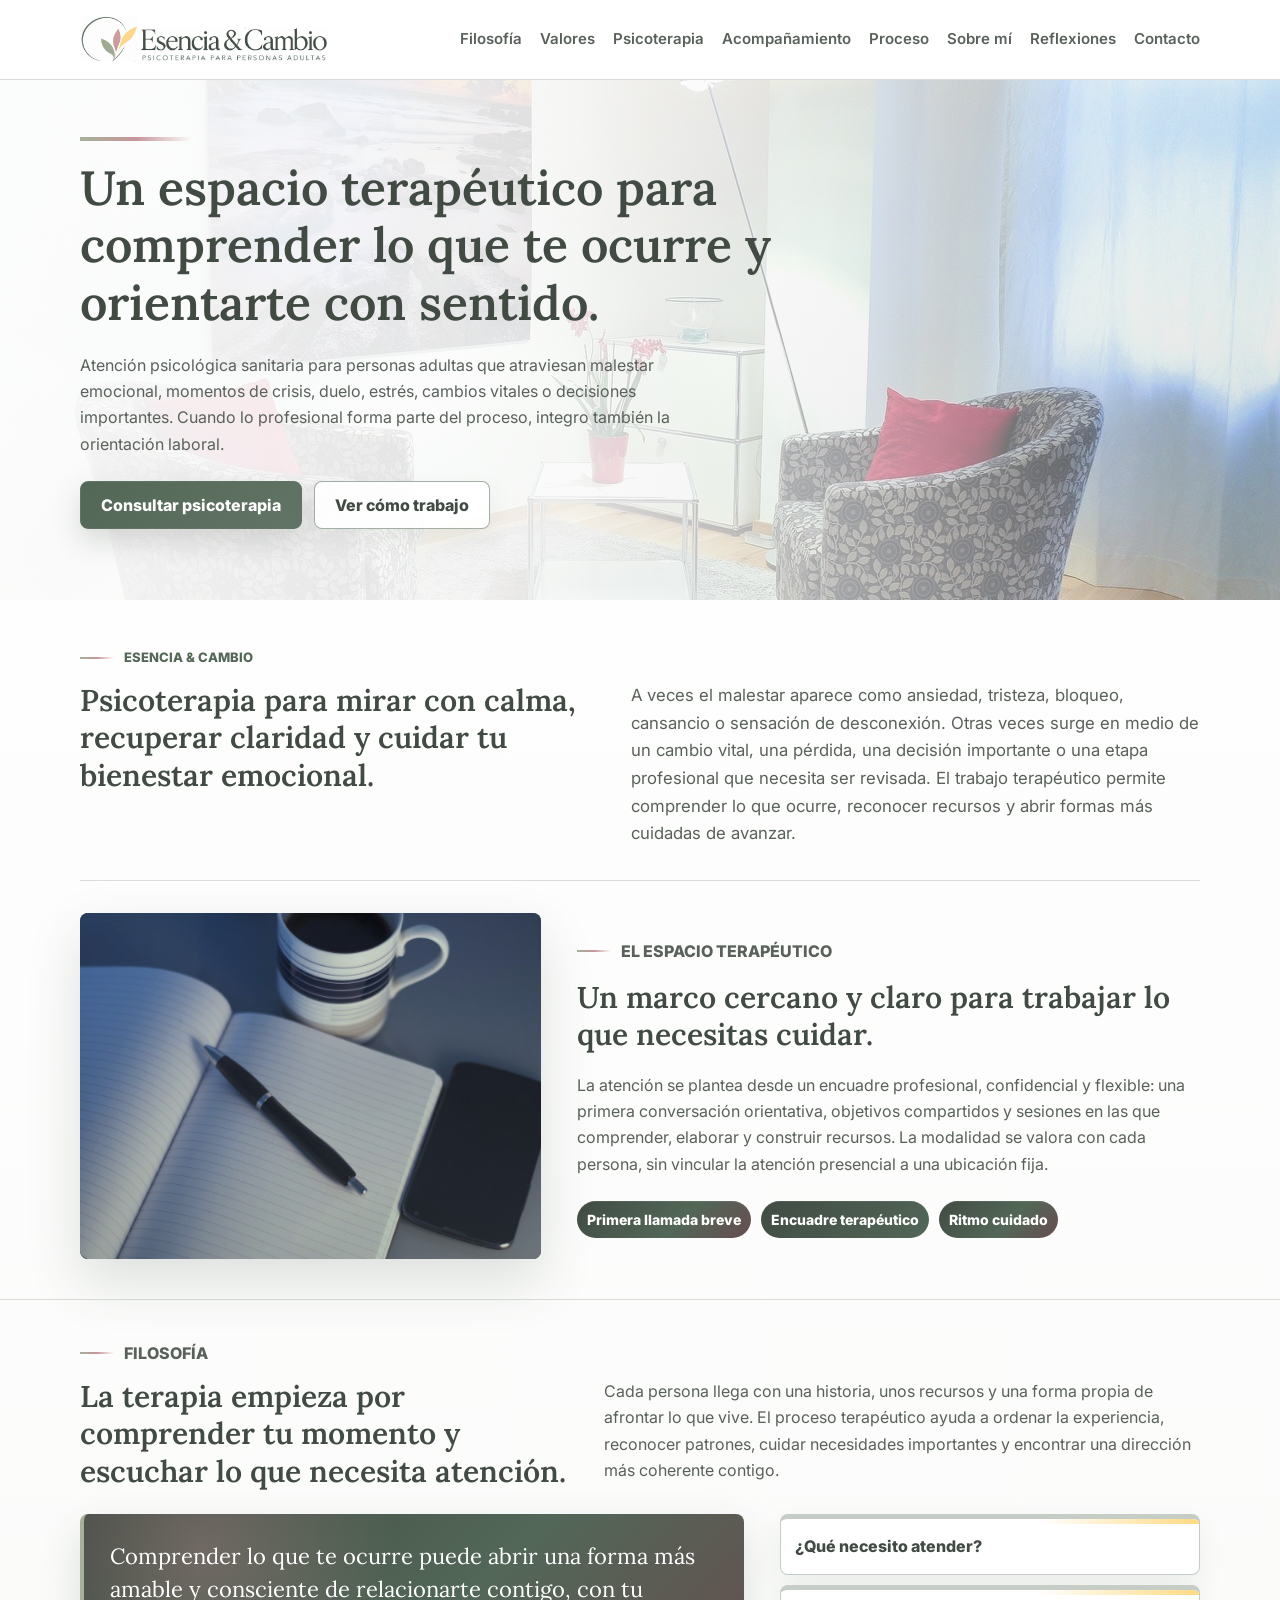
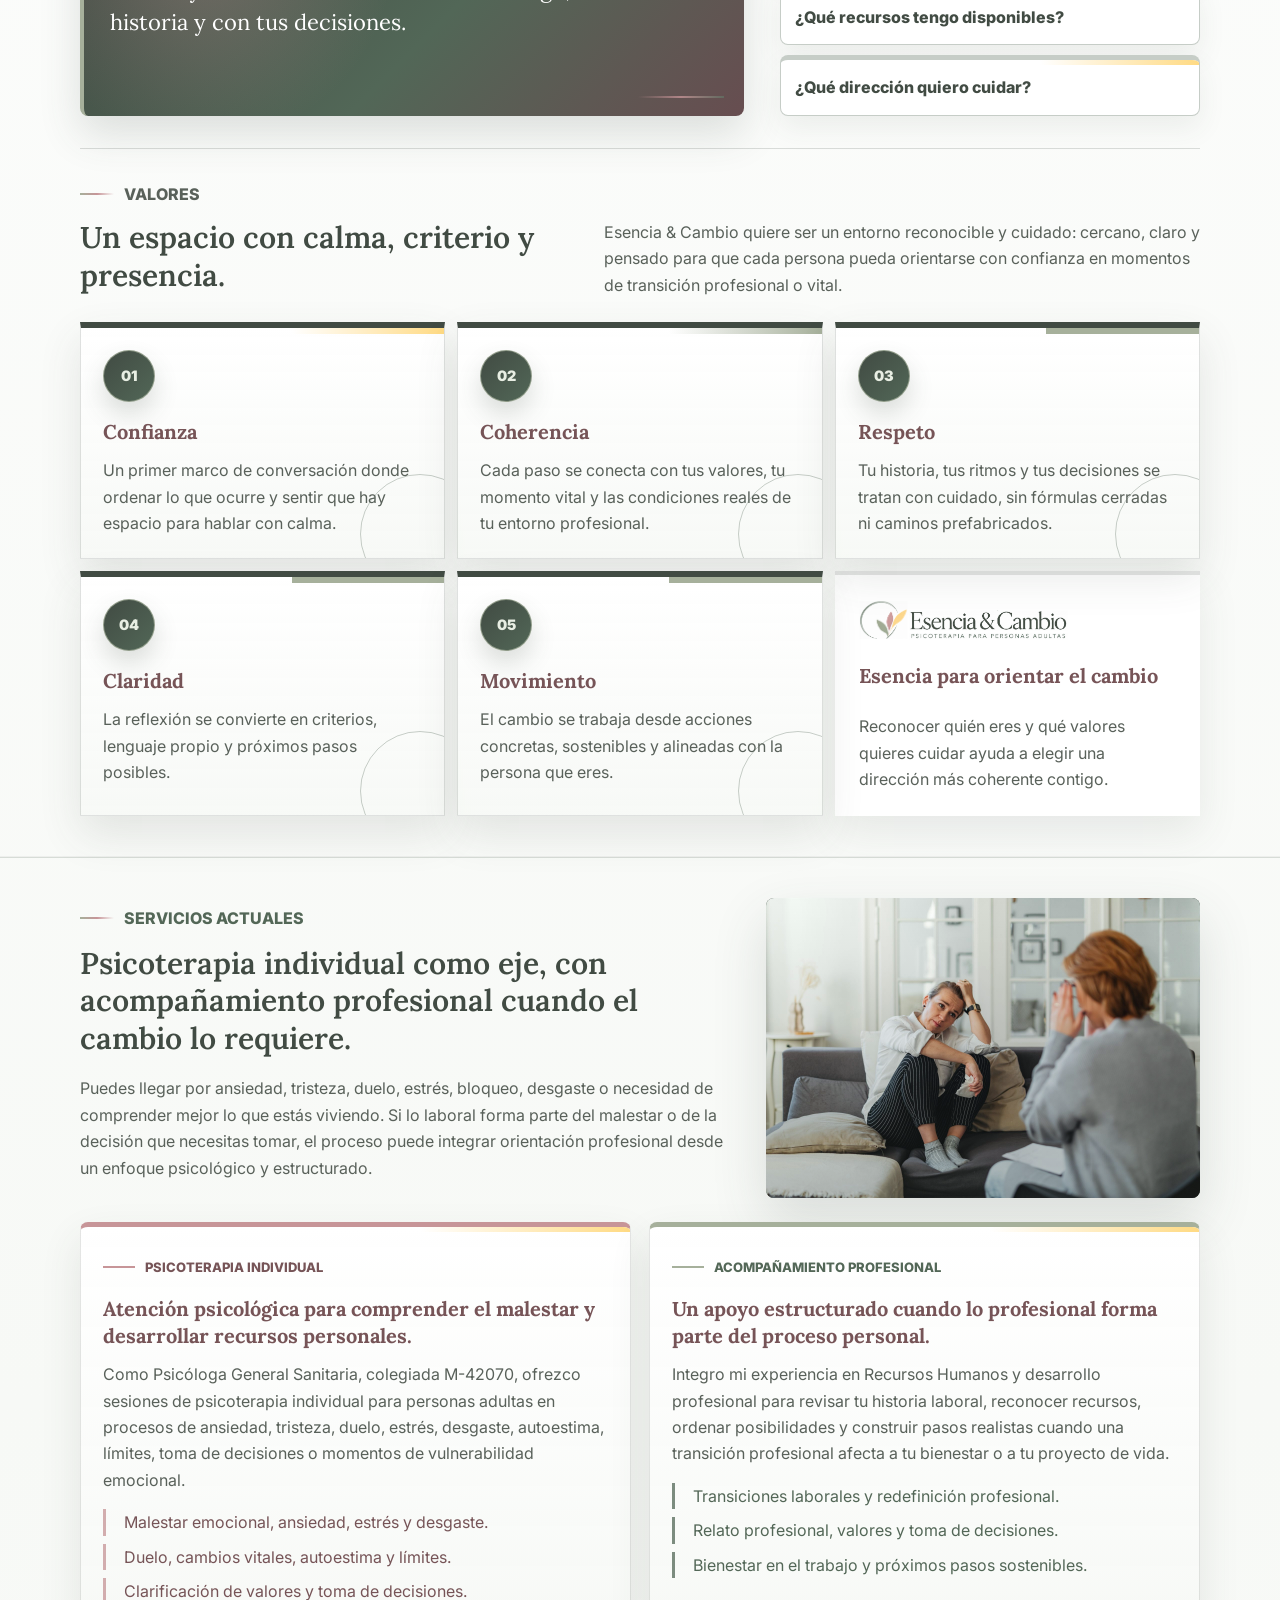
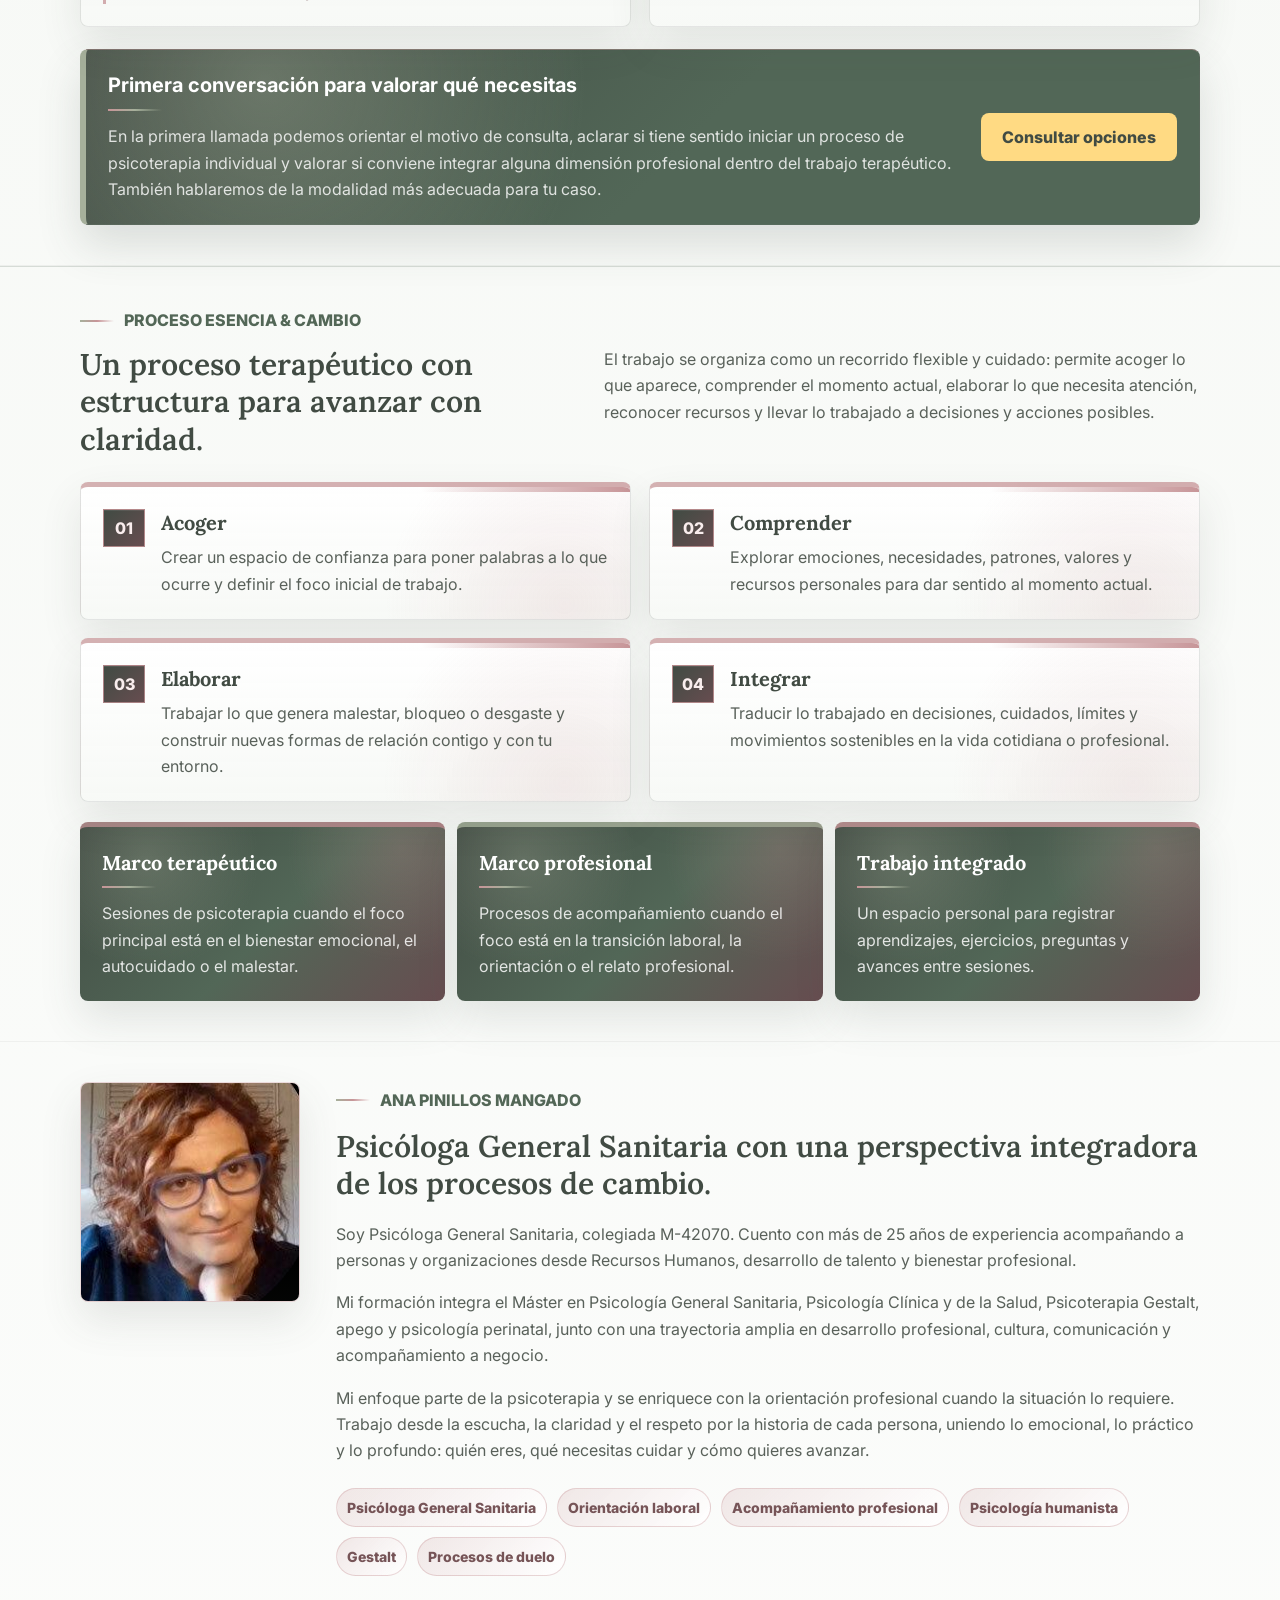
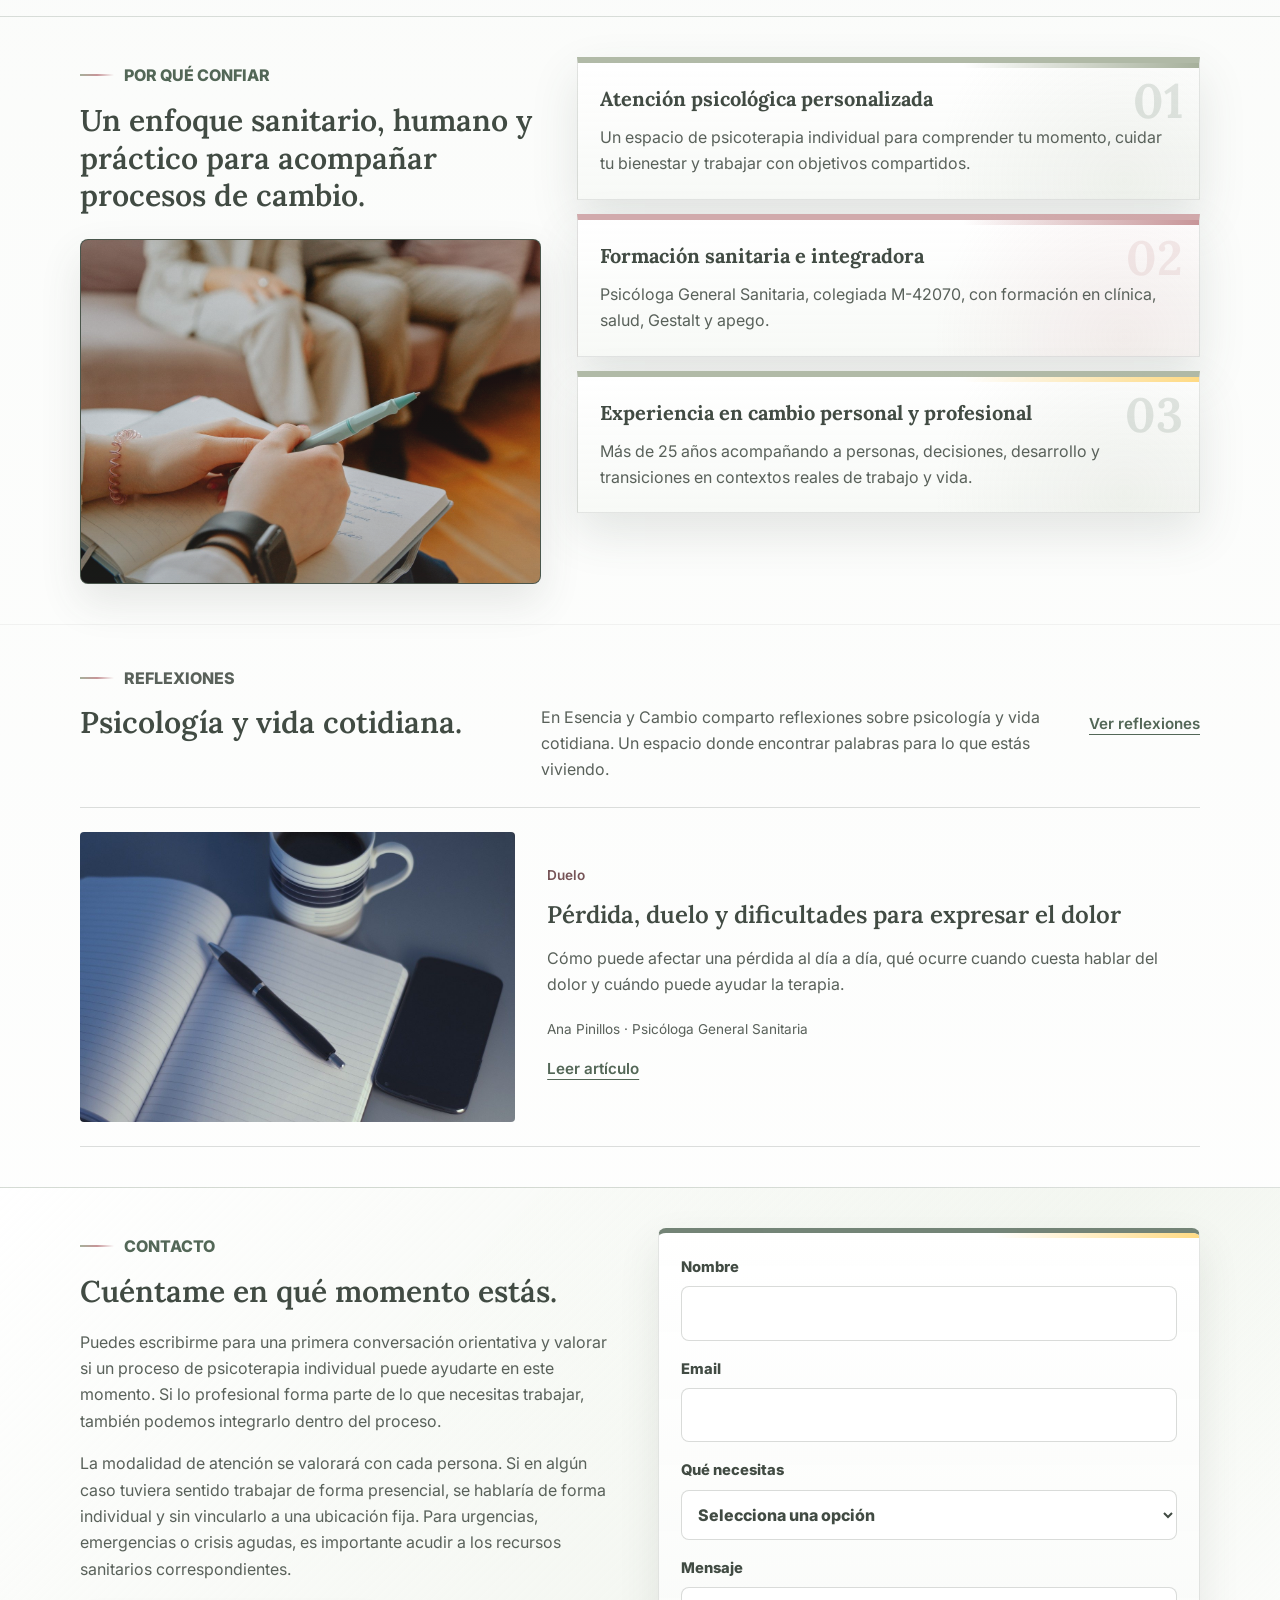
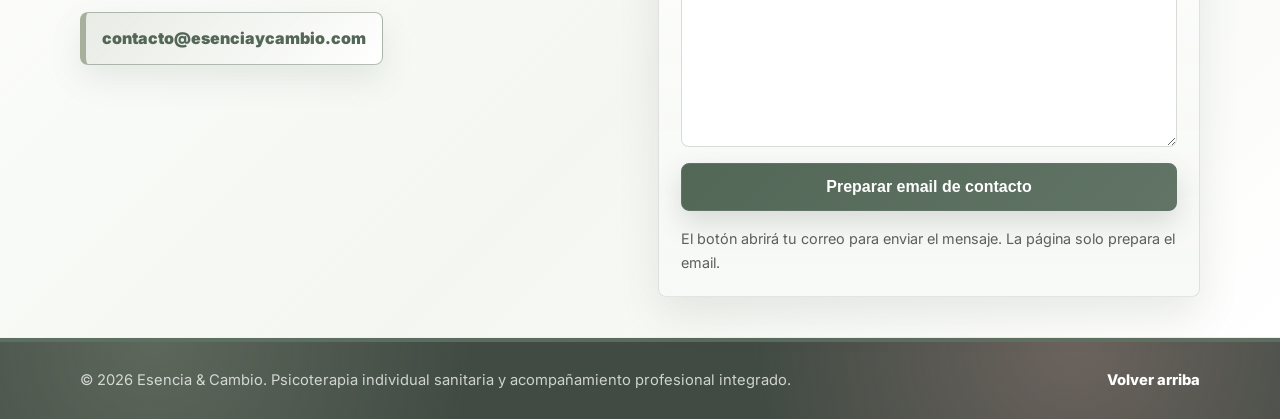
==== commit 7efe60fb: "Mejora distribución y justifica el artículo de duelo" ====
--- a/index.html
+++ b/index.html
@@ -37,6 +37,7 @@
     <link rel="stylesheet" href="css/styles-identidad.css?v=20261005" />
     <link rel="stylesheet" href="css/reflexiones.css?v=20261027" />
     <link rel="stylesheet" href="css/tipografia.css?v=20261029" />
+    <link rel="stylesheet" href="css/distribucion.css?v=20261029" />
   </head>
   <body>
     <header class="site-header" data-header>
@@ -71,7 +72,7 @@
           <p class="hero-copy">
             Atención psicológica sanitaria para personas adultas que atraviesan malestar emocional,
             momentos de crisis, duelo, estrés, cambios vitales o decisiones importantes. Cuando lo
-            profesional forma parte del proceso, integro también una mirada de orientación y cambio.
+            profesional forma parte del proceso, integro también la orientación laboral.
           </p>
           <div class="hero-actions">
             <a class="button primary" href="#contacto">Consultar psicoterapia</a>
@@ -195,7 +196,7 @@
               Puedes llegar por ansiedad, tristeza, duelo, estrés, bloqueo, desgaste o necesidad
               de comprender mejor lo que estás viviendo. Si lo laboral forma parte del malestar o
               de la decisión que necesitas tomar, el proceso puede integrar orientación profesional
-              desde una mirada psicológica y estructurada.
+              desde un enfoque psicológico y estructurado.
             </p>
           </div>
           <figure class="section-photo small">
@@ -303,7 +304,7 @@
         </figure>
         <div>
           <p class="section-kicker">Ana Pinillos Mangado</p>
-          <h2 id="about-title">Psicóloga General Sanitaria con una mirada integradora hacia los procesos de cambio.</h2>
+          <h2 id="about-title">Psicóloga General Sanitaria con una perspectiva integradora de los procesos de cambio.</h2>
           <p>
             Soy Psicóloga General Sanitaria, colegiada M-42070. Cuento con más de 25 años de
             experiencia acompañando a personas y organizaciones desde Recursos Humanos, desarrollo
@@ -336,7 +337,7 @@
         <div class="trust-intro">
           <div class="section-heading compact">
             <p class="section-kicker">Por qué confiar</p>
-            <h2 id="trust-title">Una mirada sanitaria, humana y práctica para acompañar procesos de cambio.</h2>
+            <h2 id="trust-title">Un enfoque sanitario, humano y práctico para acompañar procesos de cambio.</h2>
           </div>
           <figure class="trust-photo">
             <img src="images/foto-cuaderno-terapia.jpg" alt="Cuaderno de trabajo en un contexto terapéutico" />
--- a/css/distribucion.css
+++ b/css/distribucion.css
@@ -0,0 +1,296 @@
+:root {
+  --ec-content-width: 1120px;
+}
+
+.site-header,
+.site-footer,
+.hero,
+.section {
+  padding-inline: max(24px, calc((100% - var(--ec-content-width)) / 2));
+}
+
+.section {
+  padding-block: 40px;
+}
+
+.section:not(.hero)::before {
+  display: none;
+}
+
+.intro,
+.philosophy,
+.band,
+.process,
+.about,
+.trust,
+.reflections-home {
+  background: transparent;
+}
+
+.section-heading {
+  width: 100%;
+  padding: 0;
+  border: 0;
+}
+
+.section-heading::after {
+  display: none;
+}
+
+.intro-grid {
+  grid-template-columns: minmax(0, 0.95fr) minmax(0, 1.05fr);
+  align-items: start;
+}
+
+.intro-grid > p,
+.workspace-copy,
+.contact-copy {
+  padding: 0;
+  border: 0;
+  background: transparent;
+  box-shadow: none;
+}
+
+.intro-grid > p {
+  margin: 0;
+}
+
+.sheet-divider {
+  height: 0;
+  margin-block: 32px;
+  border-top: 1px solid var(--line);
+  background: none;
+}
+
+.workspace {
+  grid-template-columns: minmax(0, 0.85fr) minmax(0, 1.15fr);
+  padding: 0;
+  border: 0;
+  background: transparent;
+  box-shadow: none;
+}
+
+.workspace-photo {
+  aspect-ratio: 4 / 3;
+}
+
+.workspace-photo img {
+  height: 100%;
+  min-height: 0;
+}
+
+.services-layout {
+  grid-template-columns: minmax(0, 1.2fr) minmax(0, 0.8fr);
+  align-items: center;
+}
+
+.phase-grid {
+  grid-template-columns: repeat(2, minmax(0, 1fr));
+}
+
+.phase-grid article {
+  display: grid;
+  grid-template-columns: 42px minmax(0, 1fr);
+  gap: 8px 16px;
+  align-content: start;
+}
+
+.phase-grid article > span {
+  grid-column: 1;
+  grid-row: 1 / 3;
+  align-self: start;
+  margin: 0;
+}
+
+.phase-grid article > h3,
+.phase-grid article > p {
+  grid-column: 2;
+  margin: 0;
+}
+
+.phase-grid article::after {
+  display: none;
+}
+
+.about {
+  grid-template-columns: 220px minmax(0, 1fr);
+}
+
+.trust {
+  display: grid;
+  grid-template-columns: minmax(0, 0.85fr) minmax(0, 1.15fr);
+  gap: 36px;
+  align-items: start;
+}
+
+.trust-intro {
+  display: block;
+  margin: 0;
+}
+
+.trust-photo {
+  margin-top: 24px;
+  aspect-ratio: 4 / 3;
+}
+
+.trust-photo img {
+  position: absolute;
+  inset: 0;
+  width: 100%;
+  height: 100%;
+  min-height: 0;
+  max-height: none;
+  object-fit: cover;
+}
+
+.trust-grid {
+  grid-template-columns: 1fr;
+}
+
+.trust-grid h3 {
+  max-width: calc(100% - 44px);
+}
+
+.reflections-heading-row .section-heading {
+  max-width: none;
+}
+
+.contact {
+  grid-template-columns: repeat(2, minmax(0, 1fr));
+  align-items: start;
+}
+
+.reading-main {
+  width: min(1080px, calc(100% - 48px));
+}
+
+.article-body p {
+  text-align: justify;
+  text-align-last: start;
+  -webkit-hyphens: auto;
+  hyphens: auto;
+}
+
+@media (min-width: 981px) {
+  .philosophy > .section-heading,
+  #valores > .section-heading,
+  .process > .section-heading,
+  .reflections-heading-row .section-heading,
+  .reflections-page-header {
+    display: grid;
+    grid-template-columns: minmax(0, 0.9fr) minmax(0, 1.1fr);
+    gap: 12px 36px;
+    align-items: start;
+  }
+
+  .philosophy > .section-heading > .section-kicker,
+  #valores > .section-heading > .section-kicker,
+  .process > .section-heading > .section-kicker,
+  .reflections-heading-row .section-heading > .section-kicker,
+  .reflections-page-header > .section-kicker {
+    grid-column: 1 / -1;
+    margin: 0;
+  }
+
+  .philosophy > .section-heading > h2,
+  #valores > .section-heading > h2,
+  .process > .section-heading > h2,
+  .reflections-heading-row .section-heading > h2,
+  .reflections-page-header > h1 {
+    grid-column: 1;
+    grid-row: 2;
+    margin: 0;
+  }
+
+  .philosophy > .section-heading > p:not(.section-kicker),
+  #valores > .section-heading > p:not(.section-kicker),
+  .process > .section-heading > p:not(.section-kicker),
+  .reflections-heading-row .section-heading > p:not(.section-kicker),
+  .reflections-page-header > p:not(.section-kicker) {
+    grid-column: 2;
+    grid-row: 2;
+    margin: 0;
+  }
+
+  .reflections-heading-row {
+    align-items: center;
+  }
+
+  .reflections-page-header {
+    max-width: none;
+  }
+}
+
+@media (max-width: 980px) {
+  .intro-grid,
+  .workspace,
+  .services-layout,
+  .about,
+  .trust,
+  .contact {
+    grid-template-columns: 1fr;
+  }
+
+  .workspace-photo {
+    aspect-ratio: 16 / 9;
+  }
+
+  .trust-intro {
+    display: grid;
+    grid-template-columns: minmax(0, 1fr) minmax(0, 0.8fr);
+    align-items: center;
+    gap: 24px;
+  }
+
+  .trust-photo {
+    margin-top: 0;
+  }
+
+  .trust-grid {
+    grid-template-columns: repeat(2, minmax(0, 1fr));
+  }
+
+  .single-profile-photo {
+    justify-self: start;
+  }
+}
+
+@media (max-width: 680px) {
+  .site-header,
+  .site-footer,
+  .hero,
+  .section {
+    padding-inline: 20px;
+  }
+
+  .section {
+    padding-block: 32px;
+  }
+
+  .phase-grid,
+  .trust-grid {
+    grid-template-columns: 1fr;
+  }
+
+  .phase-grid article {
+    grid-template-columns: 38px minmax(0, 1fr);
+    column-gap: 12px;
+  }
+
+  .trust-intro {
+    display: block;
+  }
+
+  .trust-photo {
+    margin-top: 20px;
+    aspect-ratio: 3 / 2;
+  }
+
+  .single-profile-photo {
+    justify-self: center;
+  }
+
+  .reading-main {
+    width: calc(100% - 40px);
+  }
+}
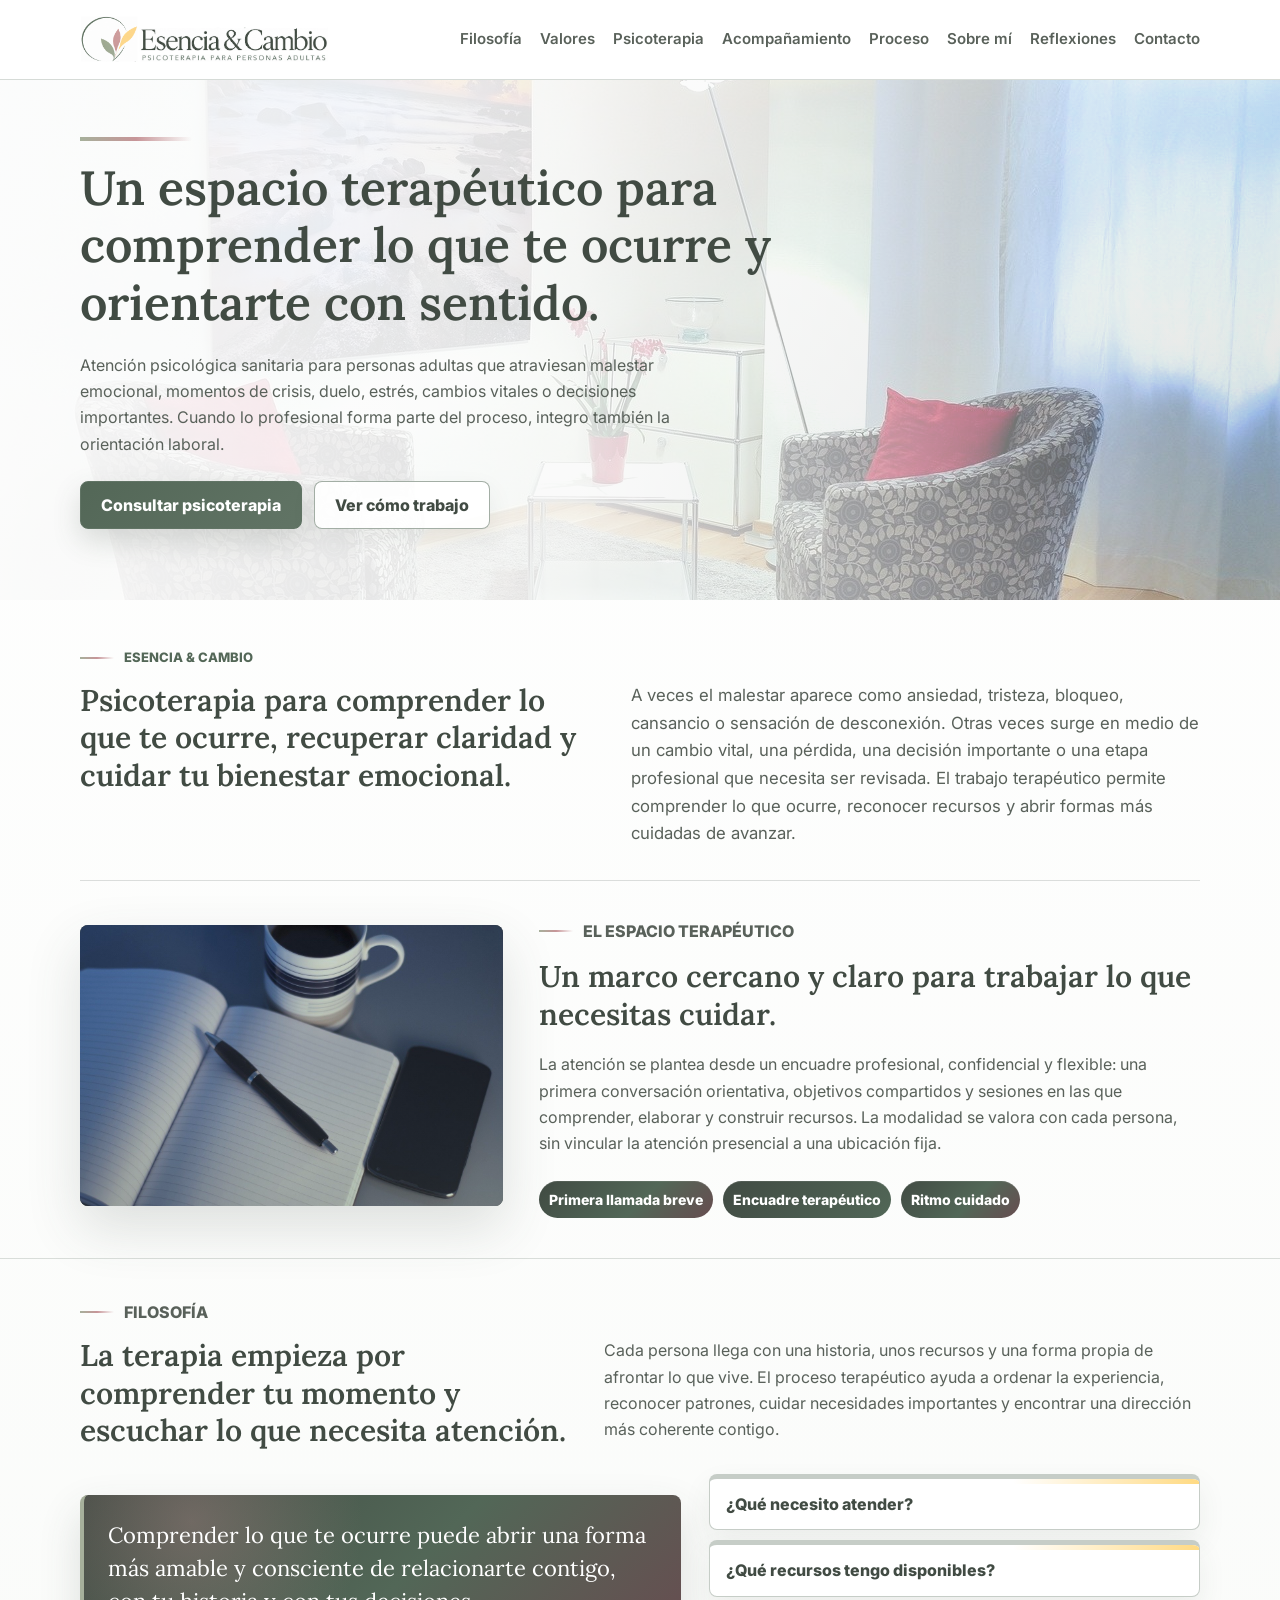
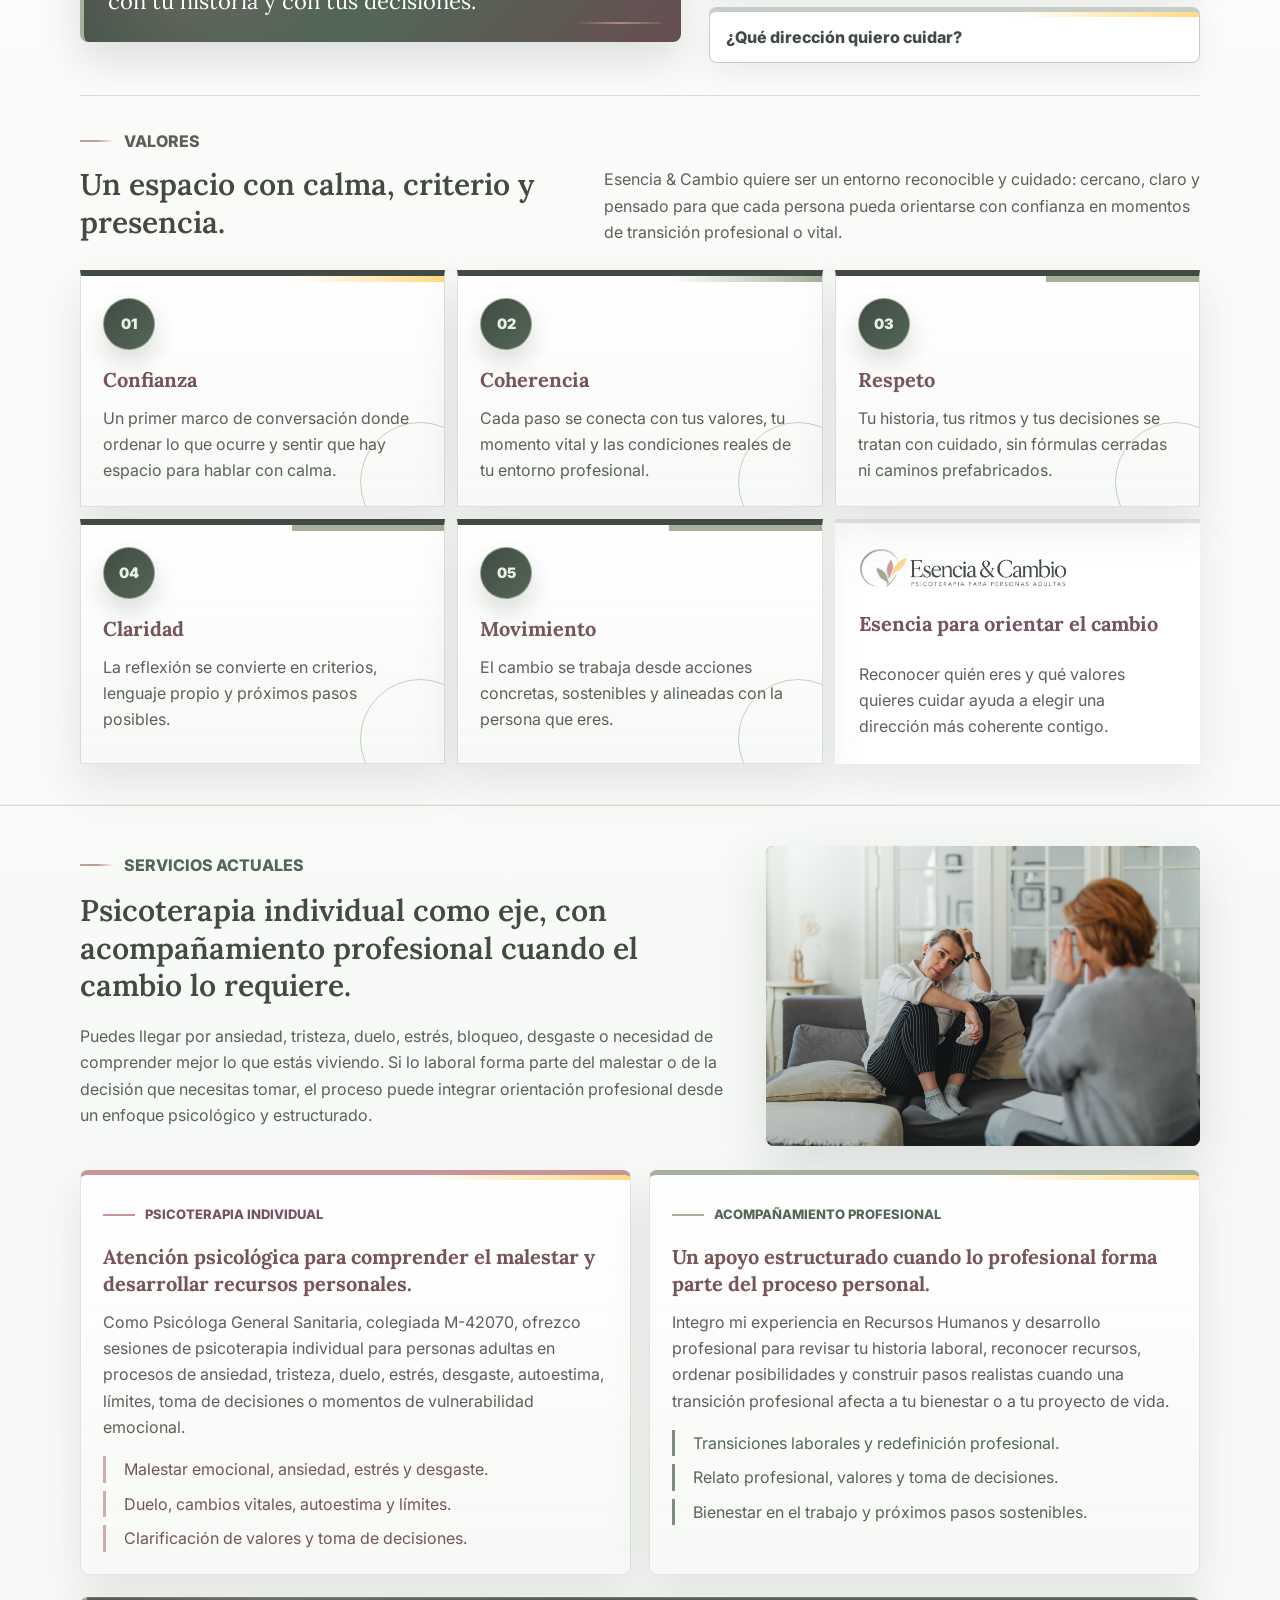
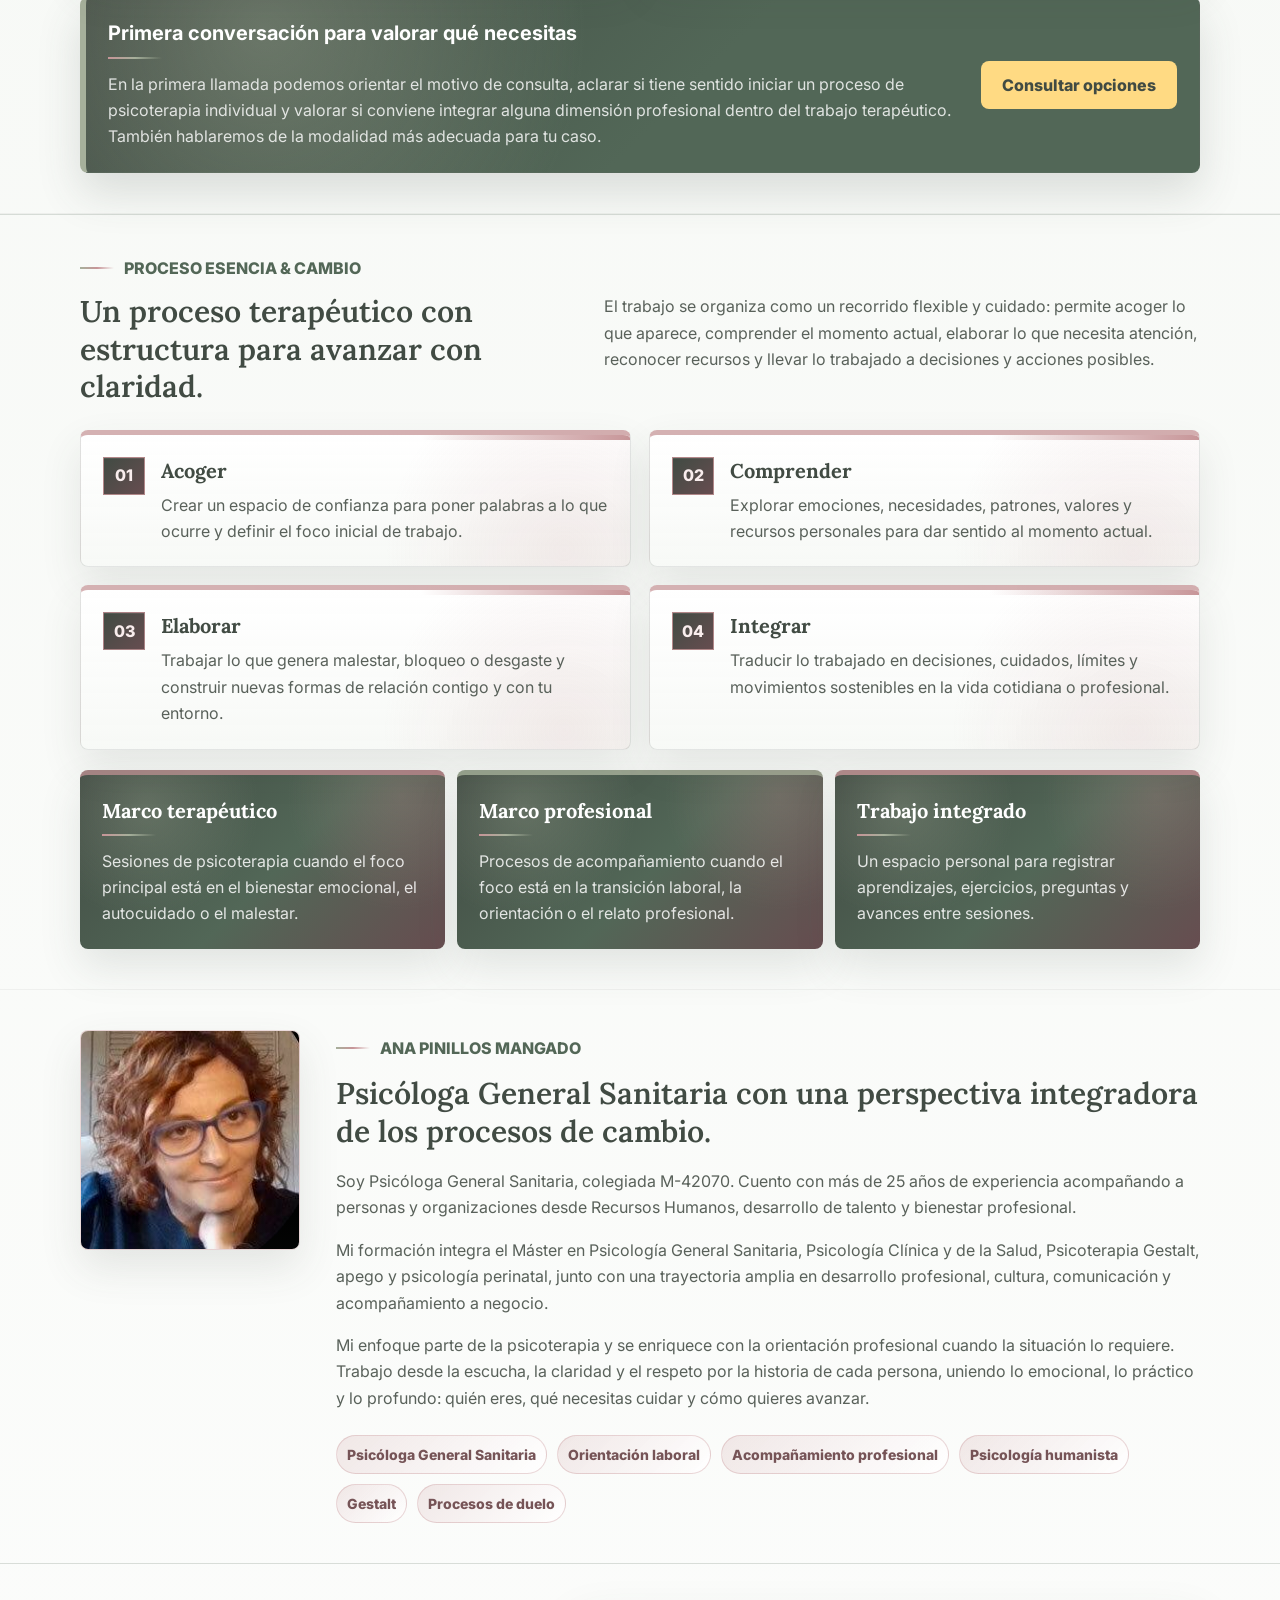
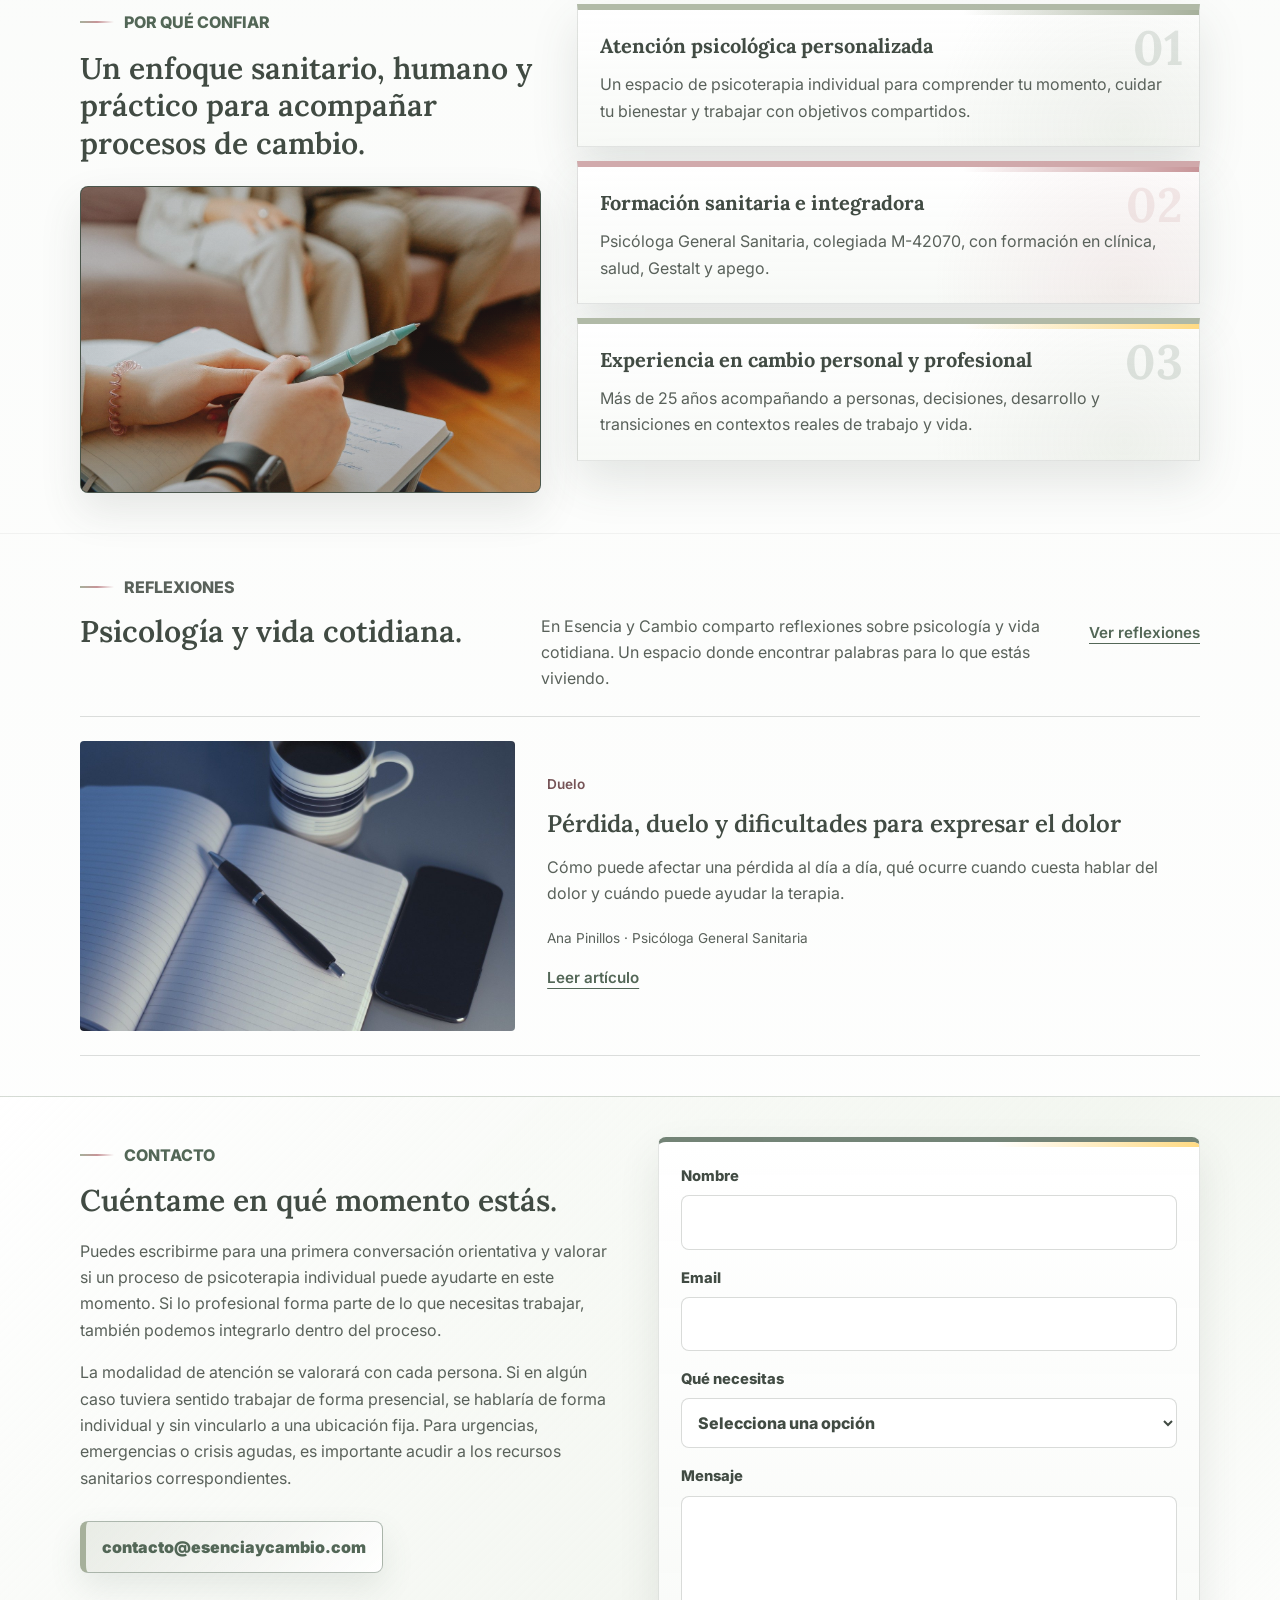
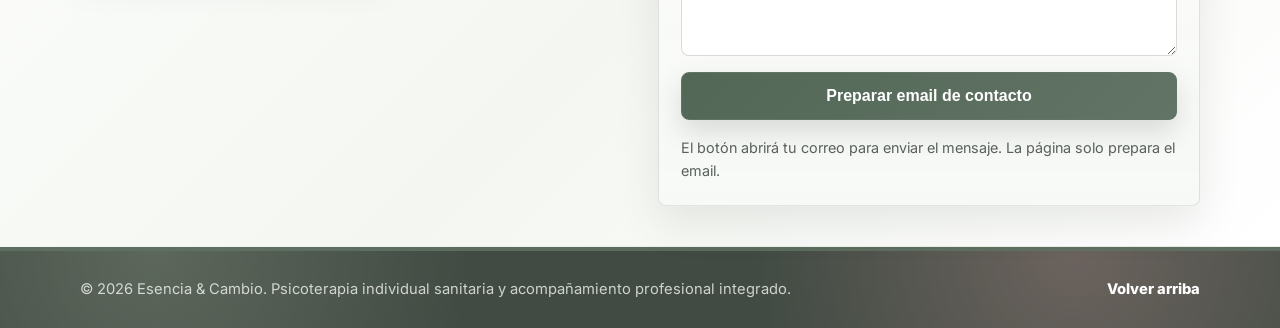
==== commit ddd4dd3b: "Ajusta proporciones y actualiza textos de la portada" ====
--- a/index.html
+++ b/index.html
@@ -37,7 +37,7 @@
     <link rel="stylesheet" href="css/styles-identidad.css?v=20261005" />
     <link rel="stylesheet" href="css/reflexiones.css?v=20261027" />
     <link rel="stylesheet" href="css/tipografia.css?v=20261029" />
-    <link rel="stylesheet" href="css/distribucion.css?v=20261029" />
+    <link rel="stylesheet" href="css/distribucion.css?v=20261029-r2" />
   </head>
   <body>
     <header class="site-header" data-header>
@@ -85,7 +85,7 @@
       <section class="intro section sheet" aria-labelledby="intro-title">
         <div class="section-kicker">Esencia & Cambio</div>
         <div class="intro-grid">
-          <h2 id="intro-title">Psicoterapia para mirar con calma, recuperar claridad y cuidar tu bienestar emocional.</h2>
+          <h2 id="intro-title">Psicoterapia para comprender lo que te ocurre, recuperar claridad y cuidar tu bienestar emocional.</h2>
           <p>
             A veces el malestar aparece como ansiedad, tristeza, bloqueo, cansancio o sensación de
             desconexión. Otras veces surge en medio de un cambio vital, una pérdida, una decisión
--- a/css/distribucion.css
+++ b/css/distribucion.css
@@ -63,7 +63,7 @@
 }
 
 .workspace {
-  grid-template-columns: minmax(0, 0.85fr) minmax(0, 1.15fr);
+  grid-template-columns: minmax(0, 0.78fr) minmax(0, 1.22fr);
   padding: 0;
   border: 0;
   background: transparent;
@@ -71,12 +71,31 @@
 }
 
 .workspace-photo {
-  aspect-ratio: 4 / 3;
+  aspect-ratio: 3 / 2;
 }
 
 .workspace-photo img {
+  position: absolute;
+  inset: 0;
+  width: 100%;
   height: 100%;
   min-height: 0;
+  max-height: none;
+}
+
+.quote-row {
+  grid-template-columns: minmax(0, 1.1fr) minmax(0, 0.9fr);
+  align-items: center;
+  gap: 28px;
+}
+
+.quote-row blockquote {
+  padding: 24px;
+}
+
+.reflection-list p {
+  min-height: 0;
+  padding: 12px 16px;
 }
 
 .services-layout {
@@ -130,7 +149,7 @@
 
 .trust-photo {
   margin-top: 24px;
-  aspect-ratio: 4 / 3;
+  aspect-ratio: 3 / 2;
 }
 
 .trust-photo img {
@@ -224,6 +243,7 @@
 @media (max-width: 980px) {
   .intro-grid,
   .workspace,
+  .quote-row,
   .services-layout,
   .about,
   .trust,
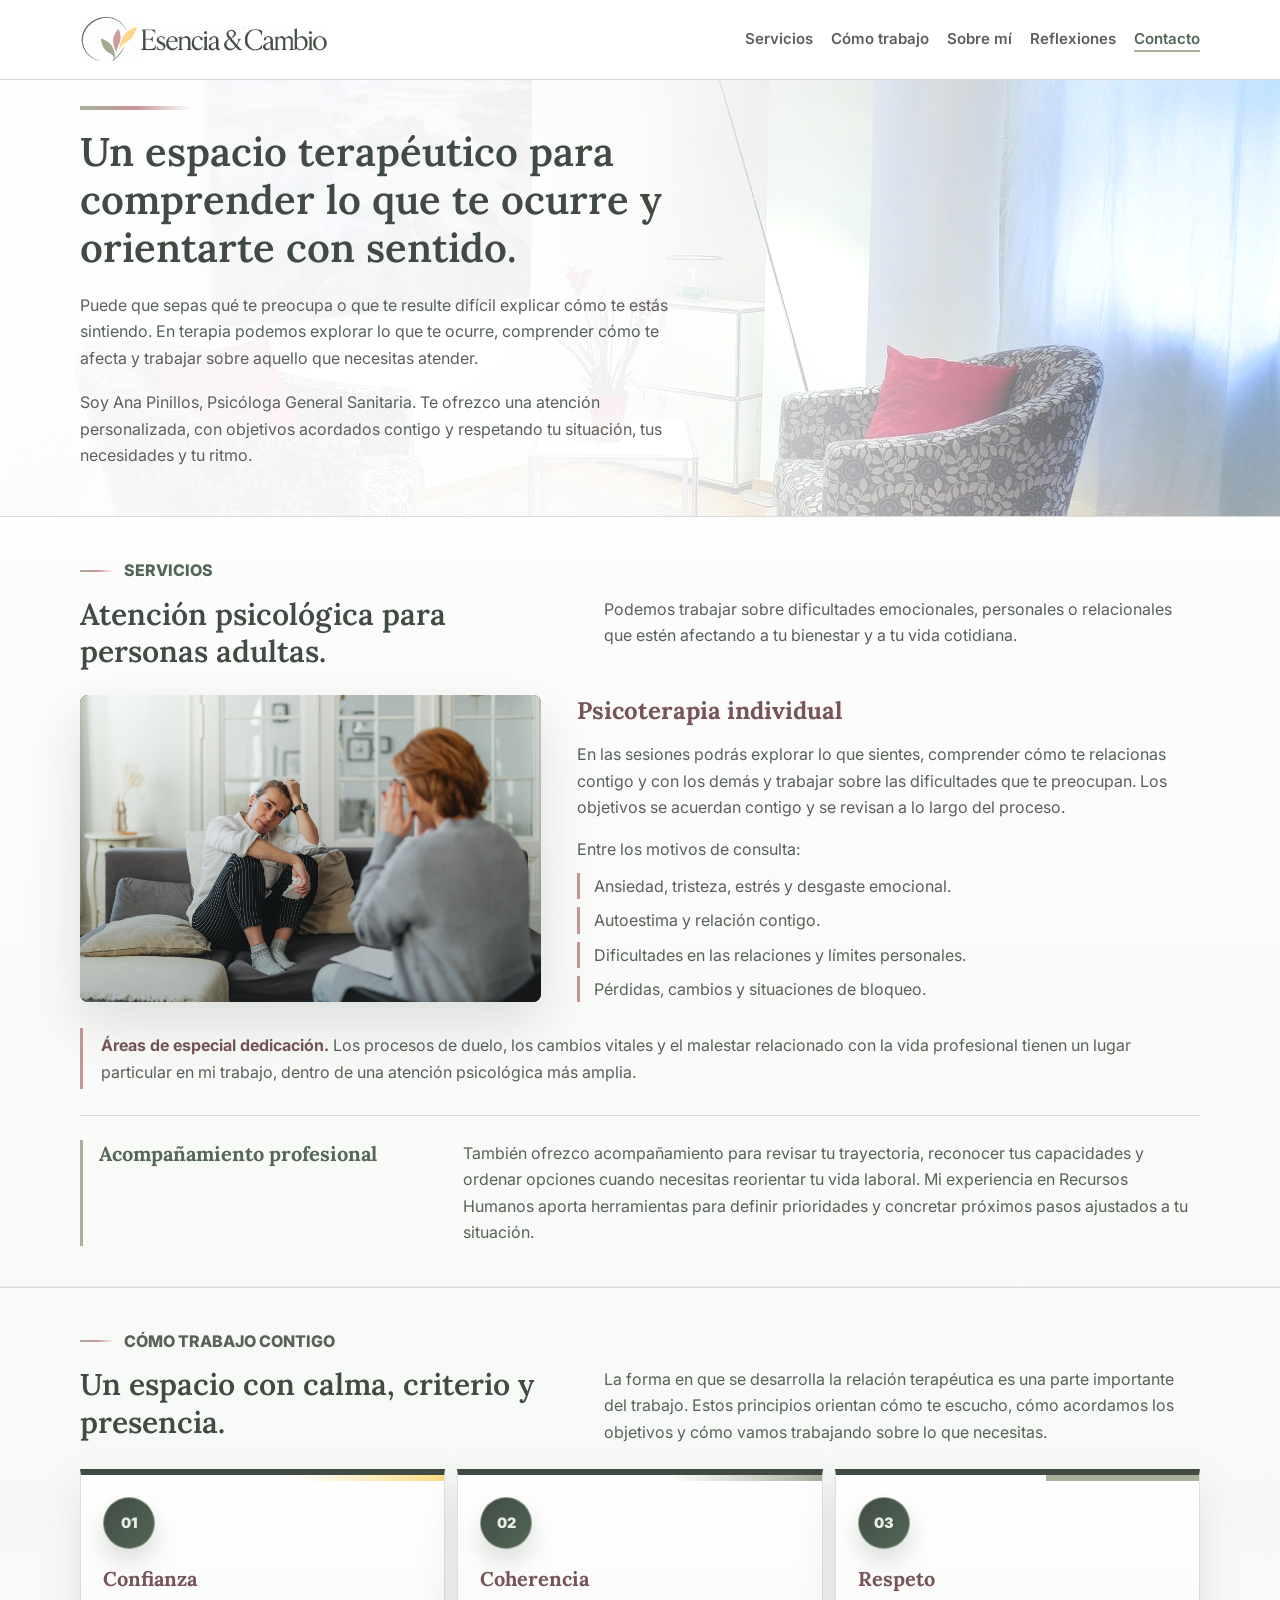
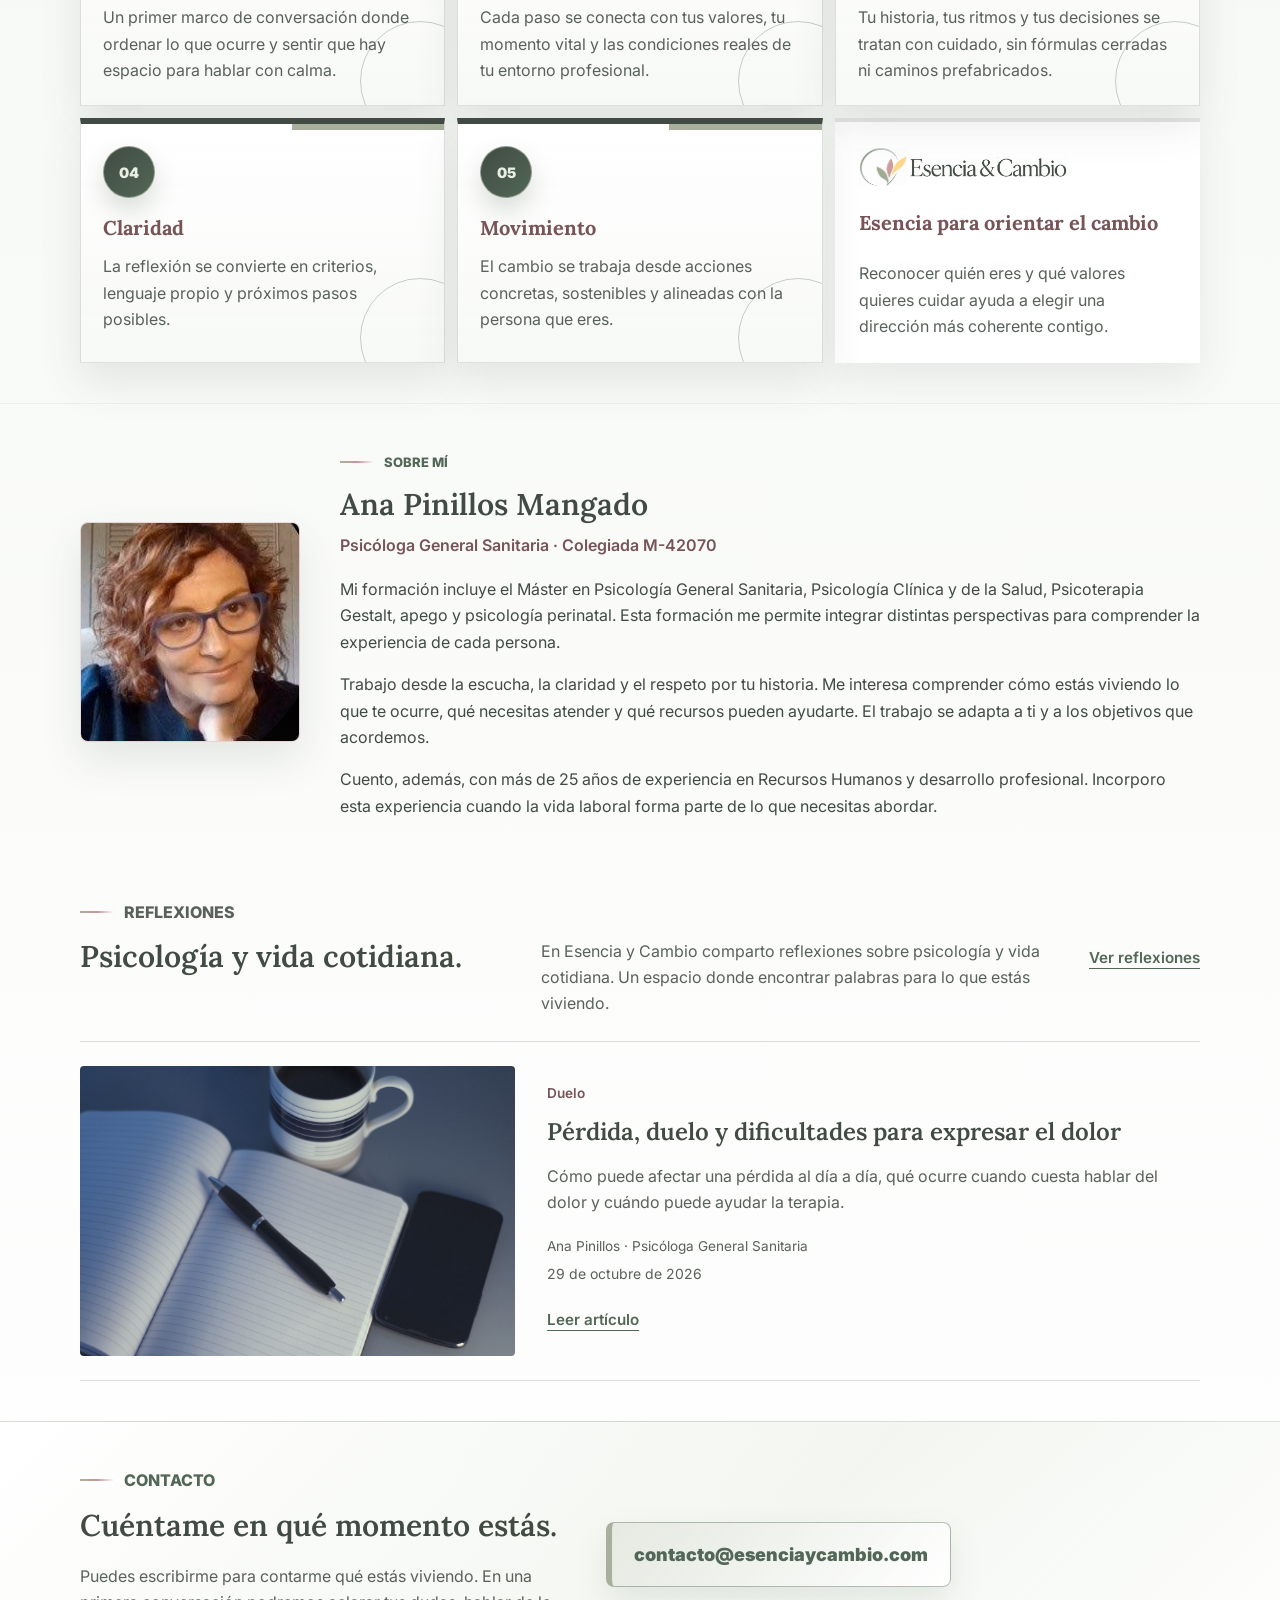
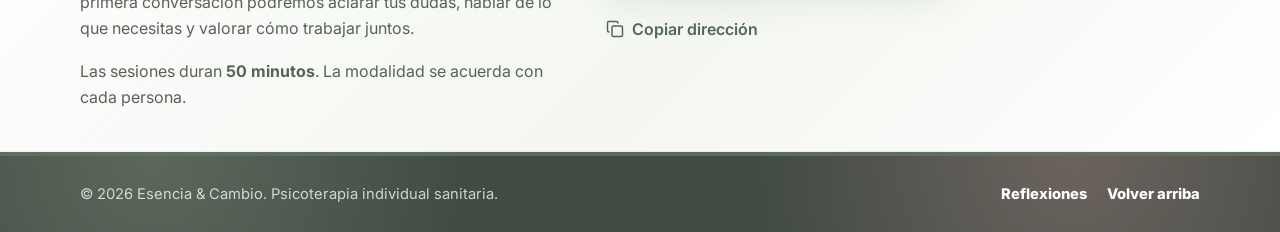
==== commit f14d6a9e: "Publica la nueva presentación de psicoterapia y simplifica el recorrido" ====
--- a/index.html
+++ b/index.html
@@ -1,21 +1,21 @@
-﻿<!doctype html>
+<!doctype html>
 <html lang="es">
   <head>
     <meta charset="utf-8" />
     <meta name="viewport" content="width=device-width, initial-scale=1" />
-    <meta
-      name="description"
-      content="Esencia & Cambio: psicoterapia individual con Psicóloga General Sanitaria para procesos de malestar emocional, crisis vitales, duelo, estrés, toma de decisiones y cambios personales o profesionales."
-    />
-    <title>Esencia & Cambio | Psicoterapia individual sanitaria</title>
+    <meta name="robots" content="index, follow" />
+    <meta name="description" content="Esencia &amp; Cambio: psicoterapia individual con Ana Pinillos, Psicóloga General Sanitaria, para personas adultas en situaciones de malestar emocional o cambio." />
+    <title>Esencia &amp; Cambio | Psicoterapia individual sanitaria</title>
     <link rel="canonical" href="https://esenciaycambio.com/" />
-    <meta property="og:type" content="website" />
-    <meta property="og:locale" content="es_ES" />
-    <meta property="og:site_name" content="Esencia &amp; Cambio" />
-    <meta property="og:title" content="Esencia &amp; Cambio | Psicoterapia individual sanitaria" />
-    <meta property="og:description" content="Psicoterapia individual para personas adultas con Ana Pinillos, Psicóloga General Sanitaria." />
-    <meta property="og:url" content="https://esenciaycambio.com/" />
-    <meta property="og:image" content="https://esenciaycambio.com/images/foto-consulta-psicoterapia.jpg" />
+    <link rel="preconnect" href="https://fonts.googleapis.com" />
+    <link rel="preconnect" href="https://fonts.gstatic.com" crossorigin />
+    <link href="https://fonts.googleapis.com/css2?family=Inter:wght@400;500;600;700&family=Lora:wght@500;600&display=swap" rel="stylesheet" />
+    <link rel="icon" href="images/favicon-ec.png" type="image/png" sizes="48x48" />
+    <link rel="stylesheet" href="css/styles-identidad.css?v=20261005" />
+    <link rel="stylesheet" href="css/reflexiones.css?v=20261027" />
+    <link rel="stylesheet" href="css/tipografia.css?v=20261029" />
+    <link rel="stylesheet" href="css/distribucion.css?v=20261029-r2" />
+    <link rel="stylesheet" href="css/propuesta-breve.css?v=20261029-r6" />
     <script type="application/ld+json">
       {
         "@context": "https://schema.org",
@@ -27,129 +27,76 @@
         "inLanguage": "es"
       }
     </script>
-    <link rel="preconnect" href="https://fonts.googleapis.com" />
-    <link rel="preconnect" href="https://fonts.gstatic.com" crossorigin />
-    <link
-      href="https://fonts.googleapis.com/css2?family=Inter:wght@400;500;600;700&family=Lora:wght@500;600&display=swap"
-      rel="stylesheet"
-    />
-    <link rel="icon" href="images/logo-ec-hojas-icono.svg" type="image/svg+xml" />
-    <link rel="stylesheet" href="css/styles-identidad.css?v=20261005" />
-    <link rel="stylesheet" href="css/reflexiones.css?v=20261027" />
-    <link rel="stylesheet" href="css/tipografia.css?v=20261029" />
-    <link rel="stylesheet" href="css/distribucion.css?v=20261029-r2" />
   </head>
-  <body>
+  <body class="brief-proposal">
+    <a class="skip-link" href="#contenido">Saltar al contenido</a>
     <header class="site-header" data-header>
       <a class="brand" href="#inicio" aria-label="Ir al inicio">
-        <img class="brand-logo" src="images/logo-ec-hojas-horizontal.svg" alt="Esencia & Cambio" />
+        <img class="brand-logo" src="images/logo-ec-hojas-sin-descriptor.svg" alt="Esencia &amp; Cambio" />
       </a>
       <button class="menu-toggle" type="button" aria-expanded="false" aria-controls="site-nav">
-        <span></span>
-        <span></span>
-        <span></span>
+        <span></span><span></span><span></span>
         <span class="sr-only">Abrir menú</span>
       </button>
       <nav class="site-nav" id="site-nav" aria-label="Navegación principal">
-        <a href="#filosofia">Filosofía</a>
-        <a href="#valores">Valores</a>
-        <a href="#terapia">Psicoterapia</a>
-        <a href="#acompanamiento">Acompañamiento</a>
-        <a href="#proceso">Proceso</a>
+        <a href="#servicios">Servicios</a>
+        <a href="#valores">Cómo trabajo</a>
         <a href="#ana">Sobre mí</a>
-        <a href="reflexiones/index.html">Reflexiones</a>
-        <a href="#contacto">Contacto</a>
+        <a href="#reflexiones">Reflexiones</a>
+        <a class="nav-contact" href="#contacto">Contacto</a>
       </nav>
     </header>
 
-    <main>
+    <main id="contenido">
       <section class="hero" id="inicio" aria-labelledby="hero-title">
         <div class="hero-media" aria-hidden="true">
           <img src="images/foto-consulta-psicoterapia.jpg" alt="" />
         </div>
         <div class="hero-content">
           <h1 id="hero-title">Un espacio terapéutico para comprender lo que te ocurre y orientarte con sentido.</h1>
-          <p class="hero-copy">
-            Atención psicológica sanitaria para personas adultas que atraviesan malestar emocional,
-            momentos de crisis, duelo, estrés, cambios vitales o decisiones importantes. Cuando lo
-            profesional forma parte del proceso, integro también la orientación laboral.
-          </p>
-          <div class="hero-actions">
-            <a class="button primary" href="#contacto">Consultar psicoterapia</a>
-            <a class="button secondary" href="#servicios">Ver cómo trabajo</a>
-          </div>
-        </div>
-
-      </section>
-
-      <section class="intro section sheet" aria-labelledby="intro-title">
-        <div class="section-kicker">Esencia & Cambio</div>
-        <div class="intro-grid">
-          <h2 id="intro-title">Psicoterapia para comprender lo que te ocurre, recuperar claridad y cuidar tu bienestar emocional.</h2>
-          <p>
-            A veces el malestar aparece como ansiedad, tristeza, bloqueo, cansancio o sensación de
-            desconexión. Otras veces surge en medio de un cambio vital, una pérdida, una decisión
-            importante o una etapa profesional que necesita ser revisada. El trabajo terapéutico
-            permite comprender lo que ocurre, reconocer recursos y abrir formas más cuidadas de avanzar.
-          </p>
-        </div>
-
-        <div class="sheet-divider" aria-hidden="true"></div>
-
-        <div class="workspace" aria-labelledby="workspace-title">
-          <figure class="workspace-photo">
-            <img src="images/foto-cuaderno-proceso.jpg" alt="Cuaderno de trabajo, café y teléfono para una sesión de acompañamiento" />
+          <p class="hero-copy">Puede que sepas qué te preocupa o que te resulte difícil explicar cómo te estás sintiendo. En terapia podemos explorar lo que te ocurre, comprender cómo te afecta y trabajar sobre aquello que necesitas atender.</p>
+          <p class="hero-copy hero-introduction">Soy Ana Pinillos, Psicóloga General Sanitaria. Te ofrezco una atención personalizada, con objetivos acordados contigo y respetando tu situación, tus necesidades y tu ritmo.</p>
+        </div>
+      </section>
+
+      <section class="section band brief-services" id="servicios" aria-labelledby="services-title">
+        <div class="section-heading brief-services-heading">
+          <p class="section-kicker">Servicios</p>
+          <h2 id="services-title">Atención psicológica para personas adultas.</h2>
+          <p>Podemos trabajar sobre dificultades emocionales, personales o relacionales que estén afectando a tu bienestar y a tu vida cotidiana.</p>
+        </div>
+        <div class="brief-therapy-layout" id="terapia">
+          <figure class="section-photo brief-therapy-photo">
+            <img src="images/foto-terapia-cercana-adultos.jpg" alt="Conversación terapéutica cercana entre dos personas adultas" loading="lazy" />
           </figure>
-          <div class="workspace-copy">
-            <p class="section-kicker">El espacio terapéutico</p>
-            <h2 id="workspace-title">Un marco cercano y claro para trabajar lo que necesitas cuidar.</h2>
-            <p>
-              La atención se plantea desde un encuadre profesional, confidencial y flexible:
-              una primera conversación orientativa, objetivos compartidos y sesiones en las que
-              comprender, elaborar y construir recursos. La modalidad se valora con cada persona,
-              sin vincular la atención presencial a una ubicación fija.
-            </p>
-            <div class="workspace-points">
-              <span>Primera llamada breve</span>
-              <span>Encuadre terapéutico</span>
-              <span>Ritmo cuidado</span>
-            </div>
-          </div>
-        </div>
-      </section>
-
-      <section class="section philosophy sheet" id="filosofia" aria-labelledby="philosophy-title">
-        <div class="section-heading">
-          <p class="section-kicker">Filosofía</p>
-          <h2 id="philosophy-title">La terapia empieza por comprender tu momento y escuchar lo que necesita atención.</h2>
-          <p>
-            Cada persona llega con una historia, unos recursos y una forma propia de afrontar lo
-            que vive. El proceso terapéutico ayuda a ordenar la experiencia, reconocer patrones,
-            cuidar necesidades importantes y encontrar una dirección más coherente contigo.
-          </p>
-        </div>
-        <div class="quote-row">
-          <blockquote>
-            Comprender lo que te ocurre puede abrir una forma más amable y consciente
-            de relacionarte contigo, con tu historia y con tus decisiones.
-          </blockquote>
-          <div class="reflection-list" aria-label="Preguntas de reflexión">
-            <p>¿Qué necesito atender?</p>
-            <p>¿Qué recursos tengo disponibles?</p>
-            <p>¿Qué dirección quiero cuidar?</p>
-          </div>
-        </div>
-
-        <div class="sheet-divider" aria-hidden="true"></div>
-
+          <div class="brief-therapy-copy">
+            <h3>Psicoterapia individual</h3>
+            <p>En las sesiones podrás explorar lo que sientes, comprender cómo te relacionas contigo y con los demás y trabajar sobre las dificultades que te preocupan. Los objetivos se acuerdan contigo y se revisan a lo largo del proceso.</p>
+            <p class="consultation-intro">Entre los motivos de consulta:</p>
+            <ul class="brief-consultation-list">
+              <li>Ansiedad, tristeza, estrés y desgaste emocional.</li>
+              <li>Autoestima y relación contigo.</li>
+              <li>Dificultades en las relaciones y límites personales.</li>
+              <li>Pérdidas, cambios y situaciones de bloqueo.</li>
+            </ul>
+          </div>
+        </div>
+        <p class="brief-special-focus"><strong>Áreas de especial dedicación.</strong> Los procesos de duelo, los cambios vitales y el malestar relacionado con la vida profesional tienen un lugar particular en mi trabajo, dentro de una atención psicológica más amplia.</p>
+        <div class="brief-professional-support" id="acompanamiento">
+          <h3>Acompañamiento profesional</h3>
+          <p>También ofrezco acompañamiento para revisar tu trayectoria, reconocer tus capacidades y ordenar opciones cuando necesitas reorientar tu vida laboral. Mi experiencia en Recursos Humanos aporta herramientas para definir prioridades y concretar próximos pasos ajustados a tu situación.</p>
+        </div>
+      </section>
+
+      <section class="section philosophy sheet brief-values" id="filosofia" aria-labelledby="values-title">
         <div id="valores" aria-labelledby="values-title">
           <div class="section-heading">
-            <p class="section-kicker">Valores</p>
+            <p class="section-kicker">Cómo trabajo contigo</p>
             <h2 id="values-title">Un espacio con calma, criterio y presencia.</h2>
             <p>
-              Esencia & Cambio quiere ser un entorno reconocible y cuidado: cercano, claro y
-              pensado para que cada persona pueda orientarse con confianza en momentos de
-              transición profesional o vital.
+              La forma en que se desarrolla la relación terapéutica es una parte importante del
+              trabajo. Estos principios orientan cómo te escucho, cómo acordamos los objetivos y
+              cómo vamos trabajando sobre lo que necesitas.
             </p>
           </div>
           <div class="value-grid">
@@ -179,7 +126,7 @@
               <p>El cambio se trabaja desde acciones concretas, sostenibles y alineadas con la persona que eres.</p>
             </article>
             <article class="value-logo-card" aria-label="Esencia & Cambio y valores">
-              <img src="images/logo-ec-hojas-horizontal.svg" alt="Esencia & Cambio" />
+              <img src="images/logo-ec-hojas-sin-descriptor.svg" alt="Esencia & Cambio" />
               <h3>Esencia para orientar el cambio</h3>
               <p>Reconocer quién eres y qué valores quieres cuidar ayuda a elegir una dirección más coherente contigo.</p>
             </article>
@@ -187,175 +134,17 @@
         </div>
       </section>
 
-      <section class="section band" id="servicios" aria-labelledby="services-title">
-        <div class="services-layout">
-          <div class="section-heading">
-            <p class="section-kicker">Servicios actuales</p>
-            <h2 id="services-title">Psicoterapia individual como eje, con acompañamiento profesional cuando el cambio lo requiere.</h2>
-            <p>
-              Puedes llegar por ansiedad, tristeza, duelo, estrés, bloqueo, desgaste o necesidad
-              de comprender mejor lo que estás viviendo. Si lo laboral forma parte del malestar o
-              de la decisión que necesitas tomar, el proceso puede integrar orientación profesional
-              desde un enfoque psicológico y estructurado.
-            </p>
-          </div>
-          <figure class="section-photo small">
-            <img src="images/foto-terapia-cercana-adultos.jpg" alt="Conversación terapéutica cercana entre dos personas adultas" />
-          </figure>
-        </div>
-
-        <div class="service-duo">
-          <article class="service-card" id="terapia">
-            <span class="service-tag">Psicoterapia individual</span>
-            <h3>Atención psicológica para comprender el malestar y desarrollar recursos personales.</h3>
-            <p>
-              Como Psicóloga General Sanitaria, colegiada M-42070, ofrezco sesiones de psicoterapia
-              individual para personas adultas en procesos de ansiedad, tristeza, duelo, estrés,
-              desgaste, autoestima, límites, toma de decisiones o momentos de vulnerabilidad emocional.
-            </p>
-            <ul class="service-list">
-              <li>Malestar emocional, ansiedad, estrés y desgaste.</li>
-              <li>Duelo, cambios vitales, autoestima y límites.</li>
-              <li>Clarificación de valores y toma de decisiones.</li>
-            </ul>
-          </article>
-
-          <article class="service-card" id="acompanamiento">
-            <span class="service-tag">Acompañamiento profesional</span>
-            <h3>Un apoyo estructurado cuando lo profesional forma parte del proceso personal.</h3>
-            <p>
-              Integro mi experiencia en Recursos Humanos y desarrollo profesional para revisar tu
-              historia laboral, reconocer recursos, ordenar posibilidades y construir pasos realistas
-              cuando una transición profesional afecta a tu bienestar o a tu proyecto de vida.
-            </p>
-            <ul class="service-list">
-              <li>Transiciones laborales y redefinición profesional.</li>
-              <li>Relato profesional, valores y toma de decisiones.</li>
-              <li>Bienestar en el trabajo y próximos pasos sostenibles.</li>
-            </ul>
-          </article>
-        </div>
-
-        <div class="access-strip">
-          <div>
-            <h3>Primera conversación para valorar qué necesitas</h3>
-            <p>
-              En la primera llamada podemos orientar el motivo de consulta, aclarar si tiene sentido
-              iniciar un proceso de psicoterapia individual y valorar si conviene integrar alguna
-              dimensión profesional dentro del trabajo terapéutico. También hablaremos de la modalidad
-              más adecuada para tu caso.
-            </p>
-          </div>
-          <a class="button dark" href="#contacto">Consultar opciones</a>
-        </div>
-      </section>
-
-      <section class="section process" id="proceso" aria-labelledby="process-title">
-        <div class="section-heading compact">
-          <p class="section-kicker">Proceso Esencia & Cambio</p>
-          <h2 id="process-title">Un proceso terapéutico con estructura para avanzar con claridad.</h2>
-          <p>
-            El trabajo se organiza como un recorrido flexible y cuidado: permite acoger lo que
-            aparece, comprender el momento actual, elaborar lo que necesita atención, reconocer
-            recursos y llevar lo trabajado a decisiones y acciones posibles.
-          </p>
-        </div>
-        <div class="phase-grid" aria-label="Fases del proceso Esencia y Cambio">
-          <article>
-            <span>01</span>
-            <h3>Acoger</h3>
-            <p>Crear un espacio de confianza para poner palabras a lo que ocurre y definir el foco inicial de trabajo.</p>
-          </article>
-          <article>
-            <span>02</span>
-            <h3>Comprender</h3>
-            <p>Explorar emociones, necesidades, patrones, valores y recursos personales para dar sentido al momento actual.</p>
-          </article>
-          <article>
-            <span>03</span>
-            <h3>Elaborar</h3>
-            <p>Trabajar lo que genera malestar, bloqueo o desgaste y construir nuevas formas de relación contigo y con tu entorno.</p>
-          </article>
-          <article>
-            <span>04</span>
-            <h3>Integrar</h3>
-            <p>Traducir lo trabajado en decisiones, cuidados, límites y movimientos sostenibles en la vida cotidiana o profesional.</p>
-          </article>
-        </div>
-        <div class="method-strip">
-          <article>
-            <h3>Marco terapéutico</h3>
-            <p>Sesiones de psicoterapia cuando el foco principal está en el bienestar emocional, el autocuidado o el malestar.</p>
-          </article>
-          <article>
-            <h3>Marco profesional</h3>
-            <p>Procesos de acompañamiento cuando el foco está en la transición laboral, la orientación o el relato profesional.</p>
-          </article>
-          <article>
-            <h3>Trabajo integrado</h3>
-            <p>Un espacio personal para registrar aprendizajes, ejercicios, preguntas y avances entre sesiones.</p>
-          </article>
-        </div>
-      </section>
-
-      <section class="section about" id="ana" aria-labelledby="about-title">
+      <section class="section brief-about" id="ana" aria-labelledby="about-title">
         <figure class="about-photo profile-photo single-profile-photo">
-          <img src="images/foto-ana-pinillos.jpg" alt="Retrato de Ana Pinillos Mangado" />
+          <img src="images/foto-ana-pinillos.jpg" alt="Retrato de Ana Pinillos Mangado" loading="lazy" />
         </figure>
         <div>
-          <p class="section-kicker">Ana Pinillos Mangado</p>
-          <h2 id="about-title">Psicóloga General Sanitaria con una perspectiva integradora de los procesos de cambio.</h2>
-          <p>
-            Soy Psicóloga General Sanitaria, colegiada M-42070. Cuento con más de 25 años de
-            experiencia acompañando a personas y organizaciones desde Recursos Humanos, desarrollo
-            de talento y bienestar profesional.
-          </p>
-          <p>
-            Mi formación integra el Máster en Psicología General Sanitaria, Psicología Clínica y de
-            la Salud, Psicoterapia Gestalt, apego y psicología perinatal, junto con una trayectoria
-            amplia en desarrollo profesional, cultura, comunicación y acompañamiento a negocio.
-          </p>
-          <p>
-            Mi enfoque parte de la psicoterapia y se enriquece con la orientación profesional cuando
-            la situación lo requiere. Trabajo desde la escucha, la claridad y el respeto por la historia
-            de cada persona, uniendo lo emocional, lo práctico y lo profundo: quién eres, qué necesitas
-            cuidar y cómo quieres avanzar.
-          </p>
-          <div class="credentials">
-            <span>Psicóloga General Sanitaria</span>
-            <span>Orientación laboral</span>
-            <span>Acompañamiento profesional</span>
-            <span>Psicología humanista</span>
-            <span>Gestalt</span>
-            <span>Procesos de duelo</span>
-
-          </div>
-        </div>
-      </section>
-
-      <section class="section trust" aria-labelledby="trust-title">
-        <div class="trust-intro">
-          <div class="section-heading compact">
-            <p class="section-kicker">Por qué confiar</p>
-            <h2 id="trust-title">Un enfoque sanitario, humano y práctico para acompañar procesos de cambio.</h2>
-          </div>
-          <figure class="trust-photo">
-            <img src="images/foto-cuaderno-terapia.jpg" alt="Cuaderno de trabajo en un contexto terapéutico" />
-          </figure>
-        </div>
-        <div class="trust-grid">
-          <article>
-            <h3>Atención psicológica personalizada</h3>
-            <p>Un espacio de psicoterapia individual para comprender tu momento, cuidar tu bienestar y trabajar con objetivos compartidos.</p>
-          </article>
-          <article>
-            <h3>Formación sanitaria e integradora</h3>
-            <p>Psicóloga General Sanitaria, colegiada M-42070, con formación en clínica, salud, Gestalt y apego.</p>
-          </article>
-          <article>
-            <h3>Experiencia en cambio personal y profesional</h3>
-            <p>Más de 25 años acompañando a personas, decisiones, desarrollo y transiciones en contextos reales de trabajo y vida.</p>
-          </article>
+          <p class="section-kicker">Sobre mí</p>
+          <h2 id="about-title">Ana Pinillos Mangado</h2>
+          <p class="brief-qualification">Psicóloga General Sanitaria · Colegiada M-42070</p>
+          <p>Mi formación incluye el Máster en Psicología General Sanitaria, Psicología Clínica y de la Salud, Psicoterapia Gestalt, apego y psicología perinatal. Esta formación me permite integrar distintas perspectivas para comprender la experiencia de cada persona.</p>
+          <p>Trabajo desde la escucha, la claridad y el respeto por tu historia. Me interesa comprender cómo estás viviendo lo que te ocurre, qué necesitas atender y qué recursos pueden ayudarte. El trabajo se adapta a ti y a los objetivos que acordemos.</p>
+          <p>Cuento, además, con más de 25 años de experiencia en Recursos Humanos y desarrollo profesional. Incorporo esta experiencia cuando la vida laboral forma parte de lo que necesitas abordar.</p>
         </div>
       </section>
 
@@ -377,89 +166,40 @@
             <h3 id="featured-reflection-title"><a href="reflexiones/perdida-duelo-expresar-dolor.html">Pérdida, duelo y dificultades para expresar el dolor</a></h3>
             <p>Cómo puede afectar una pérdida al día a día, qué ocurre cuando cuesta hablar del dolor y cuándo puede ayudar la terapia.</p>
             <p class="reflection-author">Ana Pinillos · Psicóloga General Sanitaria</p>
+            <p class="reflection-date"><time datetime="2026-10-29">29 de octubre de 2026</time></p>
             <a class="reading-link" href="reflexiones/perdida-duelo-expresar-dolor.html">Leer artículo<span class="sr-only">: Pérdida, duelo y dificultades para expresar el dolor</span></a>
           </div>
         </article>
       </section>
 
-      <section class="section contact" id="contacto" aria-labelledby="contact-title">
+      <section class="section contact brief-contact" id="contacto" aria-labelledby="contact-title">
         <div class="contact-copy">
           <p class="section-kicker">Contacto</p>
           <h2 id="contact-title">Cuéntame en qué momento estás.</h2>
-          <p>
-            Puedes escribirme para una primera conversación orientativa y valorar si un proceso de
-            psicoterapia individual puede ayudarte en este momento. Si lo profesional forma parte de
-            lo que necesitas trabajar, también podemos integrarlo dentro del proceso.
-          </p>
-          <p>
-            La modalidad de atención se valorará con cada persona. Si en algún caso tuviera sentido
-            trabajar de forma presencial, se hablaría de forma individual y sin vincularlo a una ubicación fija.
-            Para urgencias,
-            emergencias o crisis agudas, es importante acudir a los recursos sanitarios correspondientes.
-          </p>
-          <div class="contact-details">
-            <a class="contact-email" href="mailto:contacto@esenciaycambio.com">contacto@esenciaycambio.com</a>
-          </div>
-        </div>
-
-        <form class="contact-form" data-contact-form>
-          <label>
-            Nombre
-            <input name="name" type="text" autocomplete="name" required />
-          </label>
-          <label>
-            Email
-            <input name="email" type="email" autocomplete="email" required />
-          </label>
-          <label>
-            Qué necesitas
-            <select name="subject" required>
-              <option value="">Selecciona una opción</option>
-              <option>Psicoterapia individual</option>
-              <option>Malestar emocional o crisis vital</option>
-              <option>Duelo, estrés o desgaste</option>
-              <option>Acompañamiento profesional dentro del proceso</option>
-
-            </select>
-          </label>
-          <label>
-            Mensaje
-            <textarea name="message" rows="5" required></textarea>
-          </label>
-          <button class="button primary" type="submit">Preparar email de contacto</button>
-          <p class="form-note">
-            El botón abrirá tu correo para enviar el mensaje. La página solo prepara el email.
-          </p>
-        </form>
+          <p>Puedes escribirme para contarme qué estás viviendo. En una primera conversación podremos aclarar tus dudas, hablar de lo que necesitas y valorar cómo trabajar juntos.</p>
+          <p class="session-info">Las sesiones duran <strong>50 minutos</strong>. La modalidad se acuerda con cada persona.</p>
+        </div>
+        <div class="contact-details brief-email-contact">
+          <a class="contact-email" href="mailto:contacto@esenciaycambio.com">contacto@esenciaycambio.com</a>
+          <div class="copy-email-row">
+            <button class="copy-email" type="button" data-copy-email="contacto@esenciaycambio.com" title="Copiar dirección de correo" hidden>
+              <img src="images/icono-copiar.svg" alt="" width="18" height="18" />
+              Copiar dirección
+            </button>
+            <span class="copy-status" role="status" aria-live="polite" aria-atomic="true"></span>
+          </div>
+        </div>
       </section>
     </main>
 
     <footer class="site-footer">
-      <p>© <span data-year></span> Esencia & Cambio. Psicoterapia individual sanitaria y acompañamiento profesional integrado.</p>
-      <a href="#inicio">Volver arriba</a>
+      <p>© <span data-year></span> Esencia &amp; Cambio. Psicoterapia individual sanitaria.</p>
+      <nav class="brief-footer-links" aria-label="Enlaces del pie de página">
+        <a href="reflexiones/index.html">Reflexiones</a>
+        <a href="#inicio">Volver arriba</a>
+      </nav>
     </footer>
-
     <script src="js/script.js"></script>
+    <script src="js/propuesta-breve.js?v=20261029-r4"></script>
   </body>
 </html>
-
-
-
-
-
-
-
-
-
-
-
-
-
-
-
-
-
-
-
-
-
--- a/css/propuesta-breve.css
+++ b/css/propuesta-breve.css
@@ -0,0 +1,327 @@
+.brief-proposal .hero {
+  min-height: 0;
+  padding-block: 48px;
+}
+
+.brief-proposal .hero-copy {
+  max-width: 620px;
+  margin-bottom: 18px;
+}
+
+.brief-proposal .hero-introduction {
+  margin-bottom: 0;
+}
+
+.brief-proposal .hero h1 {
+  font-size: 2.5rem;
+}
+
+.brief-proposal .hero::after {
+  background: linear-gradient(90deg, rgba(255, 255, 255, 0.97), rgba(255, 255, 255, 0.94) 50%, rgba(255, 255, 255, 0.16));
+}
+
+.site-nav .nav-contact {
+  color: var(--brand-green-ink);
+  text-decoration: underline;
+  text-decoration-color: var(--brand-sage);
+  text-underline-offset: 6px;
+  text-decoration-thickness: 2px;
+}
+
+.brief-services-heading {
+  display: grid;
+  grid-template-columns: minmax(0, 0.9fr) minmax(0, 1.1fr);
+  gap: 12px 36px;
+  align-items: start;
+}
+
+.brief-services-heading .section-kicker {
+  grid-column: 1 / -1;
+  margin: 0;
+}
+
+.brief-services-heading h2,
+.brief-services-heading > p:last-child {
+  margin: 0;
+}
+
+.brief-therapy-layout {
+  display: grid;
+  grid-template-columns: minmax(0, 0.85fr) minmax(0, 1.15fr);
+  gap: 36px;
+  align-items: center;
+}
+
+.brief-therapy-photo {
+  aspect-ratio: 3 / 2;
+}
+
+.brief-therapy-photo img {
+  position: absolute;
+  inset: 0;
+  width: 100%;
+  height: 100%;
+  min-height: 0;
+  object-fit: cover;
+}
+
+.brief-therapy-copy h3,
+.brief-professional-support h3 {
+  margin: 0 0 14px;
+  font-family: "Lora", Georgia, serif;
+  font-size: 1.5rem;
+  line-height: 1.35;
+  color: var(--brand-mauve-ink);
+}
+
+.brief-therapy-copy > p,
+.brief-professional-support p,
+.brief-special-focus {
+  color: var(--muted);
+}
+
+.brief-therapy-copy .consultation-intro {
+  margin-bottom: 10px;
+}
+
+.brief-consultation-list {
+  display: grid;
+  gap: 8px;
+  margin: 0;
+  padding: 0;
+  list-style: none;
+  color: var(--muted);
+}
+
+.brief-consultation-list li {
+  padding-left: 14px;
+  border-left: 3px solid var(--brand-mauve);
+}
+
+.brief-special-focus {
+  margin: 26px 0 0;
+  padding: 4px 0 4px 18px;
+  border-left: 3px solid var(--brand-mauve);
+}
+
+.brief-special-focus strong {
+  color: var(--brand-mauve-ink);
+}
+
+.brief-professional-support {
+  display: grid;
+  grid-template-columns: minmax(0, 0.65fr) minmax(0, 1.35fr);
+  gap: 28px;
+  margin-top: 26px;
+  padding-top: 24px;
+  border-top: 1px solid var(--line);
+}
+
+.brief-professional-support h3 {
+  margin: 0;
+  padding-left: 16px;
+  border-left: 3px solid var(--brand-sage);
+  font-size: 1.25rem;
+  color: var(--brand-green-ink);
+}
+
+.brief-professional-support p {
+  margin-bottom: 0;
+}
+
+.brief-about {
+  display: grid;
+  grid-template-columns: 220px minmax(0, 1fr);
+  gap: 40px;
+  align-items: center;
+}
+
+.brief-about .single-profile-photo {
+  width: 220px;
+  align-self: center;
+}
+
+.brief-about h2 {
+  margin-bottom: 8px;
+}
+
+.brief-about .brief-qualification {
+  margin-bottom: 18px;
+  color: var(--brand-mauve-ink);
+  font-weight: 600;
+}
+
+.brief-about > div > p:last-child {
+  margin-bottom: 0;
+}
+
+.brief-proposal .brief-contact {
+  grid-template-columns: minmax(0, 0.9fr) minmax(0, 1.1fr);
+  gap: 40px;
+  align-items: center;
+}
+
+.brief-email-contact {
+  margin: 0;
+  min-width: 0;
+}
+
+.brief-email-contact .contact-email {
+  width: fit-content;
+  max-width: 100%;
+  padding: 18px 22px;
+  font-size: 1.125rem;
+  line-height: 1.5;
+}
+
+.session-info {
+  margin-bottom: 0;
+}
+
+.copy-email-row {
+  display: flex;
+  align-items: center;
+  flex-wrap: wrap;
+  gap: 8px 16px;
+  margin-top: 12px;
+  min-height: 44px;
+}
+
+.copy-email {
+  display: inline-flex;
+  align-items: center;
+  justify-content: center;
+  gap: 8px;
+  min-height: 44px;
+  padding: 8px 0;
+  color: var(--brand-green-ink);
+  background: transparent;
+  border: 0;
+  font: inherit;
+  font-weight: 600;
+  cursor: pointer;
+}
+
+.copy-email[hidden] {
+  display: none;
+}
+
+.copy-email:hover {
+  text-decoration: underline;
+  text-underline-offset: 4px;
+}
+
+.copy-email:focus-visible,
+.nav-contact:focus-visible {
+  outline: 2px solid var(--brand-mauve-ink);
+  outline-offset: 4px;
+}
+
+.copy-status,
+.reflection-date,
+.article-date {
+  color: var(--muted);
+  font-size: 0.875rem;
+}
+
+.brief-email-contact .copy-status {
+  padding: 0;
+  border: 0;
+  background: transparent;
+  box-shadow: none;
+  font-weight: 400;
+}
+
+.reflection-feature-copy .reflection-author {
+  margin-bottom: 4px;
+}
+
+.article-date {
+  margin: 16px 0 0;
+}
+
+.brief-footer-links {
+  display: flex;
+  flex-wrap: wrap;
+  gap: 20px;
+}
+
+@media (max-width: 980px) {
+  .brief-services-heading {
+    display: block;
+  }
+
+  .brief-services-heading .section-kicker {
+    margin-bottom: 14px;
+  }
+
+  .brief-services-heading h2 {
+    margin-bottom: 18px;
+  }
+
+  .brief-therapy-layout {
+    gap: 24px;
+  }
+
+  .brief-about {
+    grid-template-columns: 180px minmax(0, 1fr);
+    gap: 28px;
+  }
+
+  .brief-about .single-profile-photo {
+    width: 180px;
+  }
+
+  .brief-proposal .brief-contact {
+    grid-template-columns: repeat(2, minmax(0, 1fr));
+    gap: 28px;
+  }
+
+}
+
+@media (max-width: 680px) {
+  .brief-therapy-layout,
+  .brief-professional-support {
+    grid-template-columns: 1fr;
+    gap: 20px;
+  }
+
+  .brief-proposal .hero h1 {
+    font-size: 1.75rem;
+  }
+
+  .brief-proposal .hero::after {
+    background: rgba(255, 255, 255, 0.9);
+  }
+
+  .brief-therapy-copy h3 {
+    font-size: 1.375rem;
+  }
+
+  .article-body p {
+    text-align: start;
+    hyphens: none;
+    -webkit-hyphens: none;
+  }
+
+  .brief-proposal .hero {
+    min-height: 0;
+    padding-block: 36px;
+  }
+
+  .brief-about,
+  .brief-proposal .brief-contact {
+    grid-template-columns: 1fr;
+    gap: 22px;
+  }
+
+  .brief-about .single-profile-photo {
+    width: 160px;
+    justify-self: start;
+  }
+
+  .brief-email-contact .contact-email {
+    width: 100%;
+    font-size: 1rem;
+  }
+}
